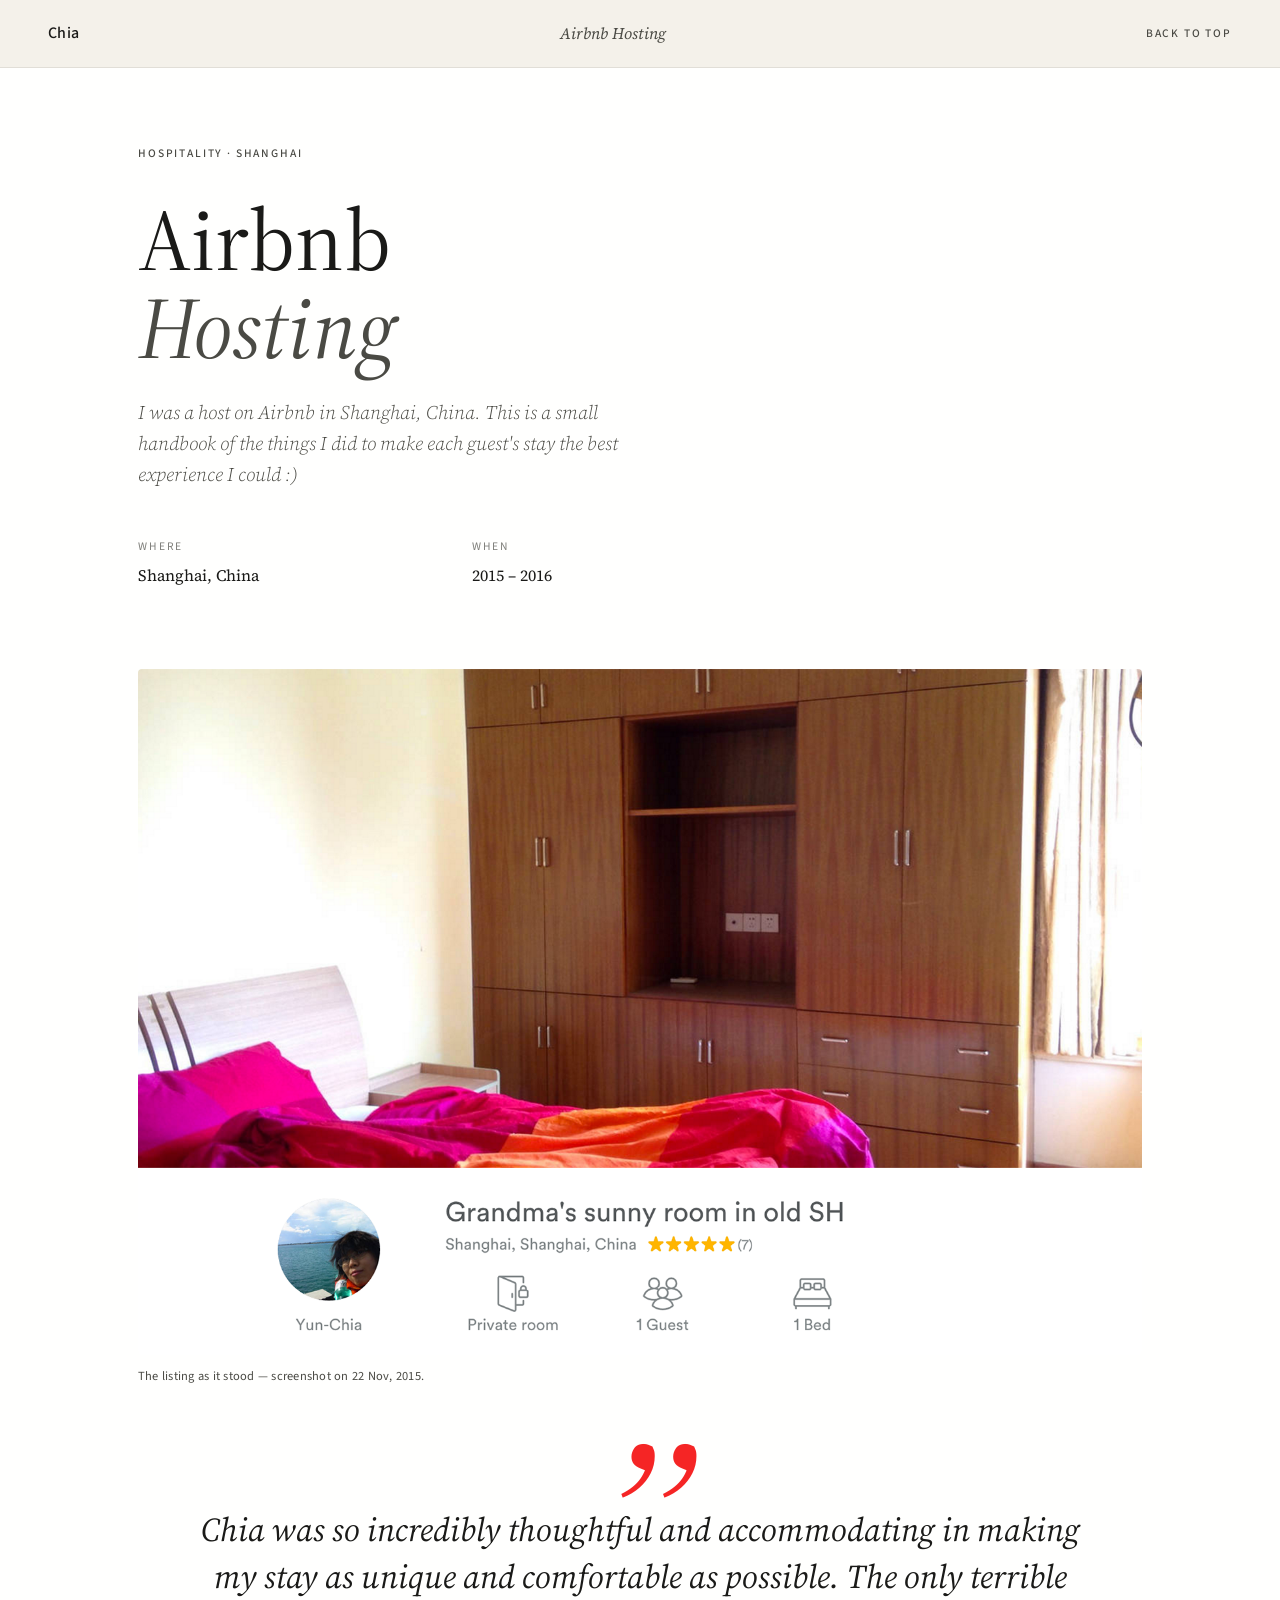
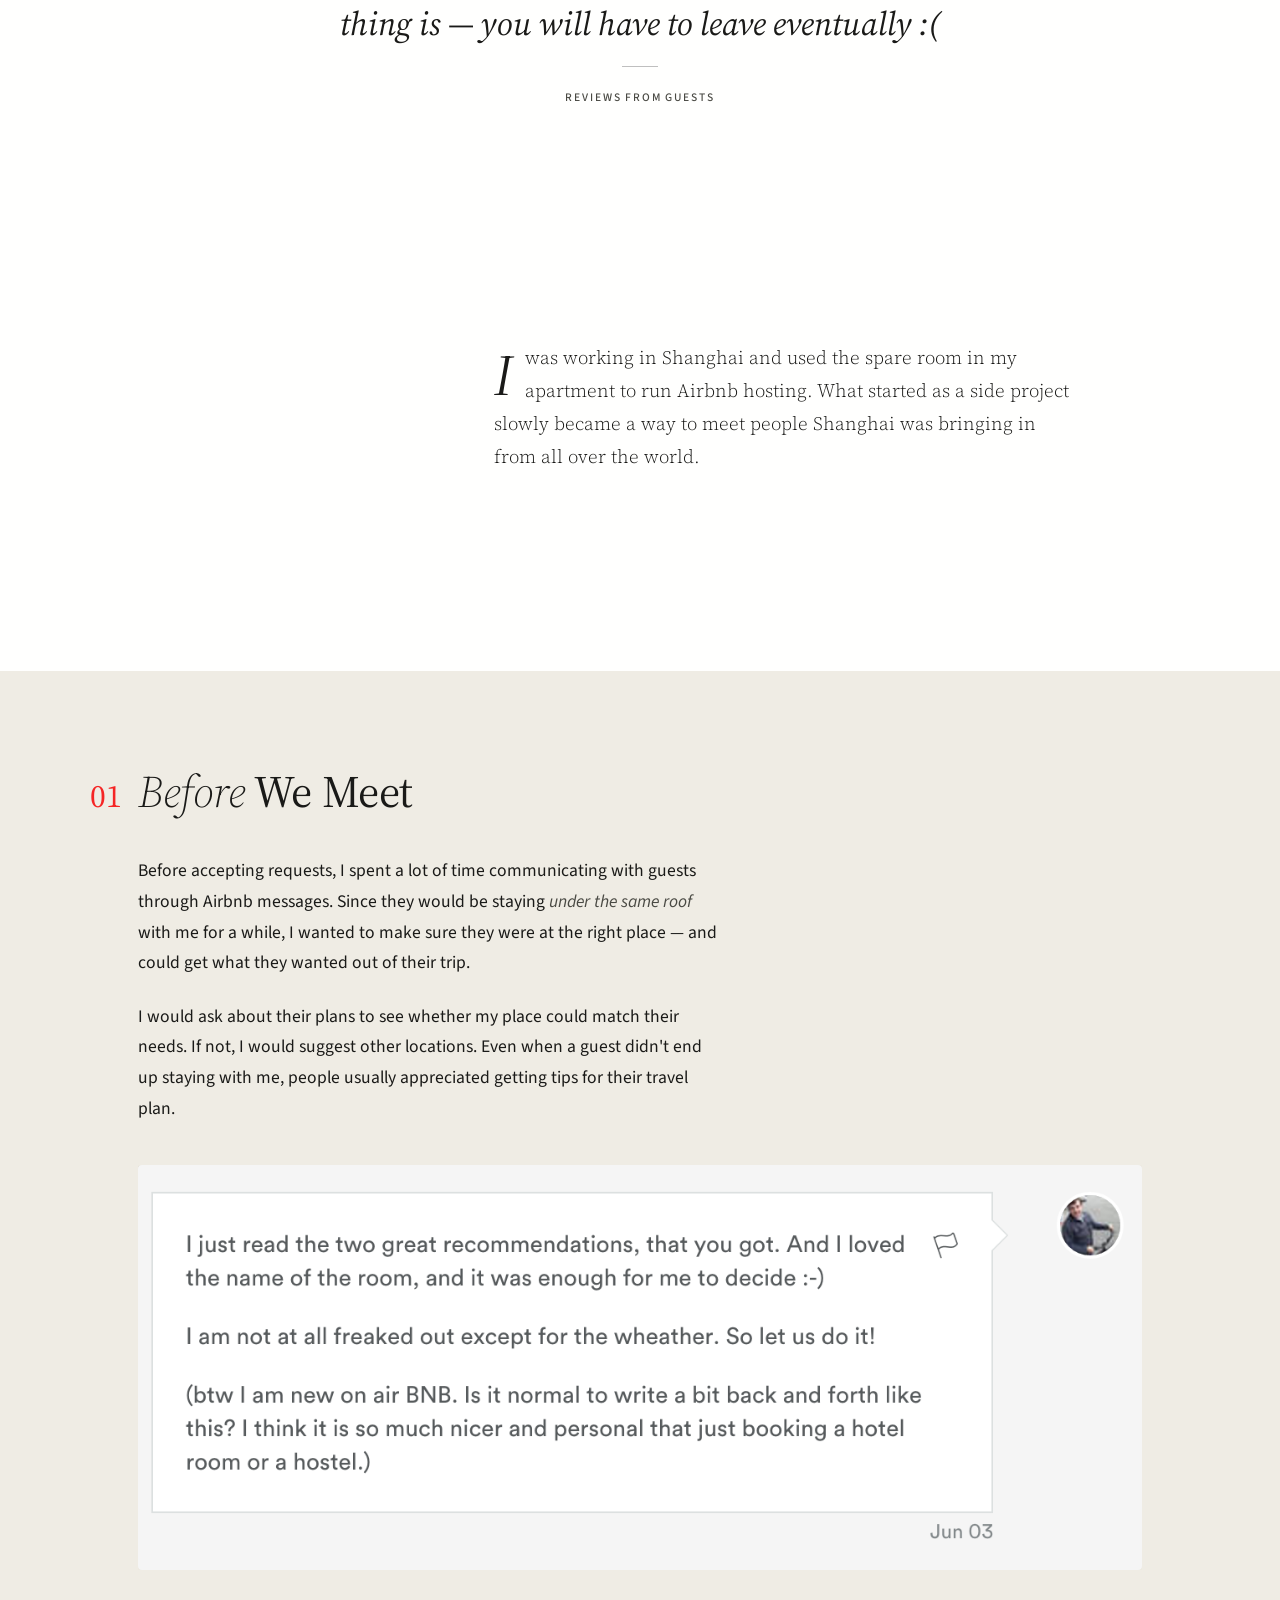
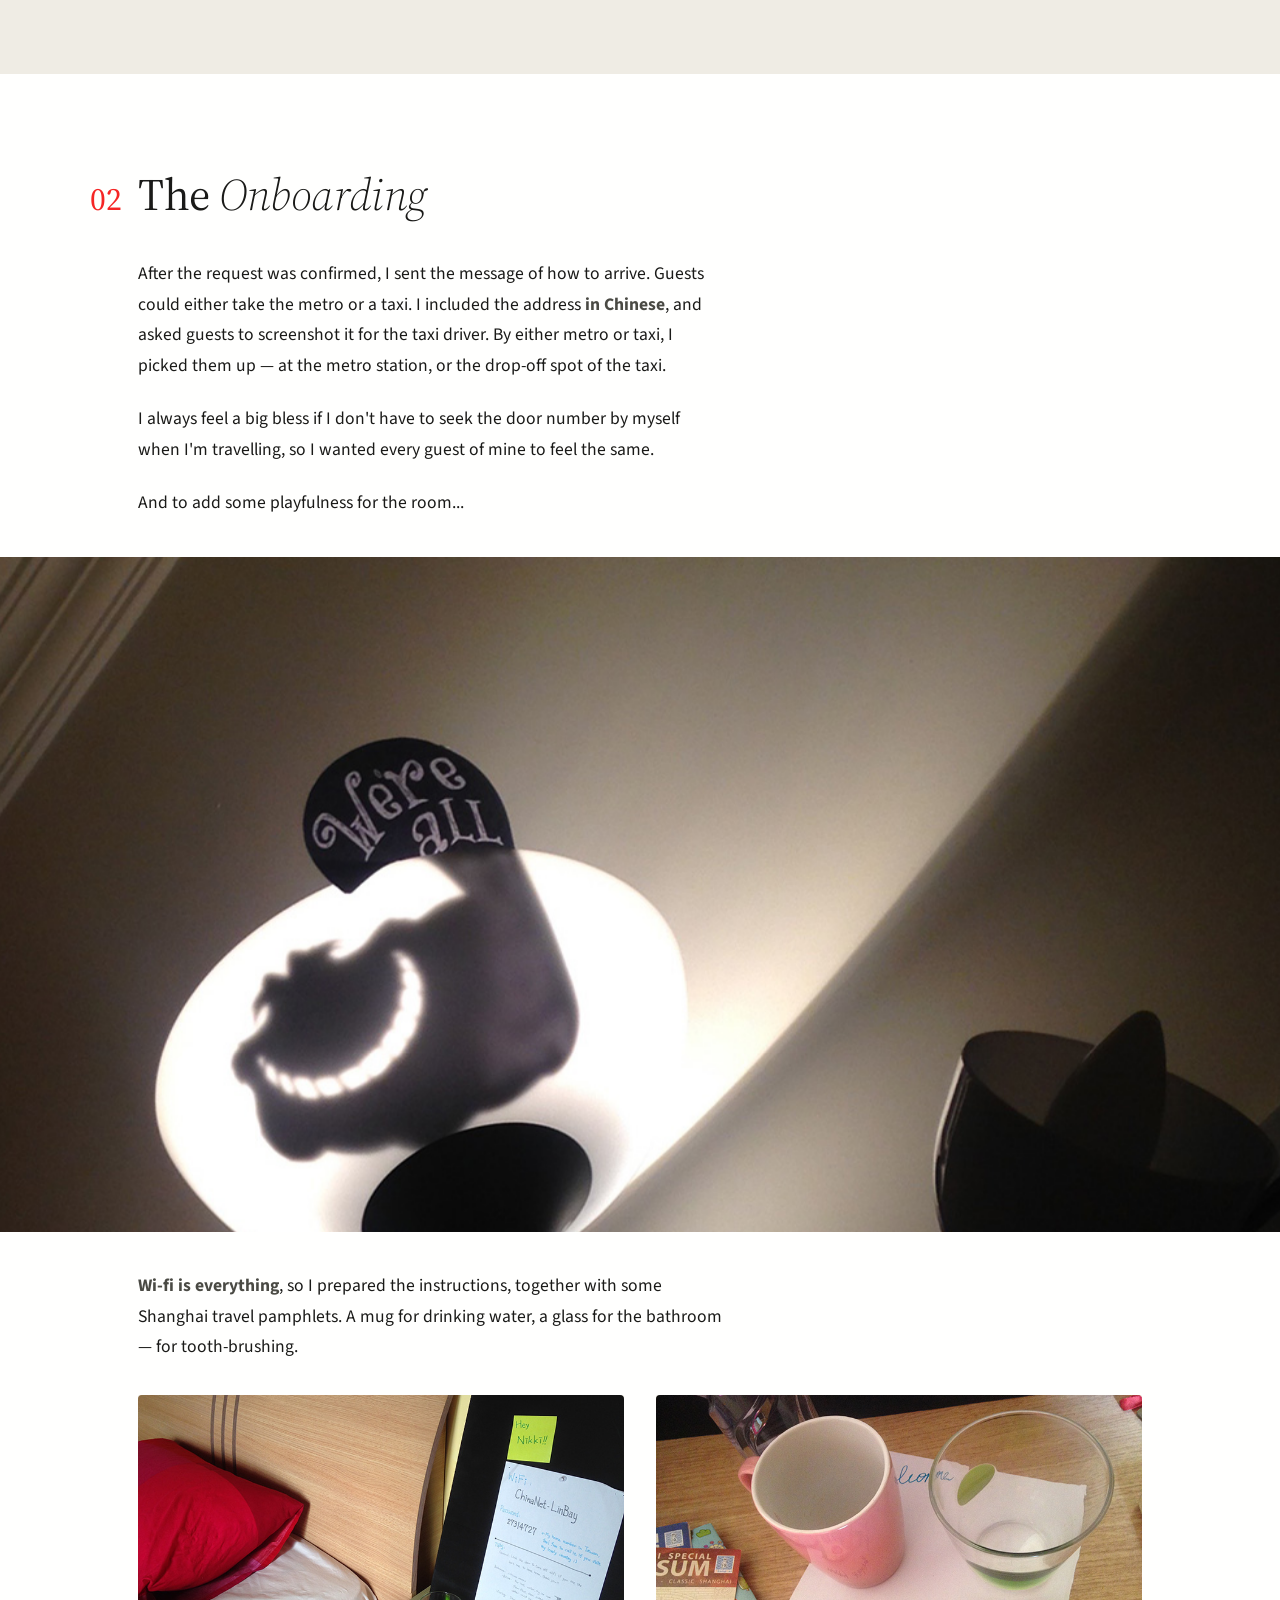
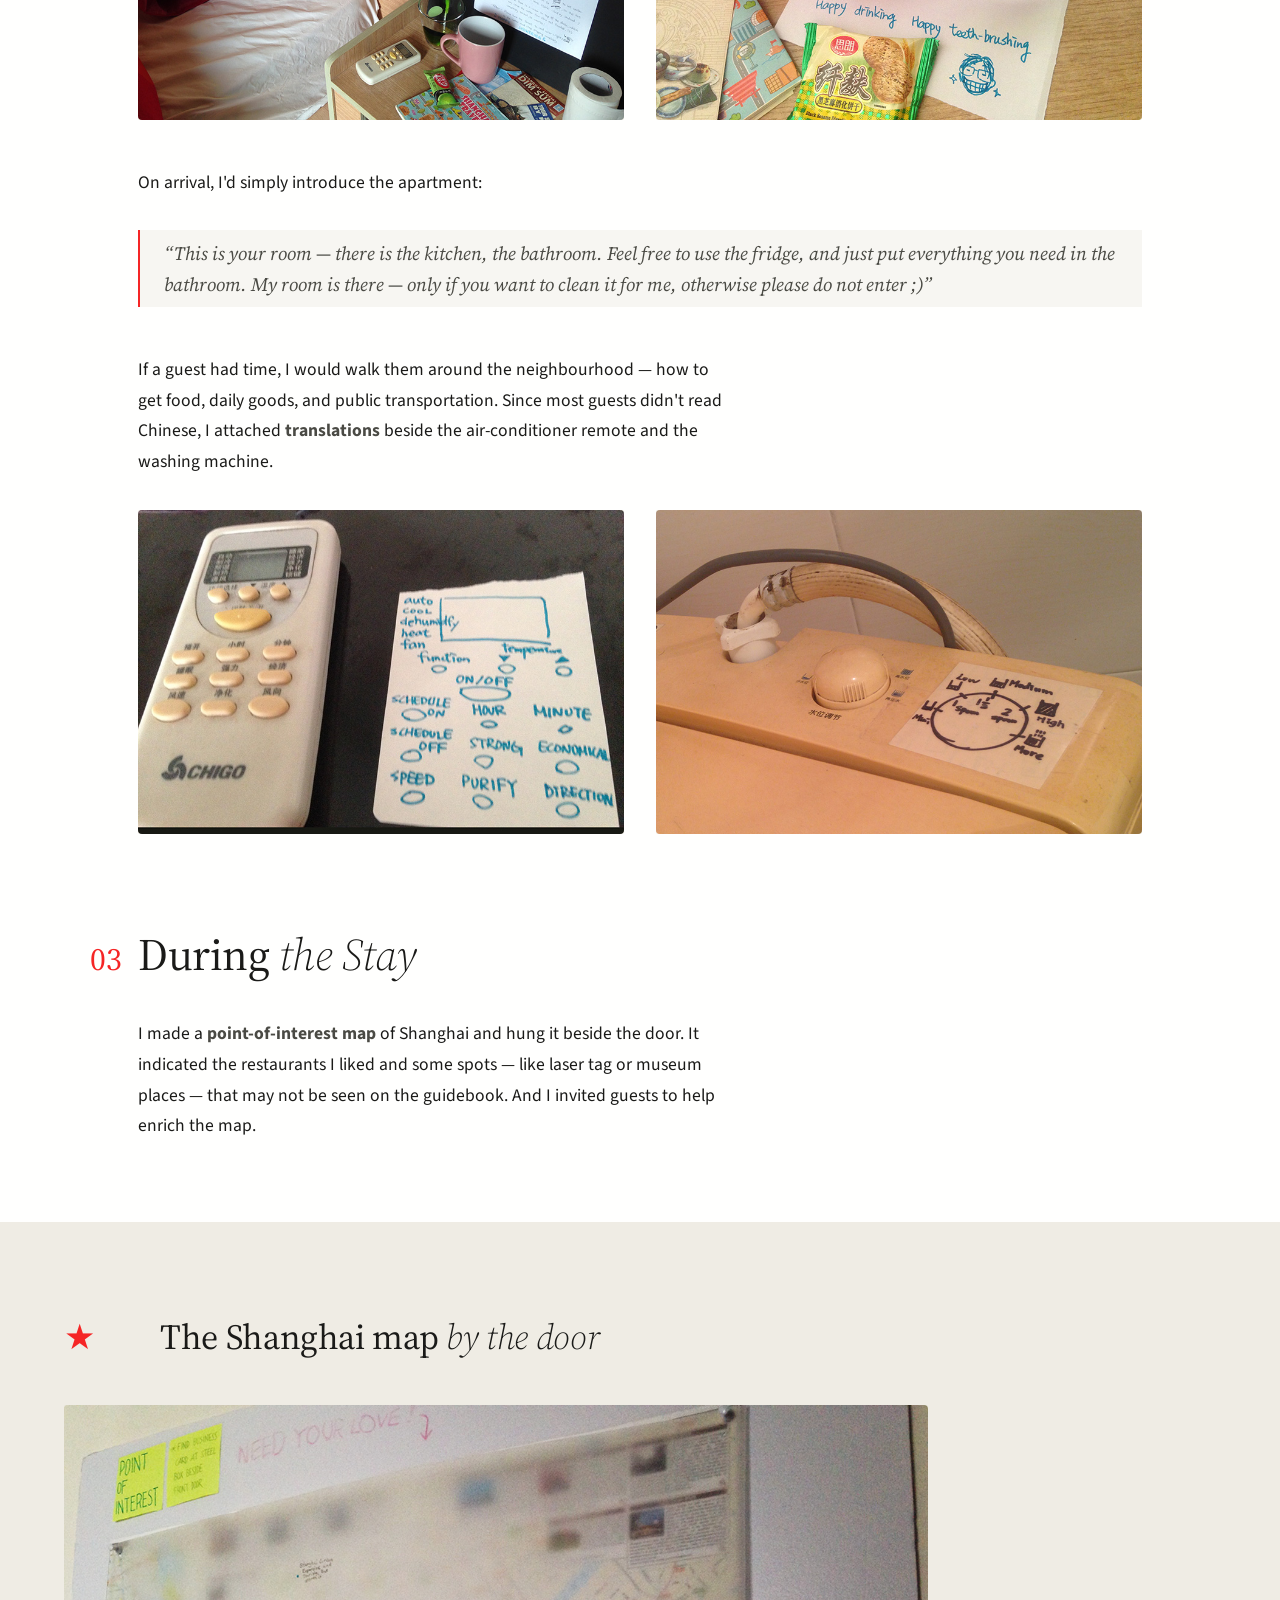
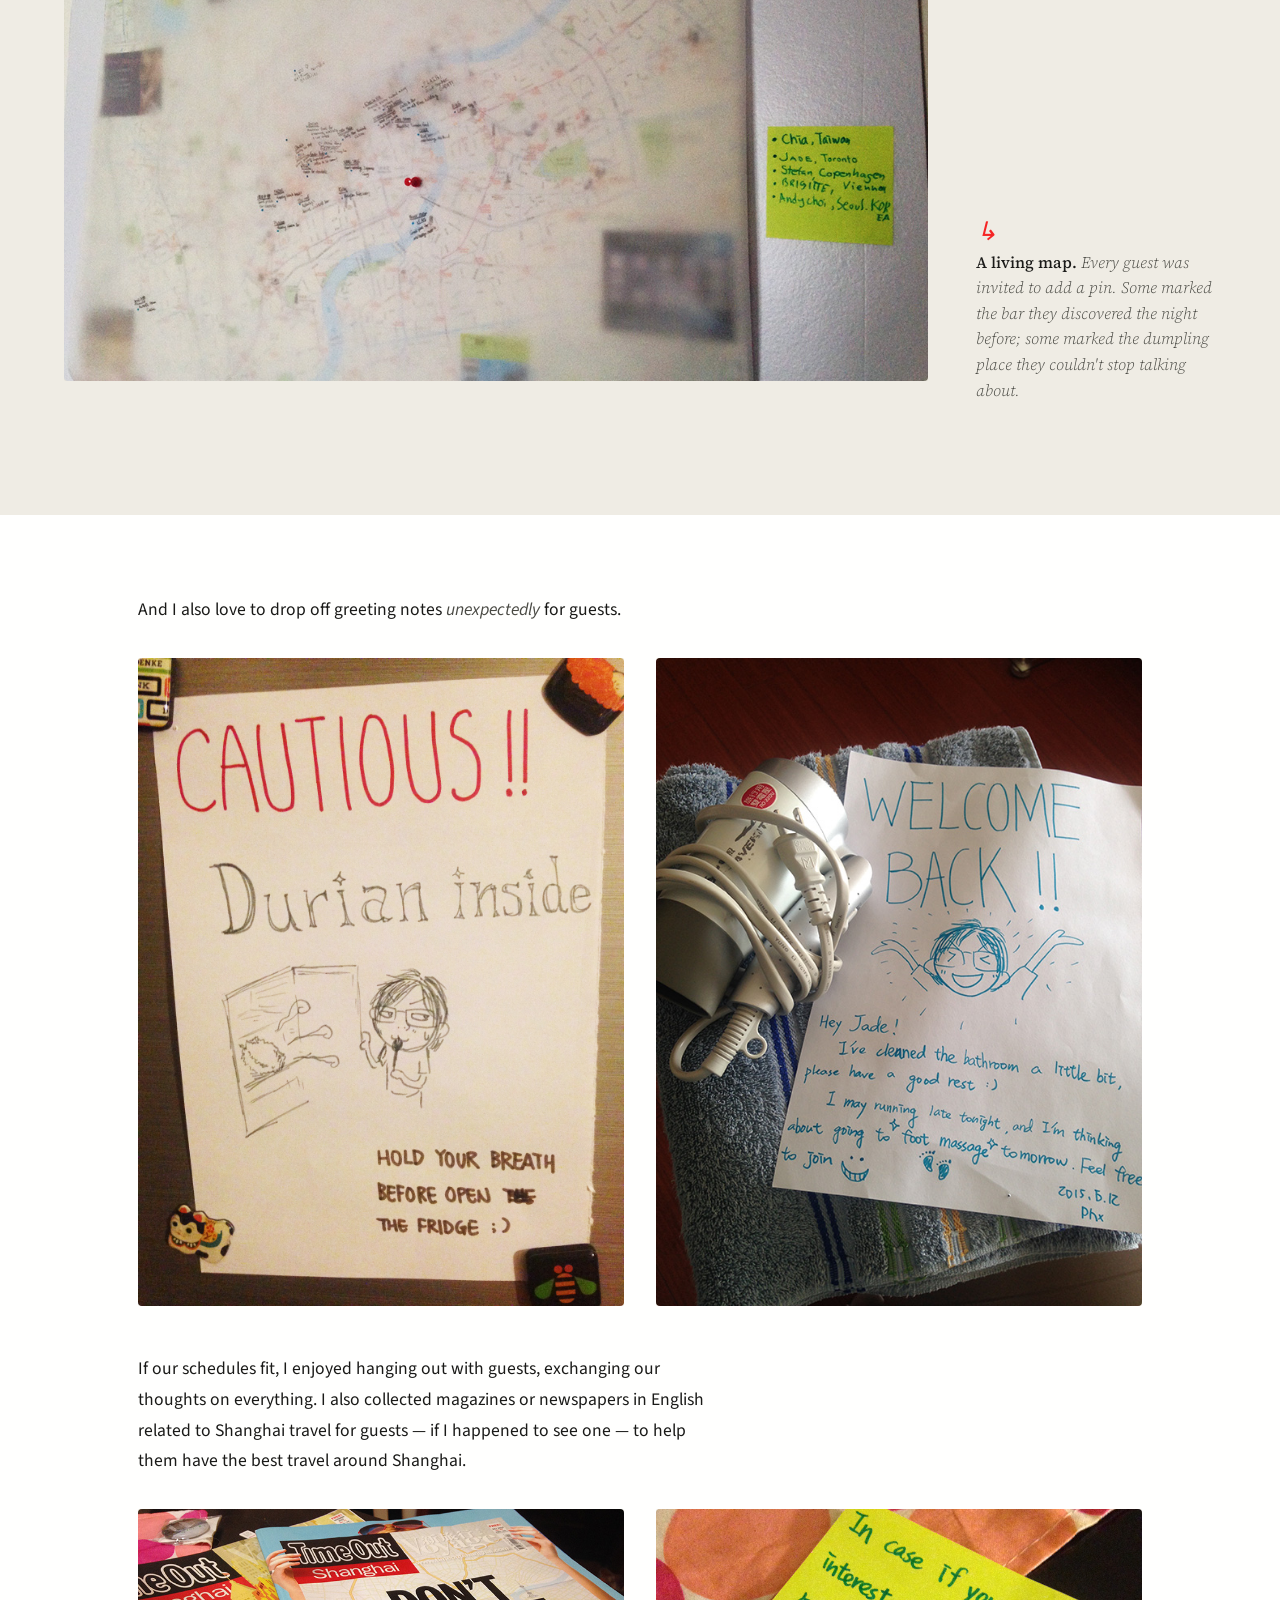
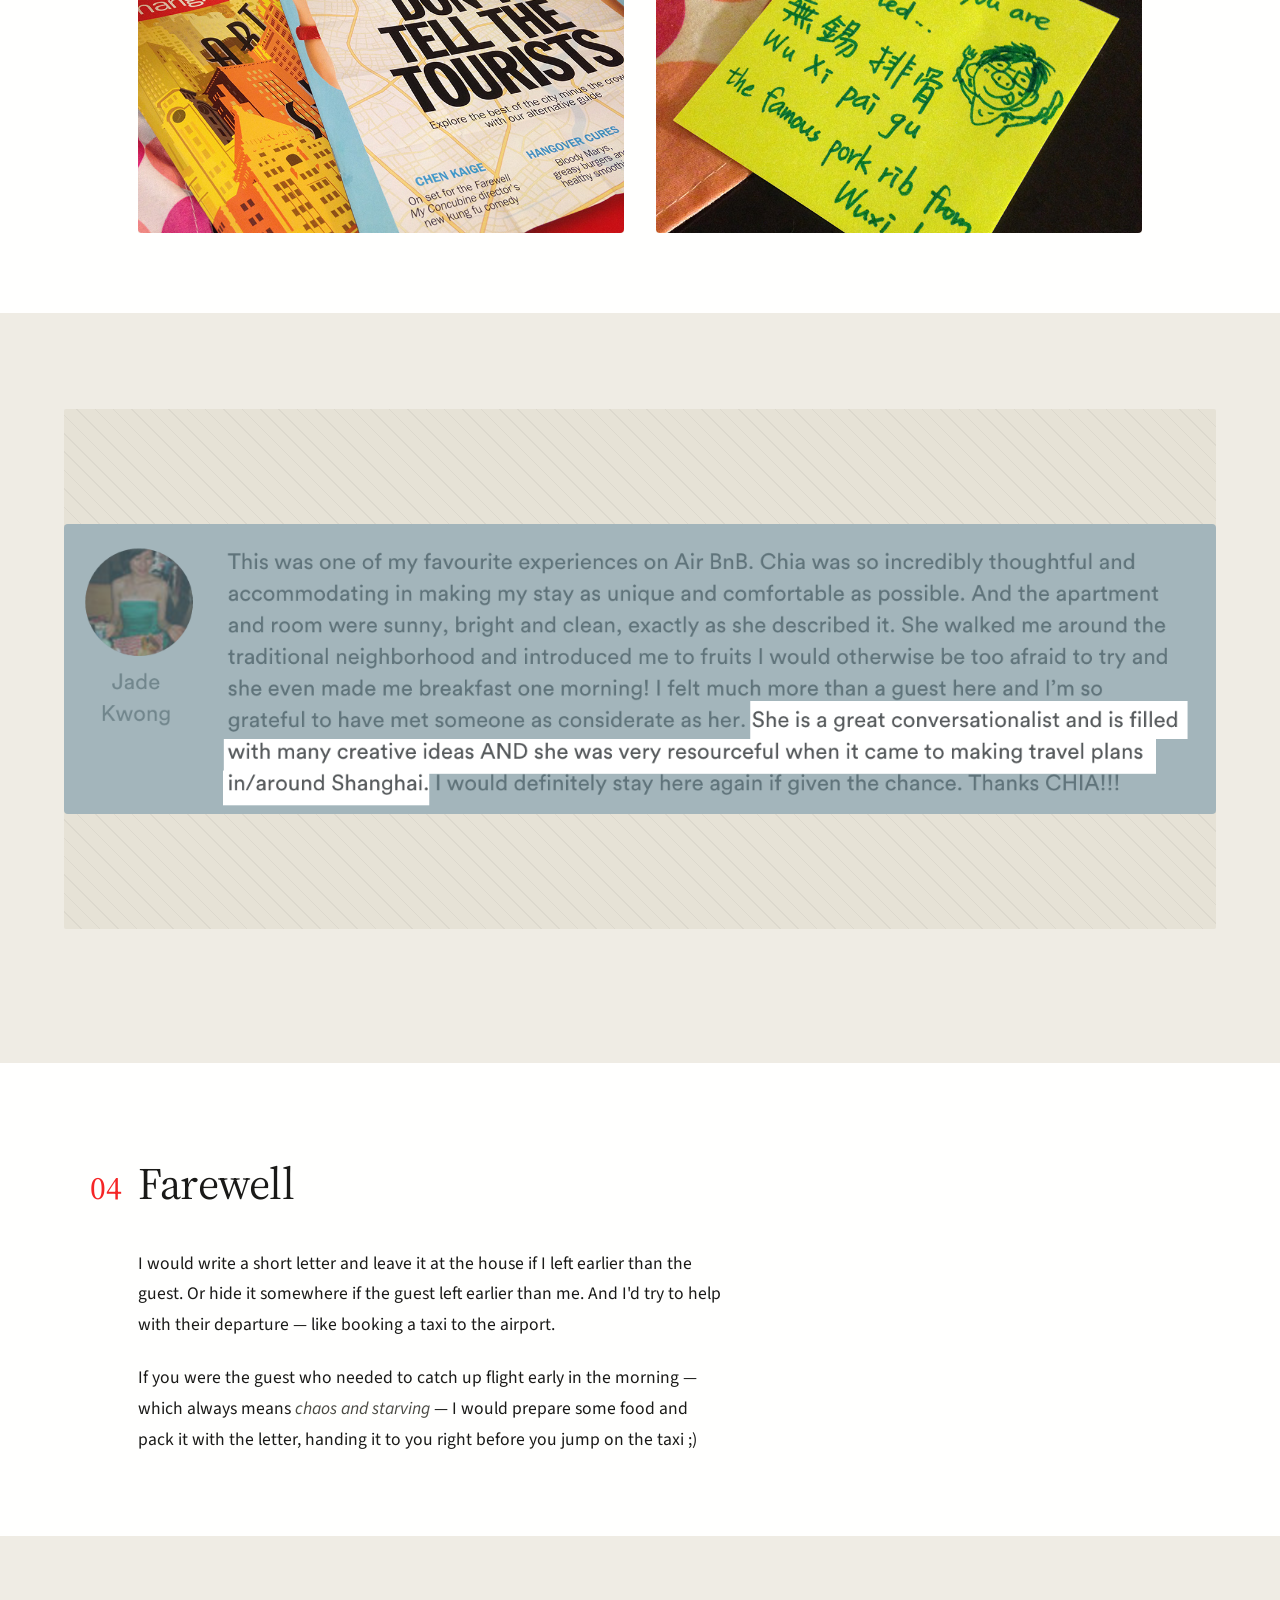
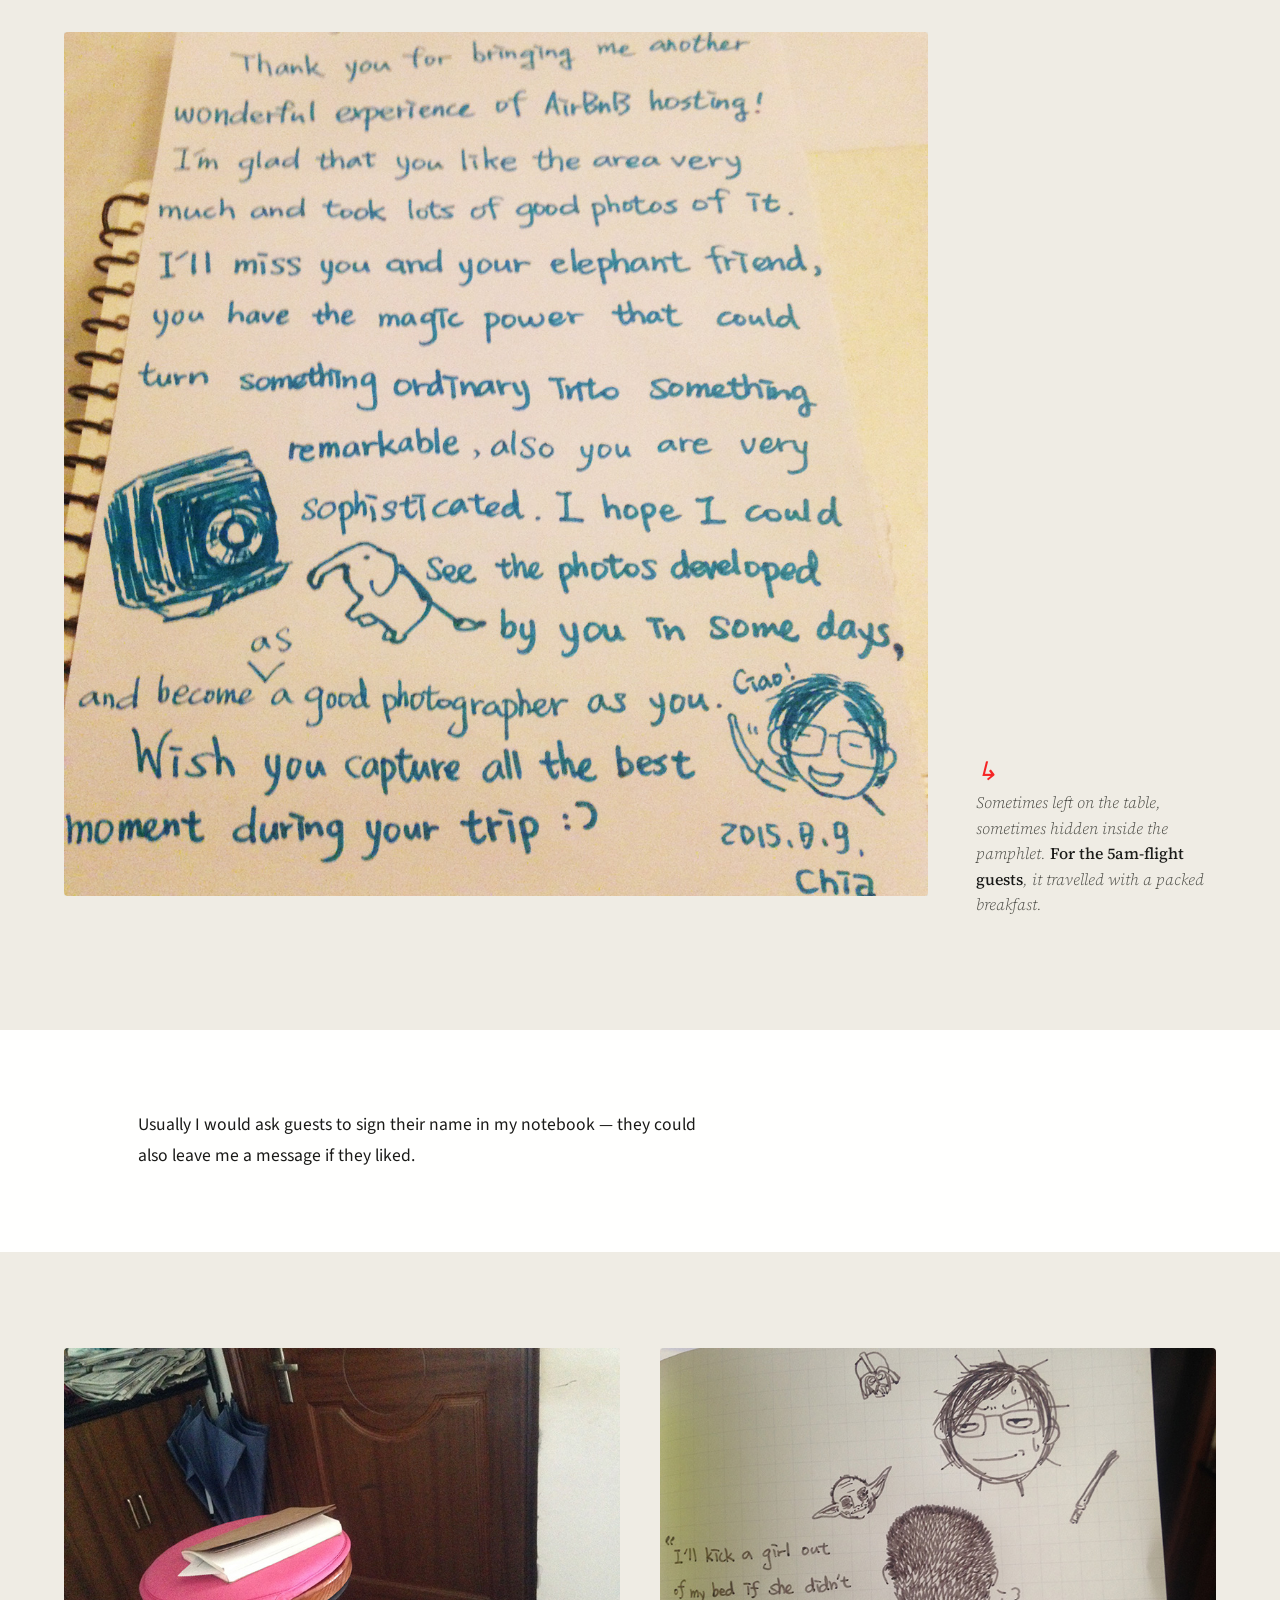
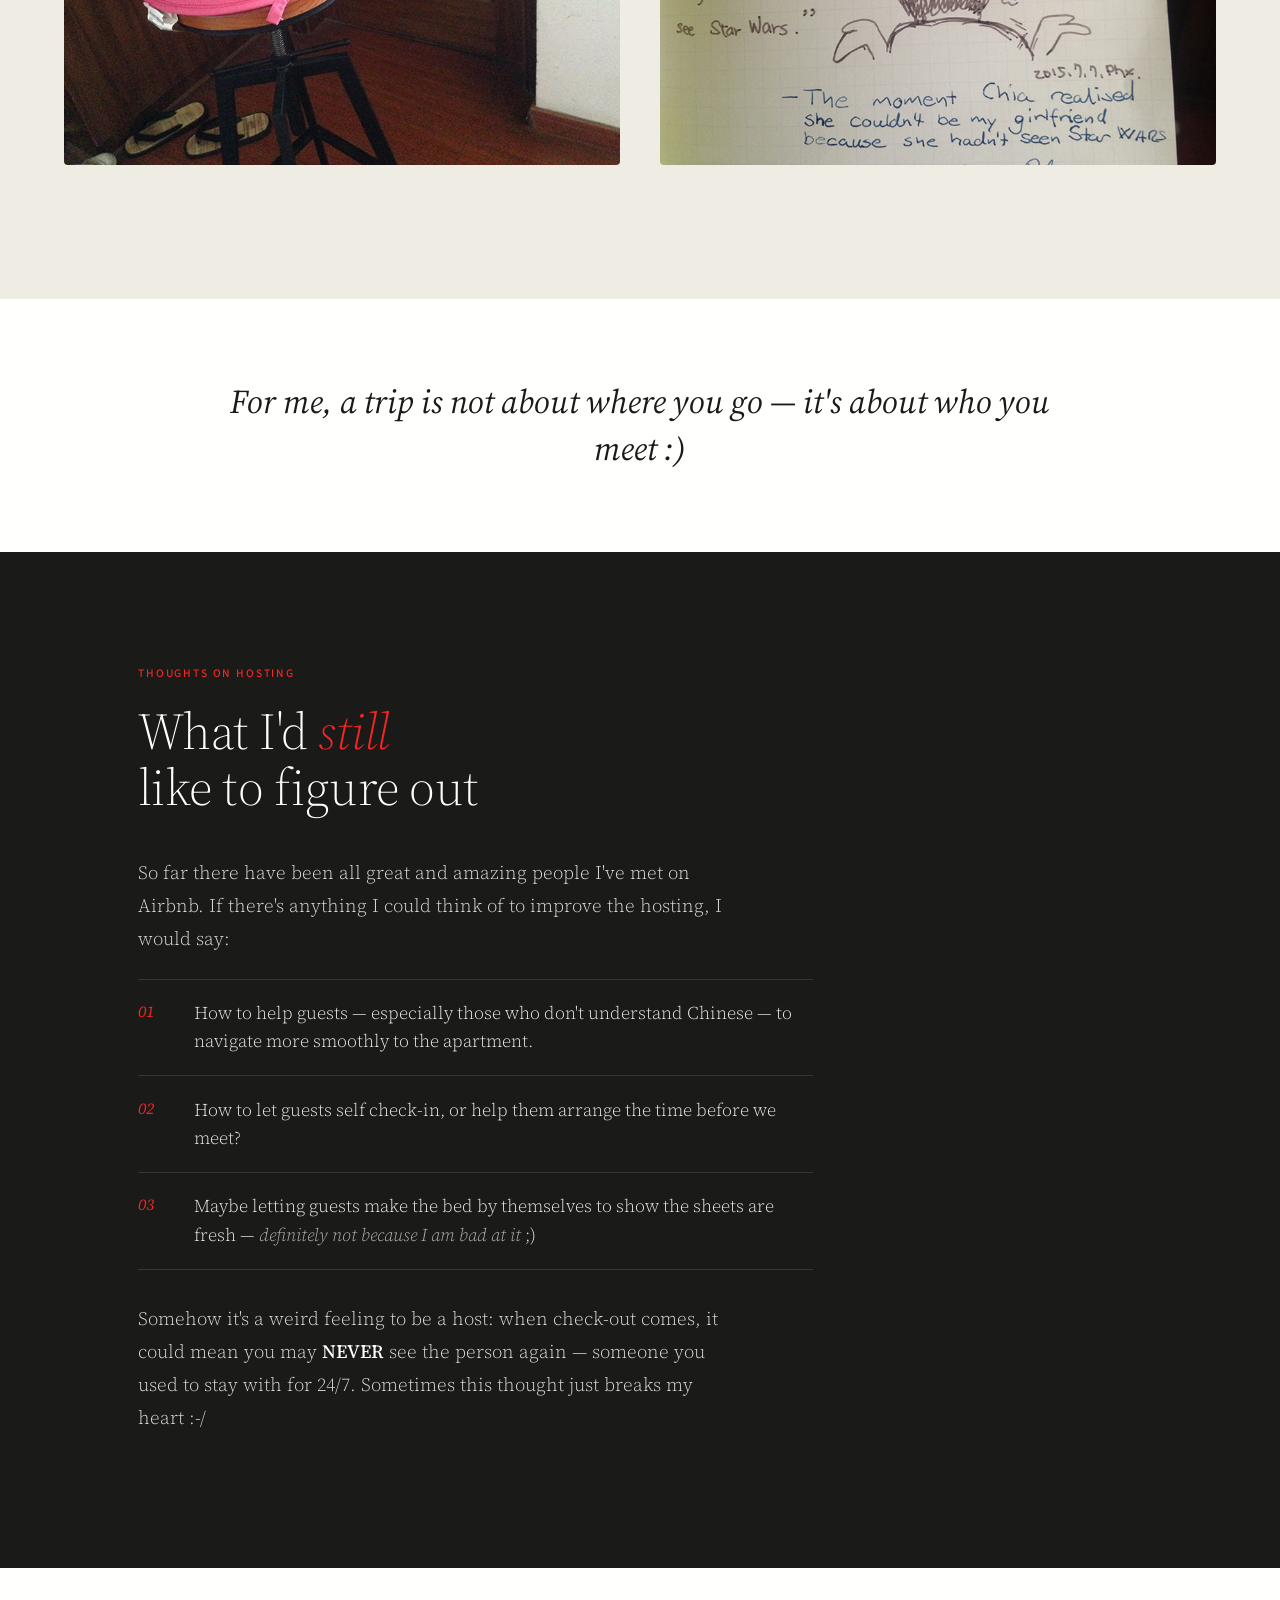
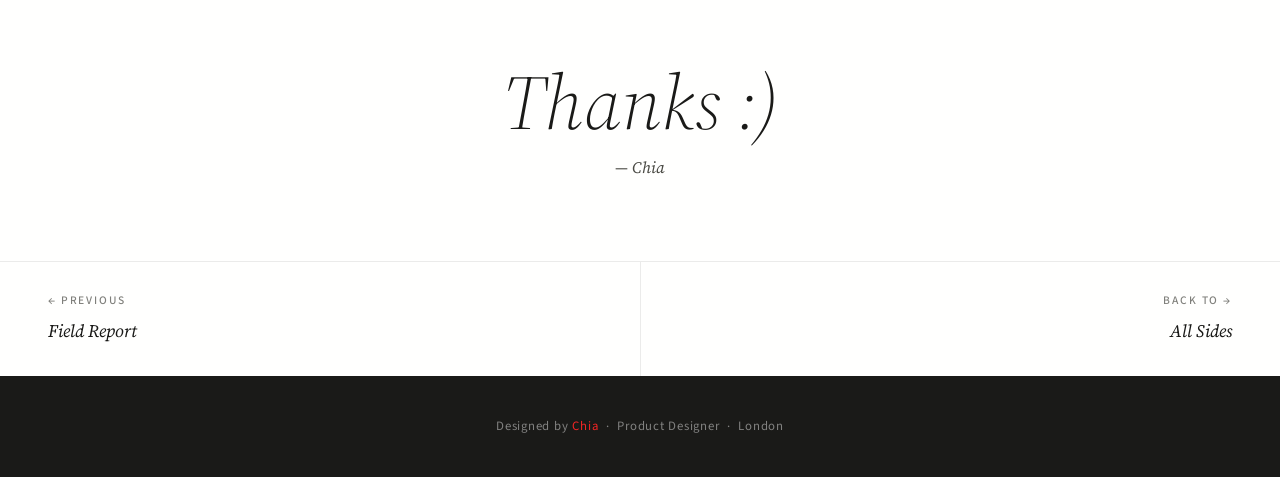
==== work/airbnb-hosting/index.html @ 5eb53a46 "refined airbnb 2nd section" ====
<!DOCTYPE html>
<html lang="en">
<head>
  <meta charset="UTF-8">
  <meta name="viewport" content="width=device-width, initial-scale=1.0">
  <title>Airbnb Hosting — Chia Lin</title>

  <!-- Fonts -->
  <link rel="preconnect" href="https://fonts.googleapis.com">
  <link rel="preconnect" href="https://fonts.gstatic.com" crossorigin>
  <link href="https://fonts.googleapis.com/css2?family=Source+Sans+3:wght@300;400;500&family=Source+Serif+4:ital,opsz,wght@0,8..60,300;0,8..60,400;0,8..60,500;1,8..60,300;1,8..60,400;1,8..60,500&display=swap" rel="stylesheet">

  <!-- Global tokens / layout utilities / nav + footer chrome -->
  <link rel="stylesheet" href="../../assets/css/style.css">

  <!-- Page-specific styles (embedded for now — will refactor later) -->
  <style>
    /* ── PAGE TOKENS ─────────────────────────────────────── */
    :root {
      --brand: #F52525;
      --paper: #f3f0e9;
      --paper-deep: #ece8de;
      --paper-stage: #efece4;
      --ink:   #1a1a18;
      --ink-soft: #4a4a44;
      --ink-faint: #8a8a82;
      --rule:  rgba(0,0,0,0.08);
    }

    /* ── BASE ────────────────────────────────────────────── */
    body {
      background: var(--paper);
      color: var(--ink);
      font-family: var(--sans);
      font-size: 1.0625rem;
      line-height: 1.7;
      font-weight: normal;
      font-kerning: normal;
      -webkit-font-smoothing: antialiased;
    }

    /* ── NAV ─────────────────────────────────────────────── */
    nav.cs-nav {
      position: fixed;
      top: 0; left: 0; right: 0;
      z-index: 100;
      display: flex;
      justify-content: space-between;
      align-items: center;
      padding: 1.25rem 3rem;
      background: rgba(243, 240, 233, 0.92);
      border-bottom: 1px solid var(--rule);
      backdrop-filter: blur(8px);
    }
    .nav-logo {
      font-family: var(--sans);
      font-size: 1rem;
      color: var(--ink);
      text-decoration: none;
      letter-spacing: 0.02em;
      font-weight: 500;
    }
    .nav-project-title {
      font-family: var(--serif);
      font-style: italic;
      font-size: 1rem;
      color: var(--ink-soft);
    }
    .nav-back-top {
      font-size: 0.72rem;
      letter-spacing: 0.16em;
      text-transform: uppercase;
      color: var(--ink-soft);
      text-decoration: none;
      font-weight: 500;
    }
    .nav-back-top:hover { color: var(--ink); }

    /* ══════════════════════════════════════════════════════
       HERO
       ══════════════════════════════════════════════════════ */
    .hero { padding: 9rem 0 2rem; position: relative; }
    .hero__inner {
      max-width: 1100px;
      margin: 0 auto;
      padding: 0 3rem;
    }
    .hero__tag {
      display: flex;
      gap: 0.6rem;
      align-items: center;
      font-size: 0.72rem;
      letter-spacing: 0.16em;
      text-transform: uppercase;
      color: var(--ink-soft);
      margin-bottom: 2rem;
      font-weight: 500;
    }

    .hero__title {
      font-family: var(--serif);
      font-weight: 400;
      font-size: clamp(3rem, 6.8vw, 5.6rem);
      line-height: 1.02;
      margin-bottom: 1.5rem;
    }
    .hero__title em {
      font-style: italic;
      font-weight: 400;
      color: var(--ink-soft);
    }
    .hero__dek {
      font-family: var(--serif);
      font-style: italic;
      font-weight: 300;
      font-size: clamp(1.1rem, 1.5vw, 1.35rem);
      color: var(--ink-soft);
      line-height: 1.6;
      max-width: 52ch;
      margin-bottom: 3rem;
    }
    .hero__meta {
      display: grid;
      grid-template-columns: repeat(4, auto);
      gap: 3rem;
    }
    .hero__meta-item { display: flex; flex-direction: column; gap: 0.3rem; }
    .hero__meta-label {
      font-size: 0.72rem;
      letter-spacing: 0.16em;
      text-transform: uppercase;
      color: var(--ink-soft);
      opacity: 0.7;
    }
    .hero__meta-value {
      font-family: var(--serif);
      font-size: 1rem;
      color: var(--ink);
      font-weight: 400;
    }

    /* ══════════════════════════════════════════════════════
       EDITORIAL COLUMN
       ══════════════════════════════════════════════════════ */
    .column {
      max-width: 1100px;
      margin: 0 auto;
      padding: 0 3rem;
    }
    .column p {
      font-size: 1.1rem;
      line-height: 1.75;
      margin-bottom: 1.4rem;
      max-width: 65ch;
    }
    .column p:last-child { margin-bottom: 0; }
    .column p strong { font-weight: bold; color: var(--ink-soft); }
    .column p em { font-style: italic; color: var(--ink-soft); }
    .lede::first-letter {
      font-family: var(--serif);
      font-style: italic;
      font-weight: 400;
      font-size: 3.6rem;
      line-height: 0.9;
      float: left;
      padding: 0.5rem 0.8rem 0 0;
      color: var(--ink);
    }

    /* ── LEDE SPLIT ─────────────────────────────────────── */
    .lede-split {
      max-width: 1100px;
      margin: 0 auto 3rem;
      padding: 0 3rem;
      display: grid;
      grid-template-columns: 1fr 2fr;
      gap: 2rem;
      align-items: center;
    }
    .lede-split__img-wrap {
      overflow: hidden;
      border-radius: 2px;
      aspect-ratio: 3 / 4;
    }
    .lede-split__img {
      width: 100%;
      height: 100%;
      object-fit: cover;
      display: block;
    }
    .lede-split p {
      font-family: var(--serif);
      font-weight: 300;
      font-size: 1.18rem;
      line-height: 1.75;
      color: var(--ink);
      max-width: 65ch;
    }

    /* ── LEDE IMG SLIDE ANIMATION ────────────────────────── */
    .lede-split__img {
      will-change: transform;
    }

    @media (max-width: 900px) {
      .lede-split {
        grid-template-columns: 1fr;
        padding-left: 1.5rem;
        padding-right: 1.5rem;
      }
    }

    /* ══════════════════════════════════════════════════════
       SECTION BAND
       ══════════════════════════════════════════════════════ */
    .section-band {
      background: var(--paper-stage);
      padding: 0 0 4rem;
    }
    .section-band .chapter {
      margin-top: 0;
      padding-top: 6rem;
    }

    /* ══════════════════════════════════════════════════════
       CHAPTER MARKERS
       ══════════════════════════════════════════════════════ */
    .chapter {
      max-width: 1100px;
      margin: 6rem auto 2.5rem;
      display: grid;
      grid-template-columns: 2.5rem 1fr;
      gap: 0.5rem;
      align-items: baseline;
    }
    .chapter__num {
      font-family: var(--serif);
      font-size: 2rem;
      color: var(--brand);
      line-height: 1;
    }
    .chapter__title {
      font-family: var(--serif);
      font-weight: 400;
      font-size: clamp(2rem, 3.6vw, 2.8rem);
      line-height: 1.1;
      letter-spacing: -0.01em;
    }
    .chapter__title em { font-style: italic; font-weight: 300; }

    /* ══════════════════════════════════════════════════════
       PHOTO PRIMITIVES
       ══════════════════════════════════════════════════════ */
    figure { margin: 0; }
    figure.photo {
      position: relative;
      background:
        repeating-linear-gradient(
          45deg,
          transparent, transparent 10px,
          rgba(0,0,0,0.04) 10px, rgba(0,0,0,0.04) 11px
        ),
        var(--paper-deep);
      border-radius: 2px;
      overflow: hidden;
      min-height: 220px;
      display: flex;
      align-items: center;
      justify-content: center;
    }
    figure.photo::before {
      content: attr(data-label);
      position: absolute;
      inset: 0;
      display: flex;
      align-items: center;
      justify-content: center;
      letter-spacing: 0.16em;
      text-transform: uppercase;
      color: rgba(0,0,0,0.32);
      font-size: 0.72rem;
      font-family: var(--sans);
      font-weight: 500;
      padding: 1rem;
      text-align: center;
      z-index: 0;
    }
    figure.photo img {
      position: relative;
      z-index: 1;
      width: 100%;
      height: auto;
      display: block;
    }
    figcaption {
      font-family: var(--sans);
      font-size: 0.78rem;
      color: var(--ink-soft);
      margin-top: 0.7rem;
      letter-spacing: 0.02em;
      line-height: 1.5;
    }
    figcaption em { font-style: italic; }

    /* ── PHOTO CONTAINERS ────────────────────────────────── */
    .photo--col {
      max-width: 1100px;
      margin: 2.5rem auto;
      padding: 0 3rem;
    }
    .photo--col figure.photo { min-height: 320px; }

    .photo--wide {
      max-width: 1100px;
      margin: 3rem auto;
      padding: 0 3rem;
    }
    .photo--wide figure.photo { min-height: 0; background: none; }

    .photo--duo {
      max-width: 1100px;
      margin: 2.5rem auto;
      padding: 0 3rem;
      display: grid;
      grid-template-columns: 1fr 1fr;
      gap: 1rem;
    }
    .photo--duo figure.photo { min-height: 220px; }

    .photo--duo-wide {
      max-width: 1100px;
      margin: 2rem auto 3rem;
      padding: 0 3rem;
      display: grid;
      grid-template-columns: 1fr 1fr;
      gap: 2rem;
    }

    /* ══════════════════════════════════════════════════════
       ARTIFACT — full-bleed, stage-coloured, with exhibit label
       ══════════════════════════════════════════════════════ */
    .artifact {
      background: var(--paper-stage);
      padding: 6rem 0;
      margin: 5rem 0;
      position: relative;
    }
    .artifact__stage {
      max-width: 1300px;
      margin: 0 auto;
      padding: 0 4rem;
    }
    .artifact__media figure.photo {
      min-height: 520px;
      background:
        repeating-linear-gradient(
          45deg,
          transparent, transparent 12px,
          rgba(0,0,0,0.045) 12px, rgba(0,0,0,0.045) 13px
        ),
        #e6e2d6;
    }
    /* Caption slot — user fills in later */
    .artifact__caption {
      margin-top: 1rem;
      min-height: 1.4rem;
      font-family: var(--sans);
      font-size: 0.78rem;
      color: var(--ink-soft);
      line-height: 1.5;
    }
    .artifact__caption:empty::before {
      content: '';
      display: block;
    }

    /* Artifact with side note (marginalia) */
    .artifact--note .artifact__stage {
      display: grid;
      grid-template-columns: 1fr 240px;
      gap: 3rem;
      align-items: end;
    }
    .artifact--note .artifact__aside {
      padding-bottom: 1rem;
    }
    .artifact__aside-mark {
      font-family: var(--serif);
      font-style: italic;
      font-size: 1.6rem;
      color: var(--brand);
      line-height: 1;
      margin-bottom: 0.8rem;
    }
    .artifact__aside p {
      font-family: var(--serif);
      font-style: italic;
      font-weight: 300;
      font-size: 1rem;
      line-height: 1.6;
      color: var(--ink-soft);
    }
    .artifact__aside p strong { color: var(--ink); font-style: normal; font-weight: 500; }

    /* Full-bleed parallax — 80vh window, image scrolls slower than page */
    .artifact--full-bleed {
      padding: 0;
      margin: 2.4rem 0;
      height: 75vh;
      overflow: hidden;
      position: relative;
      /* Named scroll timeline tied to this section's viewport intersection */
      view-timeline-name: --parallax;
      view-timeline-axis: block;
    }
    .artifact--full-bleed .artifact__stage,
    .artifact--full-bleed .artifact__media {
      max-width: none;
      padding: 0;
      height: 100%;
    }
    .artifact--full-bleed .artifact__media figure.photo {
      border-radius: 0;
      height: 100%;
      min-height: unset;
      overflow: hidden;
      background: none;
    }
    .artifact--full-bleed .artifact__media figure.photo::before {
      display: none;
    }
    .artifact--full-bleed .artifact__media figure.photo img {
      width: 100%;
      height: 130%;
      object-fit: cover;
      object-position: center center;
      display: block;
      will-change: transform;
      animation: parallax-scroll linear both;
      animation-timeline: --parallax;
      animation-range: cover 0% cover 100%;
    }
    @keyframes parallax-scroll {
      from { transform: translateY(10%); }
      to   { transform: translateY(-10%); }
    }

    /* Mobile: natural height, full width, no parallax */
    @media (max-width: 768px) {
      .artifact--full-bleed {
        margin: 0;
        padding: 0;
        height: auto;
        overflow: visible;
      }
      .artifact--full-bleed .artifact__stage,
      .artifact--full-bleed .artifact__media {
        height: auto;
      }
      .artifact--full-bleed .artifact__media figure.photo {
        height: auto;
        min-height: unset;
        overflow: visible;
      }
      .artifact--full-bleed .artifact__media figure.photo img {
        width: 100%;
        height: auto;
        animation: none;
        transform: none;
      }
    }
    @media (prefers-reduced-motion: reduce) {
      .artifact--full-bleed .artifact__media figure.photo img {
        height: 100%;
        animation: none;
        transform: translateY(-5%);
      }
    }

    /* Artifact duo — two objects side by side, exhibit-style */
    .artifact-duo .artifact__stage {
      display: grid;
      grid-template-columns: 1fr 1fr;
      gap: 2.5rem;
    }
    .artifact-duo .artifact__media figure.photo { min-height: 380px; }

    /* Section title above artifact (in-place chapter) */
    .artifact__intro {
      max-width: 1300px;
      margin: 0 auto 3rem;
      padding: 0 4rem;
      display: grid;
      grid-template-columns: 64px 1fr;
      gap: 2rem;
      align-items: baseline;
    }
    .artifact__intro .chapter__num { font-size: 2.2rem; }

    /* ══════════════════════════════════════════════════════
       PULL QUOTE
       ══════════════════════════════════════════════════════ */
    .pullquote {
      max-width: 1100px;
      margin: 5rem auto;
      padding: 0 3rem;
      text-align: center;
    }
    .pullquote__mark {
      font-family: var(--serif);
      font-style: italic;
      font-size: clamp(8rem, 18vw, 20rem);
      line-height: 0.6;
      color: var(--brand);
      display: block;
      margin-bottom: -6rem;
    }
    .pullquote__text {
      font-family: var(--serif);
      font-style: italic;
      font-weight: normal;
      font-size: clamp(1.5rem, 2.6vw, 2.1rem);
      line-height: 1.4;
      color: var(--ink);
      margin-bottom: 1.2rem;
      max-width: 52ch;
      margin-left: auto;
      margin-right: auto;
    }
    .pullquote__attr {
      font-family: var(--sans);
      font-size: 0.72rem;
      letter-spacing: 0.16em;
      text-transform: uppercase;
      color: var(--ink-soft);
      font-weight: 500;
    }
    .pullquote__rule {
      width: 36px;
      height: 1px;
      background: rgba(0,0,0,0.25);
      margin: 0 auto 0.9rem;
    }

    /* ── ASIDE BLOCKQUOTE (inline script) ─────────────── */
    blockquote.aside {
      background: var(--light);
      font-family: var(--serif);
      font-style: italic;
      font-size: 1.18rem;
      line-height: 1.6;
      color: var(--ink-soft);
      padding: 0.5rem 0 0.5rem 1.5rem;
      border-left: 2px solid var(--brand);
      margin: 2rem 0 3rem;
    }

    /* ── SECTION RULES ──────────────────────────────── */

    /* ══════════════════════════════════════════════════════
       THOUGHTS ON HOSTING — gets its own visual weight
       ══════════════════════════════════════════════════════ */
    .thoughts {
      background: var(--ink);
      color: rgba(255,255,255,0.85);
      padding: 7rem 0;
      margin-top: 5rem;
    }
    .thoughts__inner {
      max-width: 1100px;
      margin: 0 auto;
      padding: 0 3rem;
    }
    .thoughts__label {
      font-family: var(--sans);
      font-size: 0.72rem;
      letter-spacing: 0.16em;
      text-transform: uppercase;
      color: var(--brand);
      font-weight: 500;
      margin-bottom: 1.2rem;
    }
    .thoughts__title {
      font-family: var(--serif);
      font-weight: 300;
      font-size: clamp(2.2rem, 4vw, 3.2rem);
      line-height: 1.1;
      color: #fff;
      letter-spacing: -0.01em;
      margin-bottom: 2.5rem;
    }
    .thoughts__title em { font-style: italic; color: var(--brand); }
    .thoughts p {
      font-family: var(--serif);
      font-weight: 300;
      font-size: 1.18rem;
      line-height: 1.75;
      color: rgba(255,255,255,0.82);
      margin-bottom: 1.4rem;
      max-width: 65ch;
    }
    .thoughts p em { font-style: italic; color: rgba(255,255,255,0.7); }
    .thoughts p strong { color: #fff; font-weight: 500; }
    .reflect-list {
      list-style: none;
      counter-reset: r;
      margin: 1.5rem 0 2rem;
    }
    .reflect-list li {
      counter-increment: r;
      position: relative;
      padding: 1.2rem 0 1.2rem 3.5rem;
      border-top: 1px solid rgba(255,255,255,0.12);
      font-family: var(--serif);
      font-weight: 300;
      font-size: 1.12rem;
      line-height: 1.6;
      color: rgba(255,255,255,0.88);
      max-width: 75ch;
    }
    .reflect-list li:last-child { border-bottom: 1px solid rgba(255,255,255,0.12); }
    .reflect-list li::before {
      content: '0' counter(r);
      position: absolute;
      left: 0;
      top: 1.2rem;
      font-family: var(--serif);
      font-style: italic;
      font-size: 1rem;
      color: var(--brand);
      font-weight: 400;
    }
    .reflect-list li em { font-style: italic; color: rgba(255,255,255,0.65); }

    /* ══════════════════════════════════════════════════════
       SIGN-OFF
       ══════════════════════════════════════════════════════ */
    .signoff {
      max-width: 1100px;
      margin: 6rem auto 5rem;
      padding: 0 3rem;
      text-align: center;
    }
    .signoff__thanks {
      font-family: var(--serif);
      font-style: italic;
      font-weight: 300;
      font-size: clamp(3rem, 6vw, 5rem);
      line-height: 1;
      color: var(--ink);
      margin-bottom: 0.8rem;
    }
    .signoff__name {
      font-family: var(--serif);
      font-style: italic;
      color: var(--ink-soft);
      font-size: 1rem;
    }

    /* ══════════════════════════════════════════════════════
       PROJECT NAV / FOOTER
       ══════════════════════════════════════════════════════ */
    .project-nav {
      display: grid;
      grid-template-columns: 1fr 1fr;
      border-top: 1px solid var(--rule);
    }
    .project-nav__item {
      display: flex;
      flex-direction: column;
      gap: 0.4rem;
      padding: 1.8rem 3rem;
      text-decoration: none;
      color: var(--ink);
    }
    .project-nav__item:hover { background: var(--paper-deep); }
    .project-nav__item--next {
      text-align: right;
      border-left: 1px solid var(--rule);
    }
    .project-nav__label {
      font-size: 0.72rem;
      letter-spacing: 0.16em;
      text-transform: uppercase;
      color: var(--ink-soft);
      opacity: 0.7;
      font-weight: 500;
    }
    .project-nav__title {
      font-family: var(--serif);
      font-style: italic;
      font-weight: 400;
      font-size: 1.1rem;
      color: var(--ink);
    }

    footer.cs-footer {
      background: var(--dark);
      padding: 2.5rem 0;
      text-align: center;
    }
    footer.cs-footer p {
      font-size: 0.8rem;
      color: rgba(255,255,255,0.45);
      letter-spacing: 0.06em;
    }
    footer.cs-footer a { color: var(--brand); text-decoration: none; }
    footer.cs-footer a:hover { text-decoration: underline; }

    /* ══════════════════════════════════════════════════════
       RESPONSIVE
       ══════════════════════════════════════════════════════ */
    @media (max-width: 900px) {
      nav.cs-nav { padding: 1rem 1.5rem; }
      .pullquote__mark { margin-bottom: -2rem; }
      .hero__inner, .column, .chapter, .pullquote, .signoff,
      .photo--col, .photo--duo, .photo--duo-wide {
        padding-left: 1.5rem; padding-right: 1.5rem;
      }
      .photo--wide {
        padding-left: 0; padding-right: 0;
        max-width: 100%;
      }
      .photo--wide figure.photo { border-radius: 0; }
      .photo--wide figcaption { padding-left: 1.5rem; padding-right: 1.5rem; }
      .hero { padding-top: 7rem; }
      .hero__meta { grid-template-columns: 1fr 1fr; gap: 1.5rem 2rem; }
      .chapter { grid-template-columns: 1fr; gap: 0.4rem; }
      .photo--duo, .photo--duo-wide { grid-template-columns: 1fr; }

      .artifact { padding: 0; margin: 2rem 0; }
      .artifact__stage, .artifact__intro { padding: 0 1.5rem; }
      .artifact--note .artifact__stage { grid-template-columns: 1fr; gap: 1.5rem; }
      .artifact-duo .artifact__stage { grid-template-columns: 1fr; }
      .artifact__media figure.photo { min-height: 320px; }
      .artifact__intro { grid-template-columns: 1fr; gap: 0.4rem; }

      .thoughts__inner { padding: 0 1.5rem; }
      .project-nav { grid-template-columns: 1fr; }
      .project-nav__item--next {
        text-align: left;
        border-left: none;
        border-top: 1px solid var(--rule);
      }
    }
  </style>
</head>
<body style="background-color: rgb(255, 255, 254)">

  <!-- NAV -->
  <nav class="cs-nav">
    <a class="nav-logo" href="../../index.html">Chia</a>
    <span class="nav-project-title">Airbnb Hosting</span>
    <a class="nav-back-top" href="#top">Back to top</a>
  </nav>

  <main id="top">

    <!-- ══════════════════════════════════════════════════
         HERO
         ══════════════════════════════════════════════════ -->
    <section class="hero">
      <div class="hero__inner">
        <div class="hero__tag"><span>Hospitality · SHANGHAI</span></div>
        <h1 class="hero__title">Airbnb<br><em>Hosting</em></h1>
        <p class="hero__dek">
          I was a host on Airbnb in Shanghai, China. This is a small handbook of the things I did to make each guest's stay the best experience I could  :)
        </p>
        <div class="hero__meta">
          <div class="hero__meta-item">
            <span class="hero__meta-label">Where</span>
            <span class="hero__meta-value">Shanghai, China</span>
          </div>
          <div class="hero__meta-item">
            <span class="hero__meta-label">When</span>
            <span class="hero__meta-value">2015 – 2016</span>
          </div>
        </div>
      </div>
    </section>

    <!-- ══════════════════════════════════════════════════
         OPENING: LISTING SCREENSHOT
         ══════════════════════════════════════════════════ -->
    <div class="photo--wide">
      <figure class="photo" data-label="Airbnb listing — screenshot on 22 Nov, 2015">
        <img src="../../assets/images/airbnb-hosting/webpage-screenshot.png" alt="Screenshot of Chia's Airbnb listing page, November 2015" onerror="this.style.display='none'">
      </figure>
      <figcaption>The listing as it stood — screenshot on 22 Nov, 2015.</figcaption>
    </div>

    <!-- ── REVIEW PULL QUOTE ─────────────────────────── -->
    <div class="pullquote">
      <span class="pullquote__mark">”</span>
      <p class="pullquote__text">
        Chia was so incredibly thoughtful and accommodating in making my stay as <em>unique and comfortable</em> as possible. The only terrible thing is — you will have to leave eventually  :(
      </p>
      <div class="pullquote__rule"></div>
      <span class="pullquote__attr">Reviews from guests</span>
    </div>

    <!-- ── LEDE ──────────────────────────────────────── -->
    <div class="lede-split">
      <div class="lede-split__img-wrap">
        <img class="lede-split__img" src="../../assets/images/airbnb-hosting/home.jpg" alt="Chia's Shanghai apartment">
      </div>
      <p class="lede">
        I was working in Shanghai and used the spare room in my apartment to run Airbnb hosting. What started as a side project slowly became a way to meet people Shanghai was bringing in from all over the world.
      </p>
    </div>


    <!-- ══════════════════════════════════════════════════
         CHAPTER 01 — BEFORE WE MEET
         ══════════════════════════════════════════════════ -->
    <section class="section-band">
      <div class="chapter">
        <span class="chapter__num">01</span>
        <h2 class="chapter__title"><em>Before</em> We Meet</h2>
      </div>

      <div class="column">
        <p>
          Before accepting requests, I spent a lot of time communicating with guests through Airbnb messages. Since they would be staying <em>under the same roof</em> with me for a while, I wanted to make sure they were at the right place — and could get what they wanted out of their trip.
        </p>
        <p>
          I would ask about their plans to see whether my place could match their needs. If not, I would suggest other locations. Even when a guest didn't end up staying with me, people usually appreciated getting tips for their travel plan.
        </p>
      </div>

      <div class="photo--col">
        <figure class="photo" data-label="Message thread with a prospective guest">
          <img src="../../assets/images/airbnb-hosting/message-screenshot.png" alt="Long Airbnb message exchange with a prospective guest" onerror="this.style.display='none'">
        </figure>
      </div>
    </section>

    <!-- ══════════════════════════════════════════════════
         CHAPTER 02 — THE POINT WE MEET
         ══════════════════════════════════════════════════ -->
    <div class="chapter">
      <span class="chapter__num">02</span>
      <h2 class="chapter__title">The <em>Onboarding</em></h2>
    </div>

    <div class="column">
      <p>
        After the request was confirmed, I sent the message of how to arrive. Guests could either take the metro or a taxi. I included the address <strong>in Chinese</strong>, and asked guests to screenshot it for the taxi driver. By either metro or taxi, I picked them up — at the metro station, or the drop-off spot of the taxi.
      </p>
      <p>
        I always feel a big bless if I don't have to seek the door number by myself when I'm travelling, so I wanted every guest of mine to feel the same.
      </p>
      <p>
        And to add some playfulness for the room...
      </p>
    </div>

    <!-- ARTIFACT — Surprise (full-bleed) -->
    <section class="artifact artifact--full-bleed">
      <div class="artifact__stage">
        <div class="artifact__media">
          <figure class="photo" data-label="A small playful surprise in the guest room">
            <img src="../../assets/images/airbnb-hosting/surprise.jpg" alt="A small playful surprise arranged in the guest room" onerror="this.style.display='none'">
          </figure>
        </div>
      </div>
    </section>

    <div class="column">
      <p>
        <strong>Wi-fi is everything</strong>, so I prepared the instructions, together with some Shanghai travel pamphlets. A mug for drinking water, a glass for the bathroom — for tooth-brushing. 
      </p>
    </div>

    <div class="photo--duo-wide">
      <figure class="photo" data-label="Welcome setup — wifi, mug, pamphlet">
        <img src="../../assets/images/airbnb-hosting/setup.jpg" alt="Welcome desk setup with wifi instructions and travel pamphlet" onerror="this.style.display='none'">
      </figure>
      <figure class="photo" data-label="Greeting note for the guest">
        <img src="../../assets/images/airbnb-hosting/greeting.jpg" alt="Handwritten greeting note for the guest" onerror="this.style.display='none'">
      </figure>
    </div>

    <div class="column">
      <p>On arrival, I'd simply introduce the apartment:</p>
      <blockquote class="aside">
        “This is your room — there is the kitchen, the bathroom. Feel free to use the fridge, and just put everything you need in the bathroom. My room is there — only if you want to clean it for me, otherwise please do not enter  ;)”
      </blockquote>
      <p>
        If a guest had time, I would walk them around the neighbourhood — how to get food, daily goods, and public transportation. Since most guests didn't read Chinese, I attached <strong>translations</strong> beside the air-conditioner remote and the washing machine.
      </p>
    </div>

    <!-- ARTIFACT — Translations (exhibit duo) -->
    <div class="photo--duo-wide">
      <figure class="photo" data-label="AC remote with English translations">
        <img src="../../assets/images/airbnb-hosting/translation.jpg" alt="Air conditioner remote with English translations taped beside the buttons" onerror="this.style.display='none'">
      </figure>
      <figure class="photo" data-label="Washing machine with English labels">
        <img src="../../assets/images/airbnb-hosting/translation-2.jpg" alt="Washing machine with English labels added" onerror="this.style.display='none'">
      </figure>
    </div>

    <!-- ══════════════════════════════════════════════════
         CHAPTER 03 — DURING THE STAY
         ══════════════════════════════════════════════════ -->
    <div class="chapter">
      <span class="chapter__num">03</span>
      <h2 class="chapter__title">During <em>the Stay</em></h2>
    </div>

    <div class="column">
      <p>
        I made a <strong>point-of-interest map</strong> of Shanghai and hung it beside the door. It indicated the restaurants I liked and some spots — like laser tag or museum places — that may not be seen on the guidebook. And I invited guests to help enrich the map.
      </p>
    </div>

    <!-- ARTIFACT — Shanghai Map (full-bleed, marginalia) -->
    <section class="artifact artifact--note">
      <div class="artifact__intro">
        <span class="chapter__num">★</span>
        <h3 class="chapter__title" style="font-size: clamp(1.6rem, 2.8vw, 2.2rem);">The Shanghai map <em>by the door</em></h3>
      </div>
      <div class="artifact__stage">
        <div class="artifact__media">
          <figure class="photo" data-label="Hand-drawn Shanghai map by the front door">
            <img src="../../assets/images/airbnb-hosting/map.jpg" alt="Hand-drawn Shanghai map with restaurants, museums, and quirky local spots" onerror="this.style.display='none'">
          </figure>
          <div class="artifact__caption"></div>
        </div>
        <aside class="artifact__aside">
          <span class="artifact__aside-mark">↳</span>
          <p>
            <strong>A living map.</strong> Every guest was invited to add a pin. Some marked the bar they discovered the night before; some marked the dumpling place they couldn't stop talking about.
          </p>
        </aside>
      </div>
    </section>

    <div class="column">
      <p>
        And I also love to drop off greeting notes <em>unexpectedly</em> for guests.
      </p>
    </div>

    <div class="photo--duo-wide">
      <figure class="photo" data-label="A note on the fridge">
        <img src="../../assets/images/airbnb-hosting/fridge.jpg" alt="A small note left on the fridge" onerror="this.style.display='none'">
      </figure>
      <figure class="photo" data-label="A touch of home">
        <img src="../../assets/images/airbnb-hosting/touch-of-home.jpg" alt="A small touch of home — a postcard or note" onerror="this.style.display='none'">
      </figure>
    </div>

    <div class="column">
      <p>
        If our schedules fit, I enjoyed hanging out with guests, exchanging our thoughts on everything. I also collected magazines or newspapers in English related to Shanghai travel for guests — if I happened to see one — to help them have the best travel around Shanghai.
      </p>
    </div>

    <div class="photo--duo-wide">
      <figure class="photo" data-label="English Shanghai magazines collected for guests">
        <img src="../../assets/images/airbnb-hosting/information.jpg" alt="Stack of English-language magazines about Shanghai" onerror="this.style.display='none'">
      </figure>
      <figure class="photo" data-label="Post-its from past guests">
        <img src="../../assets/images/airbnb-hosting/postits.jpg" alt="Wall of post-its left by past guests" onerror="this.style.display='none'">
      </figure>
    </div>

    <!-- ARTIFACT — Review highlights (full-bleed) -->
    <section class="artifact">
      <div class="artifact__stage">
        <div class="artifact__media">
          <figure class="photo" data-label="Airbnb review highlights">
            <img src="../../assets/images/airbnb-hosting/review-highlight-screenshot.png" alt="Screenshot of highlighted reviews from Airbnb" onerror="this.style.display='none'">
          </figure>
        </div>
        <div class="artifact__caption"></div>
      </div>
    </section>

    <!-- ══════════════════════════════════════════════════
         CHAPTER 04 — FAREWELL
         ══════════════════════════════════════════════════ -->
    <div class="chapter">
      <span class="chapter__num">04</span>
      <h2 class="chapter__title">Farewell</h2>
    </div>

    <div class="column">
      <p>
        I would write a short letter and leave it at the house if I left earlier than the guest. Or hide it somewhere if the guest left earlier than me. And I'd try to help with their departure — like booking a taxi to the airport.
      </p>
      <p>
        If you were the guest who needed to catch up flight early in the morning — which always means <em>chaos and starving</em> — I would prepare some food and pack it with the letter, handing it to you right before you jump on the taxi  ;)
      </p>
    </div>

    <!-- ARTIFACT — Farewell letter (full-bleed, marginalia) -->
    <section class="artifact artifact--note">
      <div class="artifact__stage">
        <div class="artifact__media">
          <figure class="photo" data-label="Farewell letter, handwritten">
            <img src="../../assets/images/airbnb-hosting/farewell-letter.jpg" alt="Farewell letter handwritten for a guest" onerror="this.style.display='none'">
          </figure>
          <div class="artifact__caption"></div>
        </div>
        <aside class="artifact__aside">
          <span class="artifact__aside-mark">↳</span>
          <p>
            Sometimes left on the table, sometimes hidden inside the pamphlet. <strong>For the 5am-flight guests</strong>, it travelled with a packed breakfast.
          </p>
        </aside>
      </div>
    </section>

    <div class="column">
      <p>
        Usually I would ask guests to sign their name in my notebook — they could also leave me a message if they liked.
      </p>
    </div>

    <!-- ARTIFACT — Guest book duo -->
    <section class="artifact artifact-duo">
      <div class="artifact__stage">
        <div class="artifact__item">
          <div class="artifact__media">
            <figure class="photo" data-label="The guest book — every guest signed">
              <img src="../../assets/images/airbnb-hosting/guest-book.jpg" alt="A guest book filled with signatures and notes" onerror="this.style.display='none'">
            </figure>
          </div>
          <div class="artifact__caption"></div>
        </div>
        <div class="artifact__item">
          <div class="artifact__media">
            <figure class="photo" data-label="An afternoon with a guest">
              <img src="../../assets/images/airbnb-hosting/interaction-with-guest.jpg" alt="Chia spending time with a guest" onerror="this.style.display='none'">
            </figure>
          </div>
          <div class="artifact__caption"></div>
        </div>
      </div>
    </section>

    <!-- ── CLOSING LINE ─────────────────────────────── -->
    <div class="pullquote">
      <p class="pullquote__text">
        For me, a trip is not about <em>where</em> you go — it's about <em>who</em> you meet  :)
      </p>
    </div>

  </main>

  <!-- ══════════════════════════════════════════════════
       THOUGHTS ON HOSTING — dark, gets weight
       ══════════════════════════════════════════════════ -->
  <section class="thoughts">
    <div class="thoughts__inner">
      <div class="thoughts__label">Thoughts on hosting</div>
      <h2 class="thoughts__title">What I'd <em>still</em><br>like to figure out</h2>
      <p>
        So far there have been all great and amazing people I've met on Airbnb. If there's anything I could think of to improve the hosting, I would say:
      </p>
      <ol class="reflect-list">
        <li>How to help guests — especially those who don't understand Chinese — to navigate more smoothly to the apartment.</li>
        <li>How to let guests self check-in, or help them arrange the time before we meet?</li>
        <li>Maybe letting guests make the bed by themselves to show the sheets are fresh — <em>definitely not because I am bad at it</em>  ;)</li>
      </ol>
      <p>
        Somehow it's a weird feeling to be a host: when check-out comes, it could mean you may <strong>NEVER</strong> see the person again — someone you used to stay with for 24/7. Sometimes this thought just breaks my heart  :-/
      </p>
    </div>
  </section>

  <!-- ── SIGN-OFF ─────────────────────────────────── -->
  <div class="signoff">
    <p class="signoff__thanks">Thanks  :)</p>
    <p class="signoff__name">— Chia</p>
  </div>

  <!-- ══════════════════════════════════════════════════
       PROJECT NAV
       ══════════════════════════════════════════════════ -->
  <div class="project-nav">
    <a class="project-nav__item" href="../field-report/">
      <span class="project-nav__label">← Previous</span>
      <span class="project-nav__title">Field Report</span>
    </a>
    <a class="project-nav__item project-nav__item--next" href="../../index.html#side">
      <span class="project-nav__label">Back to →</span>
      <span class="project-nav__title">All Sides</span>
    </a>
  </div>

  <script>
    (function () {
      var img = document.querySelector('.lede-split__img');
      var section = document.querySelector('.lede-split');
      if (!img || !section) return;

      function tick() {
        var rect = section.getBoundingClientRect();
        var vh = window.innerHeight;
        var start = vh;
        var end = vh * 0.45;
        var progress = Math.max(0, Math.min(1, (start - rect.top) / (start - end)));
        img.style.transform = 'translateX(' + (-105 * (1 - progress)) + '%)';
        requestAnimationFrame(tick);
      }

      requestAnimationFrame(tick);
    })();
  </script>

  <!-- ── FOOTER ──────────────────────────────────── -->
  <footer class="cs-footer">
    <div class="container">
      <p>Designed by <a href="../../index.html">Chia</a> &nbsp;·&nbsp; Product Designer &nbsp;·&nbsp; London</p>
    </div>
  </footer>

</body>
</html>
---- assets/css/style.css ----
/* ─────────────────────────────────────────────
   PORTFOLIO — Global Stylesheet
   Yun-Chia Lin · 2026
   Shared by all pages. Page-specific styles live
   in index.css (homepage) or case-study.css (case studies).
   ───────────────────────────────────────────── */

/* ── TOKENS ── */
:root {
  --serif: 'Source Serif 4', Georgia, serif;
  --sans:  'Source Sans 3', system-ui, sans-serif;
  --yellow:        #F5D125;
  --yellow-muted:  #fdf3a3;
  --dark:          #1a1a18;
  --dark-surface:  #212119;
  --dark-surface-hover: #252521;
  --text-on-dark:  #a8a8a4;
  --mid:           #4a4a44;
  --light:         #f7f6f2;
  --white:         #ffffff;
  --col:         720px;
  --gap:         2rem;
}

/* ── RESET ── */
*, *::before, *::after { box-sizing: border-box; margin: 0; padding: 0; }
html { scroll-behavior: smooth; }
img { display: block; max-width: 100%; border-radius: 4px; }

/* ── SKIP LINK ── */
.skip-link {
  position: absolute;
  top: -100%;
  left: 1rem;
  z-index: 9999;
  padding: 0.75rem 1.25rem;
  background: var(--dark);
  color: var(--white);
  font-size: 0.8rem;
  font-weight: 600;
  letter-spacing: 0.1em;
  text-transform: uppercase;
  text-decoration: none;
  border-radius: 0 0 4px 4px;
  transition: top 0.2s ease;
}
.skip-link:focus { top: 0; }

/* ── FOCUS VISIBLE ── */
:focus-visible {
  outline: 2px solid currentColor;
  outline-offset: 3px;
  border-radius: 2px;
}

/* ── LAYOUT UTILITIES ── */
.container {
  max-width: 1100px;
  margin: 0 auto;
  padding: 0 3rem;
}
.section {
  padding: 7rem 0;
}
.section-sm {
  padding: 5rem 0;
}
.section-label {
  font-size: 0.7rem;
  letter-spacing: 0.2em;
  text-transform: uppercase;
  color: var(--mid);
  opacity: 0.6;
  margin-bottom: 0.75rem;
  font-weight: 500;
}
.section-title {
  font-family: var(--serif);
  font-size: clamp(1.8rem, 3vw, 2.6rem);
  font-weight: 400;
  line-height: 1.2;
  color: var(--dark);
  margin-bottom: 2rem;
  max-width: 30ch;
}
.body-text {
  font-size: 1rem;
  color: var(--mid);
  max-width: 72ch;
  line-height: 1.8;
  font-weight: 300;
}
.body-text + .body-text { margin-top: 1rem; }
.body-text strong { color: var(--dark); font-weight: 400; }
.divider {
  width: 48px;
  height: 2px;
  background: var(--yellow);
  margin: 2rem 0;
}

/* ── REVEAL ANIMATION ── */
.reveal {
  opacity: 0;
  transform: translateY(28px);
  transition: opacity 0.7s ease, transform 0.7s ease;
}
.reveal.visible {
  opacity: 1;
  transform: none;
}
.reveal-delay-1 { transition-delay: 0.1s; }
.reveal-delay-2 { transition-delay: 0.2s; }
.reveal-delay-3 { transition-delay: 0.3s; }
.reveal[data-delay="1"] { transition-delay: 0.08s; }
.reveal[data-delay="2"] { transition-delay: 0.16s; }
.reveal[data-delay="3"] { transition-delay: 0.24s; }

@media (prefers-reduced-motion: reduce) {
  .reveal {
    opacity: 1;
    transform: none;
    transition: none;
  }
}

/* ── RESPONSIVE ── */
@media (max-width: 900px) {
  .container { padding: 0 1.5rem; }
}
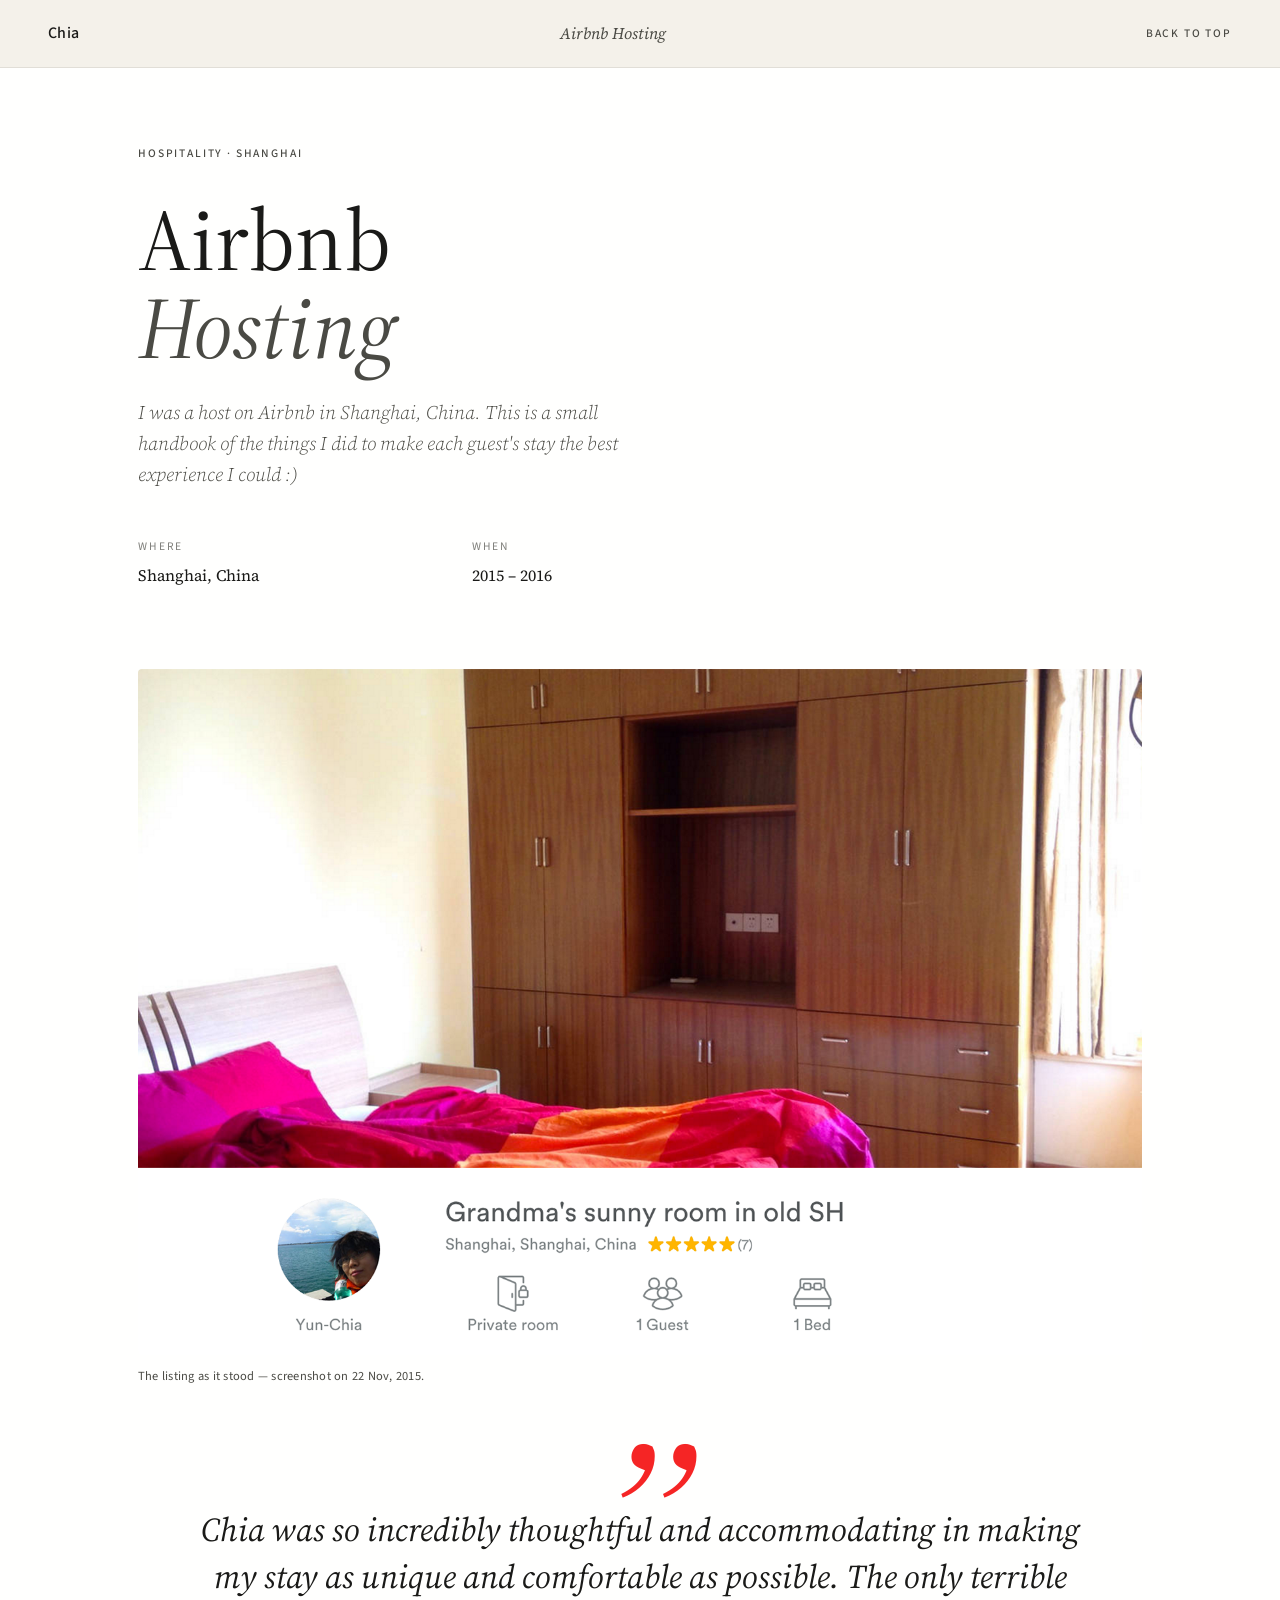
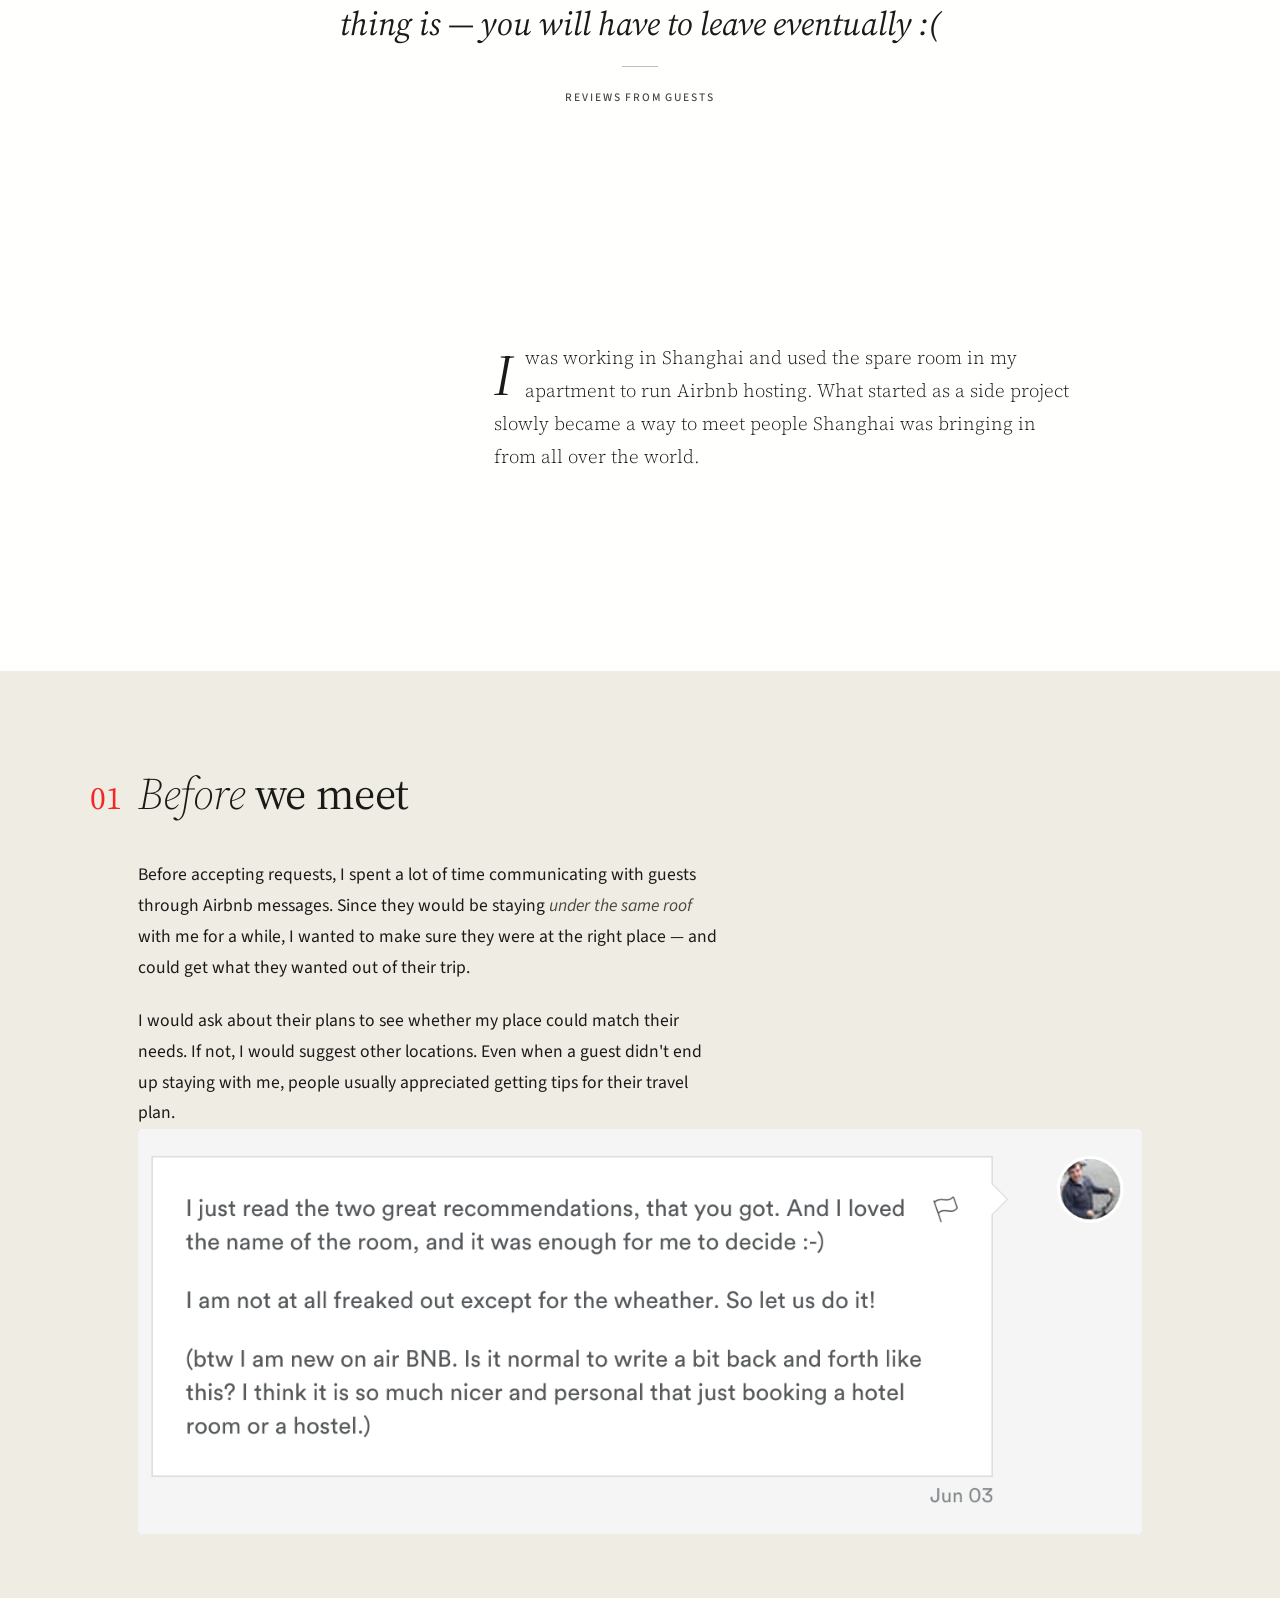
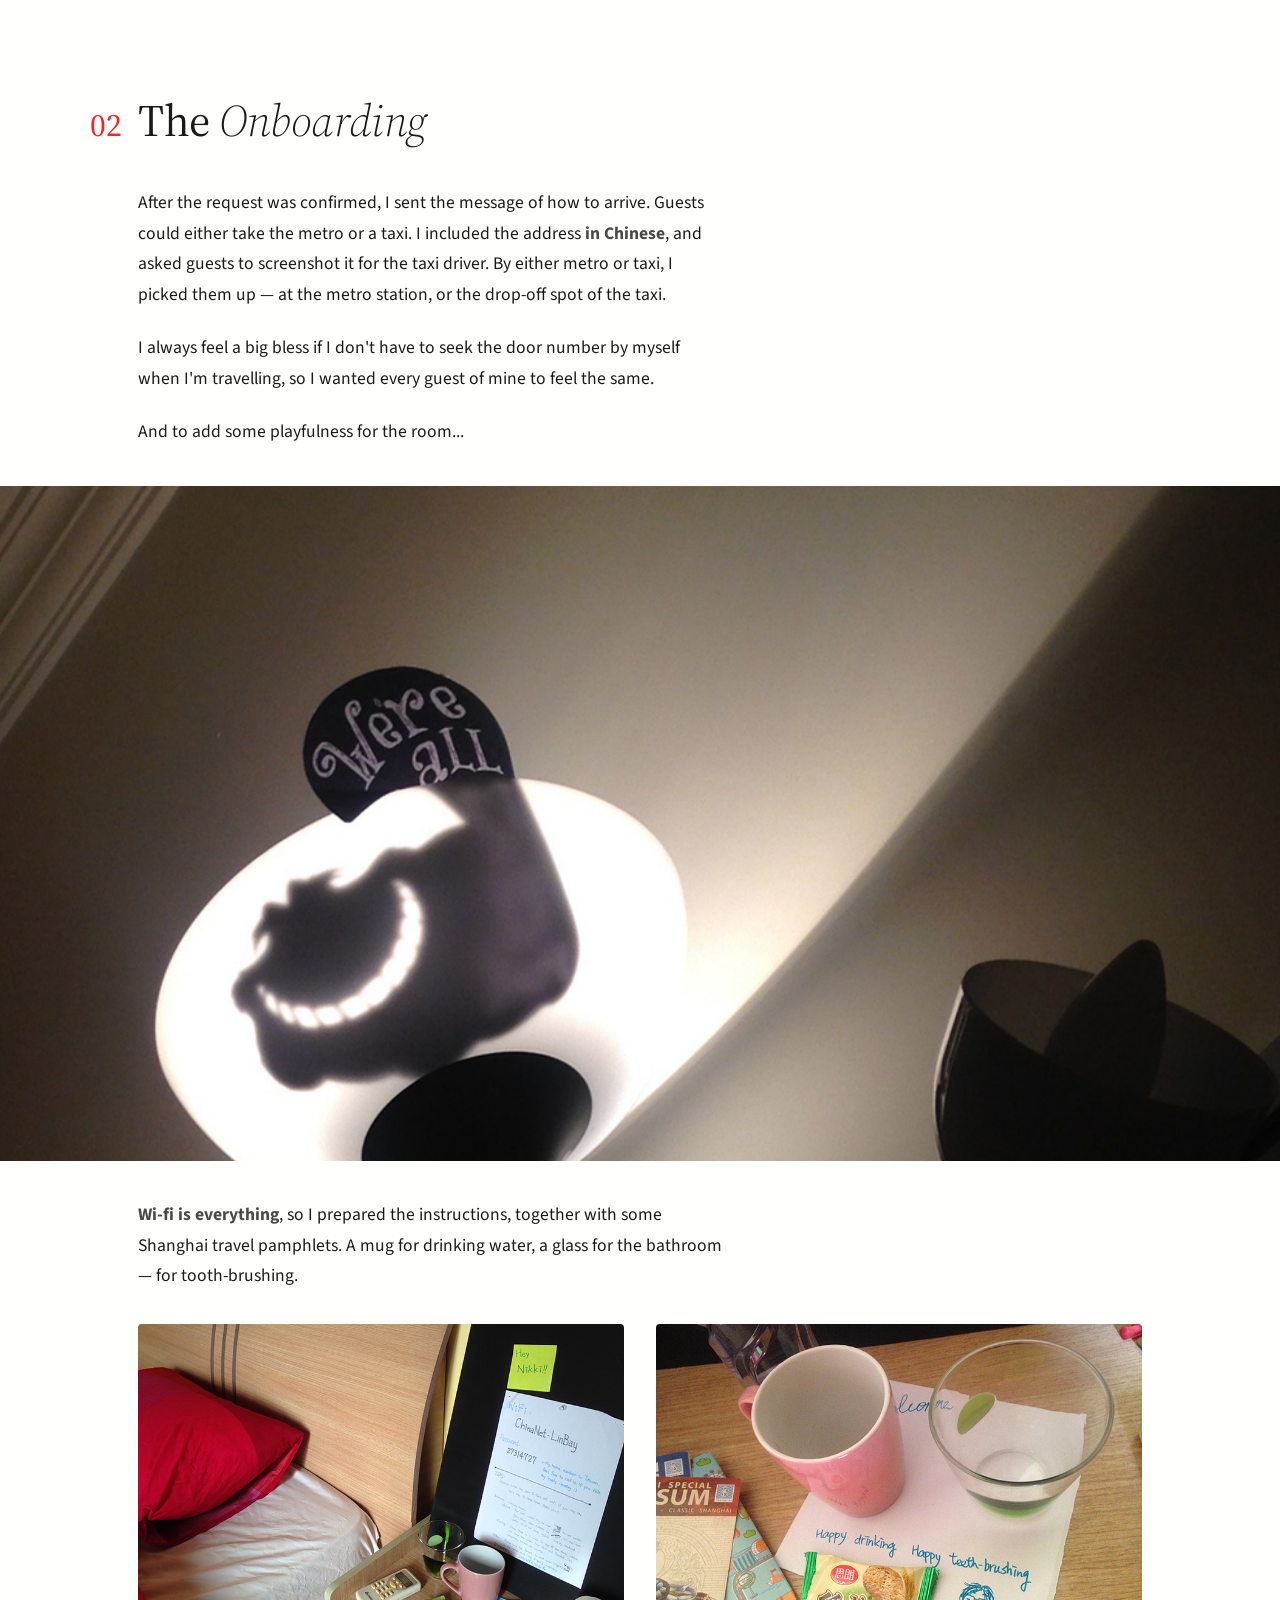
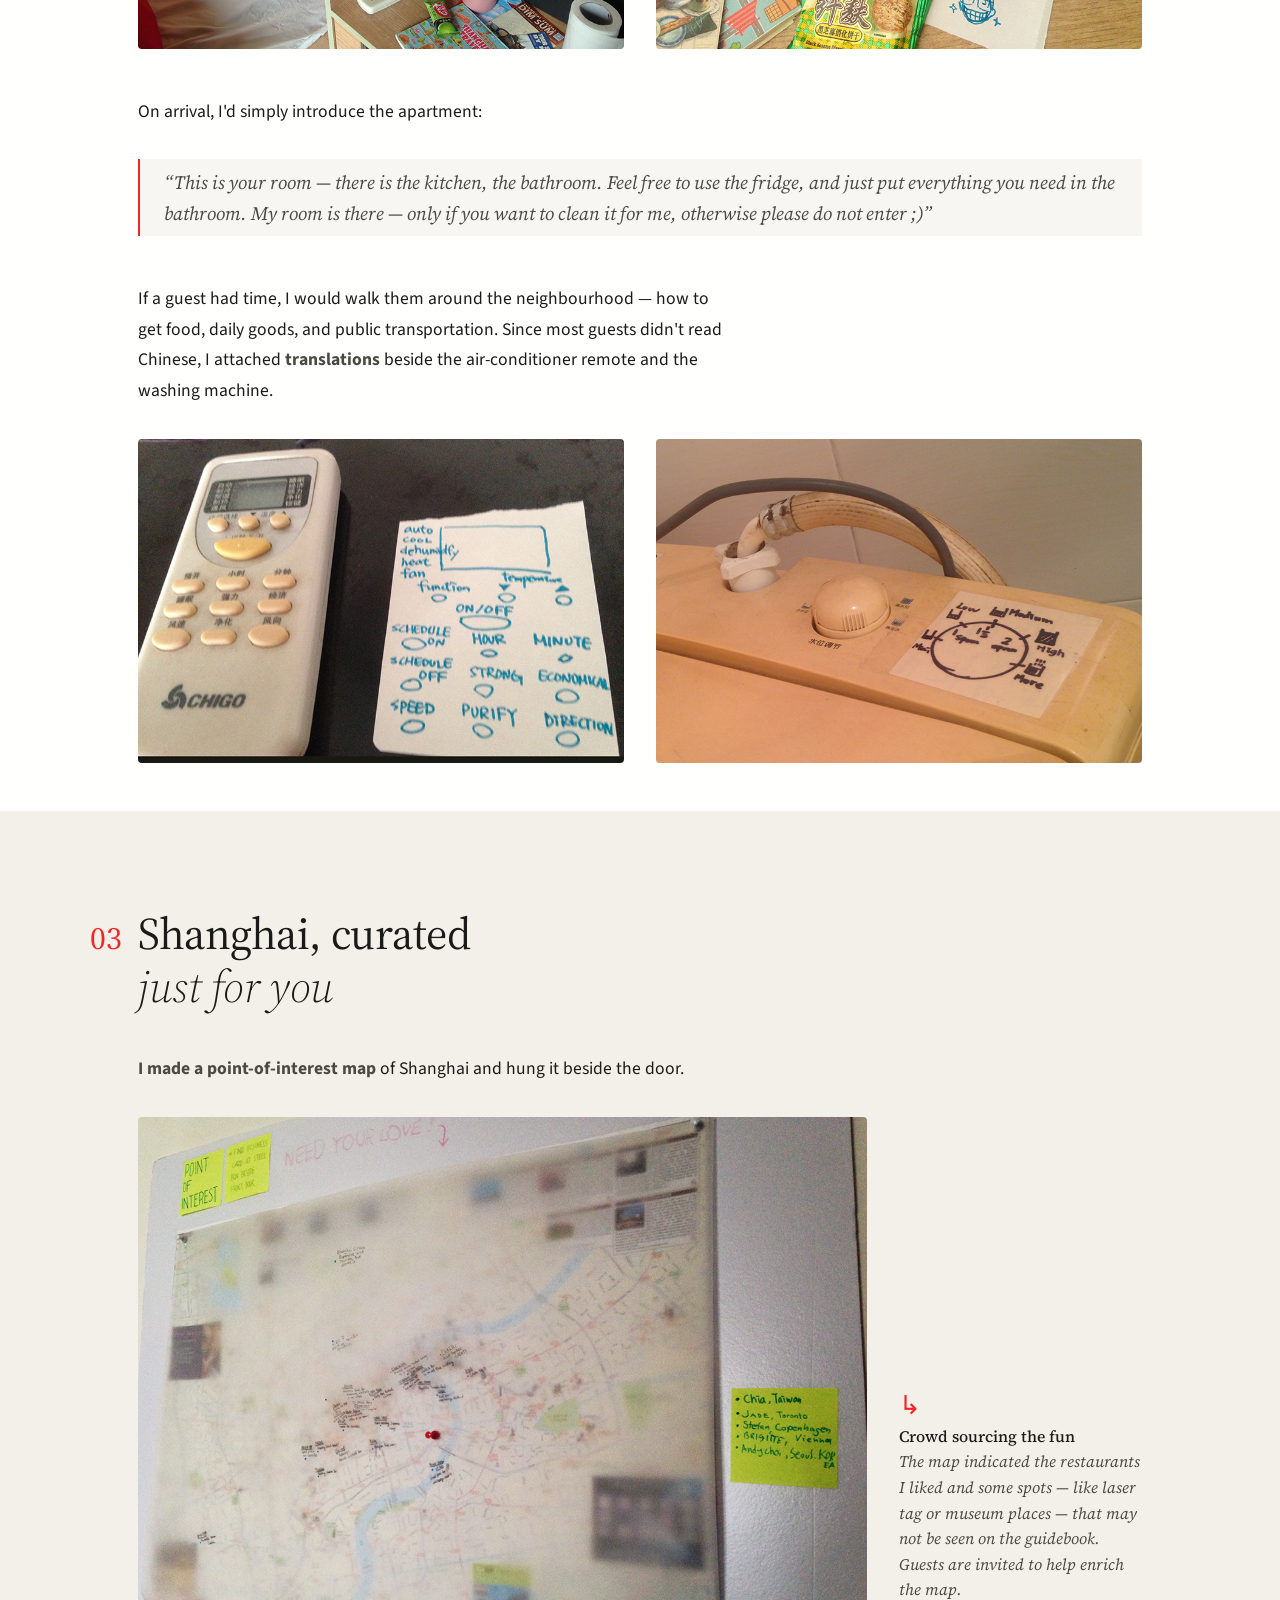
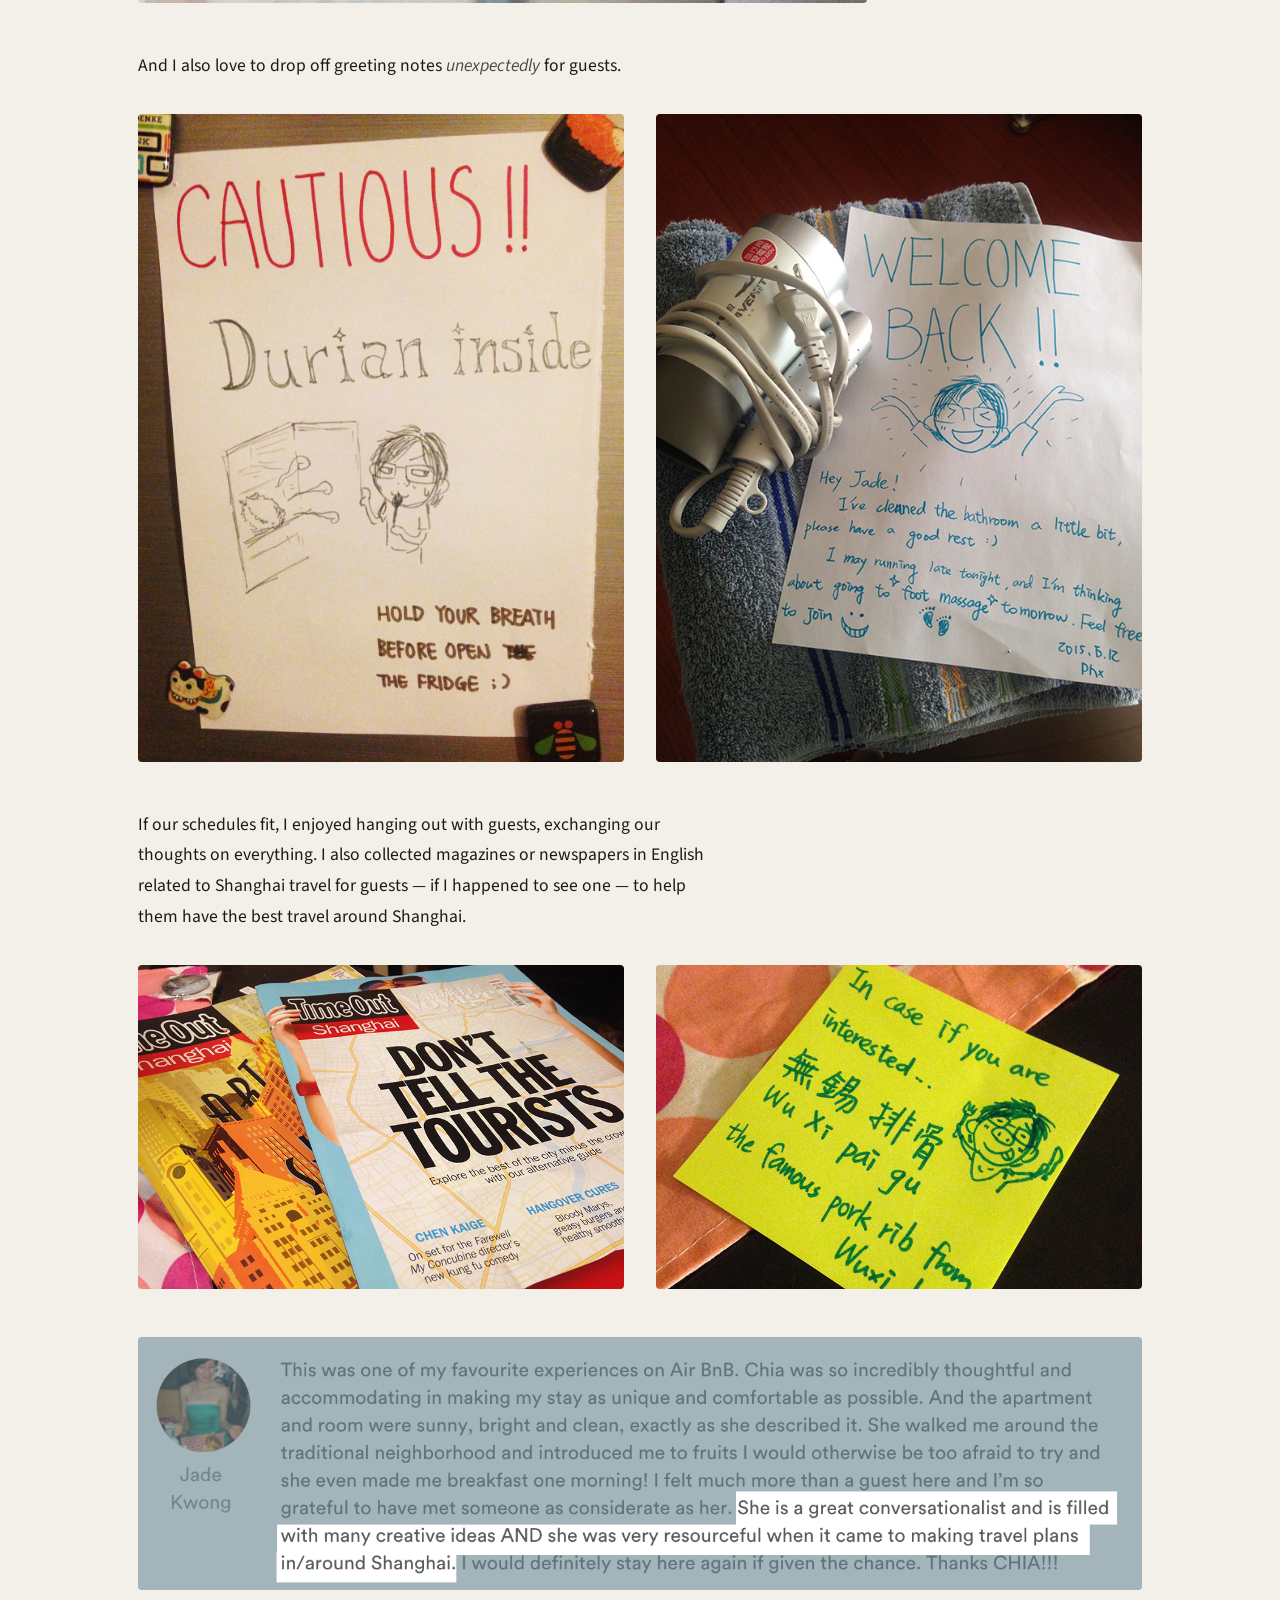
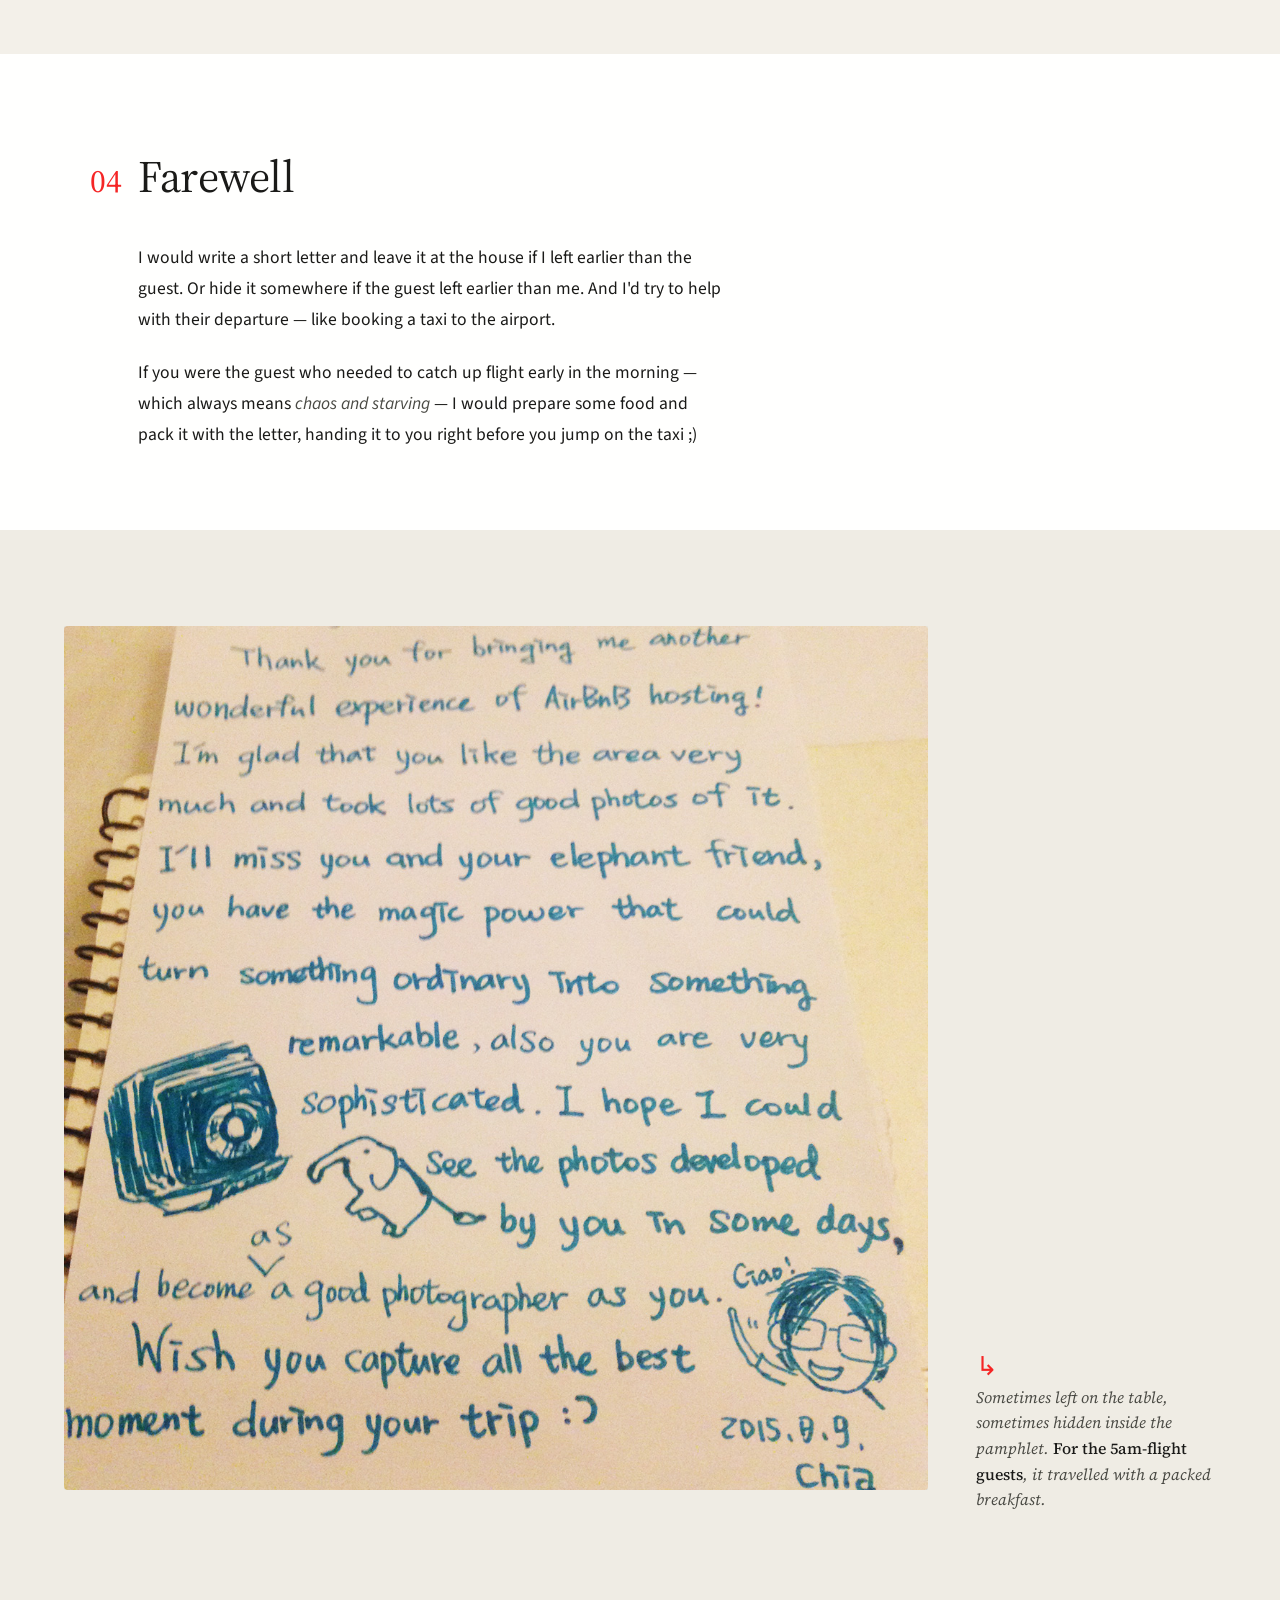
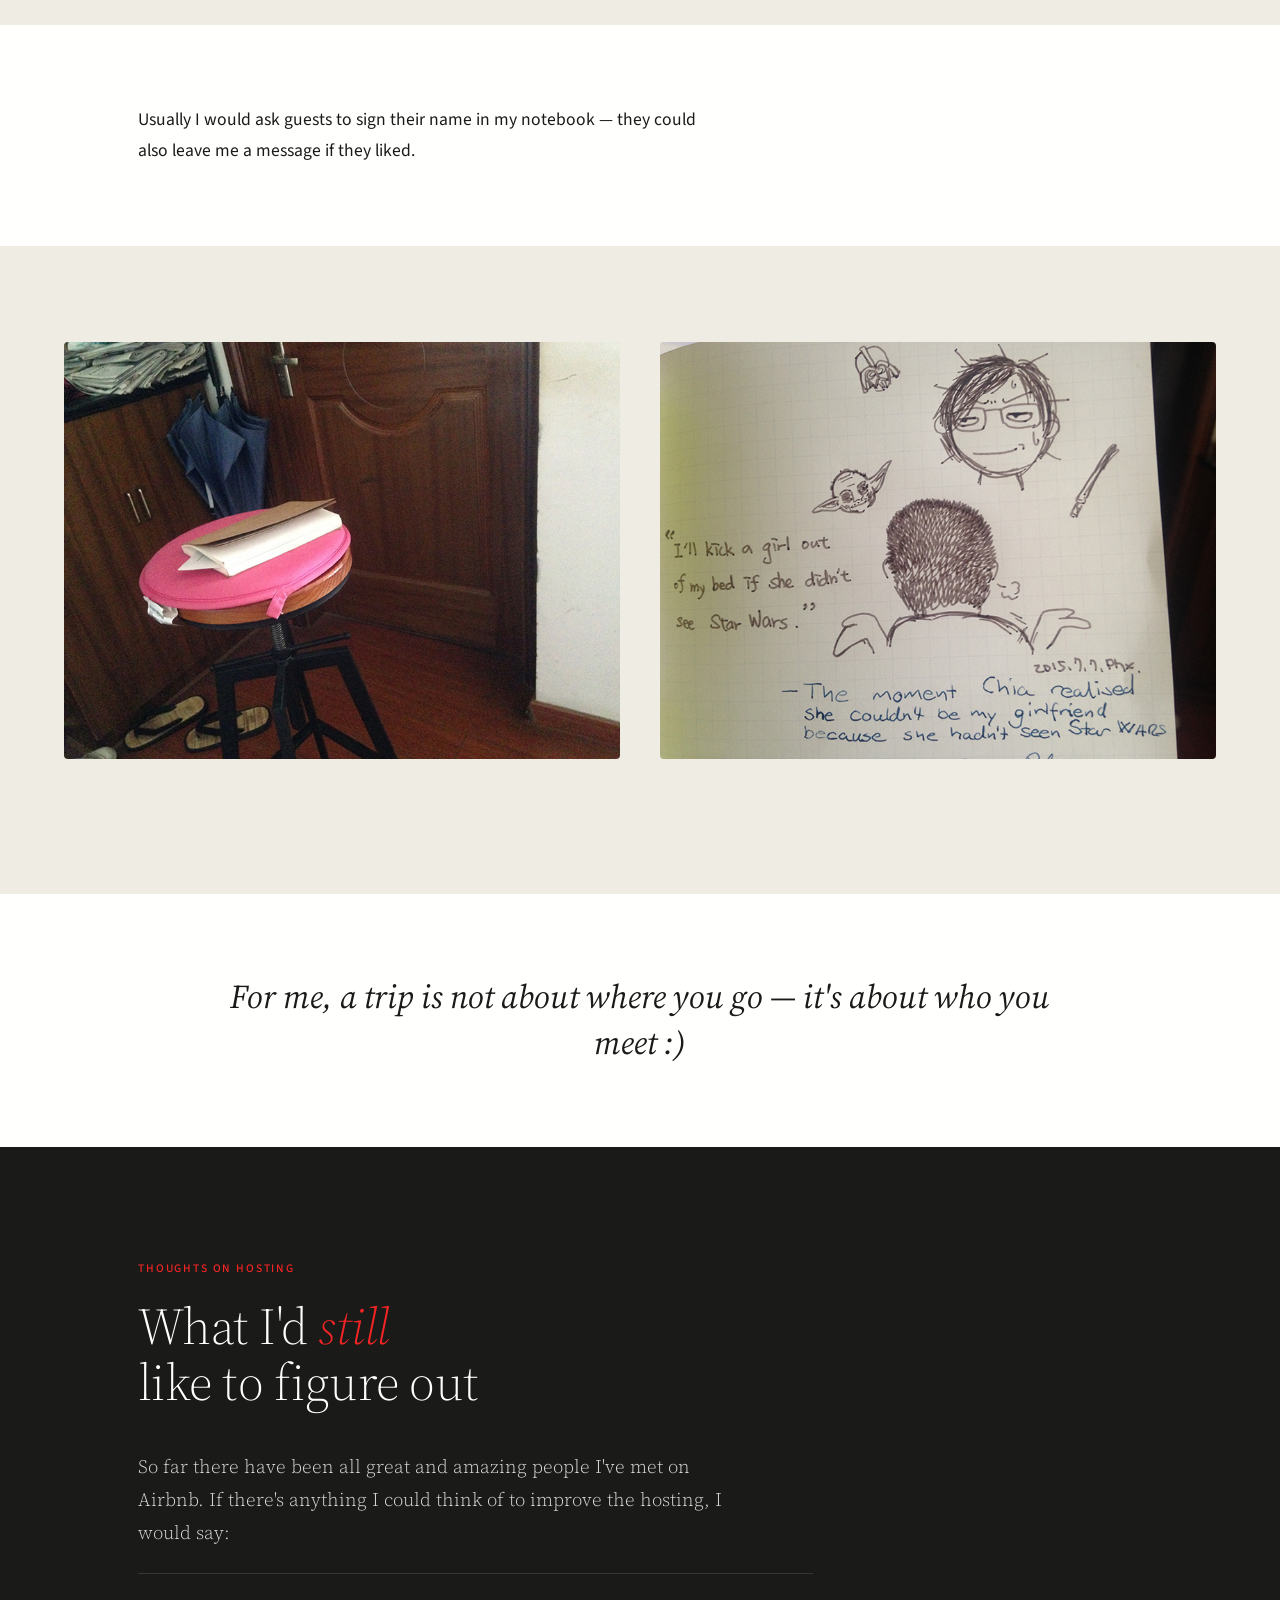
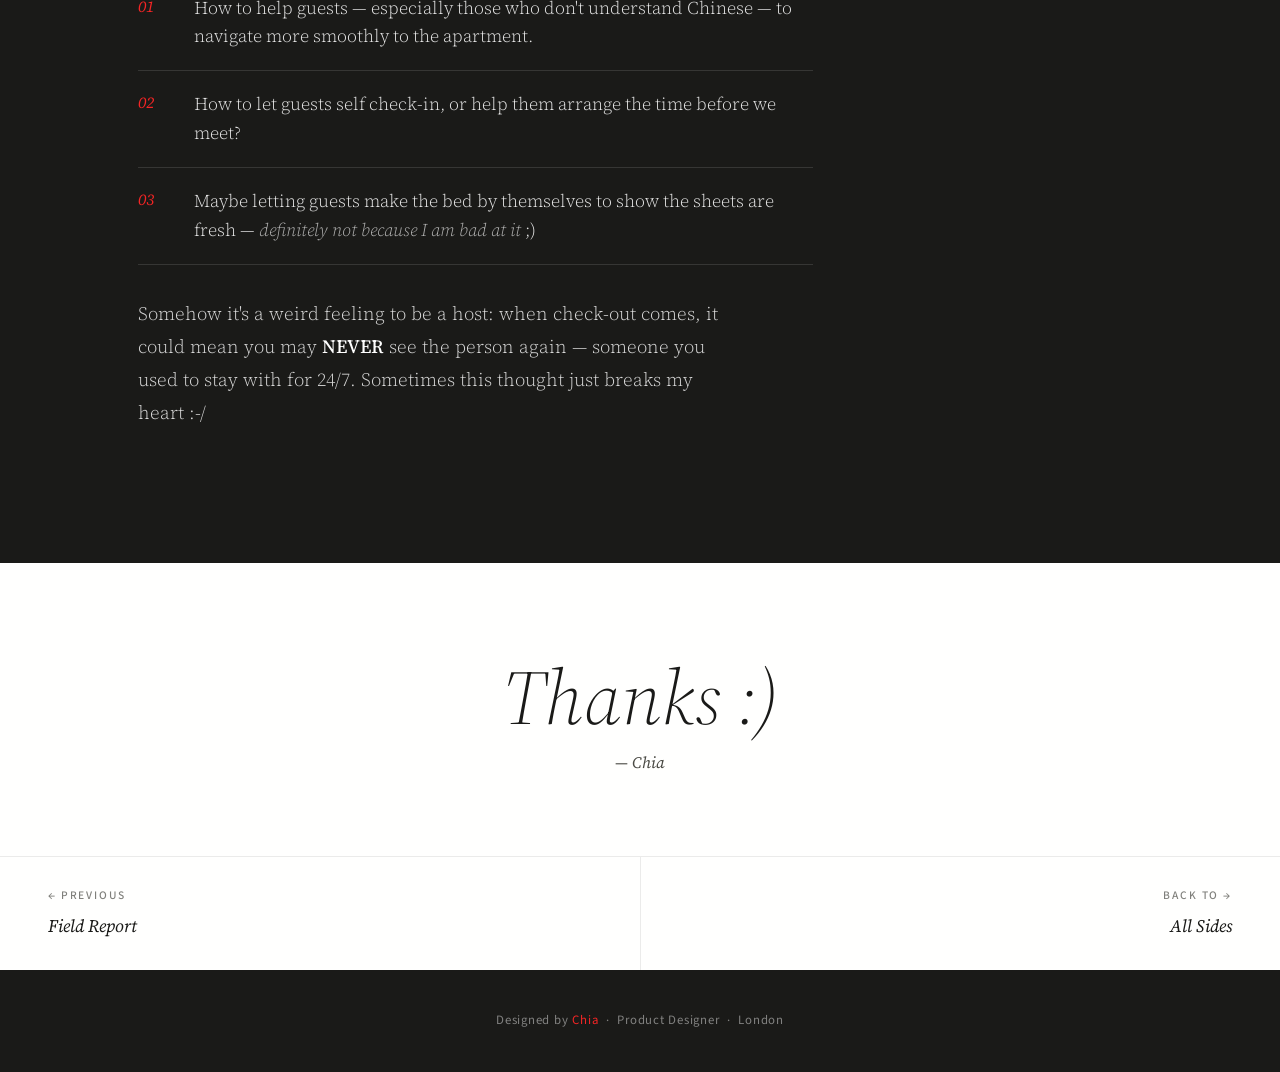
==== commit 675ac91c: "refined airbnb 03 section" ====
--- a/work/airbnb-hosting/index.html
+++ b/work/airbnb-hosting/index.html
@@ -217,6 +217,25 @@
       background: var(--paper-stage);
       padding: 0 0 4rem;
     }
+    .section-band--paper { background: var(--paper); }
+
+    /* ── MAP SPLIT — 3:1 image + aside ─────────────────── */
+    .map-split {
+      max-width: 1100px;
+      margin: 2rem auto 3rem;
+      padding: 0 3rem;
+      display: grid;
+      grid-template-columns: 3fr 1fr;
+      gap: 2rem;
+      align-items: start;
+    }
+    .map-split .artifact__aside { align-self: end; }
+    @media (max-width: 900px) {
+      .map-split {
+        grid-template-columns: 1fr;
+        padding: 0 1.5rem;
+      }
+    }
     .section-band .chapter {
       margin-top: 0;
       padding-top: 6rem;
@@ -243,7 +262,7 @@
       font-family: var(--serif);
       font-weight: 400;
       font-size: clamp(2rem, 3.6vw, 2.8rem);
-      line-height: 1.1;
+      line-height: 1.2;
       letter-spacing: -0.01em;
     }
     .chapter__title em { font-style: italic; font-weight: 300; }
@@ -263,7 +282,6 @@
         var(--paper-deep);
       border-radius: 2px;
       overflow: hidden;
-      min-height: 220px;
       display: flex;
       align-items: center;
       justify-content: center;
@@ -305,10 +323,9 @@
     /* ── PHOTO CONTAINERS ────────────────────────────────── */
     .photo--col {
       max-width: 1100px;
-      margin: 2.5rem auto;
+      margin: 0 auto;
       padding: 0 3rem;
     }
-    .photo--col figure.photo { min-height: 320px; }
 
     .photo--wide {
       max-width: 1100px;
@@ -386,7 +403,6 @@
     }
     .artifact__aside-mark {
       font-family: var(--serif);
-      font-style: italic;
       font-size: 1.6rem;
       color: var(--brand);
       line-height: 1;
@@ -395,7 +411,6 @@
     .artifact__aside p {
       font-family: var(--serif);
       font-style: italic;
-      font-weight: 300;
       font-size: 1rem;
       line-height: 1.6;
       color: var(--ink-soft);
@@ -816,7 +831,7 @@
     <section class="section-band">
       <div class="chapter">
         <span class="chapter__num">01</span>
-        <h2 class="chapter__title"><em>Before</em> We Meet</h2>
+        <h2 class="chapter__title"><em>Before</em> we meet</h2>
       </div>
 
       <div class="column">
@@ -904,78 +919,69 @@
     <!-- ══════════════════════════════════════════════════
          CHAPTER 03 — DURING THE STAY
          ══════════════════════════════════════════════════ -->
-    <div class="chapter">
-      <span class="chapter__num">03</span>
-      <h2 class="chapter__title">During <em>the Stay</em></h2>
-    </div>
-
-    <div class="column">
-      <p>
-        I made a <strong>point-of-interest map</strong> of Shanghai and hung it beside the door. It indicated the restaurants I liked and some spots — like laser tag or museum places — that may not be seen on the guidebook. And I invited guests to help enrich the map.
-      </p>
-    </div>
-
-    <!-- ARTIFACT — Shanghai Map (full-bleed, marginalia) -->
-    <section class="artifact artifact--note">
-      <div class="artifact__intro">
-        <span class="chapter__num">★</span>
-        <h3 class="chapter__title" style="font-size: clamp(1.6rem, 2.8vw, 2.2rem);">The Shanghai map <em>by the door</em></h3>
-      </div>
-      <div class="artifact__stage">
-        <div class="artifact__media">
-          <figure class="photo" data-label="Hand-drawn Shanghai map by the front door">
-            <img src="../../assets/images/airbnb-hosting/map.jpg" alt="Hand-drawn Shanghai map with restaurants, museums, and quirky local spots" onerror="this.style.display='none'">
-          </figure>
-          <div class="artifact__caption"></div>
-        </div>
+    <section class="section-band section-band--paper">
+      <div class="chapter">
+        <span class="chapter__num">03</span>
+        <h2 class="chapter__title">Shanghai, curated
+          <br>
+          <em>just for you</em></h2>
+      </div>
+
+      <div class="column">
+        <p>
+        <strong>I made a point-of-interest map</strong> of Shanghai and hung it beside the door.
+        </p>
+      </div>
+
+      <!-- MAP SPLIT — 3:1 -->
+      <div class="map-split">
+        <figure class="photo" data-label="Hand-drawn Shanghai map by the front door">
+          <img src="../../assets/images/airbnb-hosting/map.jpg" alt="Hand-drawn Shanghai map with restaurants, museums, and quirky local spots" onerror="this.style.display='none'">
+        </figure>
         <aside class="artifact__aside">
           <span class="artifact__aside-mark">↳</span>
           <p>
-            <strong>A living map.</strong> Every guest was invited to add a pin. Some marked the bar they discovered the night before; some marked the dumpling place they couldn't stop talking about.
+            <strong>Crowd sourcing the fun</strong>  
+            <br>
+            The map indicated the restaurants I liked and some spots — like laser tag or museum places — that may not be seen on the guidebook. Guests are invited to help enrich the map.
           </p>
         </aside>
       </div>
-    </section>
-
-    <div class="column">
-      <p>
-        And I also love to drop off greeting notes <em>unexpectedly</em> for guests.
-      </p>
-    </div>
-
-    <div class="photo--duo-wide">
-      <figure class="photo" data-label="A note on the fridge">
-        <img src="../../assets/images/airbnb-hosting/fridge.jpg" alt="A small note left on the fridge" onerror="this.style.display='none'">
-      </figure>
-      <figure class="photo" data-label="A touch of home">
-        <img src="../../assets/images/airbnb-hosting/touch-of-home.jpg" alt="A small touch of home — a postcard or note" onerror="this.style.display='none'">
-      </figure>
-    </div>
-
-    <div class="column">
-      <p>
-        If our schedules fit, I enjoyed hanging out with guests, exchanging our thoughts on everything. I also collected magazines or newspapers in English related to Shanghai travel for guests — if I happened to see one — to help them have the best travel around Shanghai.
-      </p>
-    </div>
-
-    <div class="photo--duo-wide">
-      <figure class="photo" data-label="English Shanghai magazines collected for guests">
-        <img src="../../assets/images/airbnb-hosting/information.jpg" alt="Stack of English-language magazines about Shanghai" onerror="this.style.display='none'">
-      </figure>
-      <figure class="photo" data-label="Post-its from past guests">
-        <img src="../../assets/images/airbnb-hosting/postits.jpg" alt="Wall of post-its left by past guests" onerror="this.style.display='none'">
-      </figure>
-    </div>
-
-    <!-- ARTIFACT — Review highlights (full-bleed) -->
-    <section class="artifact">
-      <div class="artifact__stage">
-        <div class="artifact__media">
-          <figure class="photo" data-label="Airbnb review highlights">
-            <img src="../../assets/images/airbnb-hosting/review-highlight-screenshot.png" alt="Screenshot of highlighted reviews from Airbnb" onerror="this.style.display='none'">
-          </figure>
-        </div>
-        <div class="artifact__caption"></div>
+
+      <div class="column">
+        <p>
+          And I also love to drop off greeting notes <em>unexpectedly</em> for guests.
+        </p>
+      </div>
+
+      <div class="photo--duo-wide">
+        <figure class="photo" data-label="A note on the fridge">
+          <img src="../../assets/images/airbnb-hosting/fridge.jpg" alt="A small note left on the fridge" onerror="this.style.display='none'">
+        </figure>
+        <figure class="photo" data-label="A touch of home">
+          <img src="../../assets/images/airbnb-hosting/touch-of-home.jpg" alt="A small touch of home — a postcard or note" onerror="this.style.display='none'">
+        </figure>
+      </div>
+
+      <div class="column">
+        <p>
+          If our schedules fit, I enjoyed hanging out with guests, exchanging our thoughts on everything. I also collected magazines or newspapers in English related to Shanghai travel for guests — if I happened to see one — to help them have the best travel around Shanghai.
+        </p>
+      </div>
+
+      <div class="photo--duo-wide">
+        <figure class="photo" data-label="English Shanghai magazines collected for guests">
+          <img src="../../assets/images/airbnb-hosting/information.jpg" alt="Stack of English-language magazines about Shanghai" onerror="this.style.display='none'">
+        </figure>
+        <figure class="photo" data-label="Post-its from past guests">
+          <img src="../../assets/images/airbnb-hosting/postits.jpg" alt="Wall of post-its left by past guests" onerror="this.style.display='none'">
+        </figure>
+      </div>
+
+      <div class="photo--col">
+        <figure class="photo" data-label="Airbnb review highlights">
+          <img src="../../assets/images/airbnb-hosting/review-highlight-screenshot.png" alt="Screenshot of highlighted reviews from Airbnb" onerror="this.style.display='none'">
+        </figure>
       </div>
     </section>
 
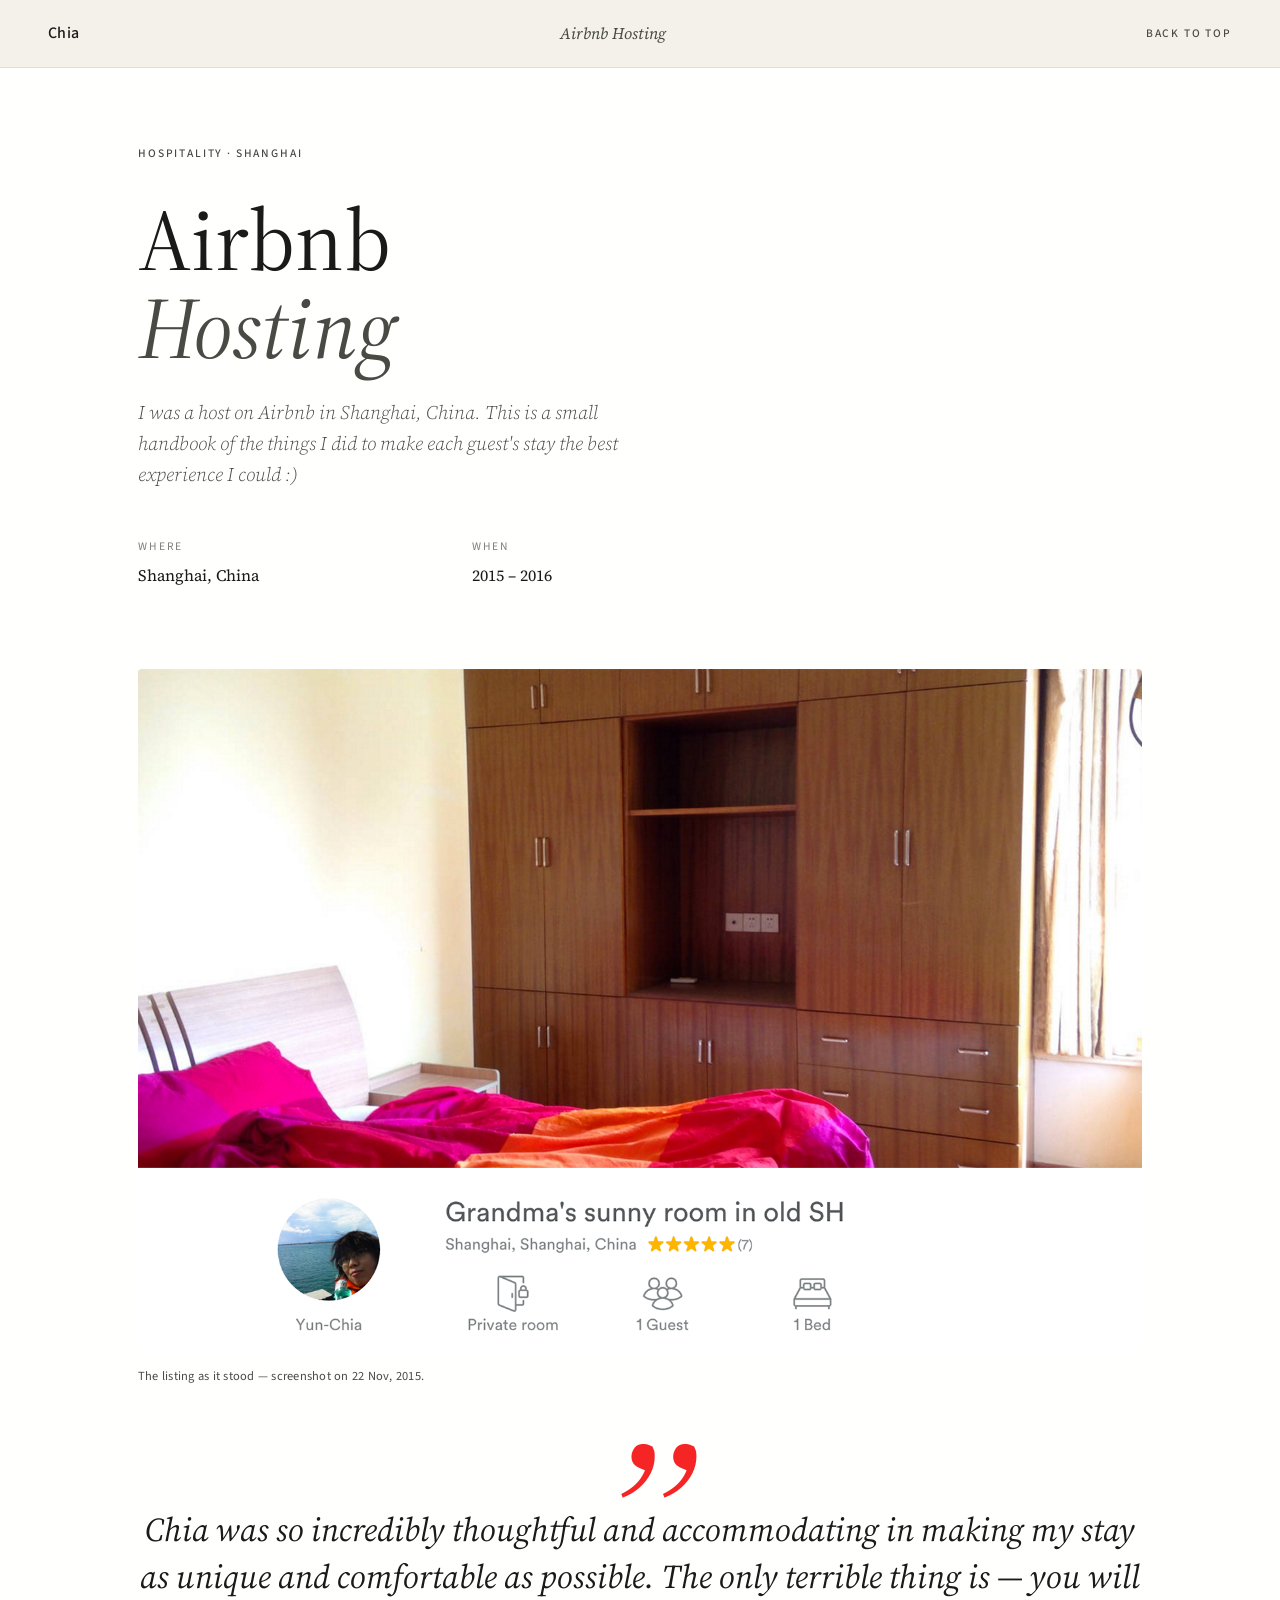
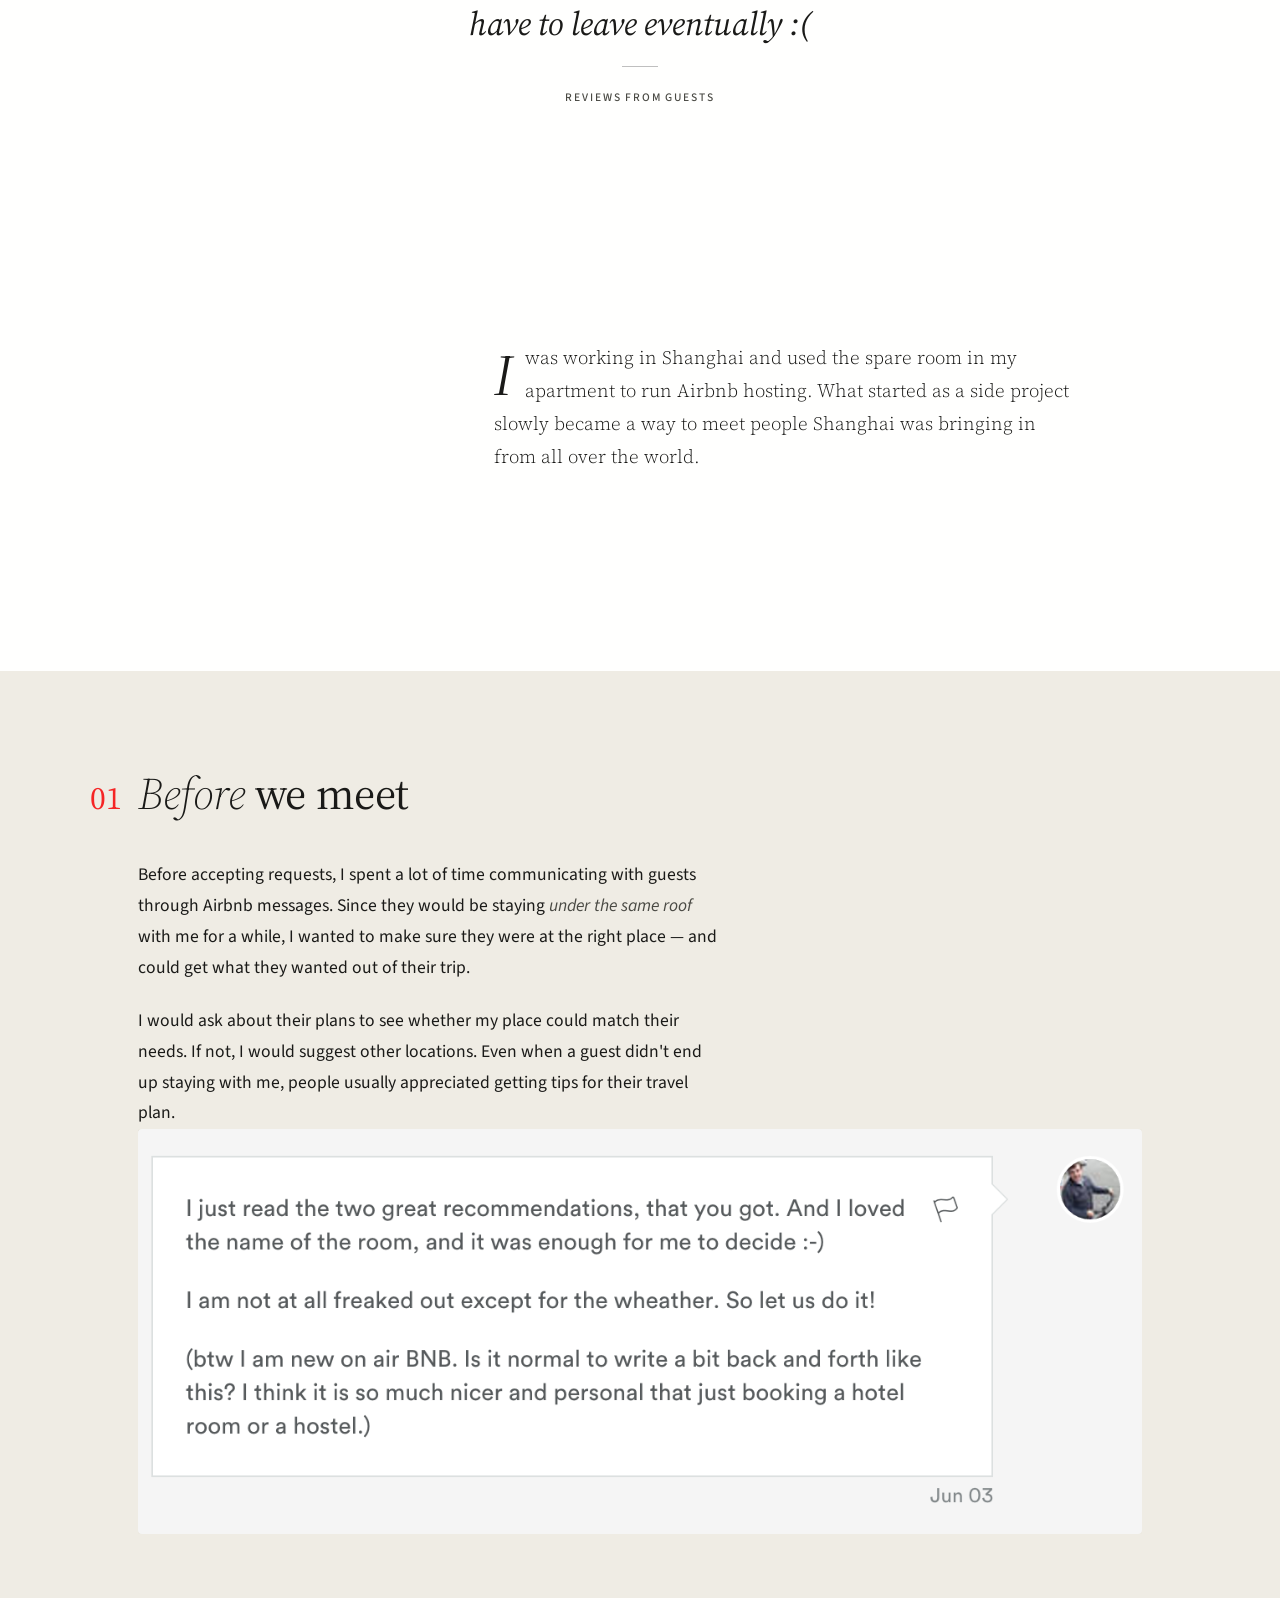
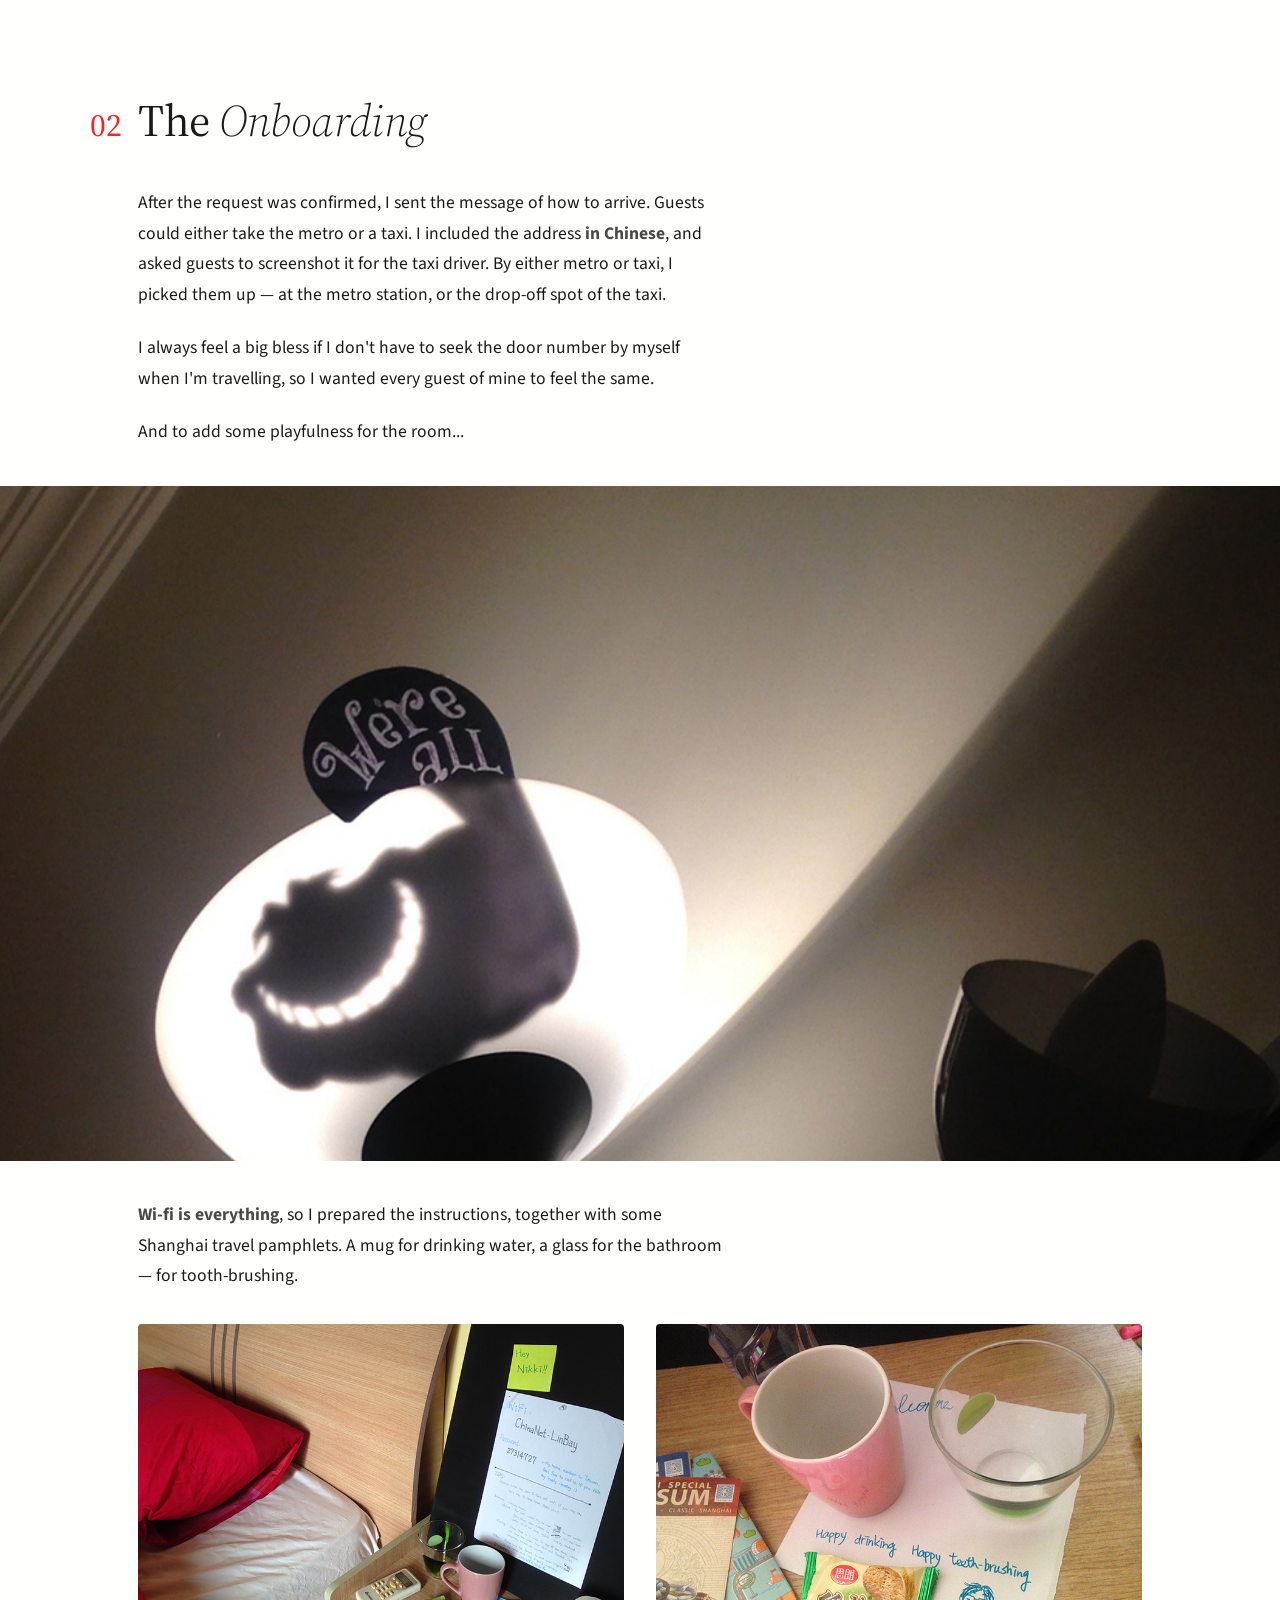
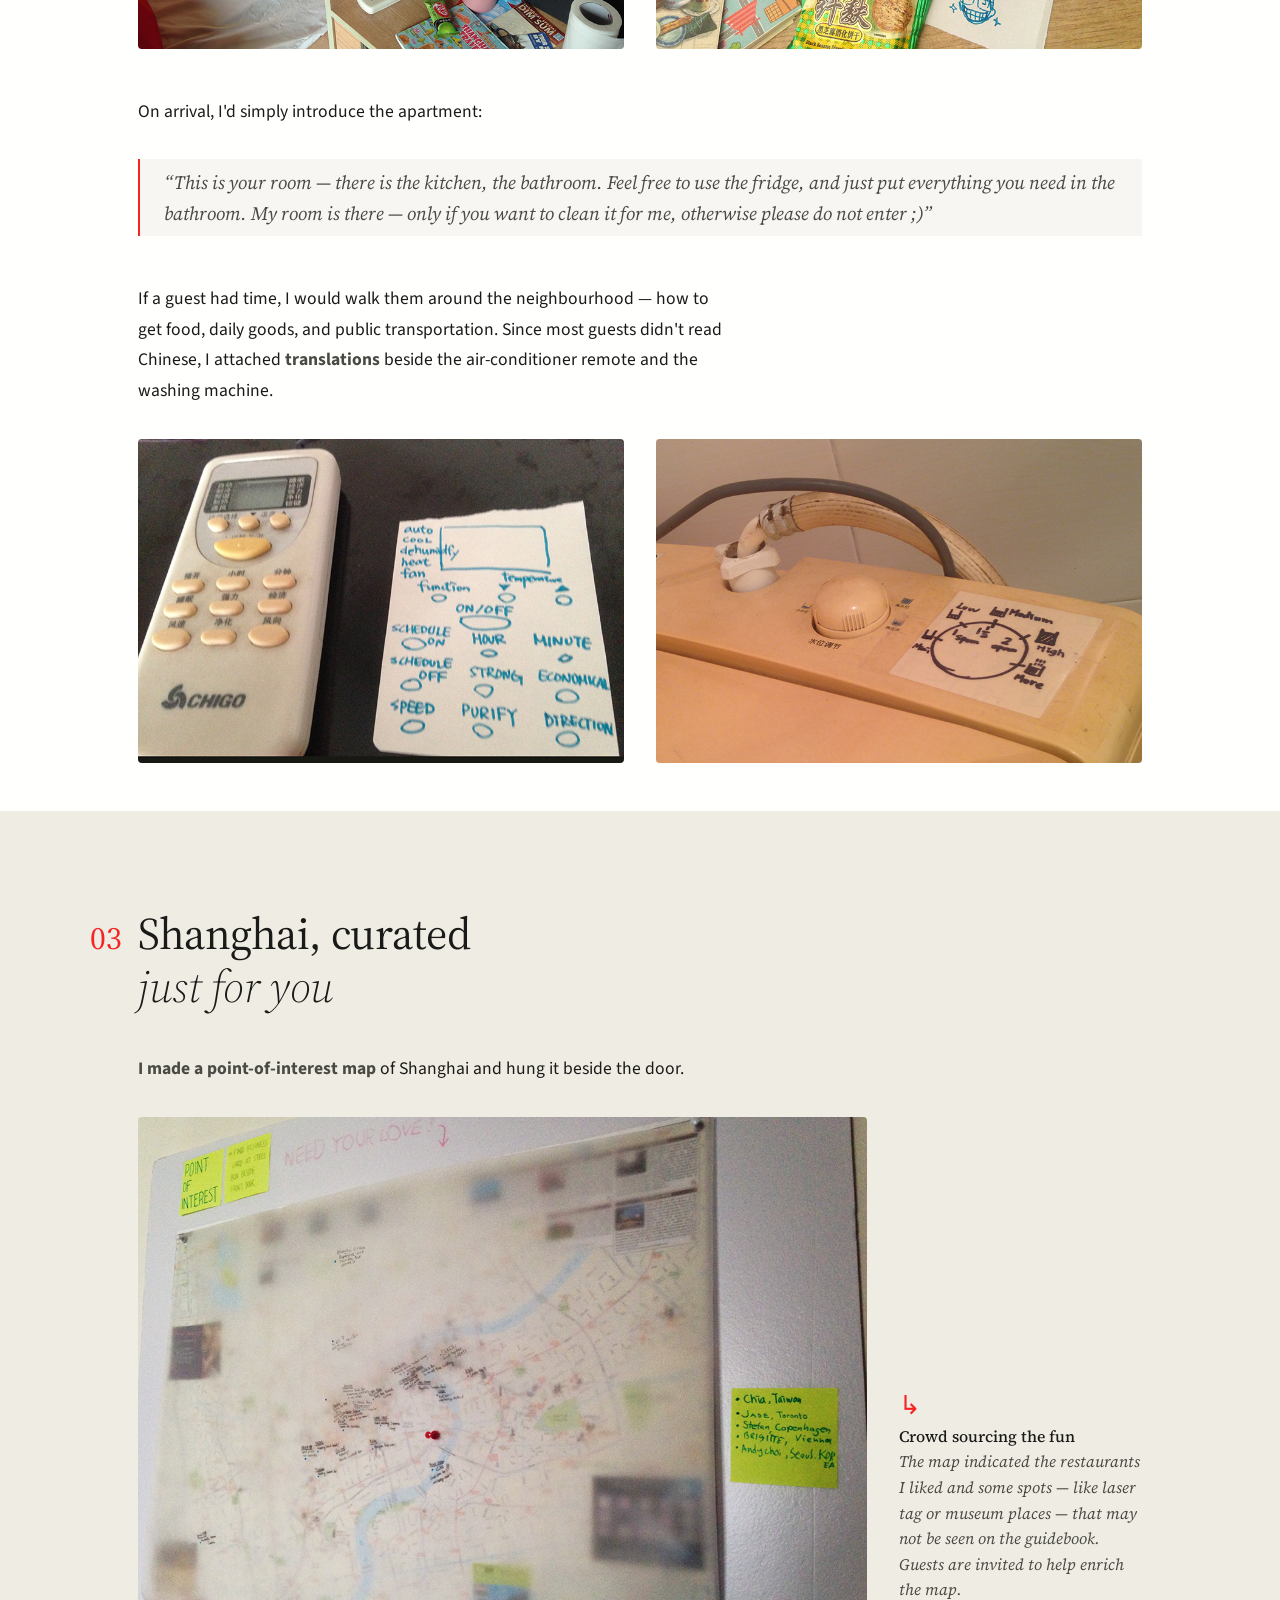
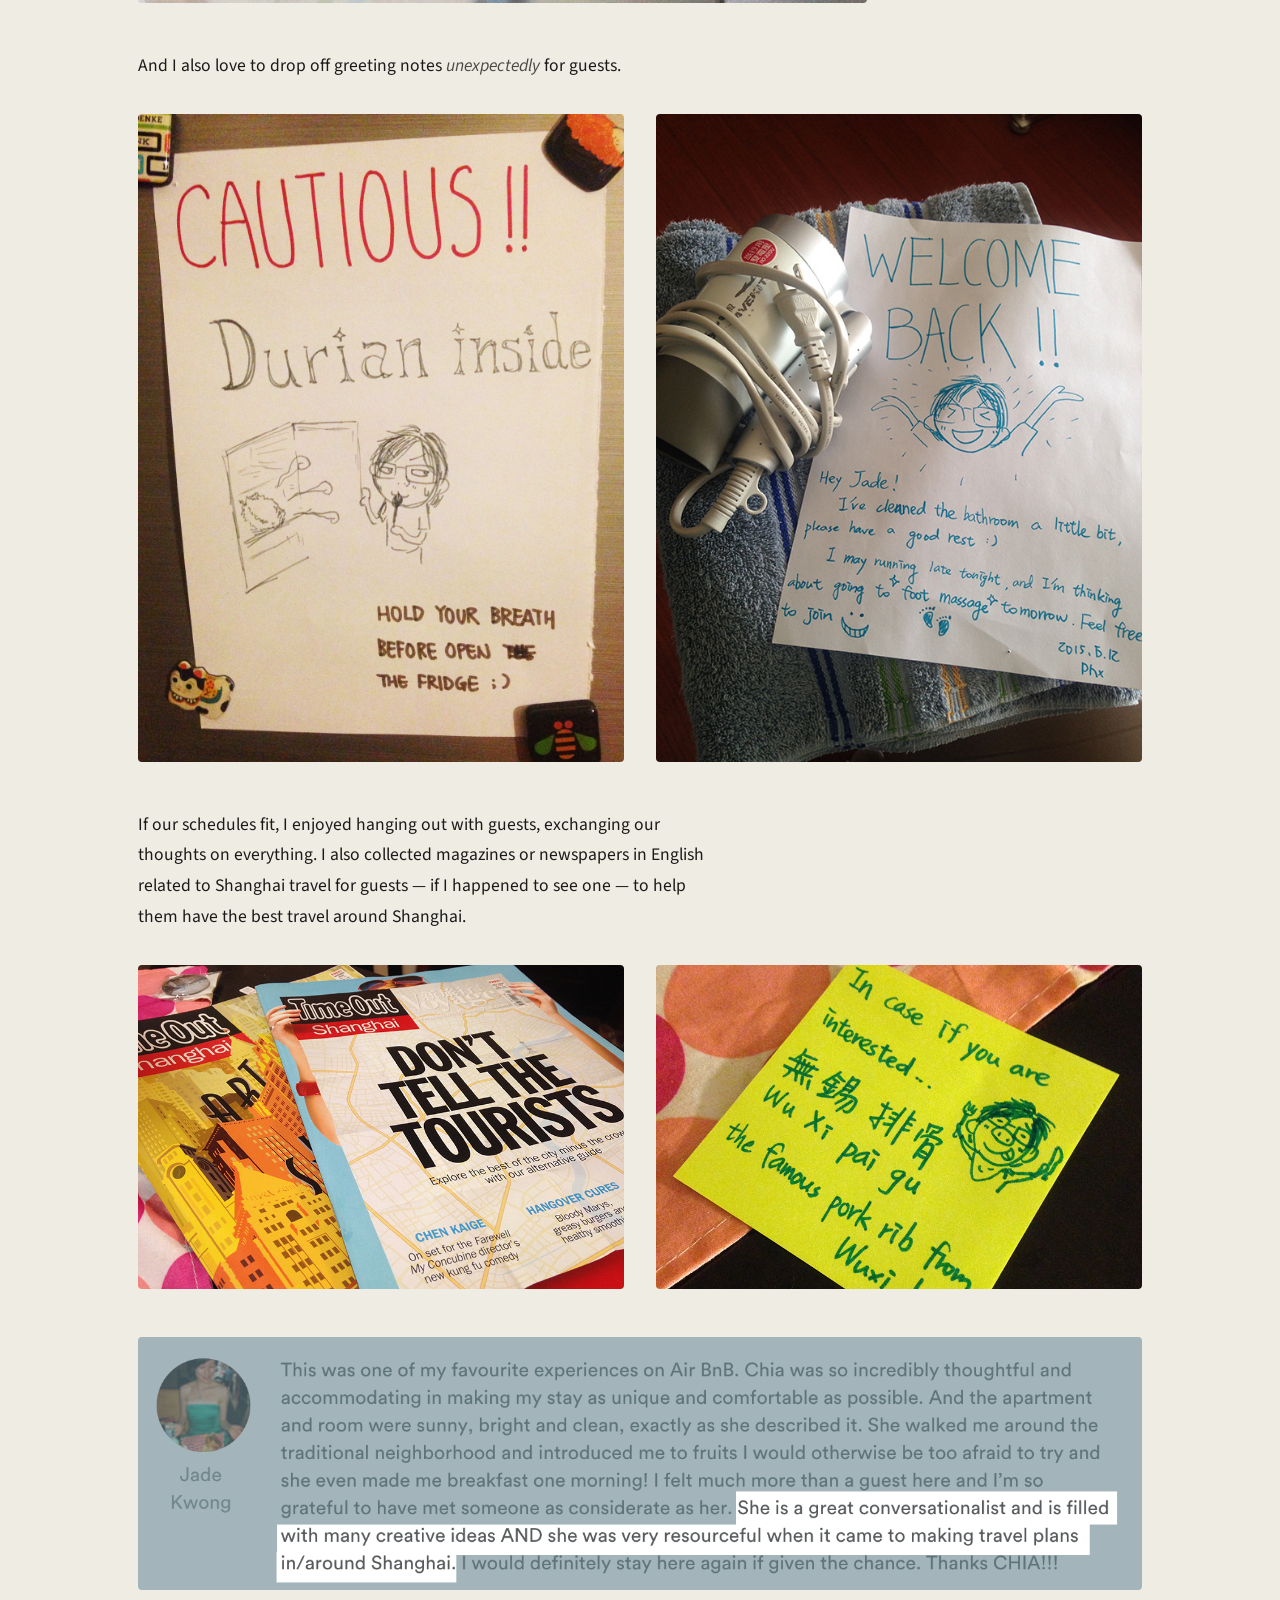
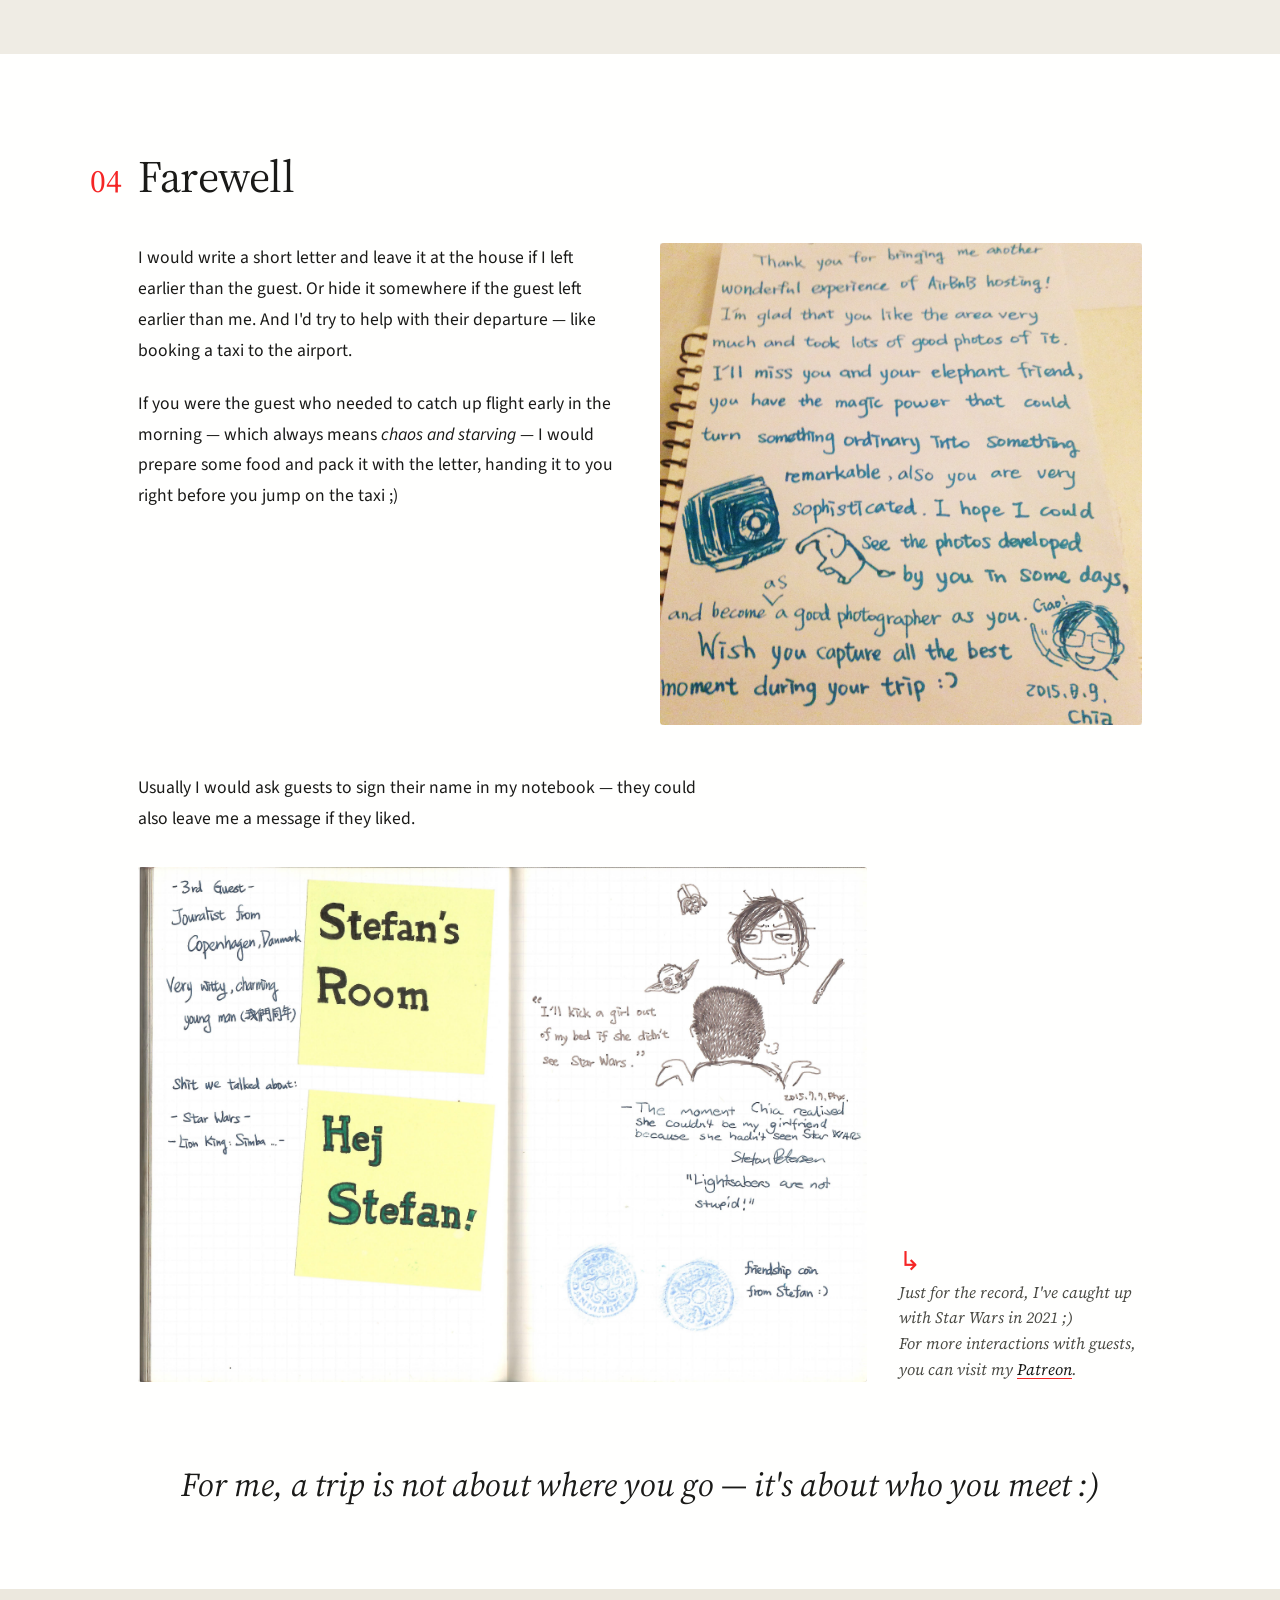
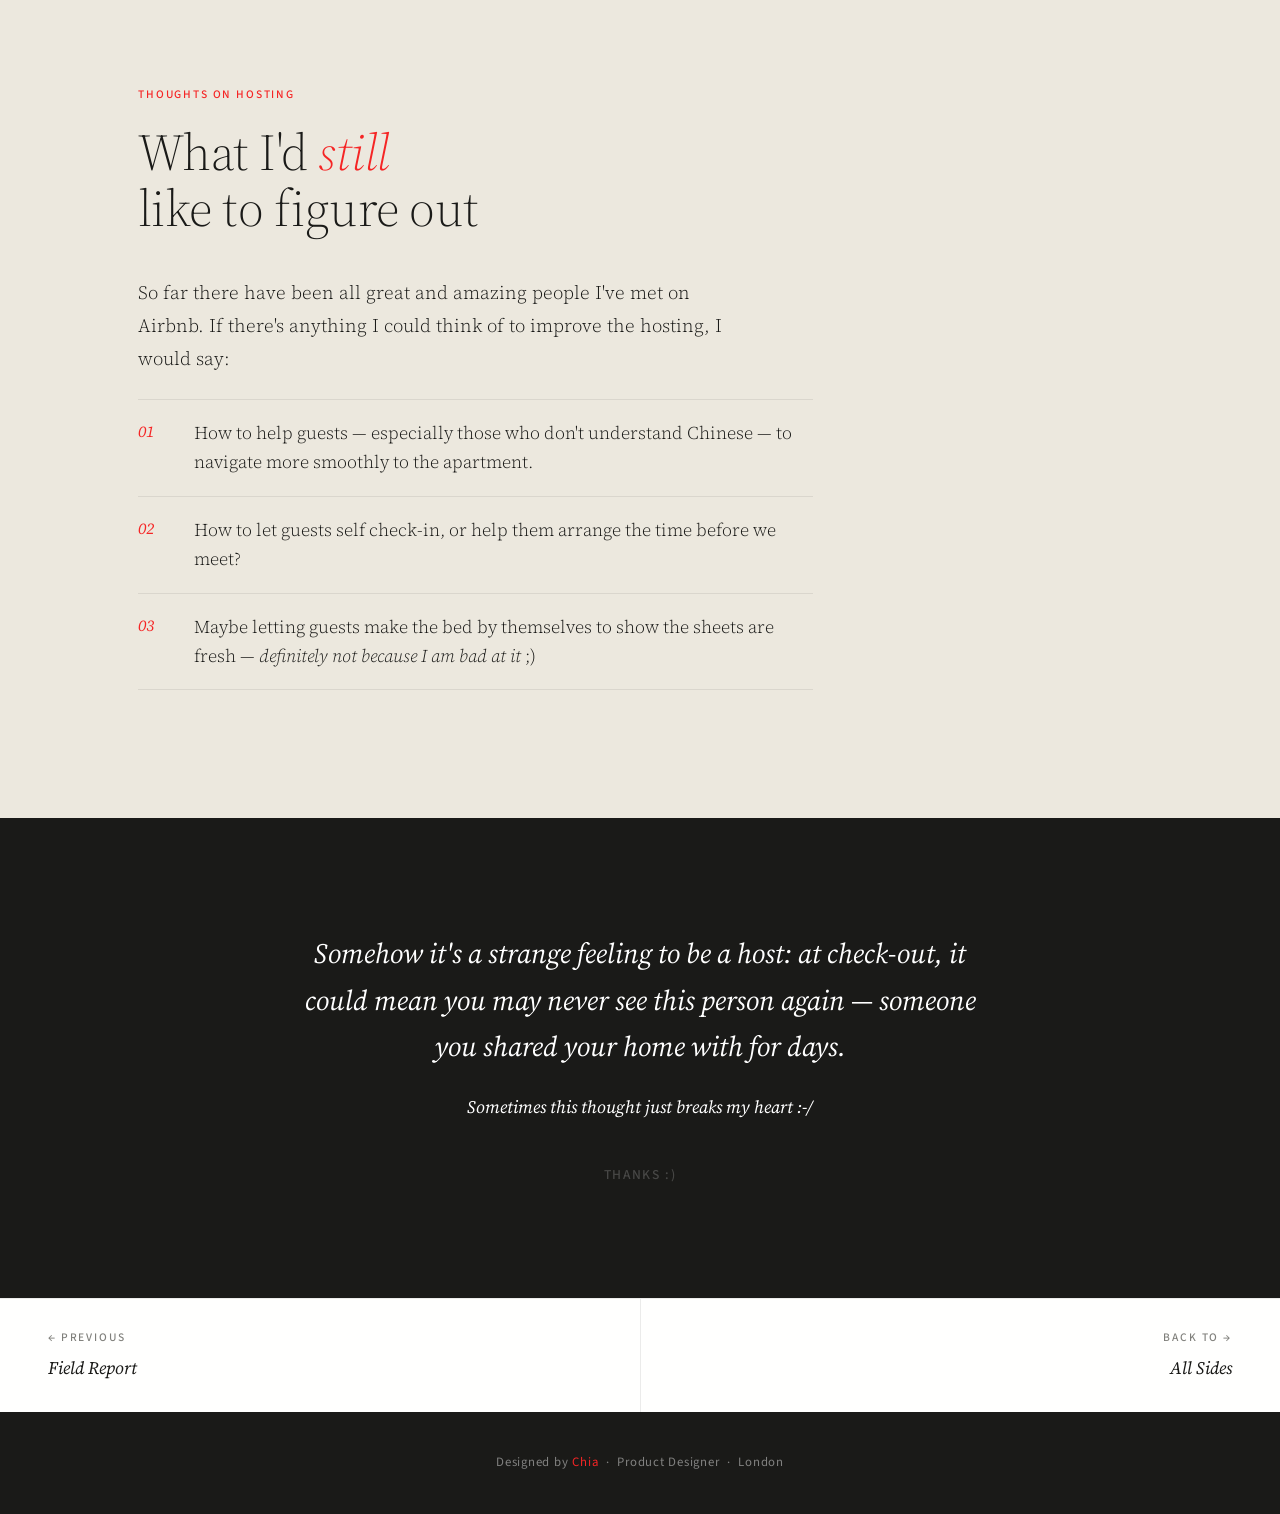
==== commit bc570abf: "refined airbnb content, need to cleanup the nav" ====
--- a/work/airbnb-hosting/index.html
+++ b/work/airbnb-hosting/index.html
@@ -217,7 +217,6 @@
       background: var(--paper-stage);
       padding: 0 0 4rem;
     }
-    .section-band--paper { background: var(--paper); }
 
     /* ── MAP SPLIT — 3:1 image + aside ─────────────────── */
     .map-split {
@@ -230,6 +229,30 @@
       align-items: start;
     }
     .map-split .artifact__aside { align-self: end; }
+
+    /* ── TEXT-PHOTO SPLIT — 1:1 ─────────────────────────── */
+    .text-photo-split {
+      max-width: 1100px;
+      margin: 0 auto 3rem;
+      padding: 0 3rem;
+      display: grid;
+      grid-template-columns: 1fr 1fr;
+      gap: 2.5rem;
+      align-items: start;
+    }
+    .text-photo-split .col-text { display: flex; flex-direction: column; gap: 1.4rem; }
+    .text-photo-split .col-text p {
+      font-size: 1.1rem;
+      line-height: 1.75;
+      max-width: 65ch;
+      margin: 0;
+    }
+    @media (max-width: 900px) {
+      .text-photo-split {
+        grid-template-columns: 1fr;
+        padding: 0 1.5rem;
+      }
+    }
     @media (max-width: 900px) {
       .map-split {
         grid-template-columns: 1fr;
@@ -416,6 +439,14 @@
       color: var(--ink-soft);
     }
     .artifact__aside p strong { color: var(--ink); font-style: normal; font-weight: 500; }
+    .artifact__aside a {
+      color: var(--ink);
+      text-decoration: underline;
+      text-decoration-color: var(--brand);
+      text-underline-offset: 3px;
+      transition: color 0.15s;
+    }
+    .artifact__aside a:hover { color: var(--brand); }
 
     /* Full-bleed parallax — 80vh window, image scrolls slower than page */
     .artifact--full-bleed {
@@ -538,7 +569,6 @@
       line-height: 1.4;
       color: var(--ink);
       margin-bottom: 1.2rem;
-      max-width: 52ch;
       margin-left: auto;
       margin-right: auto;
     }
@@ -576,10 +606,9 @@
        THOUGHTS ON HOSTING — gets its own visual weight
        ══════════════════════════════════════════════════════ */
     .thoughts {
-      background: var(--ink);
-      color: rgba(255,255,255,0.85);
-      padding: 7rem 0;
-      margin-top: 5rem;
+      background: var(--paper-deep);
+      color: var(--ink);
+      padding: 6rem 0;
     }
     .thoughts__inner {
       max-width: 1100px;
@@ -600,7 +629,7 @@
       font-weight: 300;
       font-size: clamp(2.2rem, 4vw, 3.2rem);
       line-height: 1.1;
-      color: #fff;
+      color: var(--ink);
       letter-spacing: -0.01em;
       margin-bottom: 2.5rem;
     }
@@ -610,12 +639,12 @@
       font-weight: 300;
       font-size: 1.18rem;
       line-height: 1.75;
-      color: rgba(255,255,255,0.82);
+      color: var(--ink);
       margin-bottom: 1.4rem;
       max-width: 65ch;
     }
-    .thoughts p em { font-style: italic; color: rgba(255,255,255,0.7); }
-    .thoughts p strong { color: #fff; font-weight: 500; }
+    .thoughts p em { font-style: italic; color: var(--ink); }
+    .thoughts p strong { color: var(--ink); font-weight: 500; }
     .reflect-list {
       list-style: none;
       counter-reset: r;
@@ -625,15 +654,15 @@
       counter-increment: r;
       position: relative;
       padding: 1.2rem 0 1.2rem 3.5rem;
-      border-top: 1px solid rgba(255,255,255,0.12);
+      border-top: 1px solid var(--rule);
       font-family: var(--serif);
       font-weight: 300;
       font-size: 1.12rem;
       line-height: 1.6;
-      color: rgba(255,255,255,0.88);
+      color: var(--ink);
       max-width: 75ch;
     }
-    .reflect-list li:last-child { border-bottom: 1px solid rgba(255,255,255,0.12); }
+    .reflect-list li:last-child { border-bottom: 1px solid var(--rule); }
     .reflect-list li::before {
       content: '0' counter(r);
       position: absolute;
@@ -645,31 +674,41 @@
       color: var(--brand);
       font-weight: 400;
     }
-    .reflect-list li em { font-style: italic; color: rgba(255,255,255,0.65); }
+    .reflect-list li em { font-style: italic; color: var(--ink); }
 
     /* ══════════════════════════════════════════════════════
-       SIGN-OFF
+       CLOSING
        ══════════════════════════════════════════════════════ */
-    .signoff {
-      max-width: 1100px;
-      margin: 6rem auto 5rem;
-      padding: 0 3rem;
+    .closing {
+      background: var(--ink);
+      padding: 7rem 0;
       text-align: center;
     }
-    .signoff__thanks {
-      font-family: var(--serif);
+    .closing__text {
+      font-family: var(--serif);
+      font-size: clamp(1.2rem, 2.4vw, 1.75rem);
+      font-weight: 400;
+      color: #fff;
       font-style: italic;
-      font-weight: 300;
-      font-size: clamp(3rem, 6vw, 5rem);
-      line-height: 1;
-      color: var(--ink);
-      margin-bottom: 0.8rem;
-    }
-    .signoff__name {
-      font-family: var(--serif);
+      max-width: 48ch;
+      margin: 0 auto;
+      line-height: 1.65;
+    }
+    .closing__second {
+      margin-top: 1.5rem;
+      font-family: var(--serif);
+      font-size: 1.1rem;
+      color: #fff;
       font-style: italic;
-      color: var(--ink-soft);
-      font-size: 1rem;
+    }
+    .closing__thanks {
+      margin-top: 2.5rem;
+      font-family: var(--sans);
+      font-size: 0.85rem;
+      letter-spacing: 0.12em;
+      text-transform: uppercase;
+      color: rgba(255,255,255,0.2);
+      font-weight: 500;
     }
 
     /* ══════════════════════════════════════════════════════
@@ -728,7 +767,7 @@
     @media (max-width: 900px) {
       nav.cs-nav { padding: 1rem 1.5rem; }
       .pullquote__mark { margin-bottom: -2rem; }
-      .hero__inner, .column, .chapter, .pullquote, .signoff,
+      .hero__inner, .column, .chapter, .pullquote, .closing,
       .photo--col, .photo--duo, .photo--duo-wide {
         padding-left: 1.5rem; padding-right: 1.5rem;
       }
@@ -993,32 +1032,19 @@
       <h2 class="chapter__title">Farewell</h2>
     </div>
 
-    <div class="column">
-      <p>
-        I would write a short letter and leave it at the house if I left earlier than the guest. Or hide it somewhere if the guest left earlier than me. And I'd try to help with their departure — like booking a taxi to the airport.
-      </p>
-      <p>
-        If you were the guest who needed to catch up flight early in the morning — which always means <em>chaos and starving</em> — I would prepare some food and pack it with the letter, handing it to you right before you jump on the taxi  ;)
-      </p>
-    </div>
-
-    <!-- ARTIFACT — Farewell letter (full-bleed, marginalia) -->
-    <section class="artifact artifact--note">
-      <div class="artifact__stage">
-        <div class="artifact__media">
-          <figure class="photo" data-label="Farewell letter, handwritten">
-            <img src="../../assets/images/airbnb-hosting/farewell-letter.jpg" alt="Farewell letter handwritten for a guest" onerror="this.style.display='none'">
-          </figure>
-          <div class="artifact__caption"></div>
-        </div>
-        <aside class="artifact__aside">
-          <span class="artifact__aside-mark">↳</span>
-          <p>
-            Sometimes left on the table, sometimes hidden inside the pamphlet. <strong>For the 5am-flight guests</strong>, it travelled with a packed breakfast.
-          </p>
-        </aside>
-      </div>
-    </section>
+    <div class="text-photo-split">
+      <div class="col-text">
+        <p>
+          I would write a short letter and leave it at the house if I left earlier than the guest. Or hide it somewhere if the guest left earlier than me. And I'd try to help with their departure — like booking a taxi to the airport.
+        </p>
+        <p>
+          If you were the guest who needed to catch up flight early in the morning — which always means <em>chaos and starving</em> — I would prepare some food and pack it with the letter, handing it to you right before you jump on the taxi  ;)
+        </p>
+      </div>
+      <figure class="photo" data-label="Farewell letter, handwritten">
+        <img src="../../assets/images/airbnb-hosting/farewell-letter.jpg" alt="Farewell letter handwritten for a guest" onerror="this.style.display='none'">
+      </figure>
+    </div>
 
     <div class="column">
       <p>
@@ -1026,27 +1052,18 @@
       </p>
     </div>
 
-    <!-- ARTIFACT — Guest book duo -->
-    <section class="artifact artifact-duo">
-      <div class="artifact__stage">
-        <div class="artifact__item">
-          <div class="artifact__media">
-            <figure class="photo" data-label="The guest book — every guest signed">
-              <img src="../../assets/images/airbnb-hosting/guest-book.jpg" alt="A guest book filled with signatures and notes" onerror="this.style.display='none'">
-            </figure>
-          </div>
-          <div class="artifact__caption"></div>
-        </div>
-        <div class="artifact__item">
-          <div class="artifact__media">
-            <figure class="photo" data-label="An afternoon with a guest">
-              <img src="../../assets/images/airbnb-hosting/interaction-with-guest.jpg" alt="Chia spending time with a guest" onerror="this.style.display='none'">
-            </figure>
-          </div>
-          <div class="artifact__caption"></div>
-        </div>
-      </div>
-    </section>
+    <div class="map-split">
+      <figure class="photo" data-label="An afternoon with a guest">
+        <img src="../../assets/images/airbnb-hosting/interaction-with-guest.jpeg" alt="Chia spending time with a guest" onerror="this.style.display='none'">
+      </figure>
+      <aside class="artifact__aside">
+        <span class="artifact__aside-mark">↳</span>
+        <p>
+          Just for the record, I've caught up with Star Wars in 2021 ;)
+        </p>
+        <p>For more interactions with guests, you can visit my <a href="https://www.patreon.com/posts/airbnb-hosting-158959346?utm_medium=clipboard_copy&utm_source=copyLink&utm_campaign=postshare_creator&utm_content=join_link" target="_blank" rel="noopener noreferrer">Patreon</a>.</p>
+      </aside>
+    </div>
 
     <!-- ── CLOSING LINE ─────────────────────────────── -->
     <div class="pullquote">
@@ -1072,17 +1089,17 @@
         <li>How to let guests self check-in, or help them arrange the time before we meet?</li>
         <li>Maybe letting guests make the bed by themselves to show the sheets are fresh — <em>definitely not because I am bad at it</em>  ;)</li>
       </ol>
-      <p>
-        Somehow it's a weird feeling to be a host: when check-out comes, it could mean you may <strong>NEVER</strong> see the person again — someone you used to stay with for 24/7. Sometimes this thought just breaks my heart  :-/
-      </p>
     </div>
   </section>
 
-  <!-- ── SIGN-OFF ─────────────────────────────────── -->
-  <div class="signoff">
-    <p class="signoff__thanks">Thanks  :)</p>
-    <p class="signoff__name">— Chia</p>
-  </div>
+  <!-- ── CLOSING ──────────────────────────────────── -->
+  <section class="closing">
+    <div>
+      <p class="closing__text">Somehow it's a strange feeling to be a host: at check-out, it could mean you may never see this person again — someone you shared your home with for days.</p>
+      <p class="closing__second">Sometimes this thought just breaks my heart :-/</p>
+      <p class="closing__thanks">Thanks :)</p>
+    </div>
+  </section>
 
   <!-- ══════════════════════════════════════════════════
        PROJECT NAV
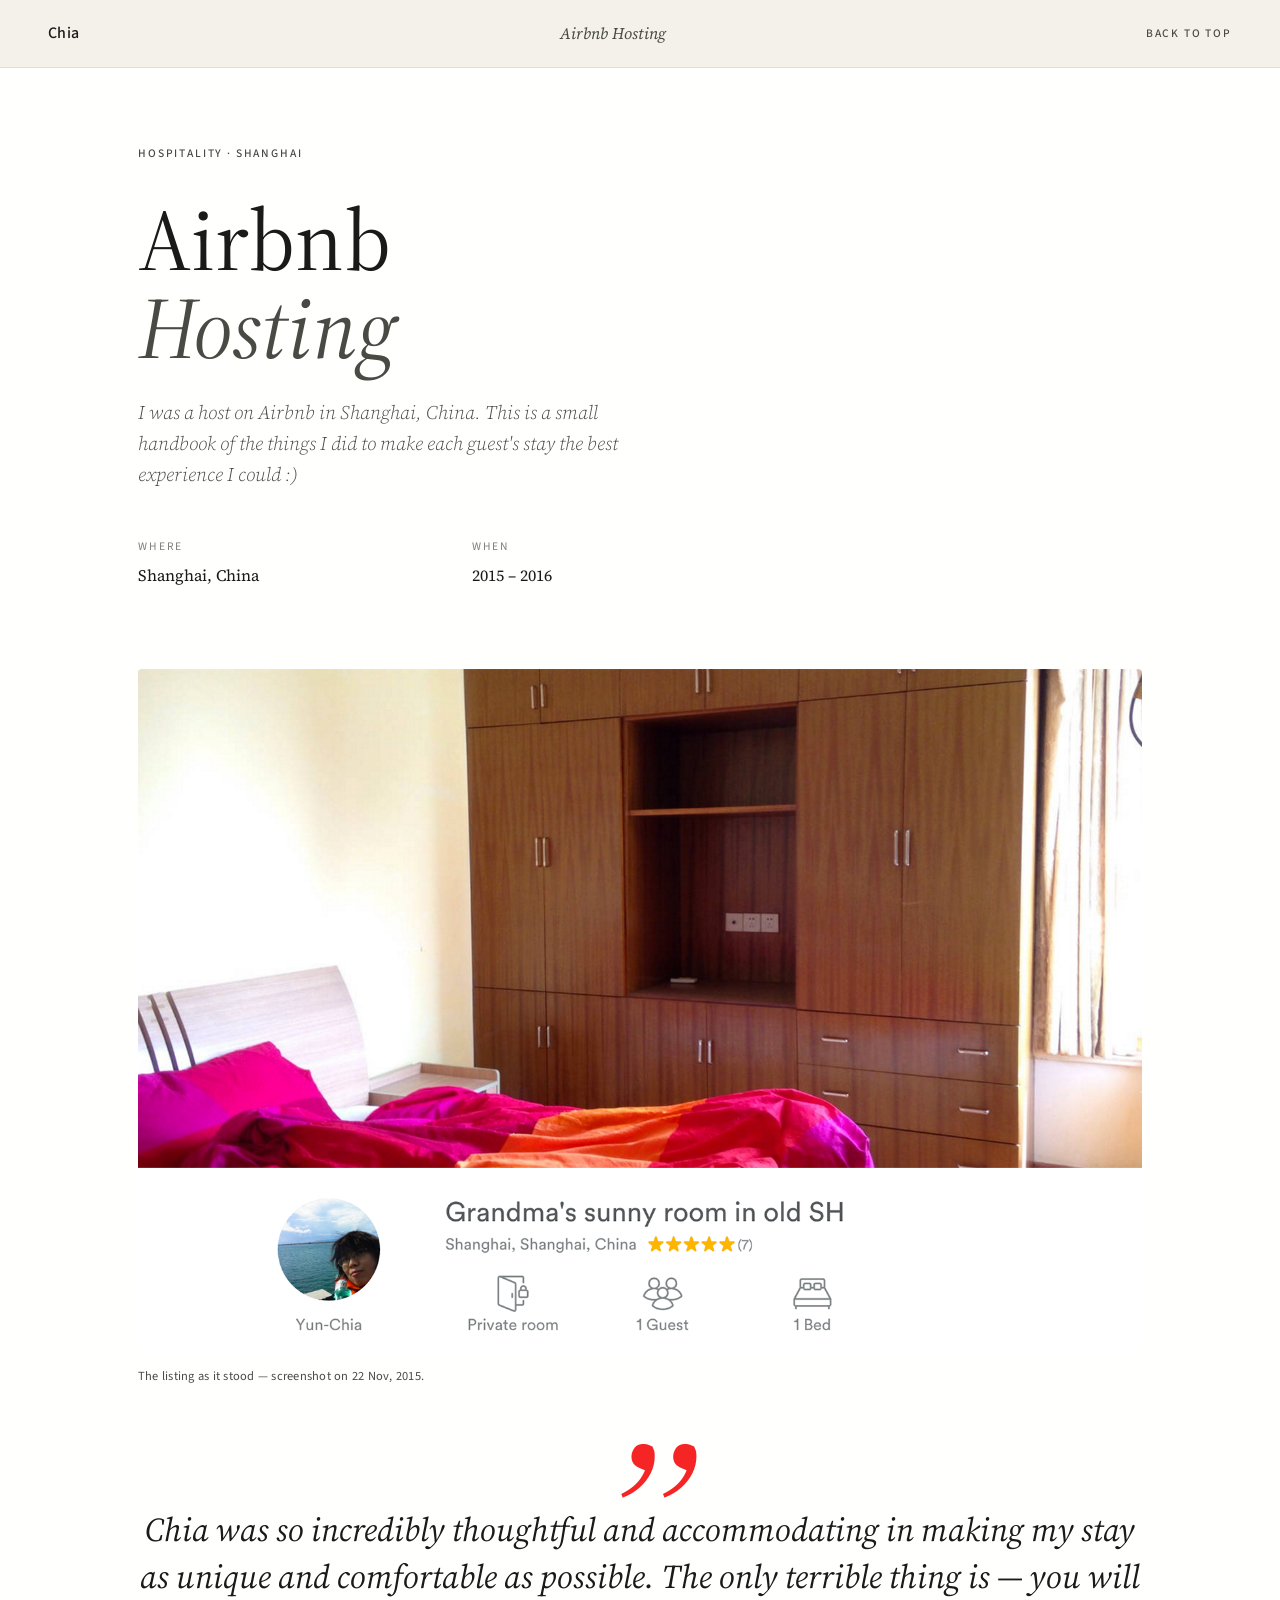
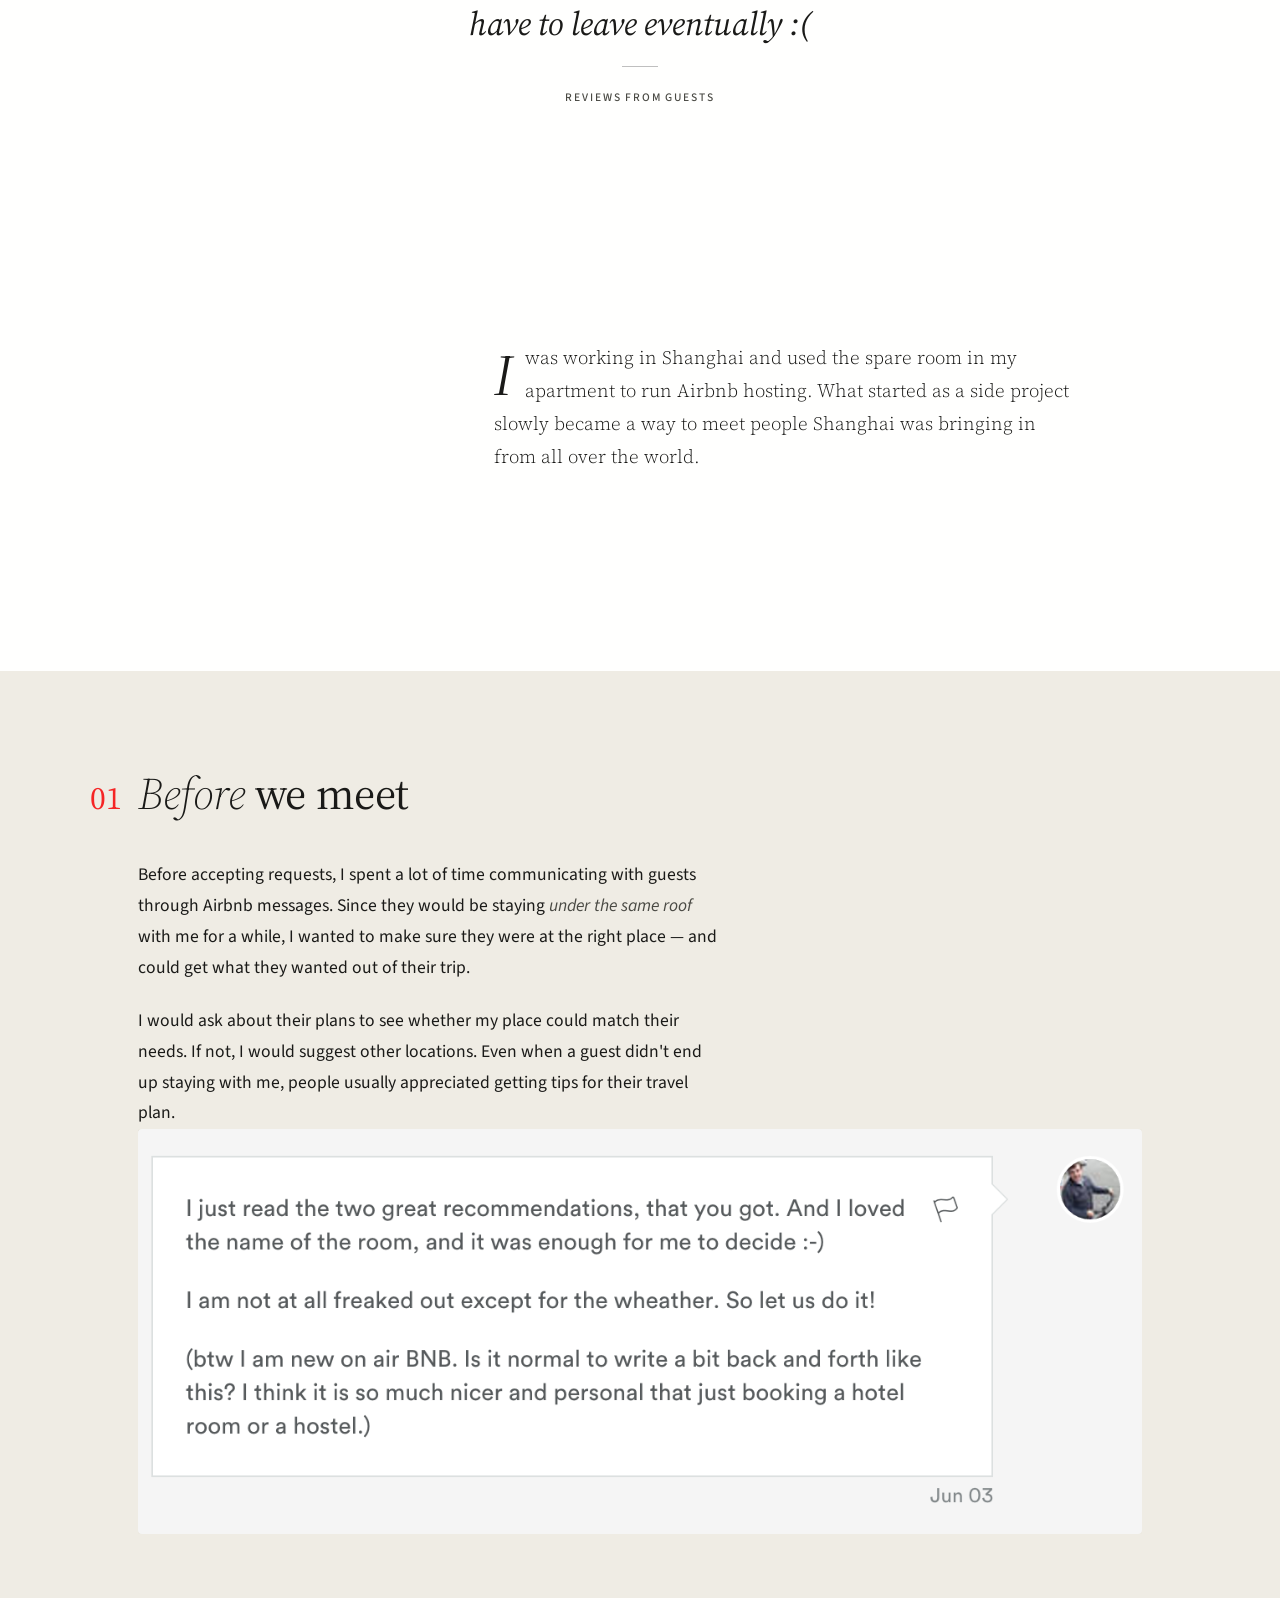
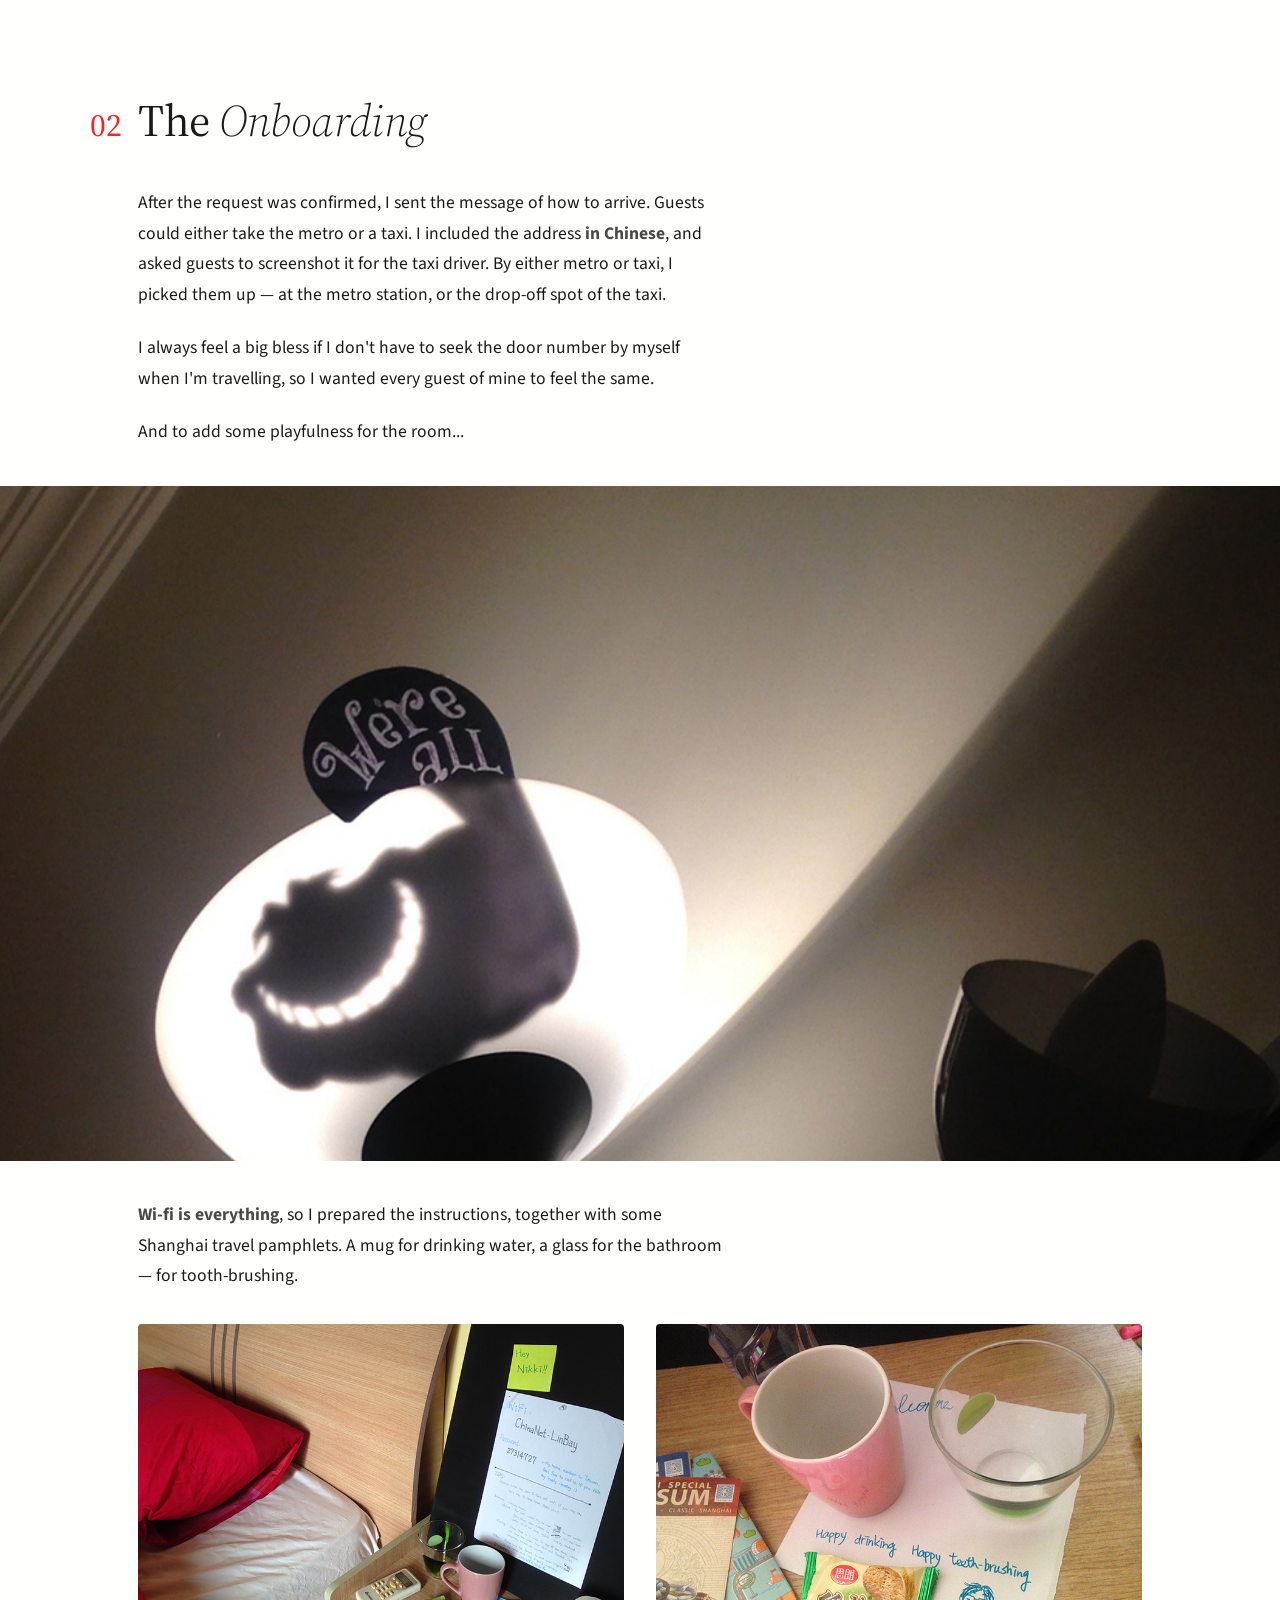
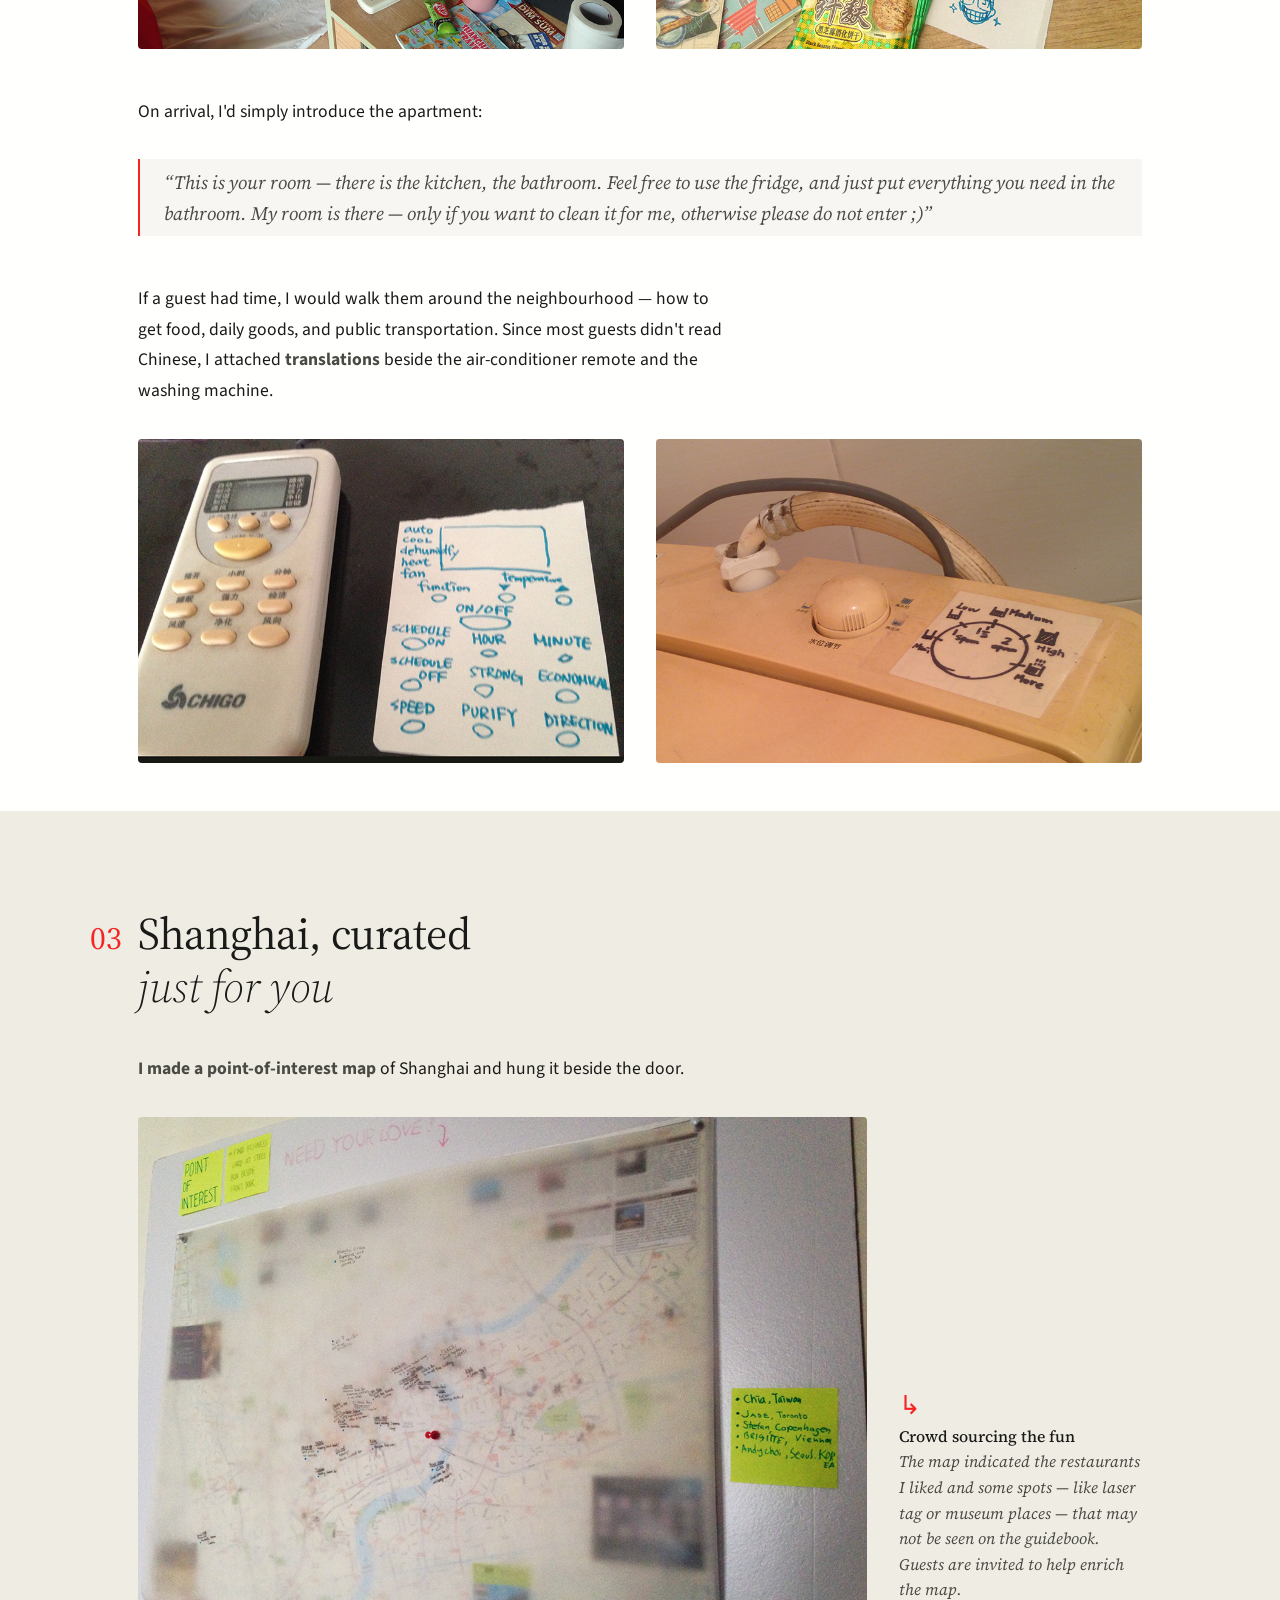
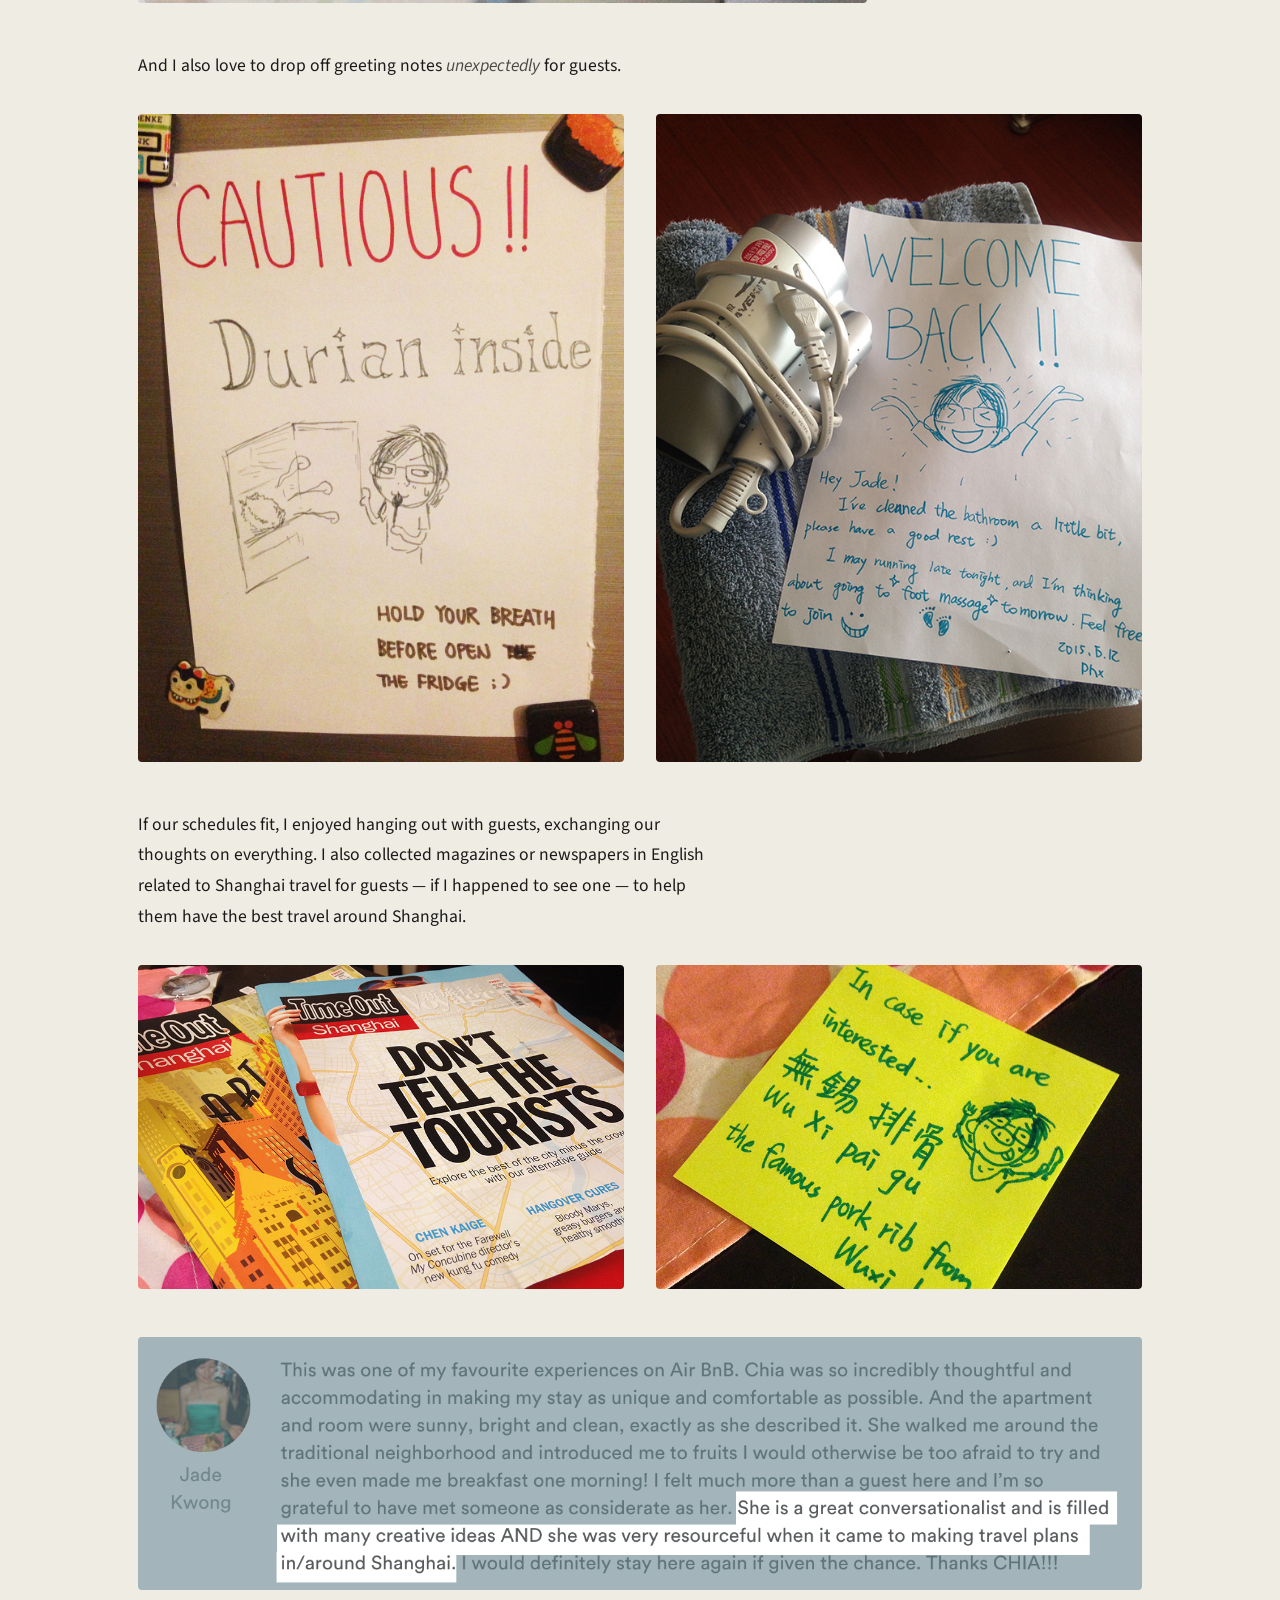
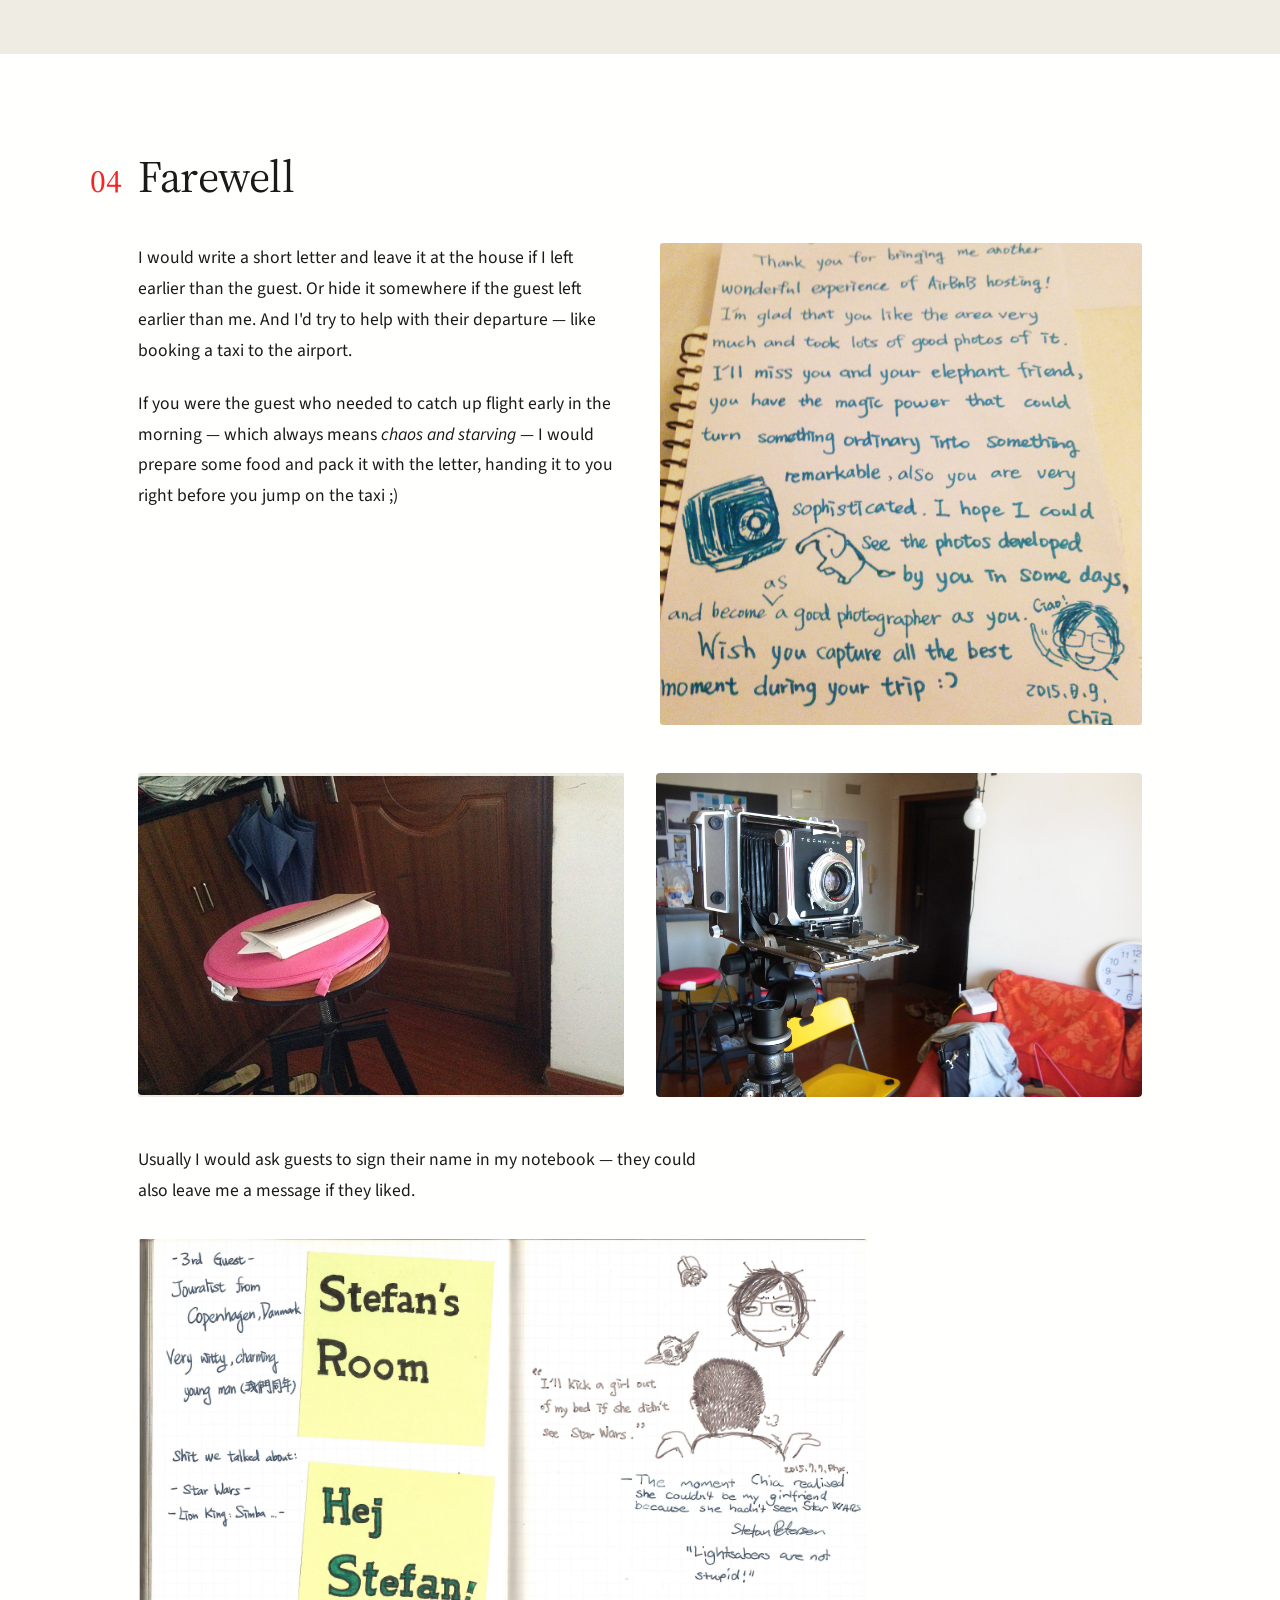
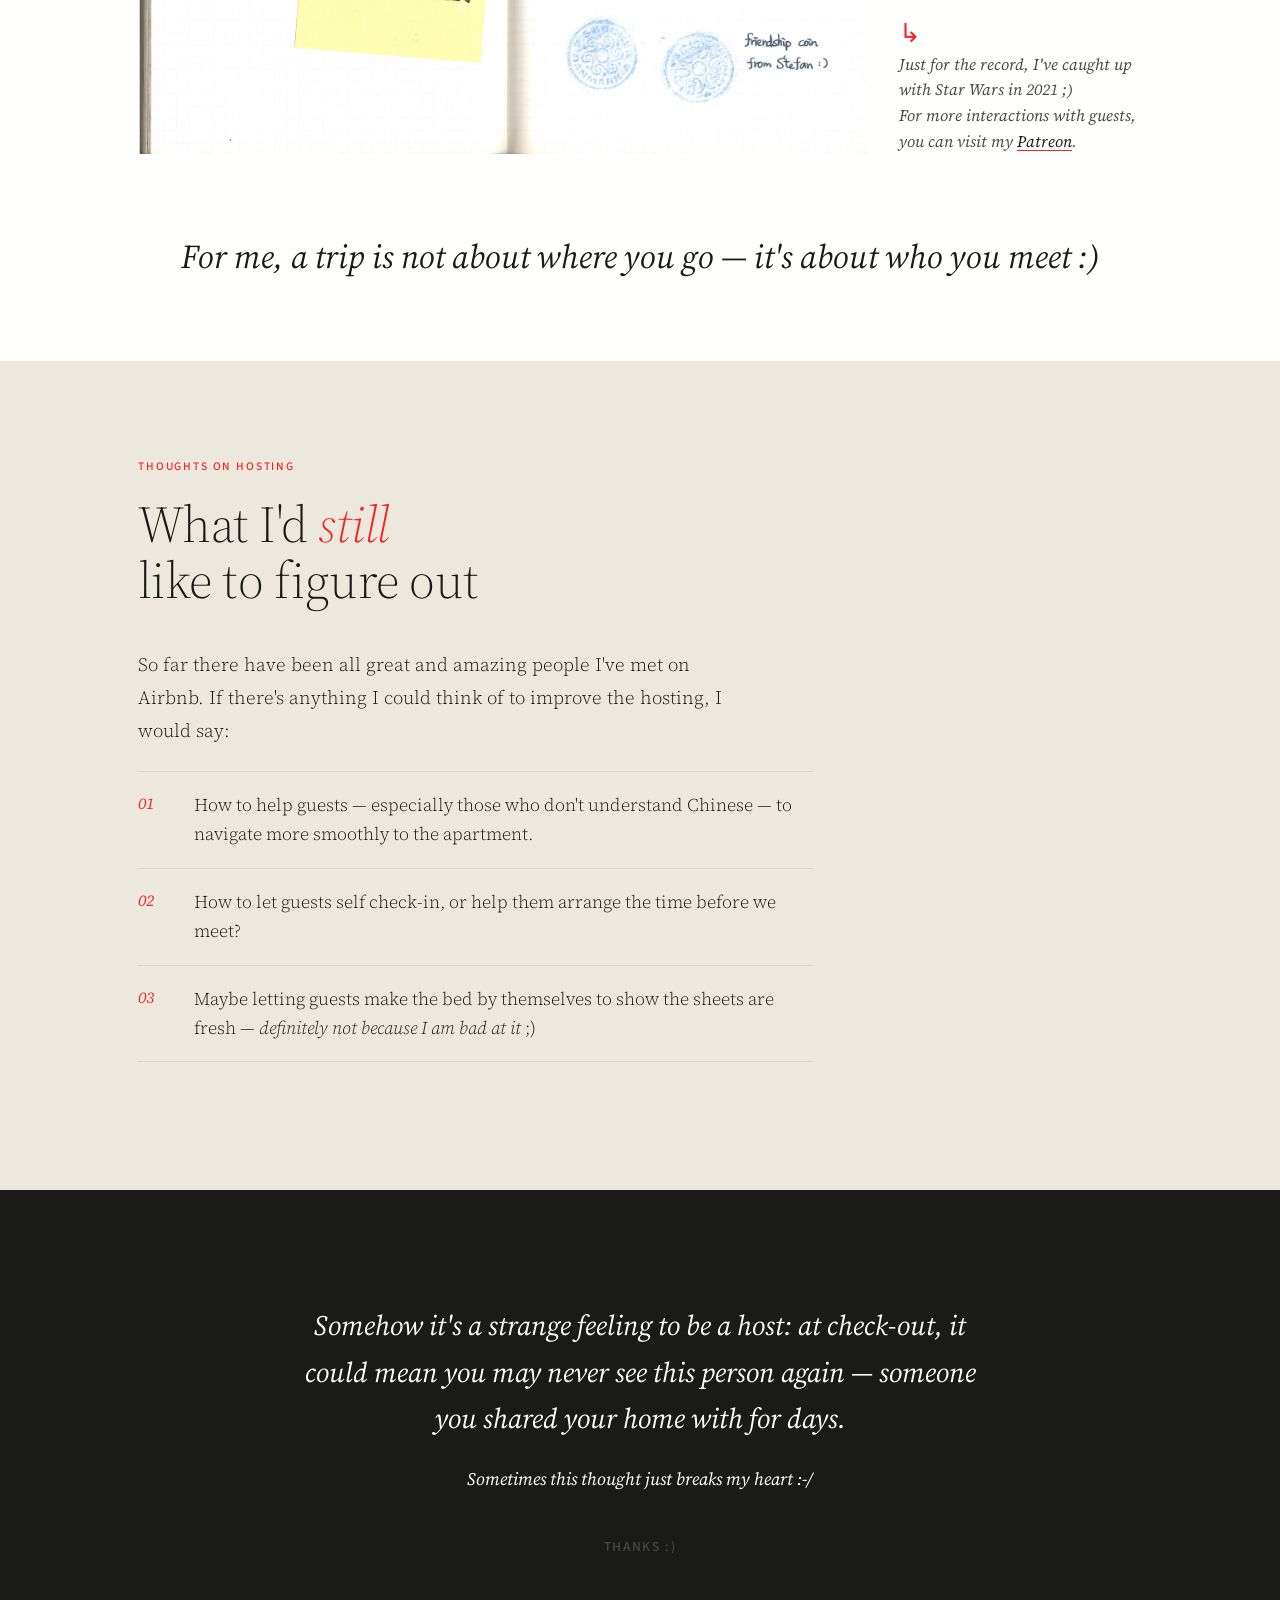
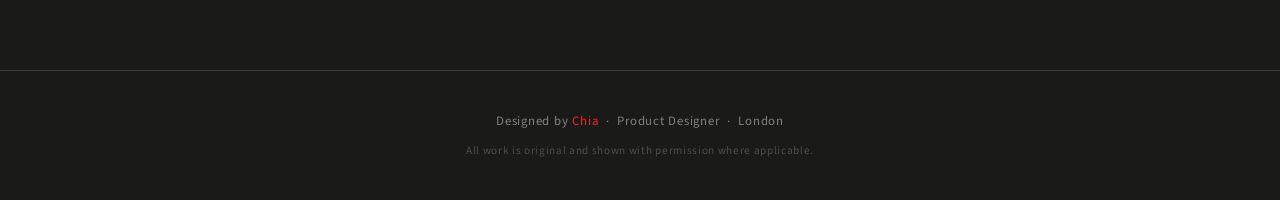
==== commit b9734297: "finalised airbnb whole content, cleanup needed" ====
--- a/work/airbnb-hosting/index.html
+++ b/work/airbnb-hosting/index.html
@@ -683,6 +683,7 @@
       background: var(--ink);
       padding: 7rem 0;
       text-align: center;
+      border-bottom: 1px solid rgba(255,255,255,0.15);
     }
     .closing__text {
       font-family: var(--serif);
@@ -749,7 +750,7 @@
     }
 
     footer.cs-footer {
-      background: var(--dark);
+      background: var(--ink);
       padding: 2.5rem 0;
       text-align: center;
     }
@@ -1046,6 +1047,15 @@
       </figure>
     </div>
 
+    <div class="photo--duo-wide">
+      <figure class="photo" data-label="Guest book">
+        <img src="../../assets/images/airbnb-hosting/guest-book.jpg" alt="Guest book with signatures and messages" onerror="this.style.display='none'">
+      </figure>
+      <figure class="photo" data-label="Guest with camera" style="background: none;">
+        <img src="../../assets/images/airbnb-hosting/guest-camera.JPG" alt="Guest with camera" onerror="this.style.display='none'">
+      </figure>
+    </div>
+
     <div class="column">
       <p>
         Usually I would ask guests to sign their name in my notebook — they could also leave me a message if they liked.
@@ -1102,8 +1112,7 @@
   </section>
 
   <!-- ══════════════════════════════════════════════════
-       PROJECT NAV
-       ══════════════════════════════════════════════════ -->
+       PROJECT NAV — commented out until projects are ready
   <div class="project-nav">
     <a class="project-nav__item" href="../field-report/">
       <span class="project-nav__label">← Previous</span>
@@ -1114,6 +1123,7 @@
       <span class="project-nav__title">All Sides</span>
     </a>
   </div>
+       ══════════════════════════════════════════════════ -->
 
   <script>
     (function () {
@@ -1138,7 +1148,8 @@
   <!-- ── FOOTER ──────────────────────────────────── -->
   <footer class="cs-footer">
     <div class="container">
-      <p>Designed by <a href="../../index.html">Chia</a> &nbsp;·&nbsp; Product Designer &nbsp;·&nbsp; London</p>
+      <p>Designed by <a href="../../about.html">Chia</a> &nbsp;·&nbsp; Product Designer &nbsp;·&nbsp; London</p>
+      <p style="margin-top: 0.5rem; font-size: 0.7rem; opacity: 0.5;">All work is original and shown with permission where applicable.</p>
     </div>
   </footer>
 
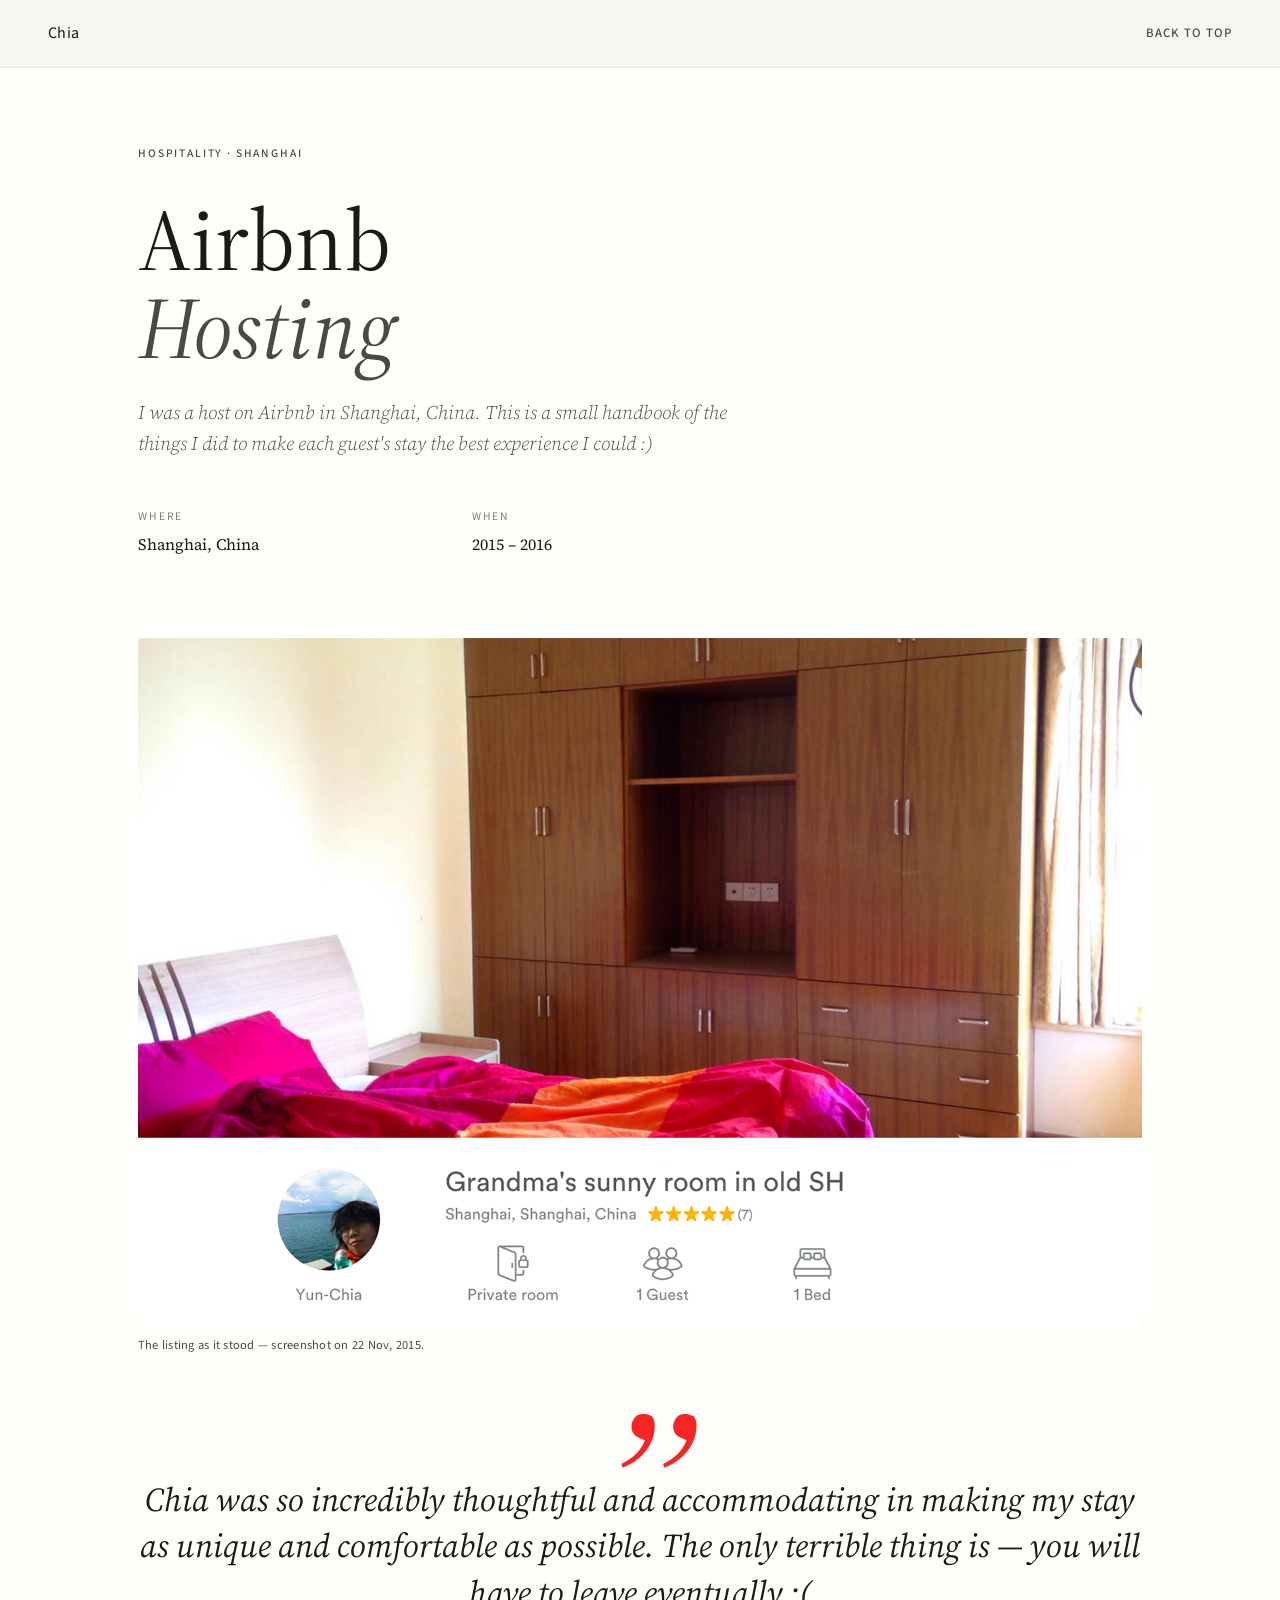
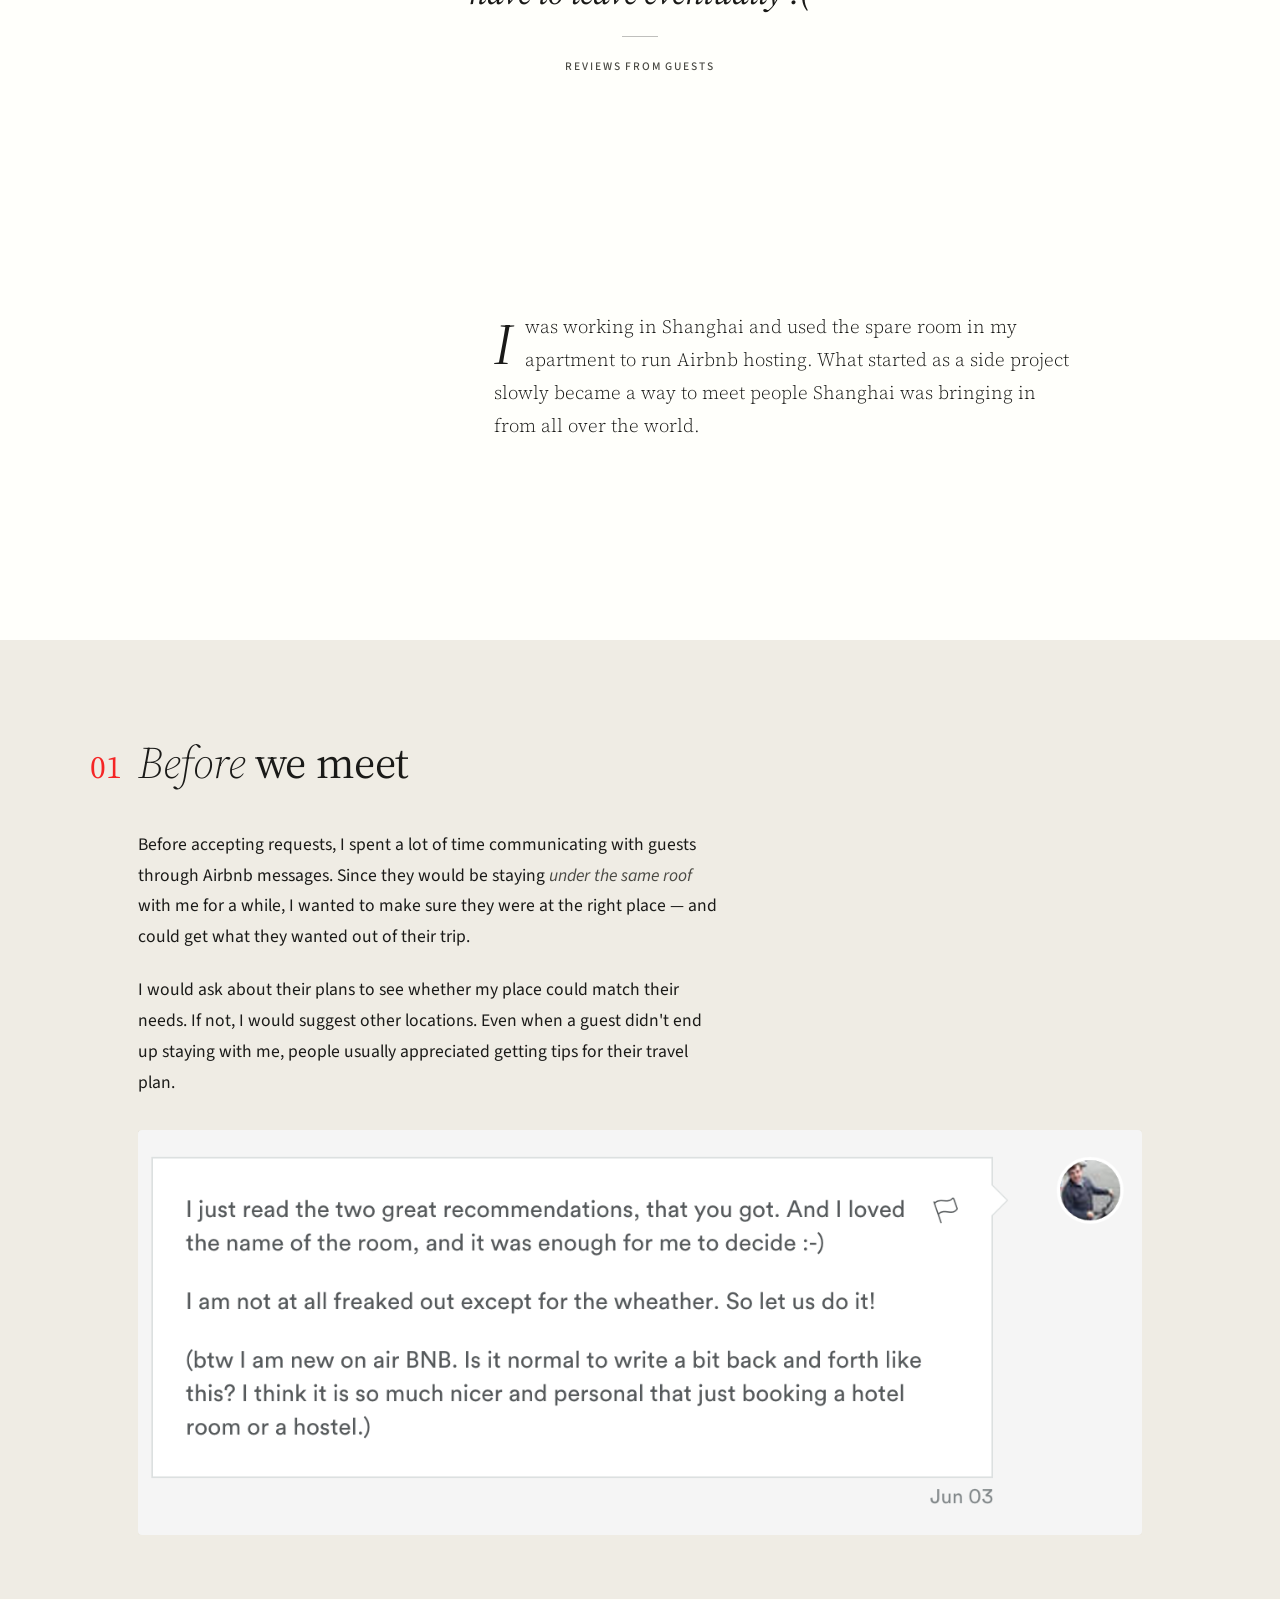
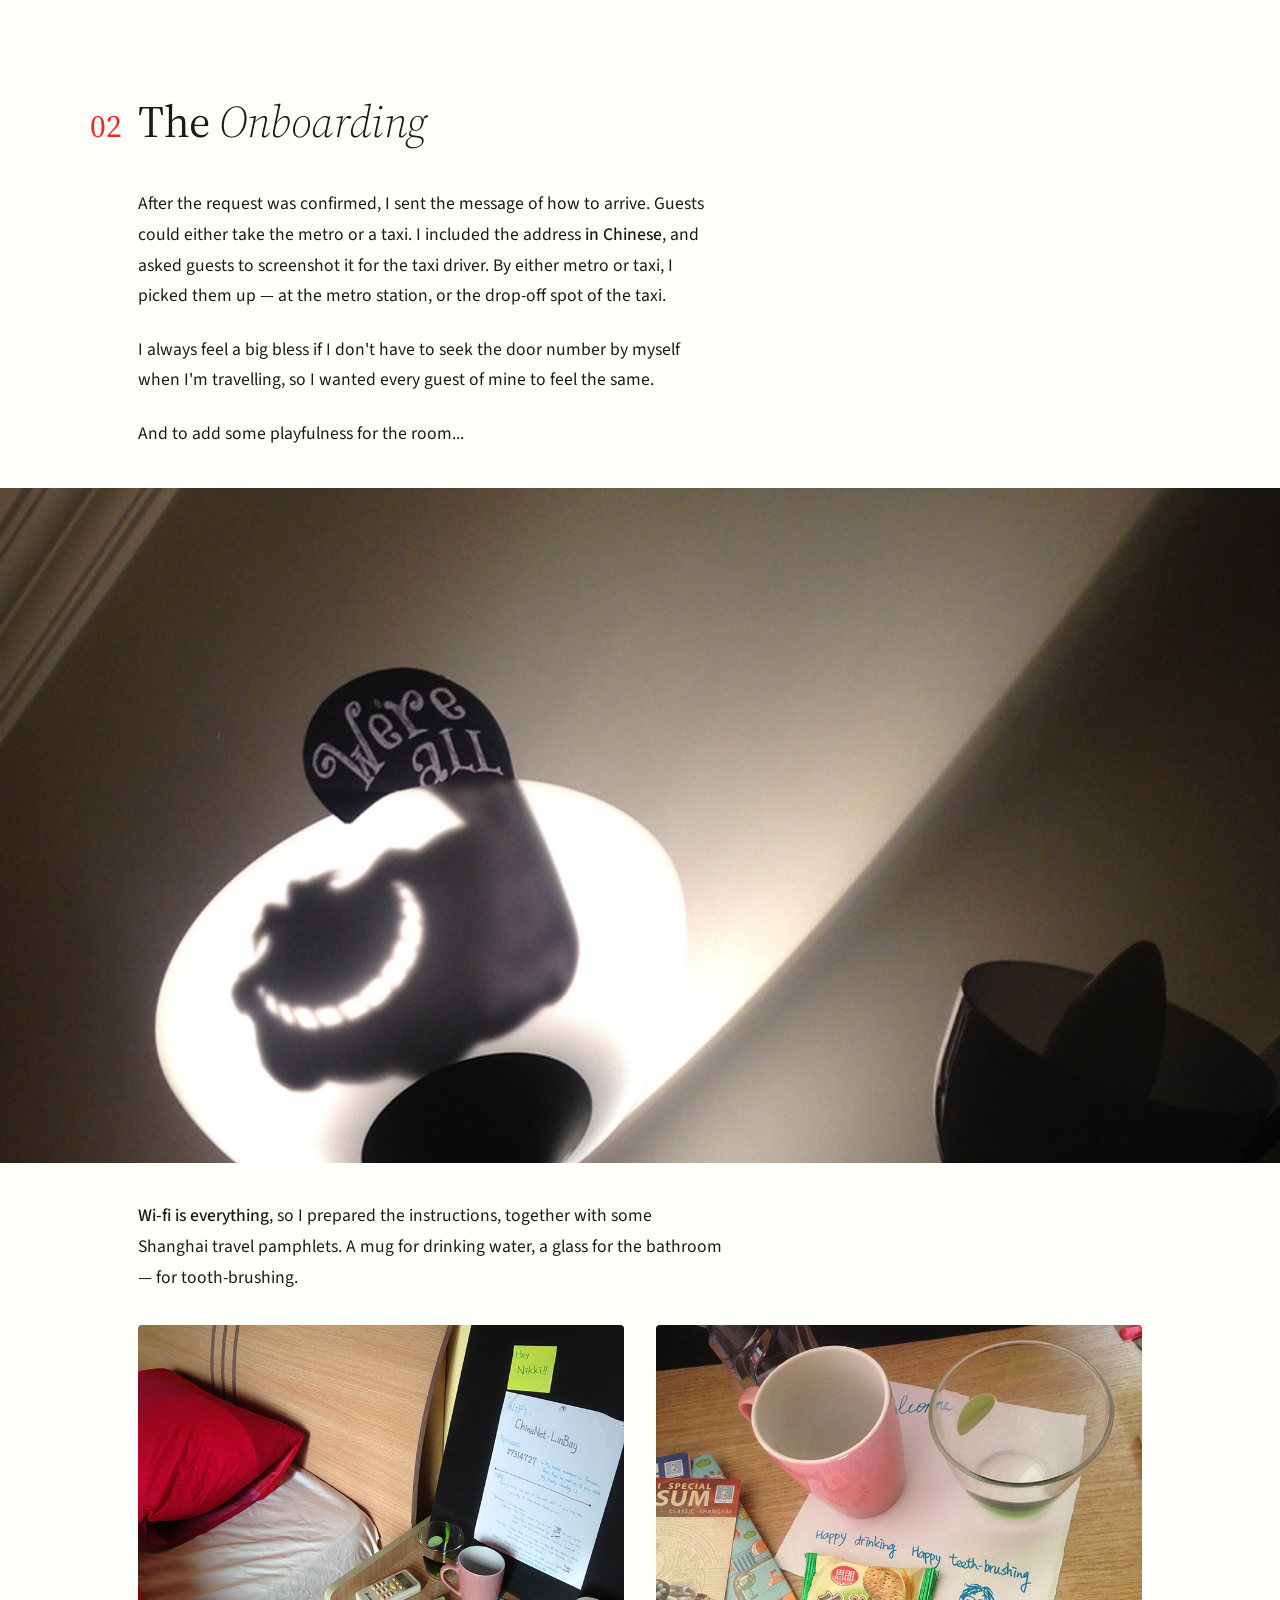
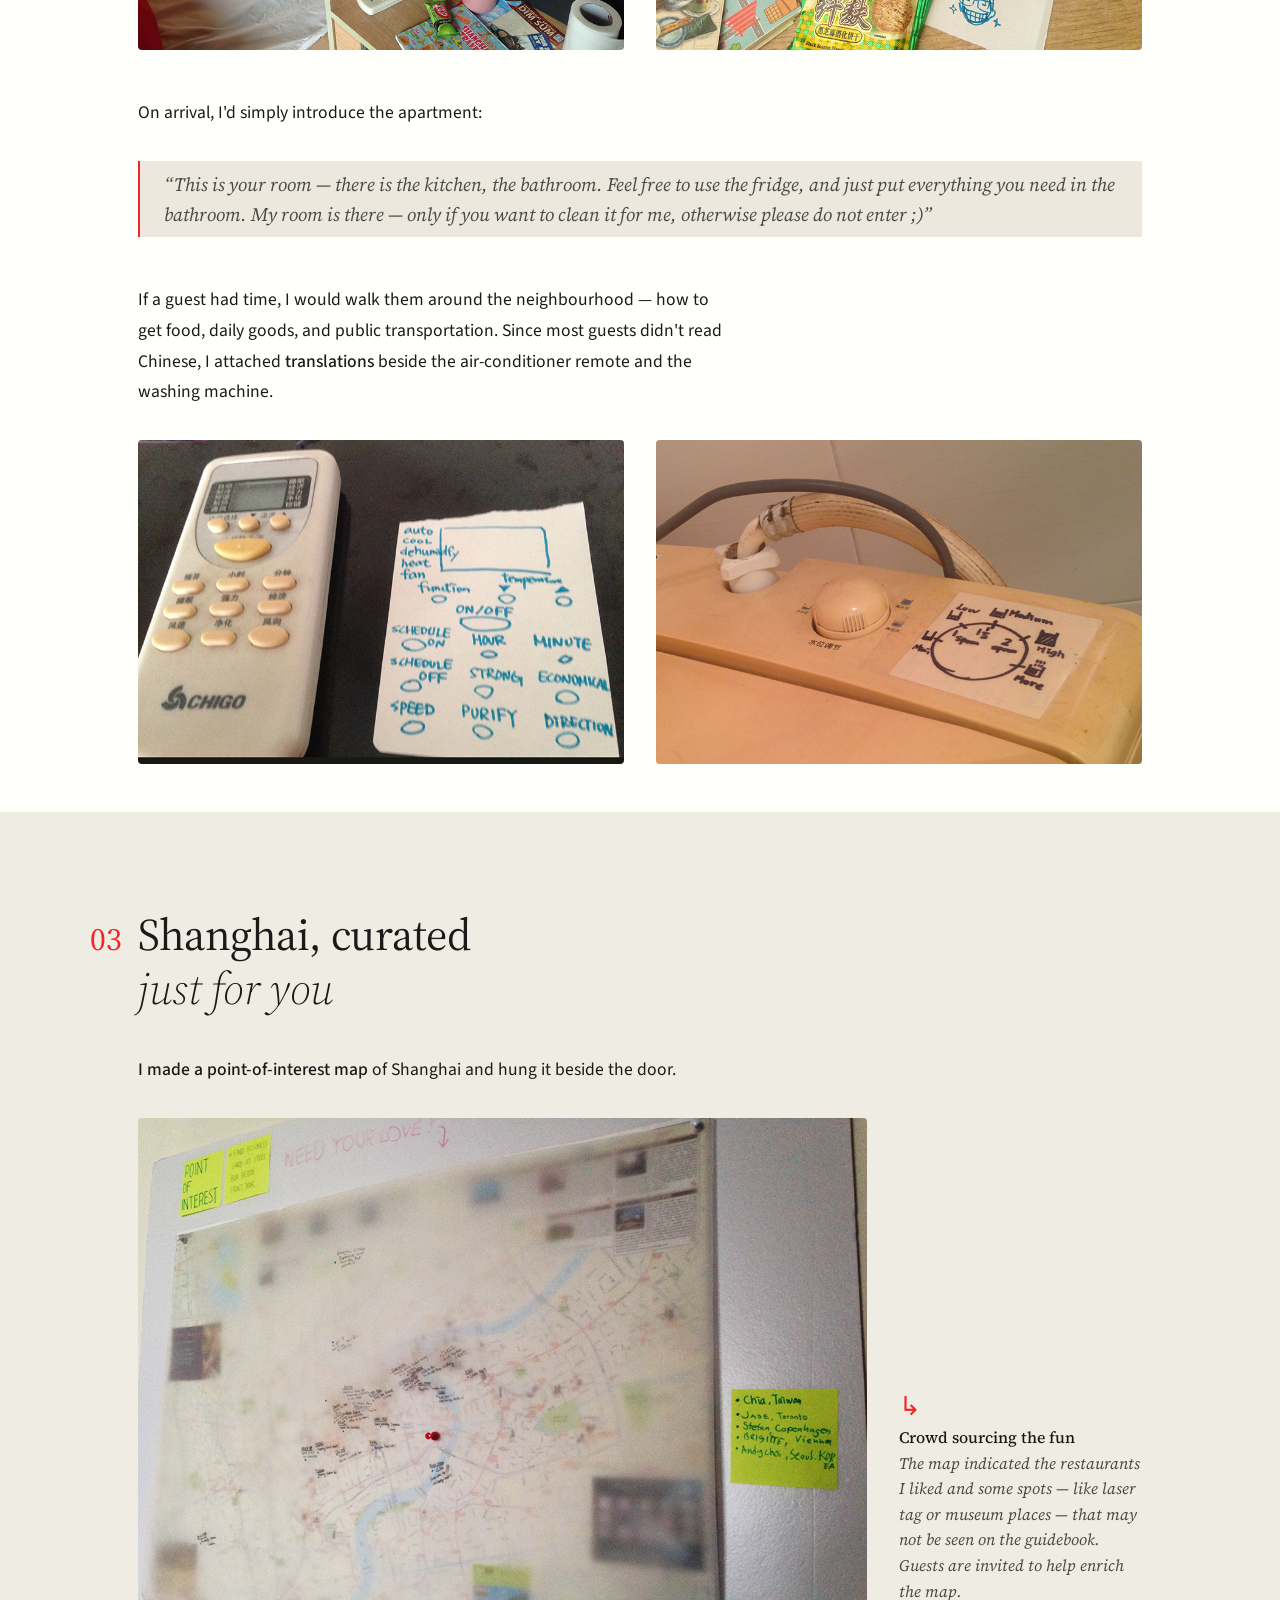
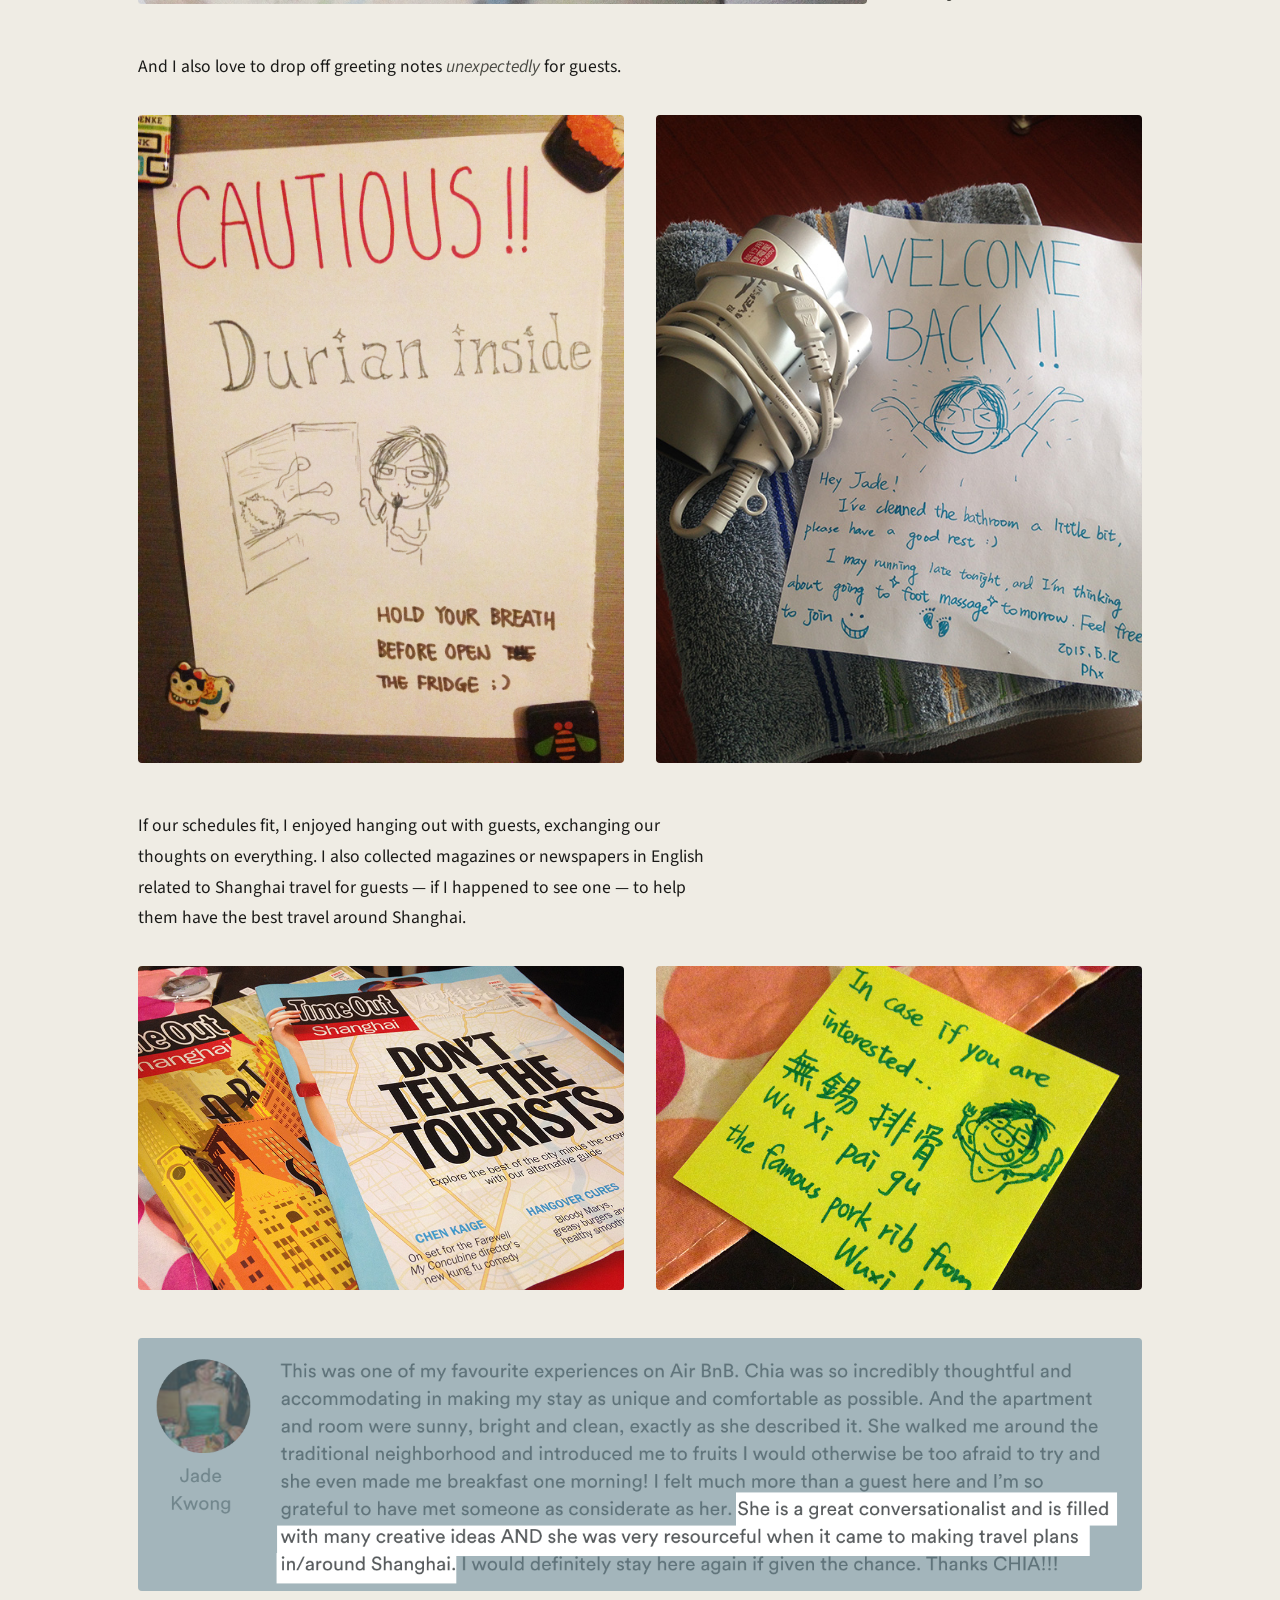
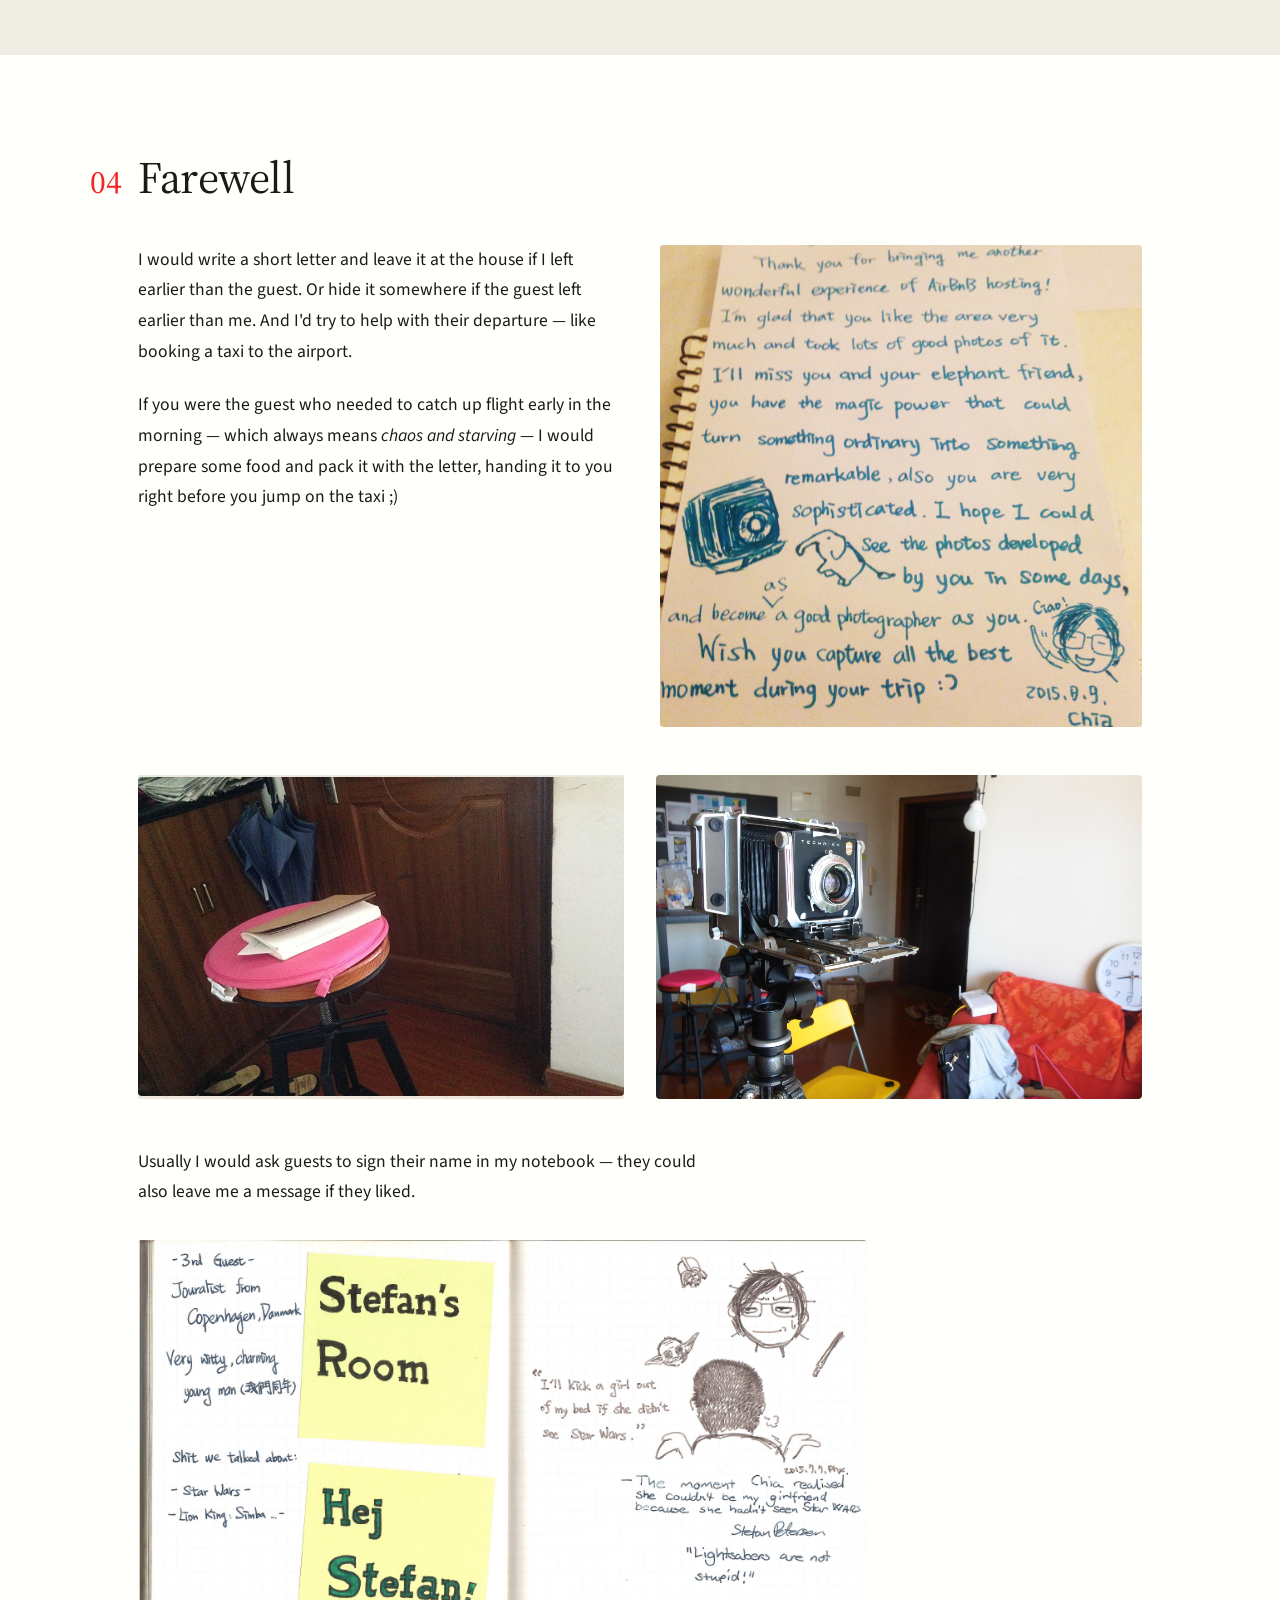
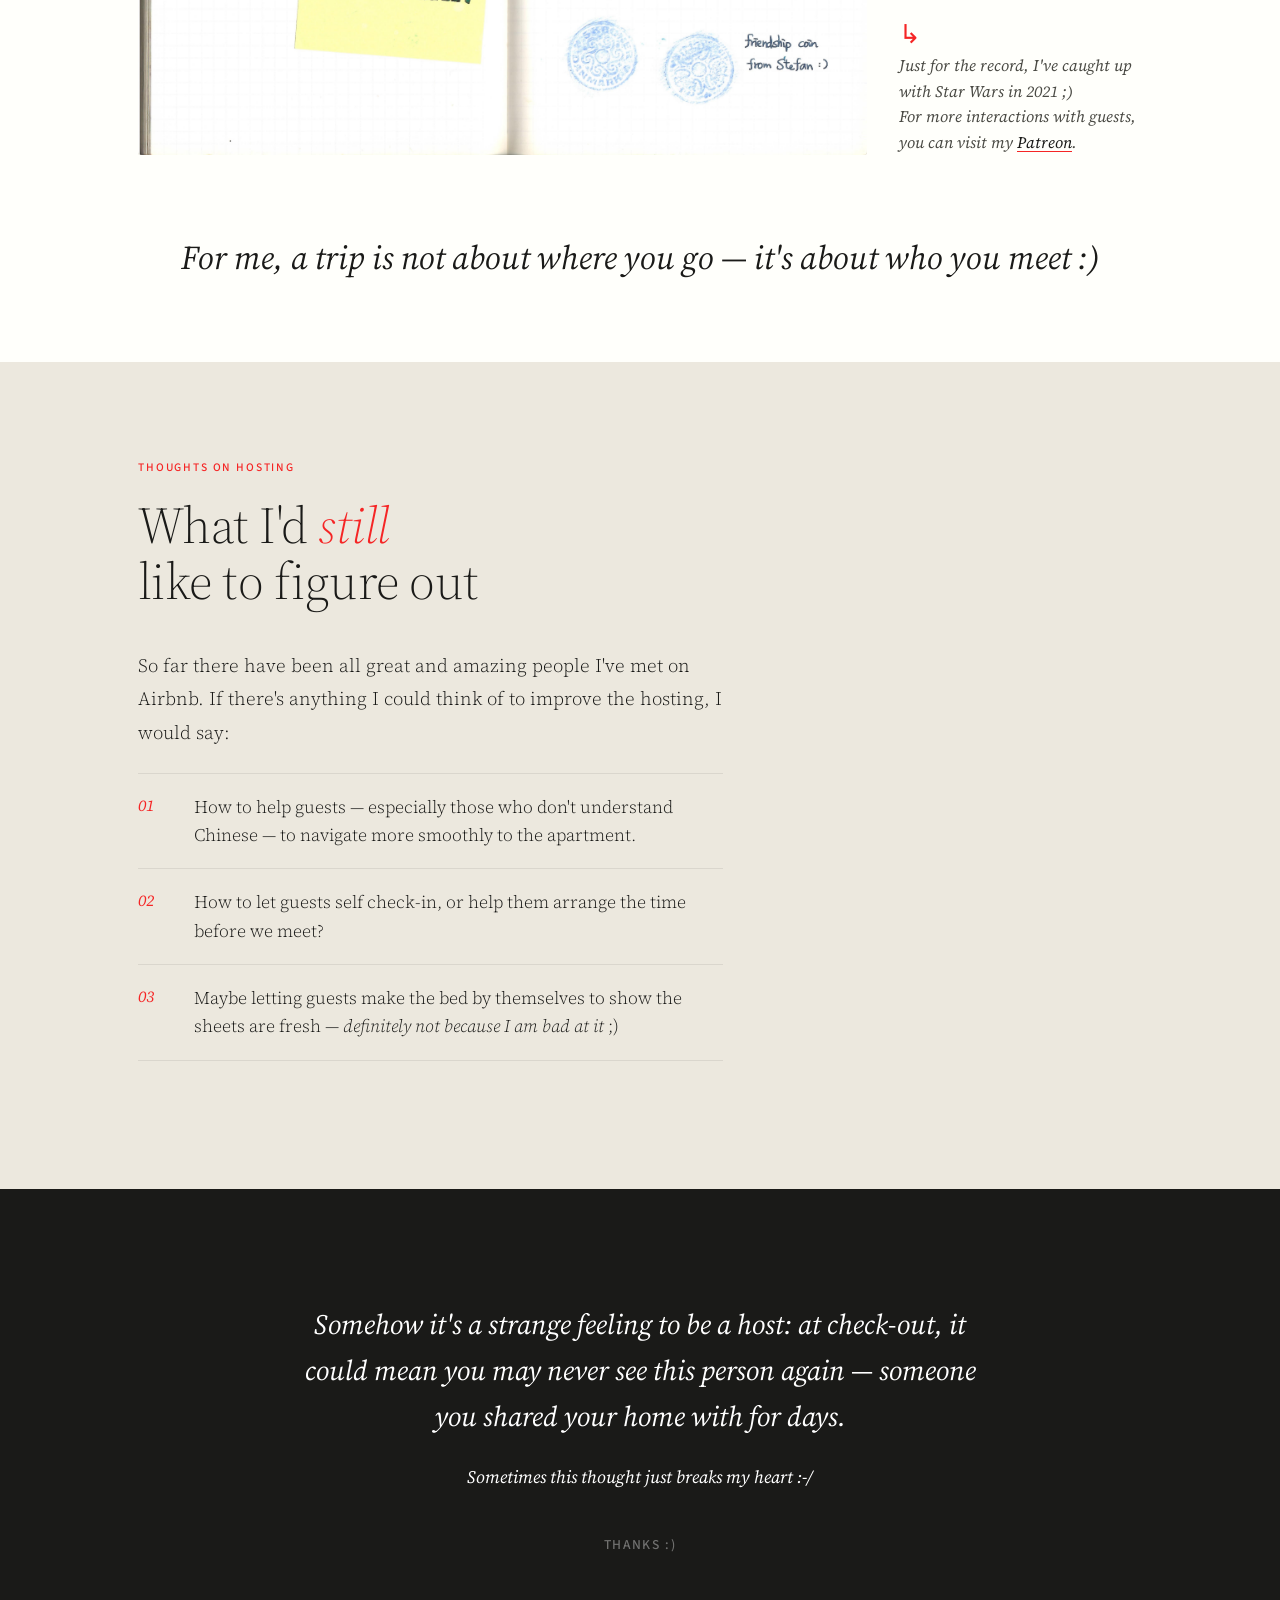
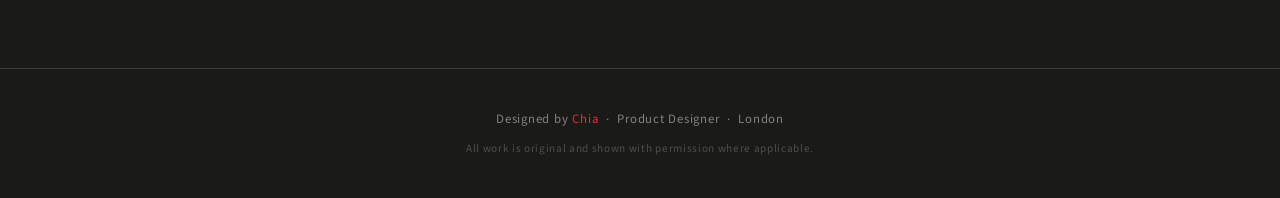
==== commit ddc4649e: "extract css for aitbnb work" ====
--- a/work/airbnb-hosting/index.html
+++ b/work/airbnb-hosting/index.html
@@ -10,800 +10,15 @@
   <link rel="preconnect" href="https://fonts.gstatic.com" crossorigin>
   <link href="https://fonts.googleapis.com/css2?family=Source+Sans+3:wght@300;400;500&family=Source+Serif+4:ital,opsz,wght@0,8..60,300;0,8..60,400;0,8..60,500;1,8..60,300;1,8..60,400;1,8..60,500&display=swap" rel="stylesheet">
 
-  <!-- Global tokens / layout utilities / nav + footer chrome -->
+  <!-- Global tokens / layout utilities / nav -->
   <link rel="stylesheet" href="../../assets/css/style.css">
-
-  <!-- Page-specific styles (embedded for now — will refactor later) -->
-  <style>
-    /* ── PAGE TOKENS ─────────────────────────────────────── */
-    :root {
-      --brand: #F52525;
-      --paper: #f3f0e9;
-      --paper-deep: #ece8de;
-      --paper-stage: #efece4;
-      --ink:   #1a1a18;
-      --ink-soft: #4a4a44;
-      --ink-faint: #8a8a82;
-      --rule:  rgba(0,0,0,0.08);
-    }
-
-    /* ── BASE ────────────────────────────────────────────── */
-    body {
-      background: var(--paper);
-      color: var(--ink);
-      font-family: var(--sans);
-      font-size: 1.0625rem;
-      line-height: 1.7;
-      font-weight: normal;
-      font-kerning: normal;
-      -webkit-font-smoothing: antialiased;
-    }
-
-    /* ── NAV ─────────────────────────────────────────────── */
-    nav.cs-nav {
-      position: fixed;
-      top: 0; left: 0; right: 0;
-      z-index: 100;
-      display: flex;
-      justify-content: space-between;
-      align-items: center;
-      padding: 1.25rem 3rem;
-      background: rgba(243, 240, 233, 0.92);
-      border-bottom: 1px solid var(--rule);
-      backdrop-filter: blur(8px);
-    }
-    .nav-logo {
-      font-family: var(--sans);
-      font-size: 1rem;
-      color: var(--ink);
-      text-decoration: none;
-      letter-spacing: 0.02em;
-      font-weight: 500;
-    }
-    .nav-project-title {
-      font-family: var(--serif);
-      font-style: italic;
-      font-size: 1rem;
-      color: var(--ink-soft);
-    }
-    .nav-back-top {
-      font-size: 0.72rem;
-      letter-spacing: 0.16em;
-      text-transform: uppercase;
-      color: var(--ink-soft);
-      text-decoration: none;
-      font-weight: 500;
-    }
-    .nav-back-top:hover { color: var(--ink); }
-
-    /* ══════════════════════════════════════════════════════
-       HERO
-       ══════════════════════════════════════════════════════ */
-    .hero { padding: 9rem 0 2rem; position: relative; }
-    .hero__inner {
-      max-width: 1100px;
-      margin: 0 auto;
-      padding: 0 3rem;
-    }
-    .hero__tag {
-      display: flex;
-      gap: 0.6rem;
-      align-items: center;
-      font-size: 0.72rem;
-      letter-spacing: 0.16em;
-      text-transform: uppercase;
-      color: var(--ink-soft);
-      margin-bottom: 2rem;
-      font-weight: 500;
-    }
-
-    .hero__title {
-      font-family: var(--serif);
-      font-weight: 400;
-      font-size: clamp(3rem, 6.8vw, 5.6rem);
-      line-height: 1.02;
-      margin-bottom: 1.5rem;
-    }
-    .hero__title em {
-      font-style: italic;
-      font-weight: 400;
-      color: var(--ink-soft);
-    }
-    .hero__dek {
-      font-family: var(--serif);
-      font-style: italic;
-      font-weight: 300;
-      font-size: clamp(1.1rem, 1.5vw, 1.35rem);
-      color: var(--ink-soft);
-      line-height: 1.6;
-      max-width: 52ch;
-      margin-bottom: 3rem;
-    }
-    .hero__meta {
-      display: grid;
-      grid-template-columns: repeat(4, auto);
-      gap: 3rem;
-    }
-    .hero__meta-item { display: flex; flex-direction: column; gap: 0.3rem; }
-    .hero__meta-label {
-      font-size: 0.72rem;
-      letter-spacing: 0.16em;
-      text-transform: uppercase;
-      color: var(--ink-soft);
-      opacity: 0.7;
-    }
-    .hero__meta-value {
-      font-family: var(--serif);
-      font-size: 1rem;
-      color: var(--ink);
-      font-weight: 400;
-    }
-
-    /* ══════════════════════════════════════════════════════
-       EDITORIAL COLUMN
-       ══════════════════════════════════════════════════════ */
-    .column {
-      max-width: 1100px;
-      margin: 0 auto;
-      padding: 0 3rem;
-    }
-    .column p {
-      font-size: 1.1rem;
-      line-height: 1.75;
-      margin-bottom: 1.4rem;
-      max-width: 65ch;
-    }
-    .column p:last-child { margin-bottom: 0; }
-    .column p strong { font-weight: bold; color: var(--ink-soft); }
-    .column p em { font-style: italic; color: var(--ink-soft); }
-    .lede::first-letter {
-      font-family: var(--serif);
-      font-style: italic;
-      font-weight: 400;
-      font-size: 3.6rem;
-      line-height: 0.9;
-      float: left;
-      padding: 0.5rem 0.8rem 0 0;
-      color: var(--ink);
-    }
-
-    /* ── LEDE SPLIT ─────────────────────────────────────── */
-    .lede-split {
-      max-width: 1100px;
-      margin: 0 auto 3rem;
-      padding: 0 3rem;
-      display: grid;
-      grid-template-columns: 1fr 2fr;
-      gap: 2rem;
-      align-items: center;
-    }
-    .lede-split__img-wrap {
-      overflow: hidden;
-      border-radius: 2px;
-      aspect-ratio: 3 / 4;
-    }
-    .lede-split__img {
-      width: 100%;
-      height: 100%;
-      object-fit: cover;
-      display: block;
-    }
-    .lede-split p {
-      font-family: var(--serif);
-      font-weight: 300;
-      font-size: 1.18rem;
-      line-height: 1.75;
-      color: var(--ink);
-      max-width: 65ch;
-    }
-
-    /* ── LEDE IMG SLIDE ANIMATION ────────────────────────── */
-    .lede-split__img {
-      will-change: transform;
-    }
-
-    @media (max-width: 900px) {
-      .lede-split {
-        grid-template-columns: 1fr;
-        padding-left: 1.5rem;
-        padding-right: 1.5rem;
-      }
-    }
-
-    /* ══════════════════════════════════════════════════════
-       SECTION BAND
-       ══════════════════════════════════════════════════════ */
-    .section-band {
-      background: var(--paper-stage);
-      padding: 0 0 4rem;
-    }
-
-    /* ── MAP SPLIT — 3:1 image + aside ─────────────────── */
-    .map-split {
-      max-width: 1100px;
-      margin: 2rem auto 3rem;
-      padding: 0 3rem;
-      display: grid;
-      grid-template-columns: 3fr 1fr;
-      gap: 2rem;
-      align-items: start;
-    }
-    .map-split .artifact__aside { align-self: end; }
-
-    /* ── TEXT-PHOTO SPLIT — 1:1 ─────────────────────────── */
-    .text-photo-split {
-      max-width: 1100px;
-      margin: 0 auto 3rem;
-      padding: 0 3rem;
-      display: grid;
-      grid-template-columns: 1fr 1fr;
-      gap: 2.5rem;
-      align-items: start;
-    }
-    .text-photo-split .col-text { display: flex; flex-direction: column; gap: 1.4rem; }
-    .text-photo-split .col-text p {
-      font-size: 1.1rem;
-      line-height: 1.75;
-      max-width: 65ch;
-      margin: 0;
-    }
-    @media (max-width: 900px) {
-      .text-photo-split {
-        grid-template-columns: 1fr;
-        padding: 0 1.5rem;
-      }
-    }
-    @media (max-width: 900px) {
-      .map-split {
-        grid-template-columns: 1fr;
-        padding: 0 1.5rem;
-      }
-    }
-    .section-band .chapter {
-      margin-top: 0;
-      padding-top: 6rem;
-    }
-
-    /* ══════════════════════════════════════════════════════
-       CHAPTER MARKERS
-       ══════════════════════════════════════════════════════ */
-    .chapter {
-      max-width: 1100px;
-      margin: 6rem auto 2.5rem;
-      display: grid;
-      grid-template-columns: 2.5rem 1fr;
-      gap: 0.5rem;
-      align-items: baseline;
-    }
-    .chapter__num {
-      font-family: var(--serif);
-      font-size: 2rem;
-      color: var(--brand);
-      line-height: 1;
-    }
-    .chapter__title {
-      font-family: var(--serif);
-      font-weight: 400;
-      font-size: clamp(2rem, 3.6vw, 2.8rem);
-      line-height: 1.2;
-      letter-spacing: -0.01em;
-    }
-    .chapter__title em { font-style: italic; font-weight: 300; }
-
-    /* ══════════════════════════════════════════════════════
-       PHOTO PRIMITIVES
-       ══════════════════════════════════════════════════════ */
-    figure { margin: 0; }
-    figure.photo {
-      position: relative;
-      background:
-        repeating-linear-gradient(
-          45deg,
-          transparent, transparent 10px,
-          rgba(0,0,0,0.04) 10px, rgba(0,0,0,0.04) 11px
-        ),
-        var(--paper-deep);
-      border-radius: 2px;
-      overflow: hidden;
-      display: flex;
-      align-items: center;
-      justify-content: center;
-    }
-    figure.photo::before {
-      content: attr(data-label);
-      position: absolute;
-      inset: 0;
-      display: flex;
-      align-items: center;
-      justify-content: center;
-      letter-spacing: 0.16em;
-      text-transform: uppercase;
-      color: rgba(0,0,0,0.32);
-      font-size: 0.72rem;
-      font-family: var(--sans);
-      font-weight: 500;
-      padding: 1rem;
-      text-align: center;
-      z-index: 0;
-    }
-    figure.photo img {
-      position: relative;
-      z-index: 1;
-      width: 100%;
-      height: auto;
-      display: block;
-    }
-    figcaption {
-      font-family: var(--sans);
-      font-size: 0.78rem;
-      color: var(--ink-soft);
-      margin-top: 0.7rem;
-      letter-spacing: 0.02em;
-      line-height: 1.5;
-    }
-    figcaption em { font-style: italic; }
-
-    /* ── PHOTO CONTAINERS ────────────────────────────────── */
-    .photo--col {
-      max-width: 1100px;
-      margin: 0 auto;
-      padding: 0 3rem;
-    }
-
-    .photo--wide {
-      max-width: 1100px;
-      margin: 3rem auto;
-      padding: 0 3rem;
-    }
-    .photo--wide figure.photo { min-height: 0; background: none; }
-
-    .photo--duo {
-      max-width: 1100px;
-      margin: 2.5rem auto;
-      padding: 0 3rem;
-      display: grid;
-      grid-template-columns: 1fr 1fr;
-      gap: 1rem;
-    }
-    .photo--duo figure.photo { min-height: 220px; }
-
-    .photo--duo-wide {
-      max-width: 1100px;
-      margin: 2rem auto 3rem;
-      padding: 0 3rem;
-      display: grid;
-      grid-template-columns: 1fr 1fr;
-      gap: 2rem;
-    }
-
-    /* ══════════════════════════════════════════════════════
-       ARTIFACT — full-bleed, stage-coloured, with exhibit label
-       ══════════════════════════════════════════════════════ */
-    .artifact {
-      background: var(--paper-stage);
-      padding: 6rem 0;
-      margin: 5rem 0;
-      position: relative;
-    }
-    .artifact__stage {
-      max-width: 1300px;
-      margin: 0 auto;
-      padding: 0 4rem;
-    }
-    .artifact__media figure.photo {
-      min-height: 520px;
-      background:
-        repeating-linear-gradient(
-          45deg,
-          transparent, transparent 12px,
-          rgba(0,0,0,0.045) 12px, rgba(0,0,0,0.045) 13px
-        ),
-        #e6e2d6;
-    }
-    /* Caption slot — user fills in later */
-    .artifact__caption {
-      margin-top: 1rem;
-      min-height: 1.4rem;
-      font-family: var(--sans);
-      font-size: 0.78rem;
-      color: var(--ink-soft);
-      line-height: 1.5;
-    }
-    .artifact__caption:empty::before {
-      content: '';
-      display: block;
-    }
-
-    /* Artifact with side note (marginalia) */
-    .artifact--note .artifact__stage {
-      display: grid;
-      grid-template-columns: 1fr 240px;
-      gap: 3rem;
-      align-items: end;
-    }
-    .artifact--note .artifact__aside {
-      padding-bottom: 1rem;
-    }
-    .artifact__aside-mark {
-      font-family: var(--serif);
-      font-size: 1.6rem;
-      color: var(--brand);
-      line-height: 1;
-      margin-bottom: 0.8rem;
-    }
-    .artifact__aside p {
-      font-family: var(--serif);
-      font-style: italic;
-      font-size: 1rem;
-      line-height: 1.6;
-      color: var(--ink-soft);
-    }
-    .artifact__aside p strong { color: var(--ink); font-style: normal; font-weight: 500; }
-    .artifact__aside a {
-      color: var(--ink);
-      text-decoration: underline;
-      text-decoration-color: var(--brand);
-      text-underline-offset: 3px;
-      transition: color 0.15s;
-    }
-    .artifact__aside a:hover { color: var(--brand); }
-
-    /* Full-bleed parallax — 80vh window, image scrolls slower than page */
-    .artifact--full-bleed {
-      padding: 0;
-      margin: 2.4rem 0;
-      height: 75vh;
-      overflow: hidden;
-      position: relative;
-      /* Named scroll timeline tied to this section's viewport intersection */
-      view-timeline-name: --parallax;
-      view-timeline-axis: block;
-    }
-    .artifact--full-bleed .artifact__stage,
-    .artifact--full-bleed .artifact__media {
-      max-width: none;
-      padding: 0;
-      height: 100%;
-    }
-    .artifact--full-bleed .artifact__media figure.photo {
-      border-radius: 0;
-      height: 100%;
-      min-height: unset;
-      overflow: hidden;
-      background: none;
-    }
-    .artifact--full-bleed .artifact__media figure.photo::before {
-      display: none;
-    }
-    .artifact--full-bleed .artifact__media figure.photo img {
-      width: 100%;
-      height: 130%;
-      object-fit: cover;
-      object-position: center center;
-      display: block;
-      will-change: transform;
-      animation: parallax-scroll linear both;
-      animation-timeline: --parallax;
-      animation-range: cover 0% cover 100%;
-    }
-    @keyframes parallax-scroll {
-      from { transform: translateY(10%); }
-      to   { transform: translateY(-10%); }
-    }
-
-    /* Mobile: natural height, full width, no parallax */
-    @media (max-width: 768px) {
-      .artifact--full-bleed {
-        margin: 0;
-        padding: 0;
-        height: auto;
-        overflow: visible;
-      }
-      .artifact--full-bleed .artifact__stage,
-      .artifact--full-bleed .artifact__media {
-        height: auto;
-      }
-      .artifact--full-bleed .artifact__media figure.photo {
-        height: auto;
-        min-height: unset;
-        overflow: visible;
-      }
-      .artifact--full-bleed .artifact__media figure.photo img {
-        width: 100%;
-        height: auto;
-        animation: none;
-        transform: none;
-      }
-    }
-    @media (prefers-reduced-motion: reduce) {
-      .artifact--full-bleed .artifact__media figure.photo img {
-        height: 100%;
-        animation: none;
-        transform: translateY(-5%);
-      }
-    }
-
-    /* Artifact duo — two objects side by side, exhibit-style */
-    .artifact-duo .artifact__stage {
-      display: grid;
-      grid-template-columns: 1fr 1fr;
-      gap: 2.5rem;
-    }
-    .artifact-duo .artifact__media figure.photo { min-height: 380px; }
-
-    /* Section title above artifact (in-place chapter) */
-    .artifact__intro {
-      max-width: 1300px;
-      margin: 0 auto 3rem;
-      padding: 0 4rem;
-      display: grid;
-      grid-template-columns: 64px 1fr;
-      gap: 2rem;
-      align-items: baseline;
-    }
-    .artifact__intro .chapter__num { font-size: 2.2rem; }
-
-    /* ══════════════════════════════════════════════════════
-       PULL QUOTE
-       ══════════════════════════════════════════════════════ */
-    .pullquote {
-      max-width: 1100px;
-      margin: 5rem auto;
-      padding: 0 3rem;
-      text-align: center;
-    }
-    .pullquote__mark {
-      font-family: var(--serif);
-      font-style: italic;
-      font-size: clamp(8rem, 18vw, 20rem);
-      line-height: 0.6;
-      color: var(--brand);
-      display: block;
-      margin-bottom: -6rem;
-    }
-    .pullquote__text {
-      font-family: var(--serif);
-      font-style: italic;
-      font-weight: normal;
-      font-size: clamp(1.5rem, 2.6vw, 2.1rem);
-      line-height: 1.4;
-      color: var(--ink);
-      margin-bottom: 1.2rem;
-      margin-left: auto;
-      margin-right: auto;
-    }
-    .pullquote__attr {
-      font-family: var(--sans);
-      font-size: 0.72rem;
-      letter-spacing: 0.16em;
-      text-transform: uppercase;
-      color: var(--ink-soft);
-      font-weight: 500;
-    }
-    .pullquote__rule {
-      width: 36px;
-      height: 1px;
-      background: rgba(0,0,0,0.25);
-      margin: 0 auto 0.9rem;
-    }
-
-    /* ── ASIDE BLOCKQUOTE (inline script) ─────────────── */
-    blockquote.aside {
-      background: var(--light);
-      font-family: var(--serif);
-      font-style: italic;
-      font-size: 1.18rem;
-      line-height: 1.6;
-      color: var(--ink-soft);
-      padding: 0.5rem 0 0.5rem 1.5rem;
-      border-left: 2px solid var(--brand);
-      margin: 2rem 0 3rem;
-    }
-
-    /* ── SECTION RULES ──────────────────────────────── */
-
-    /* ══════════════════════════════════════════════════════
-       THOUGHTS ON HOSTING — gets its own visual weight
-       ══════════════════════════════════════════════════════ */
-    .thoughts {
-      background: var(--paper-deep);
-      color: var(--ink);
-      padding: 6rem 0;
-    }
-    .thoughts__inner {
-      max-width: 1100px;
-      margin: 0 auto;
-      padding: 0 3rem;
-    }
-    .thoughts__label {
-      font-family: var(--sans);
-      font-size: 0.72rem;
-      letter-spacing: 0.16em;
-      text-transform: uppercase;
-      color: var(--brand);
-      font-weight: 500;
-      margin-bottom: 1.2rem;
-    }
-    .thoughts__title {
-      font-family: var(--serif);
-      font-weight: 300;
-      font-size: clamp(2.2rem, 4vw, 3.2rem);
-      line-height: 1.1;
-      color: var(--ink);
-      letter-spacing: -0.01em;
-      margin-bottom: 2.5rem;
-    }
-    .thoughts__title em { font-style: italic; color: var(--brand); }
-    .thoughts p {
-      font-family: var(--serif);
-      font-weight: 300;
-      font-size: 1.18rem;
-      line-height: 1.75;
-      color: var(--ink);
-      margin-bottom: 1.4rem;
-      max-width: 65ch;
-    }
-    .thoughts p em { font-style: italic; color: var(--ink); }
-    .thoughts p strong { color: var(--ink); font-weight: 500; }
-    .reflect-list {
-      list-style: none;
-      counter-reset: r;
-      margin: 1.5rem 0 2rem;
-    }
-    .reflect-list li {
-      counter-increment: r;
-      position: relative;
-      padding: 1.2rem 0 1.2rem 3.5rem;
-      border-top: 1px solid var(--rule);
-      font-family: var(--serif);
-      font-weight: 300;
-      font-size: 1.12rem;
-      line-height: 1.6;
-      color: var(--ink);
-      max-width: 75ch;
-    }
-    .reflect-list li:last-child { border-bottom: 1px solid var(--rule); }
-    .reflect-list li::before {
-      content: '0' counter(r);
-      position: absolute;
-      left: 0;
-      top: 1.2rem;
-      font-family: var(--serif);
-      font-style: italic;
-      font-size: 1rem;
-      color: var(--brand);
-      font-weight: 400;
-    }
-    .reflect-list li em { font-style: italic; color: var(--ink); }
-
-    /* ══════════════════════════════════════════════════════
-       CLOSING
-       ══════════════════════════════════════════════════════ */
-    .closing {
-      background: var(--ink);
-      padding: 7rem 0;
-      text-align: center;
-      border-bottom: 1px solid rgba(255,255,255,0.15);
-    }
-    .closing__text {
-      font-family: var(--serif);
-      font-size: clamp(1.2rem, 2.4vw, 1.75rem);
-      font-weight: 400;
-      color: #fff;
-      font-style: italic;
-      max-width: 48ch;
-      margin: 0 auto;
-      line-height: 1.65;
-    }
-    .closing__second {
-      margin-top: 1.5rem;
-      font-family: var(--serif);
-      font-size: 1.1rem;
-      color: #fff;
-      font-style: italic;
-    }
-    .closing__thanks {
-      margin-top: 2.5rem;
-      font-family: var(--sans);
-      font-size: 0.85rem;
-      letter-spacing: 0.12em;
-      text-transform: uppercase;
-      color: rgba(255,255,255,0.2);
-      font-weight: 500;
-    }
-
-    /* ══════════════════════════════════════════════════════
-       PROJECT NAV / FOOTER
-       ══════════════════════════════════════════════════════ */
-    .project-nav {
-      display: grid;
-      grid-template-columns: 1fr 1fr;
-      border-top: 1px solid var(--rule);
-    }
-    .project-nav__item {
-      display: flex;
-      flex-direction: column;
-      gap: 0.4rem;
-      padding: 1.8rem 3rem;
-      text-decoration: none;
-      color: var(--ink);
-    }
-    .project-nav__item:hover { background: var(--paper-deep); }
-    .project-nav__item--next {
-      text-align: right;
-      border-left: 1px solid var(--rule);
-    }
-    .project-nav__label {
-      font-size: 0.72rem;
-      letter-spacing: 0.16em;
-      text-transform: uppercase;
-      color: var(--ink-soft);
-      opacity: 0.7;
-      font-weight: 500;
-    }
-    .project-nav__title {
-      font-family: var(--serif);
-      font-style: italic;
-      font-weight: 400;
-      font-size: 1.1rem;
-      color: var(--ink);
-    }
-
-    footer.cs-footer {
-      background: var(--ink);
-      padding: 2.5rem 0;
-      text-align: center;
-    }
-    footer.cs-footer p {
-      font-size: 0.8rem;
-      color: rgba(255,255,255,0.45);
-      letter-spacing: 0.06em;
-    }
-    footer.cs-footer a { color: var(--brand); text-decoration: none; }
-    footer.cs-footer a:hover { text-decoration: underline; }
-
-    /* ══════════════════════════════════════════════════════
-       RESPONSIVE
-       ══════════════════════════════════════════════════════ */
-    @media (max-width: 900px) {
-      nav.cs-nav { padding: 1rem 1.5rem; }
-      .pullquote__mark { margin-bottom: -2rem; }
-      .hero__inner, .column, .chapter, .pullquote, .closing,
-      .photo--col, .photo--duo, .photo--duo-wide {
-        padding-left: 1.5rem; padding-right: 1.5rem;
-      }
-      .photo--wide {
-        padding-left: 0; padding-right: 0;
-        max-width: 100%;
-      }
-      .photo--wide figure.photo { border-radius: 0; }
-      .photo--wide figcaption { padding-left: 1.5rem; padding-right: 1.5rem; }
-      .hero { padding-top: 7rem; }
-      .hero__meta { grid-template-columns: 1fr 1fr; gap: 1.5rem 2rem; }
-      .chapter { grid-template-columns: 1fr; gap: 0.4rem; }
-      .photo--duo, .photo--duo-wide { grid-template-columns: 1fr; }
-
-      .artifact { padding: 0; margin: 2rem 0; }
-      .artifact__stage, .artifact__intro { padding: 0 1.5rem; }
-      .artifact--note .artifact__stage { grid-template-columns: 1fr; gap: 1.5rem; }
-      .artifact-duo .artifact__stage { grid-template-columns: 1fr; }
-      .artifact__media figure.photo { min-height: 320px; }
-      .artifact__intro { grid-template-columns: 1fr; gap: 0.4rem; }
-
-      .thoughts__inner { padding: 0 1.5rem; }
-      .project-nav { grid-template-columns: 1fr; }
-      .project-nav__item--next {
-        text-align: left;
-        border-left: none;
-        border-top: 1px solid var(--rule);
-      }
-    }
-  </style>
+  <link rel="stylesheet" href="../../assets/css/personal-project.css">
+  <link rel="stylesheet" href="airbnb-hosting.css">
 </head>
-<body style="background-color: rgb(255, 255, 254)">
+<body>
 
   <!-- NAV -->
-  <nav class="cs-nav">
+  <nav>
     <a class="nav-logo" href="../../index.html">Chia</a>
     <span class="nav-project-title">Airbnb Hosting</span>
     <a class="nav-back-top" href="#top">Back to top</a>
@@ -1125,6 +340,7 @@
   </div>
        ══════════════════════════════════════════════════ -->
 
+  <script src="../../assets/js/main.js"></script>
   <script>
     (function () {
       var img = document.querySelector('.lede-split__img');
--- a/assets/css/style.css
+++ b/assets/css/style.css
@@ -124,7 +124,78 @@
   }
 }
 
+/* ── NAV ── */
+nav {
+  position: fixed;
+  top: 0; left: 0; right: 0;
+  z-index: 100;
+  display: flex;
+  justify-content: space-between;
+  align-items: center;
+  padding: 1.25rem 3rem;
+  background: var(--light);
+  border-bottom: 1px solid rgba(0,0,0,0.08);
+  backdrop-filter: blur(8px);
+  transition: box-shadow 0.3s, transform 0.35s ease;
+}
+nav.scrolled    { box-shadow: 0 2px 20px rgba(0,0,0,0.06); }
+nav.nav--hidden { transform: translateY(-100%); }
+.nav-logo {
+  font-family: var(--sans);
+  font-size: 1rem;
+  color: var(--dark);
+  text-decoration: none;
+  letter-spacing: 0.02em;
+}
+.nav-project-title {
+  font-size: 0.85rem;
+  font-weight: 500;
+  color: var(--dark);
+  opacity: 0;
+  transform: translateY(4px);
+  transition: opacity 0.3s ease, transform 0.3s ease;
+  pointer-events: none;
+}
+.nav-project-title.visible {
+  opacity: 1;
+  transform: translateY(0);
+}
+.nav-back-top {
+  font-size: 0.8rem;
+  letter-spacing: 0.08em;
+  text-transform: uppercase;
+  color: var(--mid);
+  text-decoration: none;
+  font-weight: 500;
+  transition: color 0.2s;
+}
+.nav-back-top:hover { color: var(--dark); }
+.nav-links {
+  display: flex;
+  gap: 2rem;
+  list-style: none;
+}
+.nav-links a {
+  font-family: var(--sans);
+  font-size: 0.8rem;
+  letter-spacing: 0.1em;
+  text-transform: uppercase;
+  color: var(--mid);
+  text-decoration: none;
+  transition: color 0.2s;
+}
+.nav-links a:hover,
+.nav-links a[aria-current="page"] { color: var(--dark); }
+.nav-links a[aria-current="page"] {
+  border-bottom: 2px solid var(--yellow);
+  padding-bottom: 2px;
+}
+
 /* ── RESPONSIVE ── */
 @media (max-width: 900px) {
   .container { padding: 0 1.5rem; }
-}
+  nav { padding: 1rem 1.5rem; }
+}
+@media (max-width: 600px) {
+  .nav-links { gap: 1.25rem; }
+}
--- a/assets/css/personal-project.css
+++ b/assets/css/personal-project.css
@@ -0,0 +1,700 @@
+/* ══════════════════════════════════════════════════════════
+   PERSONAL PROJECT TEMPLATE
+   Layout, typography, and components for personal / editorial
+   case studies. Uses CSS custom properties — each page must
+   define its own palette in a local :root block:
+
+     --brand       (accent colour — required)
+     --paper       (page background)
+     --paper-deep  (deeper section background)
+     --paper-stage (stage / artifact background)
+     --ink         (primary text)
+     --ink-soft    (secondary text)
+     --ink-faint   (tertiary / placeholder text)
+     --rule        (divider colour)
+   ══════════════════════════════════════════════════════════ */
+
+/* ── BASE ──────────────────────────────────────────────── */
+body {
+  background: var(--paper);
+  color: var(--ink);
+  font-family: var(--sans);
+  font-size: 1.0625rem;
+  line-height: 1.7;
+  font-weight: normal;
+  font-kerning: normal;
+  font-optical-sizing: auto;
+  -webkit-font-smoothing: antialiased;
+}
+
+/* ══════════════════════════════════════════════════════════
+   HERO
+   ══════════════════════════════════════════════════════════ */
+.hero { padding: 9rem 0 2rem; position: relative; }
+.hero__inner {
+  max-width: 1100px;
+  margin: 0 auto;
+  padding: 0 3rem;
+}
+.hero__tag {
+  display: flex;
+  gap: 0.6rem;
+  align-items: center;
+  font-size: 0.72rem;
+  letter-spacing: 0.16em;
+  text-transform: uppercase;
+  color: var(--ink-soft);
+  margin-bottom: 2rem;
+  font-weight: 500;
+}
+.hero__title {
+  font-family: var(--serif);
+  font-weight: 400;
+  font-size: clamp(3rem, 6.8vw, 5.6rem);
+  line-height: 1.02;
+  margin-bottom: 1.5rem;
+}
+.hero__title em {
+  font-style: italic;
+  font-weight: 400;
+  color: var(--ink-soft);
+}
+.hero__dek {
+  font-family: var(--serif);
+  font-style: italic;
+  font-weight: 300;
+  font-size: clamp(1.1rem, 1.5vw, 1.35rem);
+  color: var(--ink-soft);
+  line-height: 1.6;
+  max-width: 60ch;
+  margin-bottom: 3rem;
+}
+.hero__meta {
+  display: grid;
+  grid-template-columns: repeat(4, auto);
+  gap: 3rem;
+}
+.hero__meta-item { display: flex; flex-direction: column; gap: 0.3rem; }
+.hero__meta-label {
+  font-size: 0.72rem;
+  letter-spacing: 0.16em;
+  text-transform: uppercase;
+  color: var(--ink-soft);
+  opacity: 0.7;
+}
+.hero__meta-value {
+  font-family: var(--serif);
+  font-size: 1rem;
+  color: var(--ink);
+  font-weight: 400;
+}
+
+/* ══════════════════════════════════════════════════════════
+   EDITORIAL COLUMN
+   ══════════════════════════════════════════════════════════ */
+.column {
+  max-width: 1100px;
+  margin: 0 auto;
+  padding: 0 3rem;
+}
+.column p {
+  font-size: 1.1rem;
+  line-height: 1.75;
+  margin-bottom: 1.4rem;
+  max-width: 65ch;
+}
+.column p:last-child { margin-bottom: 0; }
+.column p strong { font-weight: 500; color: var(--ink); }
+.column p em { font-style: italic; color: var(--ink-soft); }
+.lede::first-letter {
+  font-family: var(--serif);
+  font-style: italic;
+  font-weight: 400;
+  font-size: 3.6rem;
+  line-height: 0.9;
+  float: left;
+  padding: 0.5rem 0.8rem 0 0;
+  color: var(--ink);
+}
+
+/* ── LEDE SPLIT ─────────────────────────────────────────── */
+.lede-split {
+  max-width: 1100px;
+  margin: 0 auto 3rem;
+  padding: 0 3rem;
+  display: grid;
+  grid-template-columns: 1fr 2fr;
+  gap: 2rem;
+  align-items: center;
+}
+.lede-split__img-wrap {
+  overflow: hidden;
+  border-radius: 2px;
+  aspect-ratio: 3 / 4;
+}
+.lede-split__img {
+  width: 100%;
+  height: 100%;
+  object-fit: cover;
+  display: block;
+  will-change: transform;
+}
+.lede-split p {
+  font-family: var(--serif);
+  font-weight: 300;
+  font-size: 1.18rem;
+  line-height: 1.75;
+  color: var(--ink);
+  max-width: 65ch;
+}
+
+@media (max-width: 900px) {
+  .lede-split {
+    grid-template-columns: 1fr;
+    padding-left: 1.5rem;
+    padding-right: 1.5rem;
+  }
+}
+
+/* ══════════════════════════════════════════════════════════
+   SECTION BAND
+   ══════════════════════════════════════════════════════════ */
+.section-band {
+  background: var(--paper-stage);
+  padding: 0 0 4rem;
+}
+
+/* ── MAP SPLIT — 3:1 image + aside ─────────────────────── */
+.map-split {
+  max-width: 1100px;
+  margin: 2rem auto 3rem;
+  padding: 0 3rem;
+  display: grid;
+  grid-template-columns: 3fr 1fr;
+  gap: 2rem;
+  align-items: start;
+}
+.map-split .artifact__aside { align-self: end; }
+
+/* ── TEXT-PHOTO SPLIT — 1:1 ─────────────────────────────── */
+.text-photo-split {
+  max-width: 1100px;
+  margin: 0 auto 3rem;
+  padding: 0 3rem;
+  display: grid;
+  grid-template-columns: 1fr 1fr;
+  gap: 2.5rem;
+  align-items: start;
+}
+.text-photo-split .col-text { display: flex; flex-direction: column; gap: 1.4rem; }
+.text-photo-split .col-text p {
+  font-size: 1.1rem;
+  line-height: 1.75;
+  max-width: 65ch;
+  margin: 0;
+}
+@media (max-width: 900px) {
+  .text-photo-split { grid-template-columns: 1fr; padding: 0 1.5rem; }
+  .map-split        { grid-template-columns: 1fr; padding: 0 1.5rem; }
+}
+
+.section-band .chapter {
+  margin-top: 0;
+  padding-top: 6rem;
+}
+
+/* ══════════════════════════════════════════════════════════
+   CHAPTER MARKERS
+   ══════════════════════════════════════════════════════════ */
+.chapter {
+  max-width: 1100px;
+  margin: 6rem auto 2.5rem;
+  display: grid;
+  grid-template-columns: 2.5rem 1fr;
+  gap: 0.5rem;
+  align-items: baseline;
+}
+.chapter__num {
+  font-family: var(--serif);
+  font-size: 2rem;
+  color: var(--brand);
+  line-height: 1;
+}
+.chapter__title {
+  font-family: var(--serif);
+  font-weight: 400;
+  font-size: clamp(2rem, 3.6vw, 2.8rem);
+  line-height: 1.2;
+  letter-spacing: -0.01em;
+}
+.chapter__title em { font-style: italic; font-weight: 300; }
+
+/* ══════════════════════════════════════════════════════════
+   PHOTO PRIMITIVES
+   ══════════════════════════════════════════════════════════ */
+figure { margin: 0; }
+figure.photo {
+  position: relative;
+  background:
+    repeating-linear-gradient(
+      45deg,
+      transparent, transparent 10px,
+      rgba(0,0,0,0.04) 10px, rgba(0,0,0,0.04) 11px
+    ),
+    var(--paper-deep);
+  border-radius: 2px;
+  overflow: hidden;
+  display: flex;
+  align-items: center;
+  justify-content: center;
+}
+figure.photo::before {
+  content: attr(data-label);
+  position: absolute;
+  inset: 0;
+  display: flex;
+  align-items: center;
+  justify-content: center;
+  letter-spacing: 0.16em;
+  text-transform: uppercase;
+  color: rgba(0,0,0,0.32);
+  font-size: 0.72rem;
+  font-family: var(--sans);
+  font-weight: 500;
+  padding: 1rem;
+  text-align: center;
+  z-index: 0;
+}
+figure.photo img {
+  position: relative;
+  z-index: 1;
+  width: 100%;
+  height: auto;
+  display: block;
+}
+figcaption {
+  font-family: var(--sans);
+  font-size: 0.78rem;
+  color: var(--ink-soft);
+  margin-top: 0.7rem;
+  letter-spacing: 0.02em;
+  line-height: 1.5;
+}
+figcaption em { font-style: italic; }
+
+/* ── PHOTO CONTAINERS ──────────────────────────────────── */
+.photo--col {
+  max-width: 1100px;
+  margin: 2rem auto 0;
+  padding: 0 3rem;
+}
+.photo--wide {
+  max-width: 1100px;
+  margin: 3rem auto;
+  padding: 0 3rem;
+}
+.photo--wide figure.photo { min-height: 0; background: none; }
+.photo--duo {
+  max-width: 1100px;
+  margin: 2.5rem auto;
+  padding: 0 3rem;
+  display: grid;
+  grid-template-columns: 1fr 1fr;
+  gap: 1rem;
+}
+.photo--duo figure.photo { min-height: 220px; }
+.photo--duo-wide {
+  max-width: 1100px;
+  margin: 2rem auto 3rem;
+  padding: 0 3rem;
+  display: grid;
+  grid-template-columns: 1fr 1fr;
+  gap: 2rem;
+}
+
+/* ══════════════════════════════════════════════════════════
+   ARTIFACT — full-bleed stage, with exhibit label
+   ══════════════════════════════════════════════════════════ */
+.artifact {
+  background: var(--paper-stage);
+  padding: 6rem 0;
+  margin: 5rem 0;
+  position: relative;
+}
+.artifact__stage {
+  max-width: 1300px;
+  margin: 0 auto;
+  padding: 0 4rem;
+}
+.artifact__media figure.photo {
+  min-height: 520px;
+  background:
+    repeating-linear-gradient(
+      45deg,
+      transparent, transparent 12px,
+      rgba(0,0,0,0.045) 12px, rgba(0,0,0,0.045) 13px
+    ),
+    #e6e2d6;
+}
+.artifact__caption {
+  margin-top: 1rem;
+  min-height: 1.4rem;
+  font-family: var(--sans);
+  font-size: 0.78rem;
+  color: var(--ink-soft);
+  line-height: 1.5;
+}
+.artifact__caption:empty::before { content: ''; display: block; }
+
+/* Artifact with side note (marginalia) */
+.artifact--note .artifact__stage {
+  display: grid;
+  grid-template-columns: 1fr 240px;
+  gap: 3rem;
+  align-items: end;
+}
+.artifact--note .artifact__aside { padding-bottom: 1rem; }
+.artifact__aside-mark {
+  font-family: var(--serif);
+  font-size: 1.6rem;
+  color: var(--brand);
+  line-height: 1;
+  margin-bottom: 0.8rem;
+}
+.artifact__aside p {
+  font-family: var(--serif);
+  font-style: italic;
+  font-size: 1rem;
+  line-height: 1.6;
+  color: var(--ink-soft);
+}
+.artifact__aside p strong { color: var(--ink); font-style: normal; font-weight: 500; }
+.artifact__aside a {
+  color: var(--ink);
+  text-decoration: underline;
+  text-decoration-color: var(--brand);
+  text-underline-offset: 3px;
+  transition: color 0.15s;
+}
+.artifact__aside a:hover { color: var(--brand); }
+
+/* Full-bleed parallax */
+.artifact--full-bleed {
+  padding: 0;
+  margin: 2.4rem 0;
+  height: 75vh;
+  overflow: hidden;
+  position: relative;
+  view-timeline-name: --parallax;
+  view-timeline-axis: block;
+}
+.artifact--full-bleed .artifact__stage,
+.artifact--full-bleed .artifact__media {
+  max-width: none;
+  padding: 0;
+  height: 100%;
+}
+.artifact--full-bleed .artifact__media figure.photo {
+  border-radius: 0;
+  height: 100%;
+  min-height: unset;
+  overflow: hidden;
+  background: none;
+}
+.artifact--full-bleed .artifact__media figure.photo::before { display: none; }
+.artifact--full-bleed .artifact__media figure.photo img {
+  width: 100%;
+  height: 130%;
+  object-fit: cover;
+  object-position: center center;
+  display: block;
+  will-change: transform;
+  animation: parallax-scroll linear both;
+  animation-timeline: --parallax;
+  animation-range: cover 0% cover 100%;
+}
+@keyframes parallax-scroll {
+  from { transform: translateY(10%); }
+  to   { transform: translateY(-10%); }
+}
+@media (max-width: 768px) {
+  .artifact--full-bleed { margin: 0; padding: 0; height: auto; overflow: visible; }
+  .artifact--full-bleed .artifact__stage,
+  .artifact--full-bleed .artifact__media { height: auto; }
+  .artifact--full-bleed .artifact__media figure.photo { height: auto; min-height: unset; overflow: visible; }
+  .artifact--full-bleed .artifact__media figure.photo img { width: 100%; height: auto; animation: none; transform: none; }
+}
+@media (prefers-reduced-motion: reduce) {
+  .artifact--full-bleed .artifact__media figure.photo img { height: 100%; animation: none; transform: translateY(-5%); }
+}
+
+/* Artifact duo — two objects side by side */
+.artifact-duo .artifact__stage {
+  display: grid;
+  grid-template-columns: 1fr 1fr;
+  gap: 2.5rem;
+}
+.artifact-duo .artifact__media figure.photo { min-height: 380px; }
+
+/* Section title above artifact */
+.artifact__intro {
+  max-width: 1300px;
+  margin: 0 auto 3rem;
+  padding: 0 4rem;
+  display: grid;
+  grid-template-columns: 64px 1fr;
+  gap: 2rem;
+  align-items: baseline;
+}
+.artifact__intro .chapter__num { font-size: 2.2rem; }
+
+/* ══════════════════════════════════════════════════════════
+   PULL QUOTE
+   ══════════════════════════════════════════════════════════ */
+.pullquote {
+  max-width: 1100px;
+  margin: 5rem auto;
+  padding: 0 3rem;
+  text-align: center;
+}
+.pullquote__mark {
+  font-family: var(--serif);
+  font-style: italic;
+  font-size: clamp(8rem, 18vw, 20rem);
+  line-height: 0.6;
+  color: var(--brand);
+  display: block;
+  margin-bottom: -6rem;
+}
+.pullquote__text {
+  font-family: var(--serif);
+  font-style: italic;
+  font-weight: normal;
+  font-size: clamp(1.5rem, 2.6vw, 2.1rem);
+  line-height: 1.4;
+  color: var(--ink);
+  max-width: 70ch;
+  margin-bottom: 1.2rem;
+  margin-left: auto;
+  margin-right: auto;
+}
+.pullquote__attr {
+  font-family: var(--sans);
+  font-size: 0.72rem;
+  letter-spacing: 0.16em;
+  text-transform: uppercase;
+  color: var(--ink-soft);
+  font-weight: 500;
+}
+.pullquote__rule {
+  width: 36px;
+  height: 1px;
+  background: rgba(0,0,0,0.25);
+  margin: 0 auto 0.9rem;
+}
+
+/* ── ASIDE BLOCKQUOTE ───────────────────────────────────── */
+blockquote.aside {
+  background: var(--paper-deep);
+  font-family: var(--serif);
+  font-style: italic;
+  font-size: 1.18rem;
+  line-height: 1.6;
+  color: var(--ink-soft);
+  padding: 0.5rem 0 0.5rem 1.5rem;
+  border-left: 2px solid var(--brand);
+  margin: 2rem 0 3rem;
+}
+
+/* ══════════════════════════════════════════════════════════
+   THOUGHTS — reflective closing section
+   ══════════════════════════════════════════════════════════ */
+.thoughts {
+  background: var(--paper-deep);
+  color: var(--ink);
+  padding: 6rem 0;
+}
+.thoughts__inner {
+  max-width: 1100px;
+  margin: 0 auto;
+  padding: 0 3rem;
+}
+.thoughts__label {
+  font-family: var(--sans);
+  font-size: 0.72rem;
+  letter-spacing: 0.16em;
+  text-transform: uppercase;
+  color: var(--brand);
+  font-weight: 500;
+  margin-bottom: 1.2rem;
+}
+.thoughts__title {
+  font-family: var(--serif);
+  font-weight: 300;
+  font-size: clamp(2.2rem, 4vw, 3.2rem);
+  line-height: 1.1;
+  color: var(--ink);
+  letter-spacing: -0.01em;
+  margin-bottom: 2.5rem;
+}
+.thoughts__title em { font-style: italic; color: var(--brand); }
+.thoughts p {
+  font-family: var(--serif);
+  font-weight: 300;
+  font-size: 1.18rem;
+  line-height: 1.75;
+  color: var(--ink);
+  margin-bottom: 1.4rem;
+  max-width: 65ch;
+}
+.thoughts p em { font-style: italic; color: var(--ink); }
+.thoughts p strong { color: var(--ink); font-weight: 500; }
+.reflect-list {
+  list-style: none;
+  counter-reset: r;
+  margin: 1.5rem 0 2rem;
+}
+.reflect-list li {
+  counter-increment: r;
+  position: relative;
+  padding: 1.2rem 0 1.2rem 3.5rem;
+  border-top: 1px solid var(--rule);
+  font-family: var(--serif);
+  font-weight: 300;
+  font-size: 1.1rem;
+  line-height: 1.6;
+  color: var(--ink);
+  max-width: 65ch;
+}
+.reflect-list li:last-child { border-bottom: 1px solid var(--rule); }
+.reflect-list li::before {
+  content: '0' counter(r);
+  position: absolute;
+  left: 0;
+  top: 1.2rem;
+  font-family: var(--serif);
+  font-style: italic;
+  font-size: 1rem;
+  color: var(--brand);
+  font-weight: 400;
+}
+.reflect-list li em { font-style: italic; color: var(--ink); }
+
+/* ══════════════════════════════════════════════════════════
+   CLOSING
+   ══════════════════════════════════════════════════════════ */
+.closing {
+  background: var(--ink);
+  padding: 7rem 0;
+  text-align: center;
+  border-bottom: 1px solid rgba(255,255,255,0.15);
+}
+.closing__text {
+  font-family: var(--serif);
+  font-size: clamp(1.2rem, 2.4vw, 1.75rem);
+  font-weight: 400;
+  color: #fff;
+  font-style: italic;
+  max-width: 48ch;
+  margin: 0 auto;
+  line-height: 1.65;
+}
+.closing__second {
+  margin-top: 1.5rem;
+  font-family: var(--serif);
+  font-size: 1.1rem;
+  color: #fff;
+  font-style: italic;
+}
+.closing__thanks {
+  margin-top: 2.5rem;
+  font-family: var(--sans);
+  font-size: 0.85rem;
+  letter-spacing: 0.12em;
+  text-transform: uppercase;
+  color: rgba(255,255,255,0.38);
+  font-weight: 500;
+}
+
+/* ══════════════════════════════════════════════════════════
+   PROJECT NAV / FOOTER
+   ══════════════════════════════════════════════════════════ */
+.project-nav {
+  display: grid;
+  grid-template-columns: 1fr 1fr;
+  border-top: 1px solid var(--rule);
+}
+.project-nav__item {
+  display: flex;
+  flex-direction: column;
+  gap: 0.4rem;
+  padding: 1.8rem 3rem;
+  text-decoration: none;
+  color: var(--ink);
+}
+.project-nav__item:hover { background: var(--paper-deep); }
+.project-nav__item--next {
+  text-align: right;
+  border-left: 1px solid var(--rule);
+}
+.project-nav__label {
+  font-size: 0.72rem;
+  letter-spacing: 0.16em;
+  text-transform: uppercase;
+  color: var(--ink-soft);
+  opacity: 0.7;
+  font-weight: 500;
+}
+.project-nav__title {
+  font-family: var(--serif);
+  font-style: italic;
+  font-weight: 400;
+  font-size: 1.1rem;
+  color: var(--ink);
+}
+
+footer.cs-footer {
+  background: var(--ink);
+  padding: 2.5rem 0;
+  text-align: center;
+}
+footer.cs-footer p {
+  font-size: 0.8rem;
+  color: rgba(255,255,255,0.45);
+  letter-spacing: 0.06em;
+}
+footer.cs-footer a { color: var(--brand); text-decoration: none; }
+footer.cs-footer a:hover { text-decoration: underline; }
+
+/* ══════════════════════════════════════════════════════════
+   RESPONSIVE
+   ══════════════════════════════════════════════════════════ */
+@media (max-width: 900px) {
+  .pullquote__mark { margin-bottom: -2rem; }
+  .hero__inner, .column, .chapter, .pullquote, .closing,
+  .photo--col, .photo--duo, .photo--duo-wide {
+    padding-left: 1.5rem; padding-right: 1.5rem;
+  }
+  .photo--wide { padding-left: 0; padding-right: 0; max-width: 100%; }
+  .photo--wide figure.photo { border-radius: 0; }
+  .photo--wide figcaption { padding-left: 1.5rem; padding-right: 1.5rem; }
+  .hero { padding-top: 7rem; }
+  .hero__meta { grid-template-columns: 1fr 1fr; gap: 1.5rem 2rem; }
+  .chapter { grid-template-columns: 1fr; gap: 0.4rem; }
+  .photo--duo, .photo--duo-wide { grid-template-columns: 1fr; }
+
+  .artifact { padding: 0; margin: 2rem 0; }
+  .artifact__stage, .artifact__intro { padding: 0 1.5rem; }
+  .artifact--note .artifact__stage { grid-template-columns: 1fr; gap: 1.5rem; }
+  .artifact-duo .artifact__stage { grid-template-columns: 1fr; }
+  .artifact__media figure.photo { min-height: 320px; }
+  .artifact__intro { grid-template-columns: 1fr; gap: 0.4rem; }
+
+  .thoughts__inner { padding: 0 1.5rem; }
+  .project-nav { grid-template-columns: 1fr; }
+  .project-nav__item--next {
+    text-align: left;
+    border-left: none;
+    border-top: 1px solid var(--rule);
+  }
+}
--- a/work/airbnb-hosting/airbnb-hosting.css
+++ b/work/airbnb-hosting/airbnb-hosting.css
@@ -0,0 +1,10 @@
+:root {
+  --brand:       #F52525;
+  --paper:       #FFFFFB;
+  --paper-deep:  #ece8de;
+  --paper-stage: #efece4;
+  --ink:         #1a1a18;
+  --ink-soft:    #4a4a44;
+  --ink-faint:   #8a8a82;
+  --rule:        rgba(0,0,0,0.08);
+}
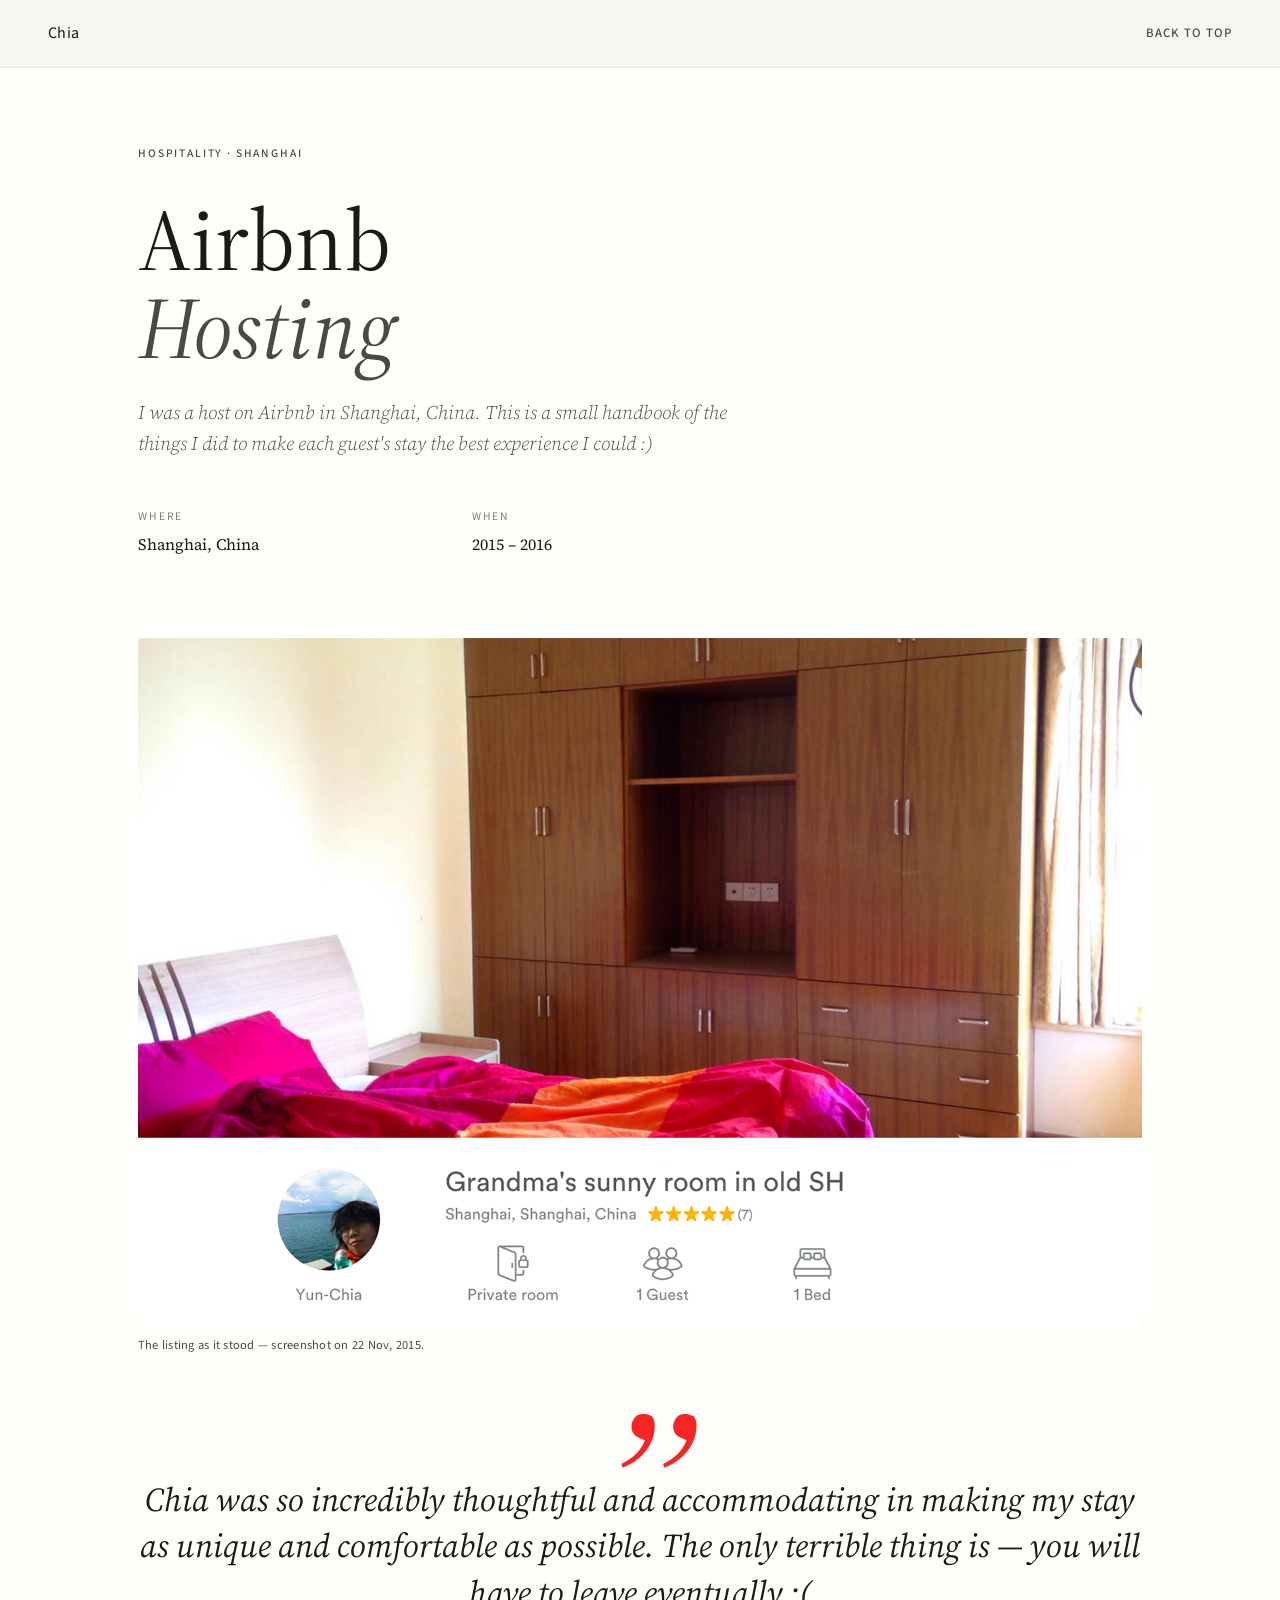
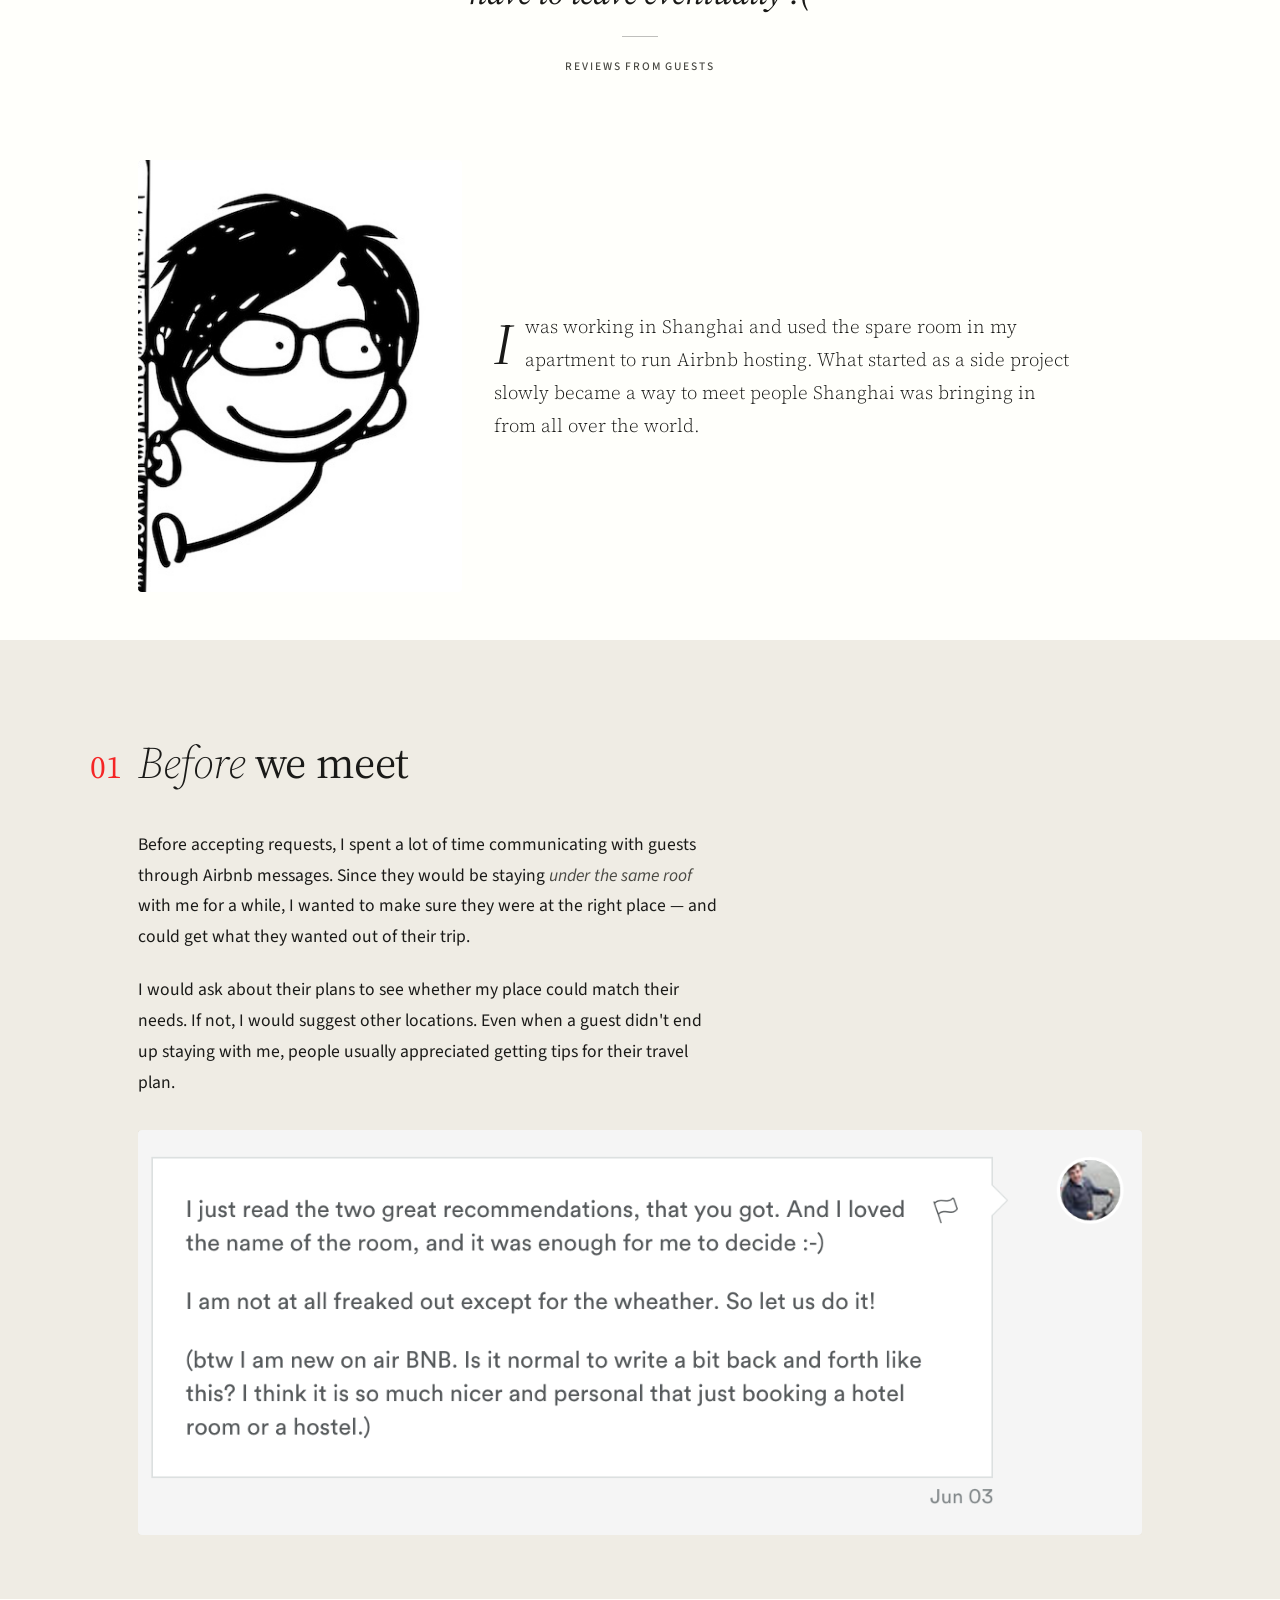
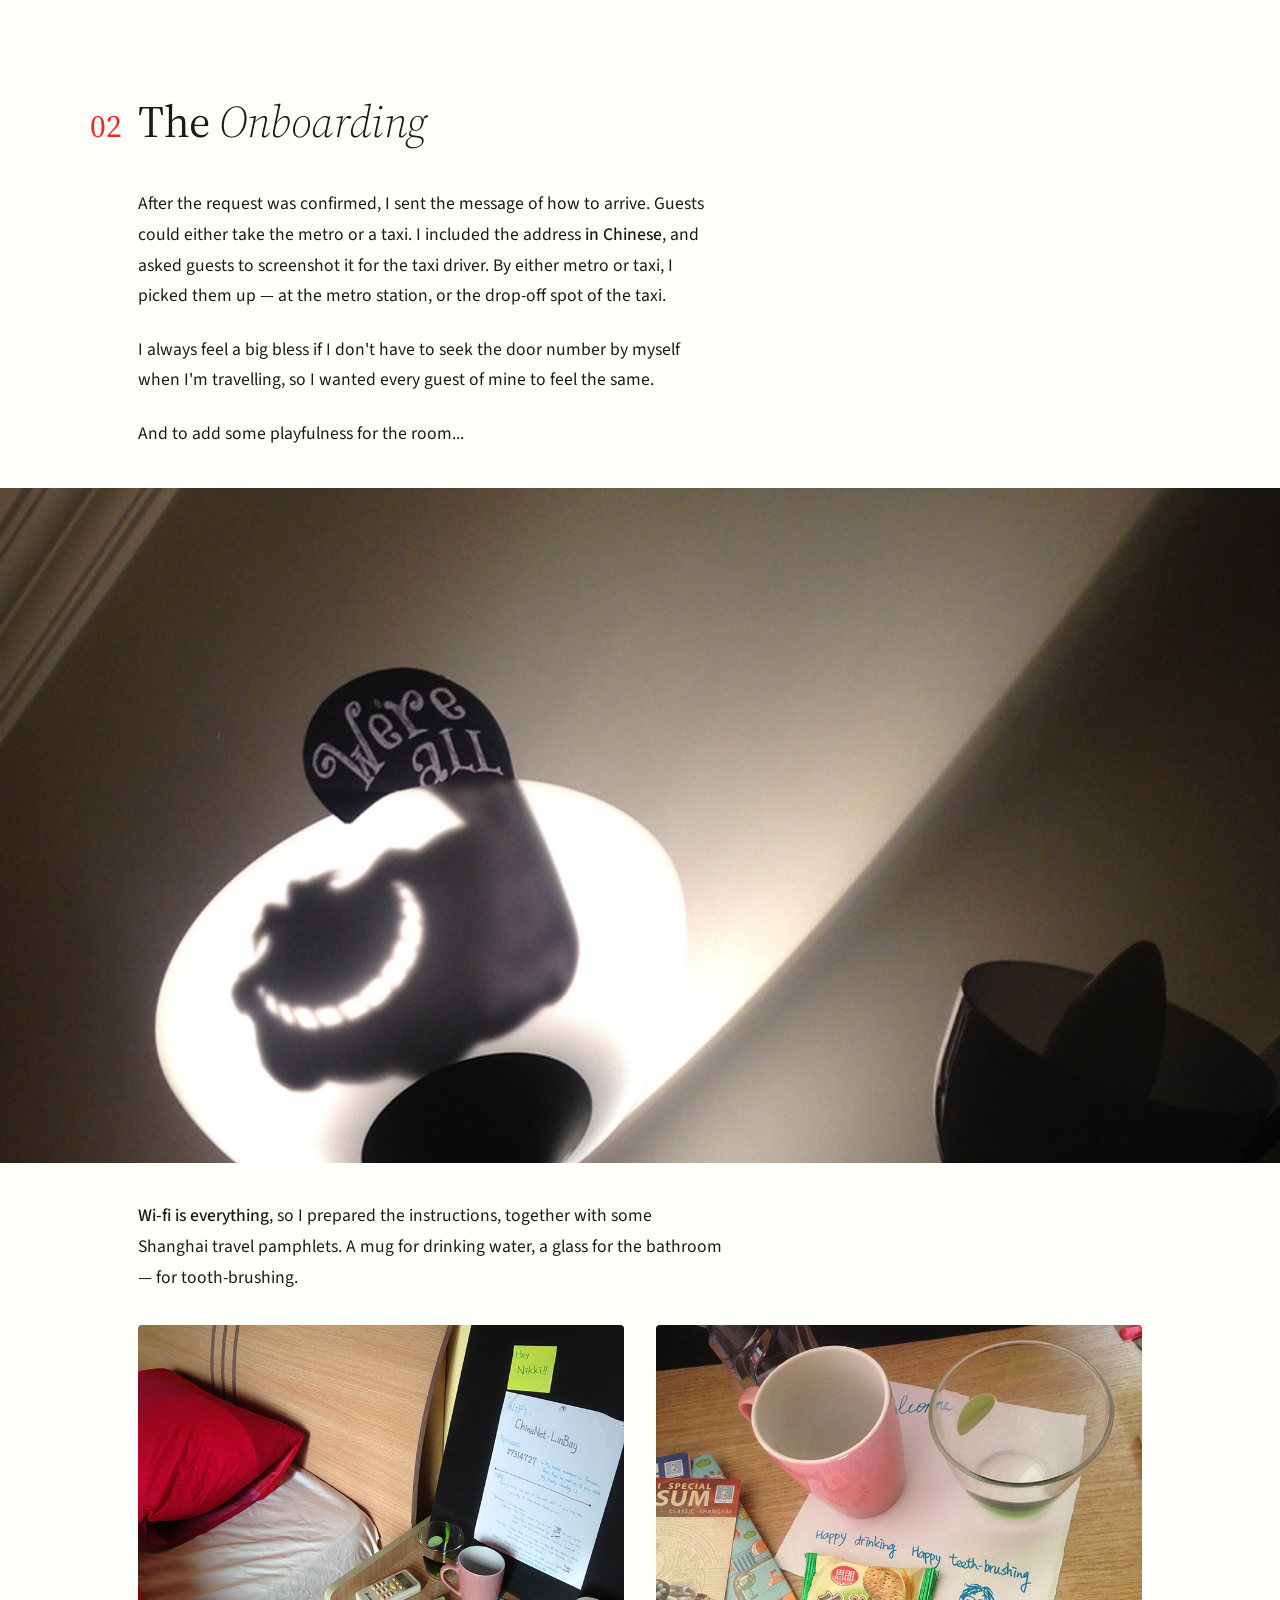
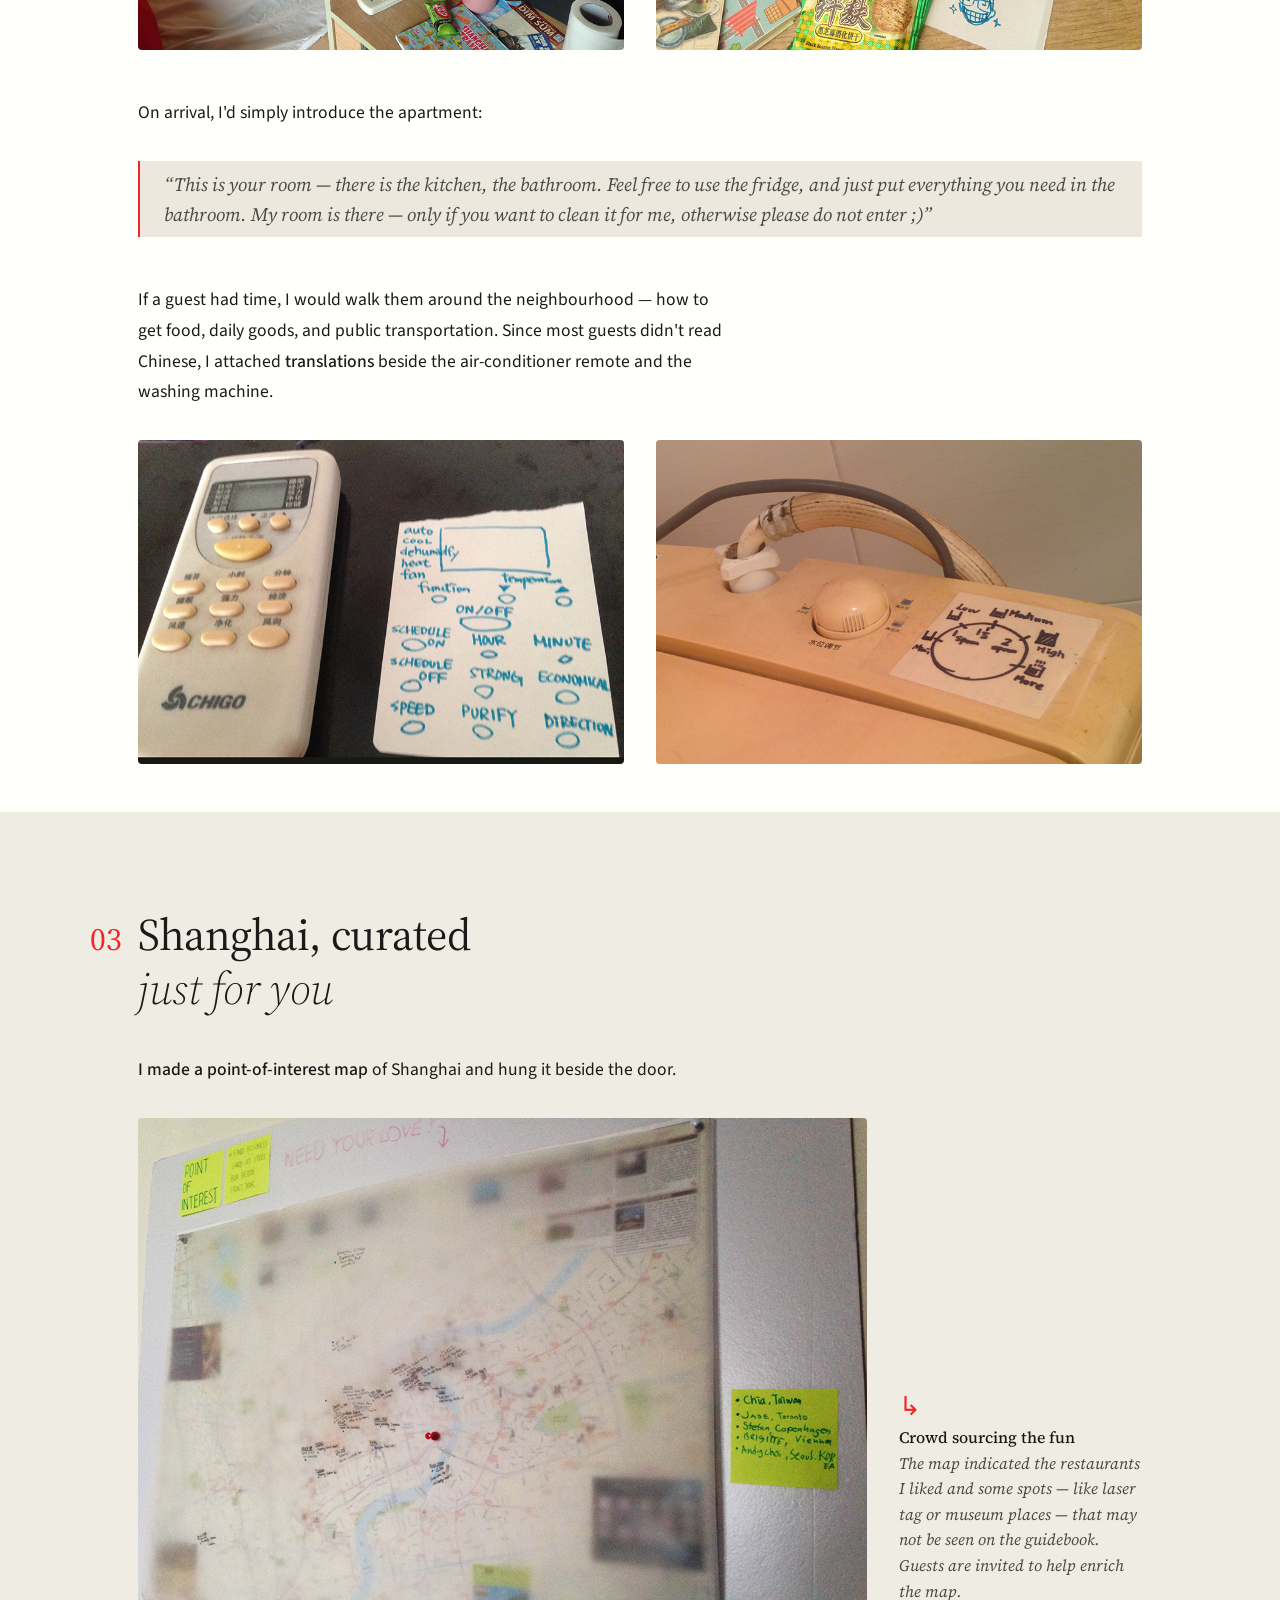
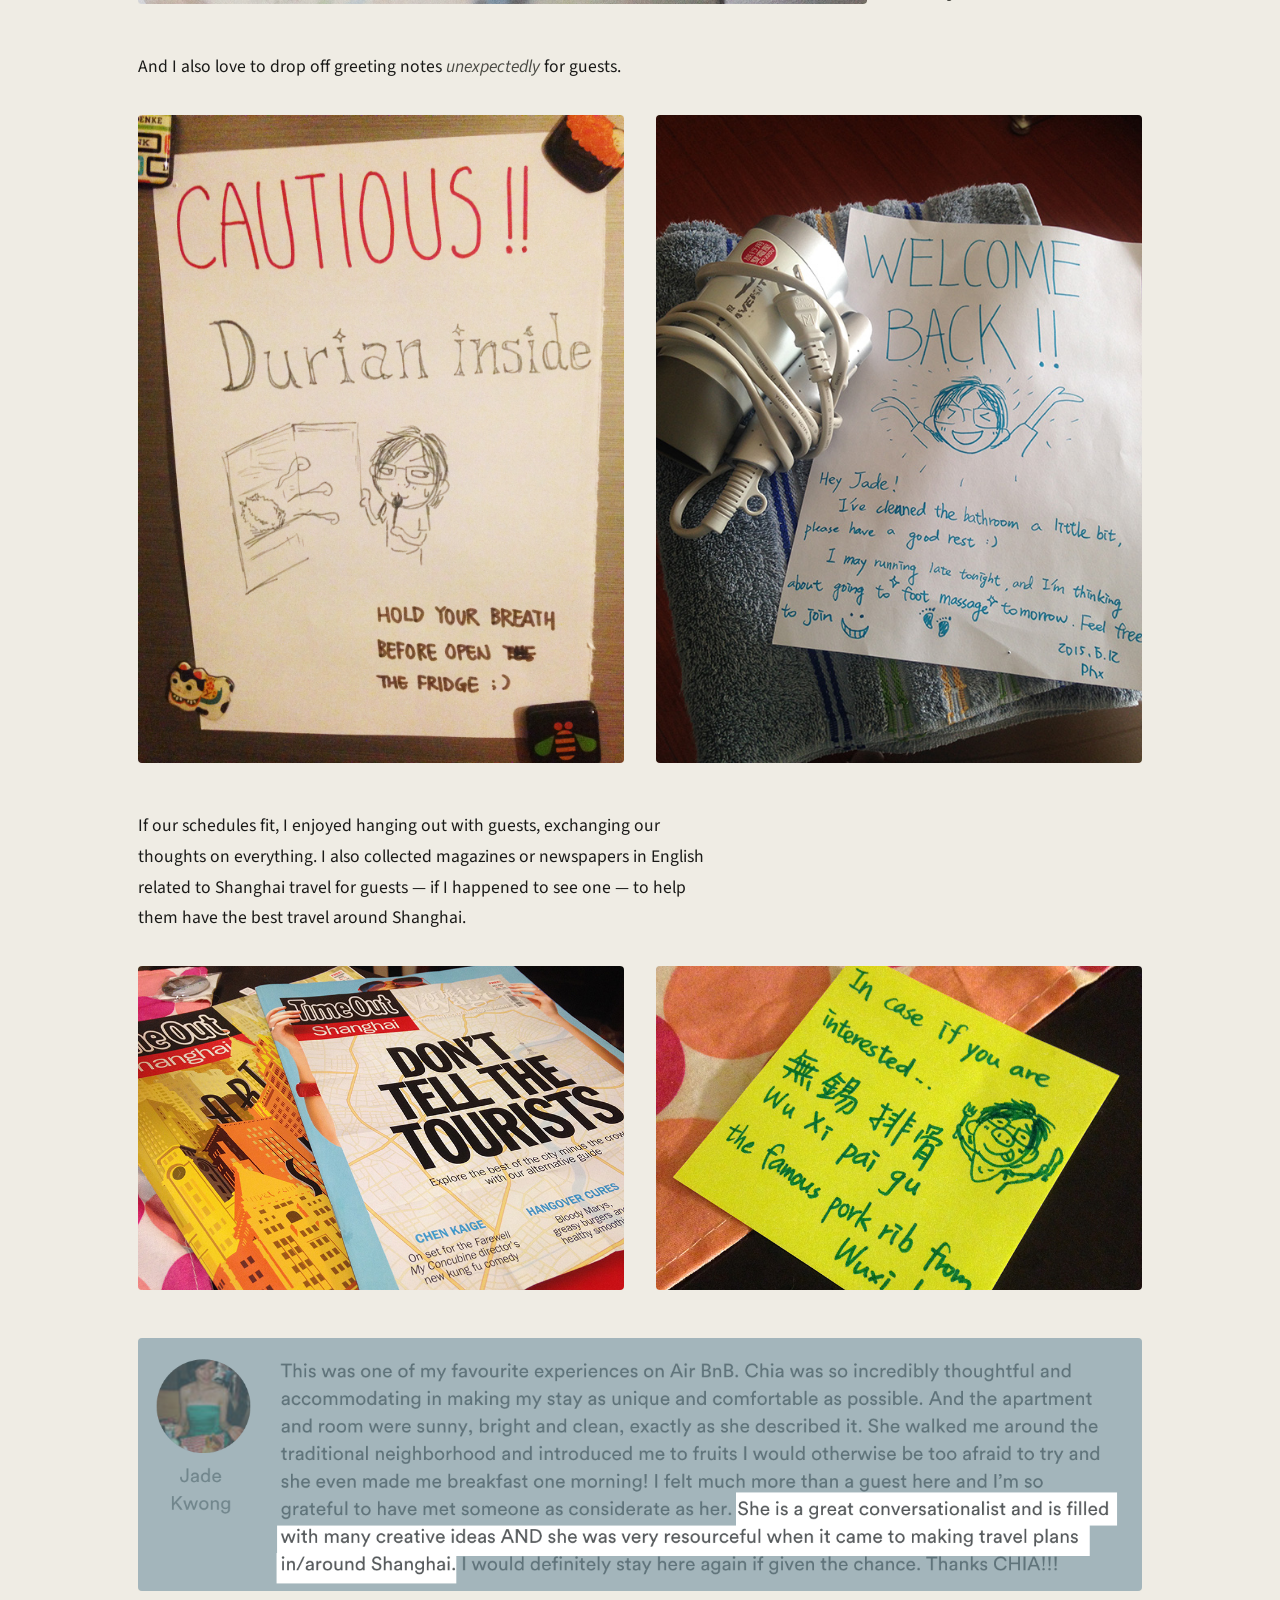
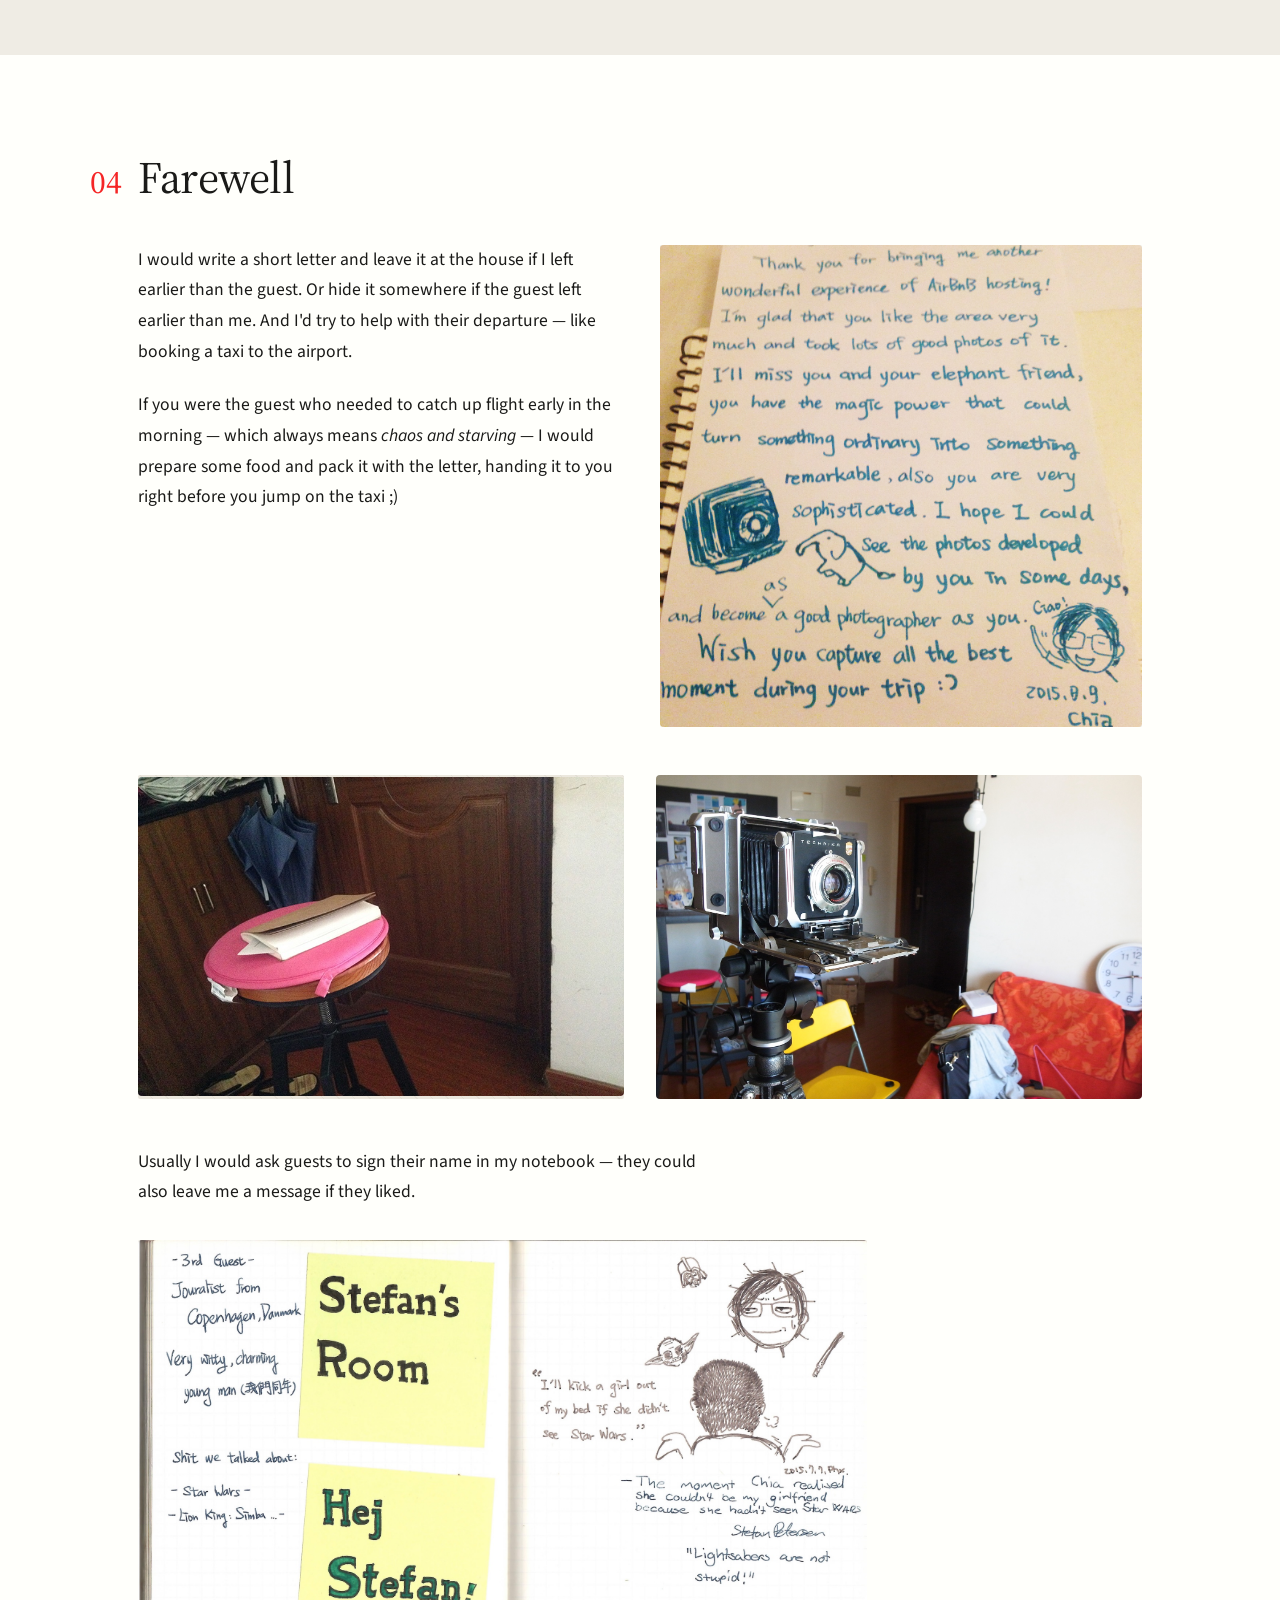
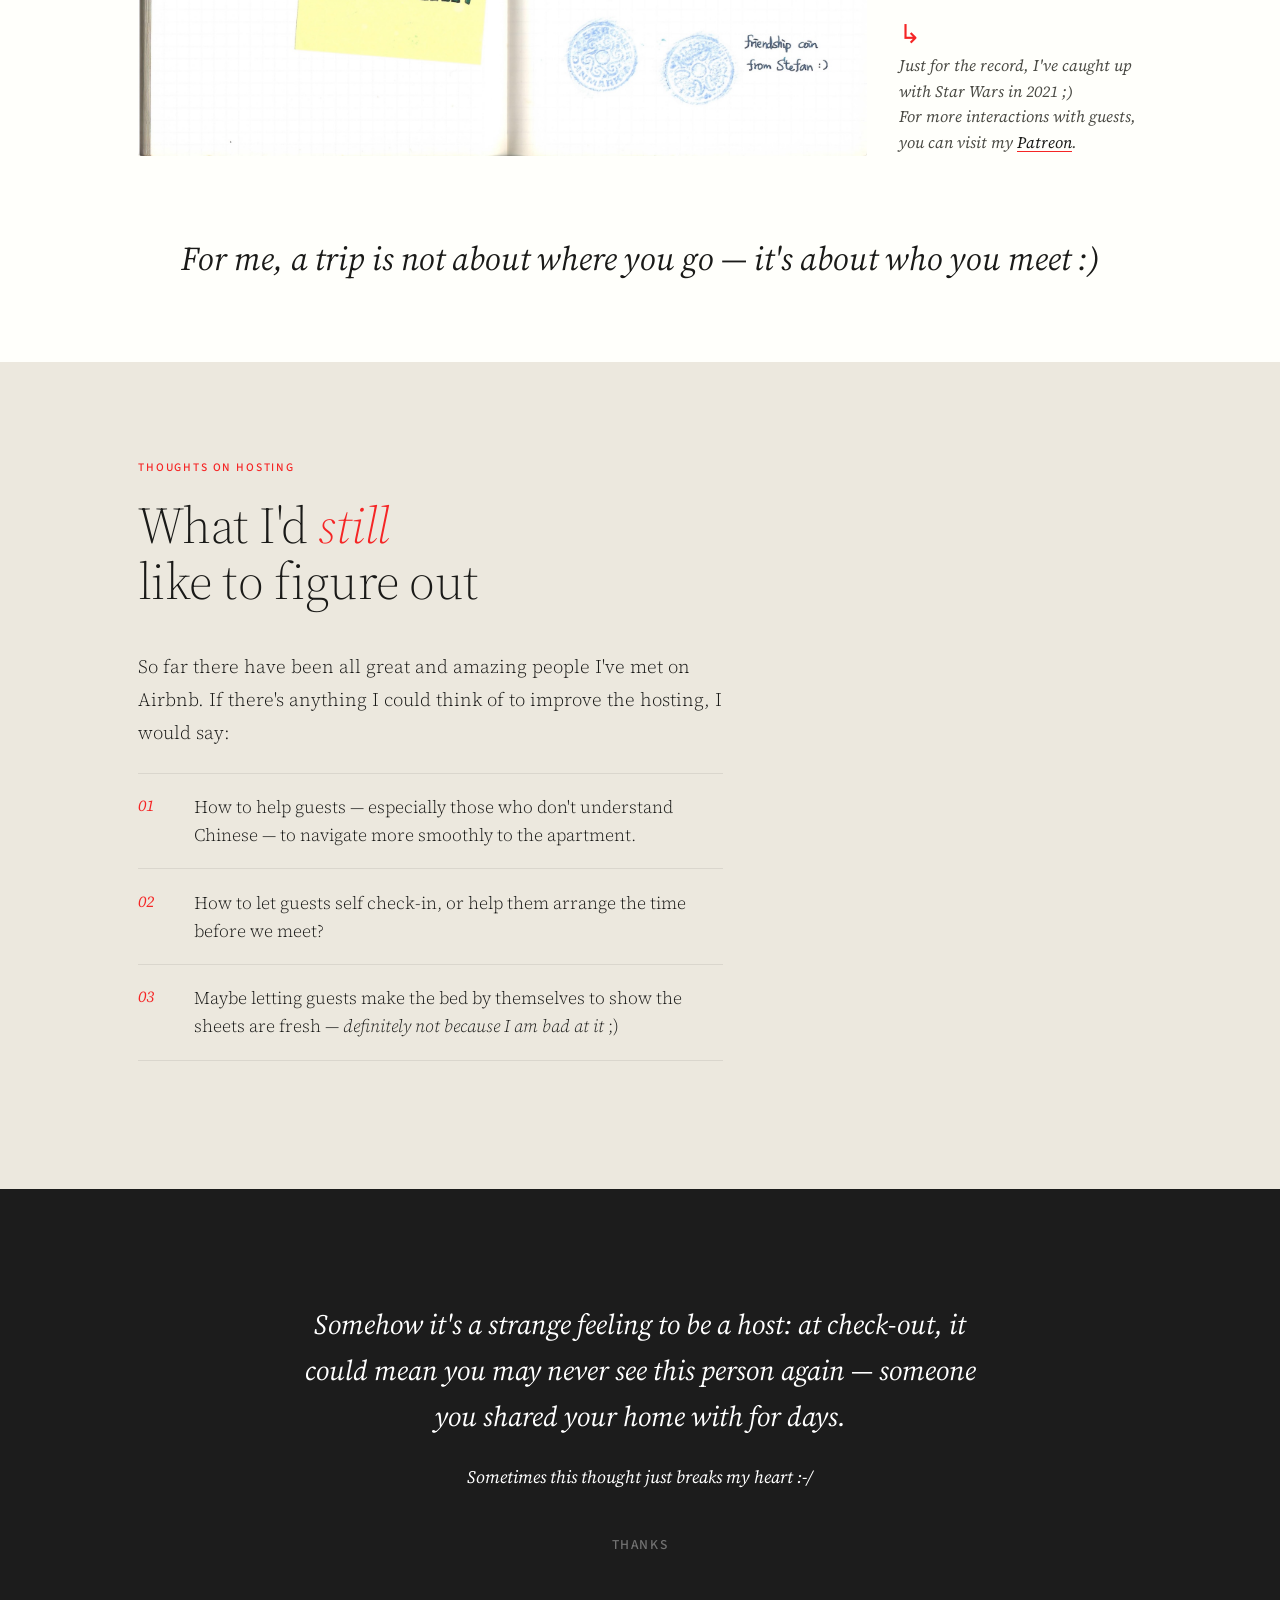
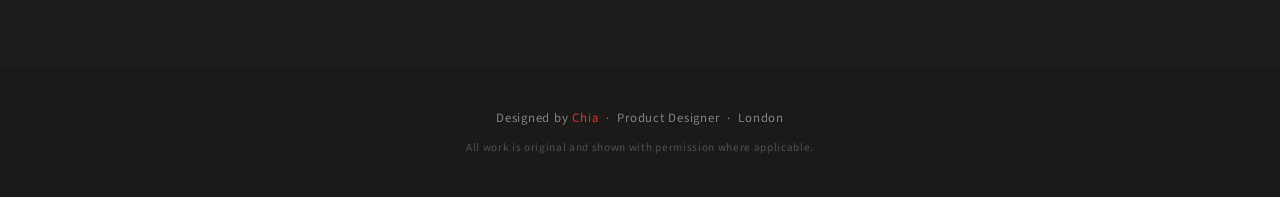
==== commit 103693d4: "airbnb critic done" ====
--- a/work/airbnb-hosting/index.html
+++ b/work/airbnb-hosting/index.html
@@ -54,7 +54,7 @@
          ══════════════════════════════════════════════════ -->
     <div class="photo--wide">
       <figure class="photo" data-label="Airbnb listing — screenshot on 22 Nov, 2015">
-        <img src="../../assets/images/airbnb-hosting/webpage-screenshot.png" alt="Screenshot of Chia's Airbnb listing page, November 2015" onerror="this.style.display='none'">
+        <img src="../../assets/images/airbnb-hosting/webpage-screenshot.png" alt="Screenshot of Chia's Airbnb listing page, November 2015" width="1540" height="1053" fetchpriority="high" onerror="this.style.display='none'">
       </figure>
       <figcaption>The listing as it stood — screenshot on 22 Nov, 2015.</figcaption>
     </div>
@@ -72,7 +72,7 @@
     <!-- ── LEDE ──────────────────────────────────────── -->
     <div class="lede-split">
       <div class="lede-split__img-wrap">
-        <img class="lede-split__img" src="../../assets/images/airbnb-hosting/home.jpg" alt="Chia's Shanghai apartment">
+        <img class="lede-split__img" src="../../assets/images/airbnb-hosting/home.jpg" alt="Chia's Shanghai apartment" width="343" height="449" loading="lazy">
       </div>
       <p class="lede">
         I was working in Shanghai and used the spare room in my apartment to run Airbnb hosting. What started as a side project slowly became a way to meet people Shanghai was bringing in from all over the world.
@@ -100,7 +100,7 @@
 
       <div class="photo--col">
         <figure class="photo" data-label="Message thread with a prospective guest">
-          <img src="../../assets/images/airbnb-hosting/message-screenshot.png" alt="Long Airbnb message exchange with a prospective guest" onerror="this.style.display='none'">
+          <img src="../../assets/images/airbnb-hosting/message-screenshot.png" alt="Long Airbnb message exchange with a prospective guest" width="1200" height="484" loading="lazy" onerror="this.style.display='none'">
         </figure>
       </div>
     </section>
@@ -108,6 +108,7 @@
     <!-- ══════════════════════════════════════════════════
          CHAPTER 02 — THE POINT WE MEET
          ══════════════════════════════════════════════════ -->
+    <section>
     <div class="chapter">
       <span class="chapter__num">02</span>
       <h2 class="chapter__title">The <em>Onboarding</em></h2>
@@ -130,7 +131,7 @@
       <div class="artifact__stage">
         <div class="artifact__media">
           <figure class="photo" data-label="A small playful surprise in the guest room">
-            <img src="../../assets/images/airbnb-hosting/surprise.jpg" alt="A small playful surprise arranged in the guest room" onerror="this.style.display='none'">
+            <img src="../../assets/images/airbnb-hosting/surprise.jpg" alt="A small playful surprise arranged in the guest room" width="1200" height="675" loading="lazy" onerror="this.style.display='none'">
           </figure>
         </div>
       </div>
@@ -144,10 +145,10 @@
 
     <div class="photo--duo-wide">
       <figure class="photo" data-label="Welcome setup — wifi, mug, pamphlet">
-        <img src="../../assets/images/airbnb-hosting/setup.jpg" alt="Welcome desk setup with wifi instructions and travel pamphlet" onerror="this.style.display='none'">
+        <img src="../../assets/images/airbnb-hosting/setup.jpg" alt="Welcome desk setup with wifi instructions and travel pamphlet" width="800" height="534" loading="lazy" onerror="this.style.display='none'">
       </figure>
       <figure class="photo" data-label="Greeting note for the guest">
-        <img src="../../assets/images/airbnb-hosting/greeting.jpg" alt="Handwritten greeting note for the guest" onerror="this.style.display='none'">
+        <img src="../../assets/images/airbnb-hosting/greeting.jpg" alt="Handwritten greeting note for the guest" width="800" height="534" loading="lazy" onerror="this.style.display='none'">
       </figure>
     </div>
 
@@ -164,17 +165,19 @@
     <!-- ARTIFACT — Translations (exhibit duo) -->
     <div class="photo--duo-wide">
       <figure class="photo" data-label="AC remote with English translations">
-        <img src="../../assets/images/airbnb-hosting/translation.jpg" alt="Air conditioner remote with English translations taped beside the buttons" onerror="this.style.display='none'">
+        <img src="../../assets/images/airbnb-hosting/translation.jpg" alt="Air conditioner remote with English translations taped beside the buttons" width="800" height="533" loading="lazy" onerror="this.style.display='none'">
       </figure>
       <figure class="photo" data-label="Washing machine with English labels">
-        <img src="../../assets/images/airbnb-hosting/translation-2.jpg" alt="Washing machine with English labels added" onerror="this.style.display='none'">
-      </figure>
-    </div>
+        <img src="../../assets/images/airbnb-hosting/translation-2.jpg" alt="Washing machine with English labels added" width="800" height="533" loading="lazy" onerror="this.style.display='none'">
+      </figure>
+    </div>
+
+    </section>
 
     <!-- ══════════════════════════════════════════════════
          CHAPTER 03 — DURING THE STAY
          ══════════════════════════════════════════════════ -->
-    <section class="section-band section-band--paper">
+    <section class="section-band">
       <div class="chapter">
         <span class="chapter__num">03</span>
         <h2 class="chapter__title">Shanghai, curated
@@ -191,7 +194,7 @@
       <!-- MAP SPLIT — 3:1 -->
       <div class="map-split">
         <figure class="photo" data-label="Hand-drawn Shanghai map by the front door">
-          <img src="../../assets/images/airbnb-hosting/map.jpg" alt="Hand-drawn Shanghai map with restaurants, museums, and quirky local spots" onerror="this.style.display='none'">
+          <img src="../../assets/images/airbnb-hosting/map.jpg" alt="Hand-drawn Shanghai map with restaurants, museums, and quirky local spots" width="1155" height="770" loading="lazy" onerror="this.style.display='none'">
         </figure>
         <aside class="artifact__aside">
           <span class="artifact__aside-mark">↳</span>
@@ -211,10 +214,10 @@
 
       <div class="photo--duo-wide">
         <figure class="photo" data-label="A note on the fridge">
-          <img src="../../assets/images/airbnb-hosting/fridge.jpg" alt="A small note left on the fridge" onerror="this.style.display='none'">
+          <img src="../../assets/images/airbnb-hosting/fridge.jpg" alt="A small note left on the fridge" width="1200" height="1600" loading="lazy" onerror="this.style.display='none'">
         </figure>
         <figure class="photo" data-label="A touch of home">
-          <img src="../../assets/images/airbnb-hosting/touch-of-home.jpg" alt="A small touch of home — a postcard or note" onerror="this.style.display='none'">
+          <img src="../../assets/images/airbnb-hosting/touch-of-home.jpg" alt="A small touch of home — a postcard or note" width="600" height="800" loading="lazy" onerror="this.style.display='none'">
         </figure>
       </div>
 
@@ -226,16 +229,16 @@
 
       <div class="photo--duo-wide">
         <figure class="photo" data-label="English Shanghai magazines collected for guests">
-          <img src="../../assets/images/airbnb-hosting/information.jpg" alt="Stack of English-language magazines about Shanghai" onerror="this.style.display='none'">
+          <img src="../../assets/images/airbnb-hosting/information.jpg" alt="Stack of English-language magazines about Shanghai" width="800" height="533" loading="lazy" onerror="this.style.display='none'">
         </figure>
         <figure class="photo" data-label="Post-its from past guests">
-          <img src="../../assets/images/airbnb-hosting/postits.jpg" alt="Wall of post-its left by past guests" onerror="this.style.display='none'">
+          <img src="../../assets/images/airbnb-hosting/postits.jpg" alt="Wall of post-its left by past guests" width="800" height="533" loading="lazy" onerror="this.style.display='none'">
         </figure>
       </div>
 
       <div class="photo--col">
         <figure class="photo" data-label="Airbnb review highlights">
-          <img src="../../assets/images/airbnb-hosting/review-highlight-screenshot.png" alt="Screenshot of highlighted reviews from Airbnb" onerror="this.style.display='none'">
+          <img src="../../assets/images/airbnb-hosting/review-highlight-screenshot.png" alt="Screenshot of highlighted reviews from Airbnb" width="1457" height="367" loading="lazy" onerror="this.style.display='none'">
         </figure>
       </div>
     </section>
@@ -243,6 +246,7 @@
     <!-- ══════════════════════════════════════════════════
          CHAPTER 04 — FAREWELL
          ══════════════════════════════════════════════════ -->
+    <section>
     <div class="chapter">
       <span class="chapter__num">04</span>
       <h2 class="chapter__title">Farewell</h2>
@@ -258,16 +262,16 @@
         </p>
       </div>
       <figure class="photo" data-label="Farewell letter, handwritten">
-        <img src="../../assets/images/airbnb-hosting/farewell-letter.jpg" alt="Farewell letter handwritten for a guest" onerror="this.style.display='none'">
+        <img src="../../assets/images/airbnb-hosting/farewell-letter.jpg" alt="Farewell letter handwritten for a guest" width="1200" height="1200" loading="lazy" onerror="this.style.display='none'">
       </figure>
     </div>
 
     <div class="photo--duo-wide">
       <figure class="photo" data-label="Guest book">
-        <img src="../../assets/images/airbnb-hosting/guest-book.jpg" alt="Guest book with signatures and messages" onerror="this.style.display='none'">
+        <img src="../../assets/images/airbnb-hosting/guest-book.jpg" alt="Guest book with signatures and messages" width="800" height="526" loading="lazy" onerror="this.style.display='none'">
       </figure>
       <figure class="photo" data-label="Guest with camera" style="background: none;">
-        <img src="../../assets/images/airbnb-hosting/guest-camera.JPG" alt="Guest with camera" onerror="this.style.display='none'">
+        <img src="../../assets/images/airbnb-hosting/guest-camera.JPG" alt="Guest with camera" width="1600" height="1067" loading="lazy" onerror="this.style.display='none'">
       </figure>
     </div>
 
@@ -279,7 +283,7 @@
 
     <div class="map-split">
       <figure class="photo" data-label="An afternoon with a guest">
-        <img src="../../assets/images/airbnb-hosting/interaction-with-guest.jpeg" alt="Chia spending time with a guest" onerror="this.style.display='none'">
+        <img src="../../assets/images/airbnb-hosting/interaction-with-guest.jpeg" alt="Chia spending time with a guest" width="2000" height="1414" loading="lazy" onerror="this.style.display='none'">
       </figure>
       <aside class="artifact__aside">
         <span class="artifact__aside-mark">↳</span>
@@ -296,6 +300,8 @@
         For me, a trip is not about <em>where</em> you go — it's about <em>who</em> you meet  :)
       </p>
     </div>
+
+    </section>
 
   </main>
 
@@ -322,7 +328,7 @@
     <div>
       <p class="closing__text">Somehow it's a strange feeling to be a host: at check-out, it could mean you may never see this person again — someone you shared your home with for days.</p>
       <p class="closing__second">Sometimes this thought just breaks my heart :-/</p>
-      <p class="closing__thanks">Thanks :)</p>
+      <p class="closing__thanks">Thanks</p>
     </div>
   </section>
 
@@ -347,6 +353,8 @@
       var section = document.querySelector('.lede-split');
       if (!img || !section) return;
 
+      var rafId = null;
+
       function tick() {
         var rect = section.getBoundingClientRect();
         var vh = window.innerHeight;
@@ -354,10 +362,18 @@
         var end = vh * 0.45;
         var progress = Math.max(0, Math.min(1, (start - rect.top) / (start - end)));
         img.style.transform = 'translateX(' + (-105 * (1 - progress)) + '%)';
-        requestAnimationFrame(tick);
+        rafId = requestAnimationFrame(tick);
       }
 
-      requestAnimationFrame(tick);
+      var observer = new IntersectionObserver(function (entries) {
+        if (entries[0].isIntersecting) {
+          if (!rafId) rafId = requestAnimationFrame(tick);
+        } else {
+          cancelAnimationFrame(rafId);
+          rafId = null;
+        }
+      });
+      observer.observe(section);
     })();
   </script>
 
--- a/assets/css/personal-project.css
+++ b/assets/css/personal-project.css
@@ -584,10 +584,9 @@
    CLOSING
    ══════════════════════════════════════════════════════════ */
 .closing {
-  background: var(--ink);
+  background: #1C1C1C;
   padding: 7rem 0;
   text-align: center;
-  border-bottom: 1px solid rgba(255,255,255,0.15);
 }
 .closing__text {
   font-family: var(--serif);
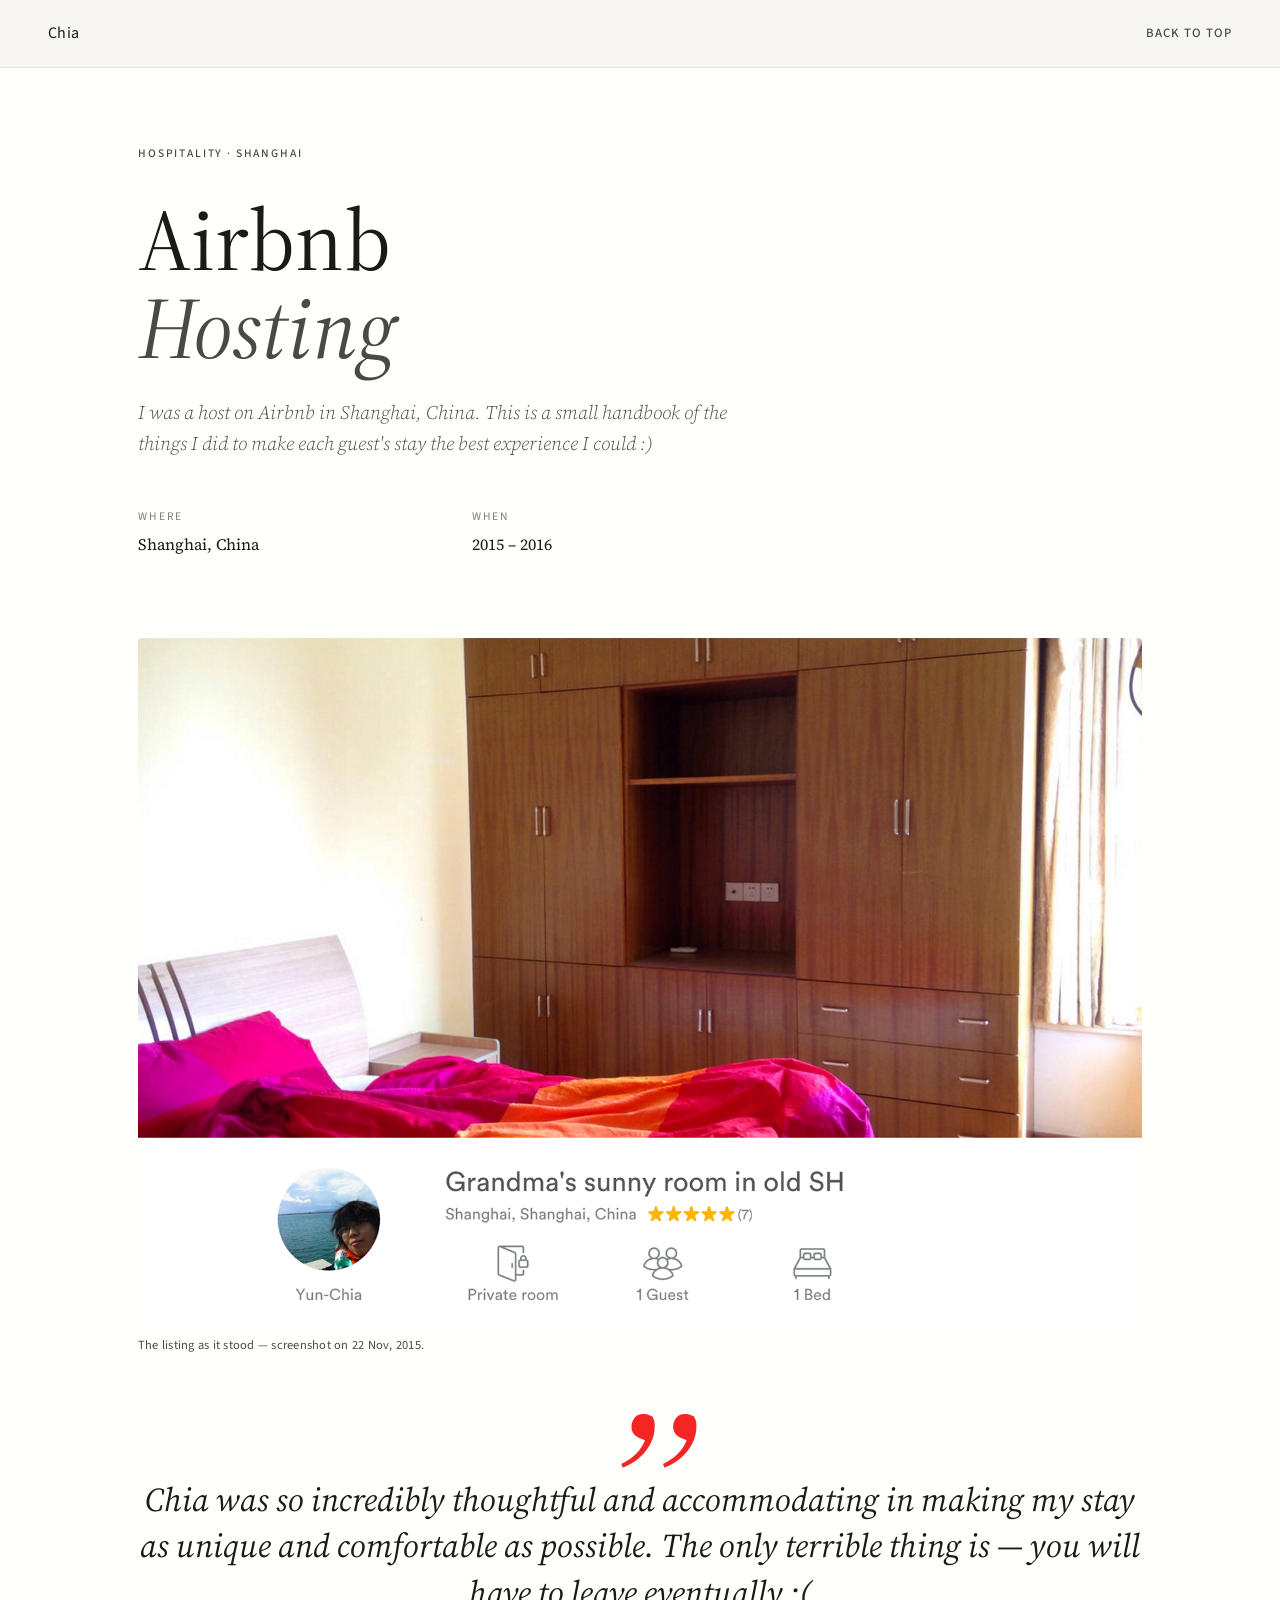
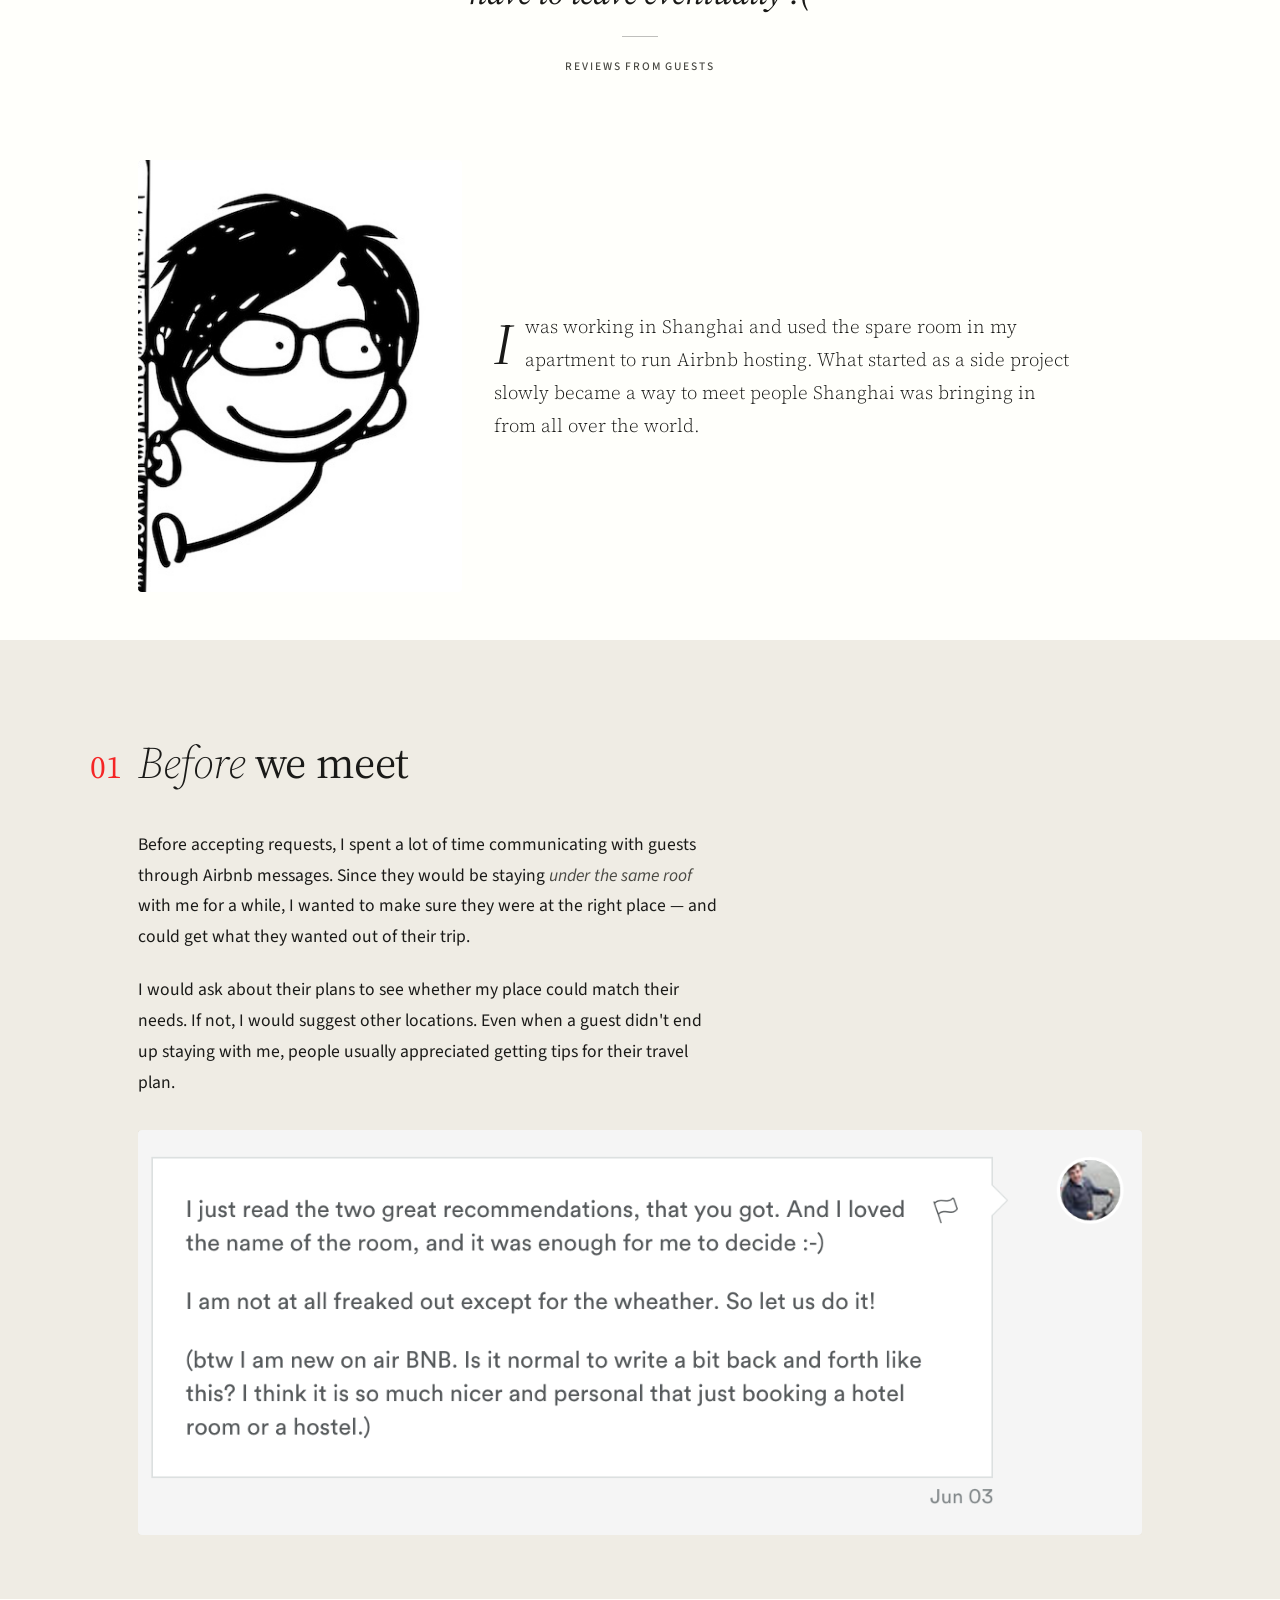
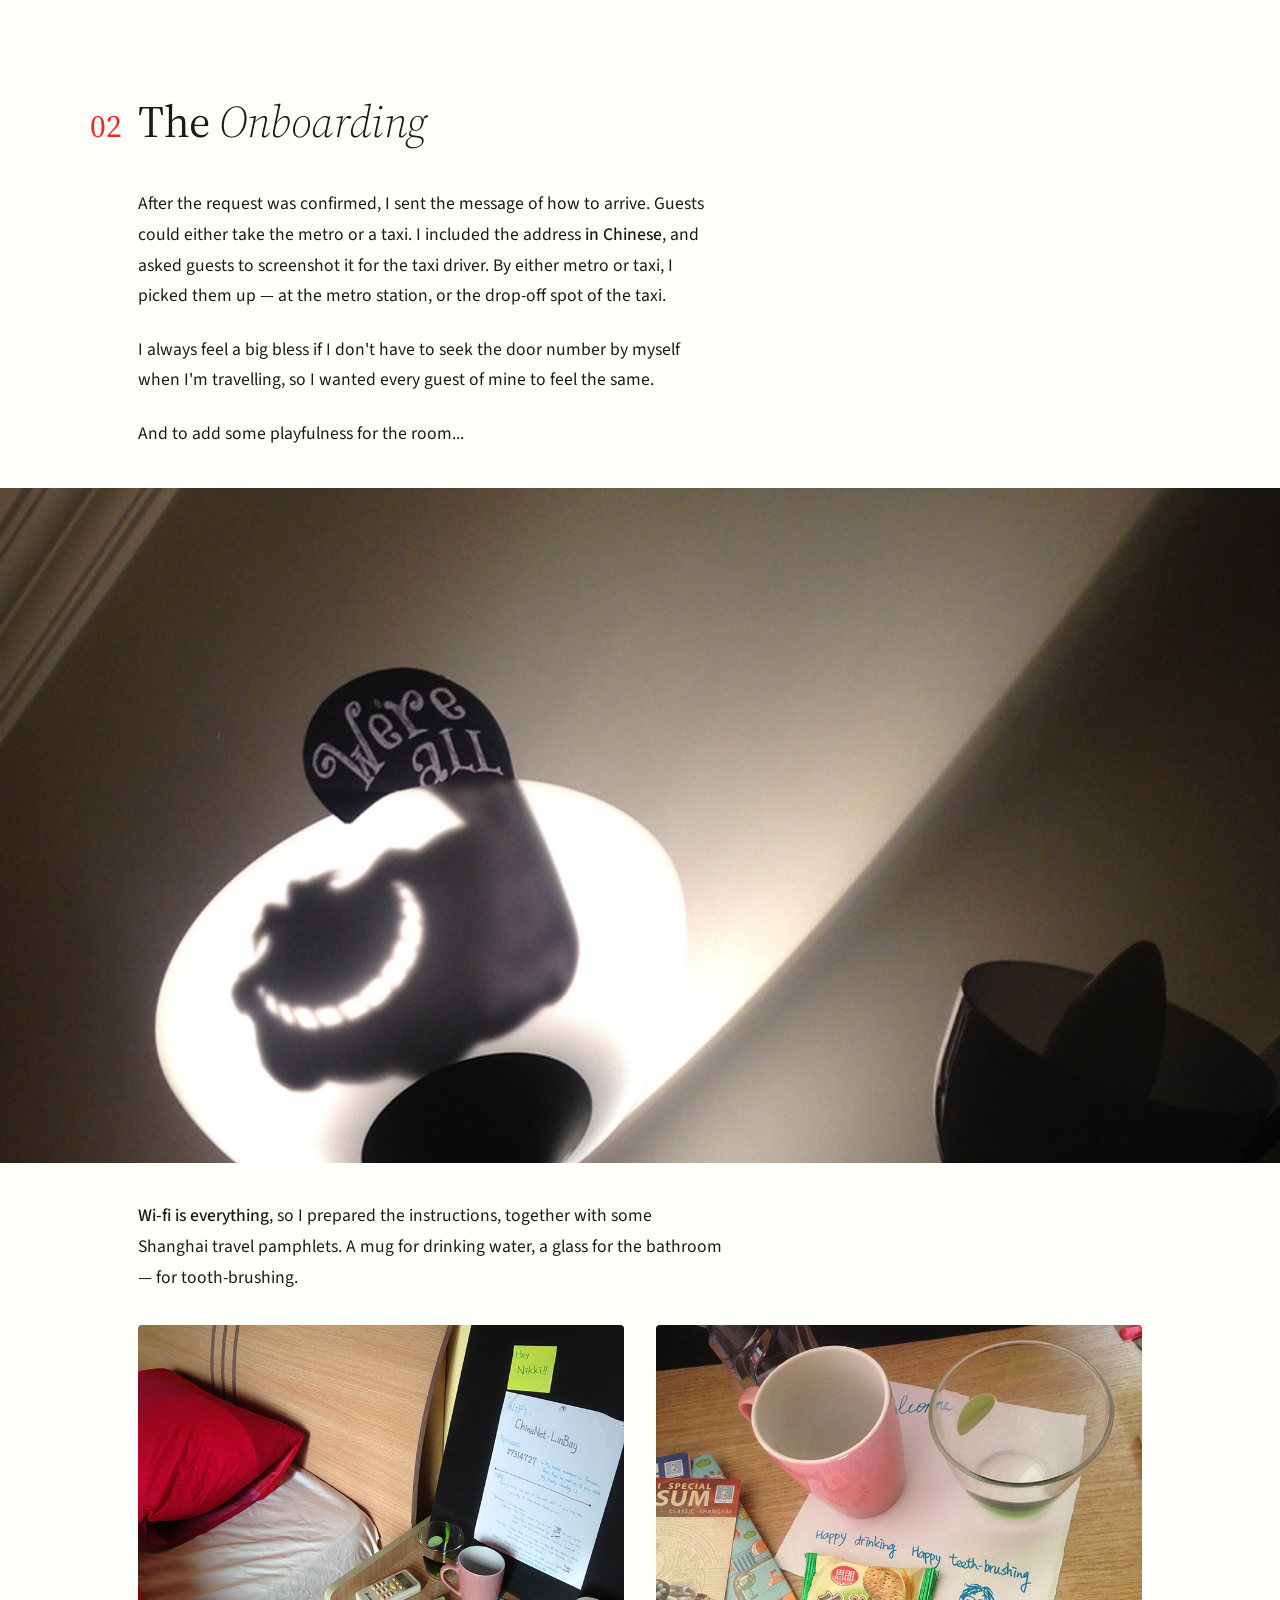
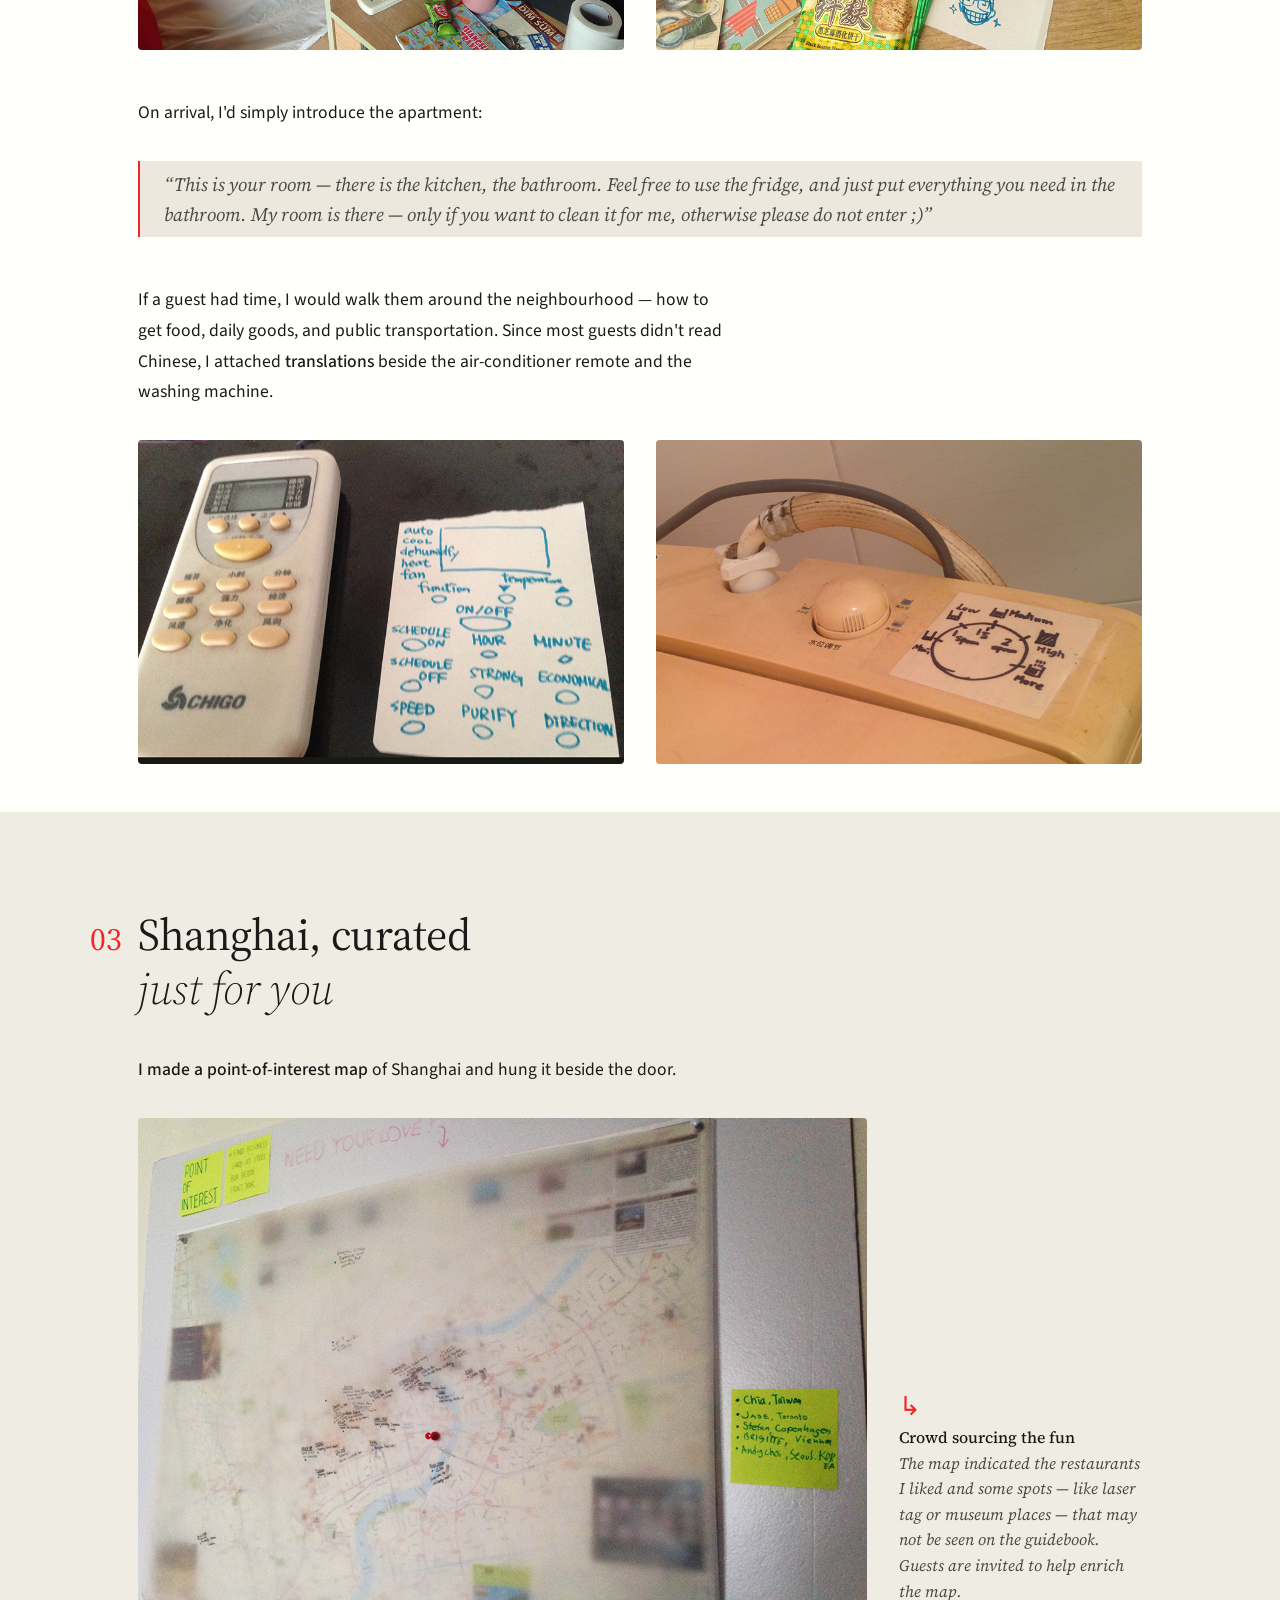
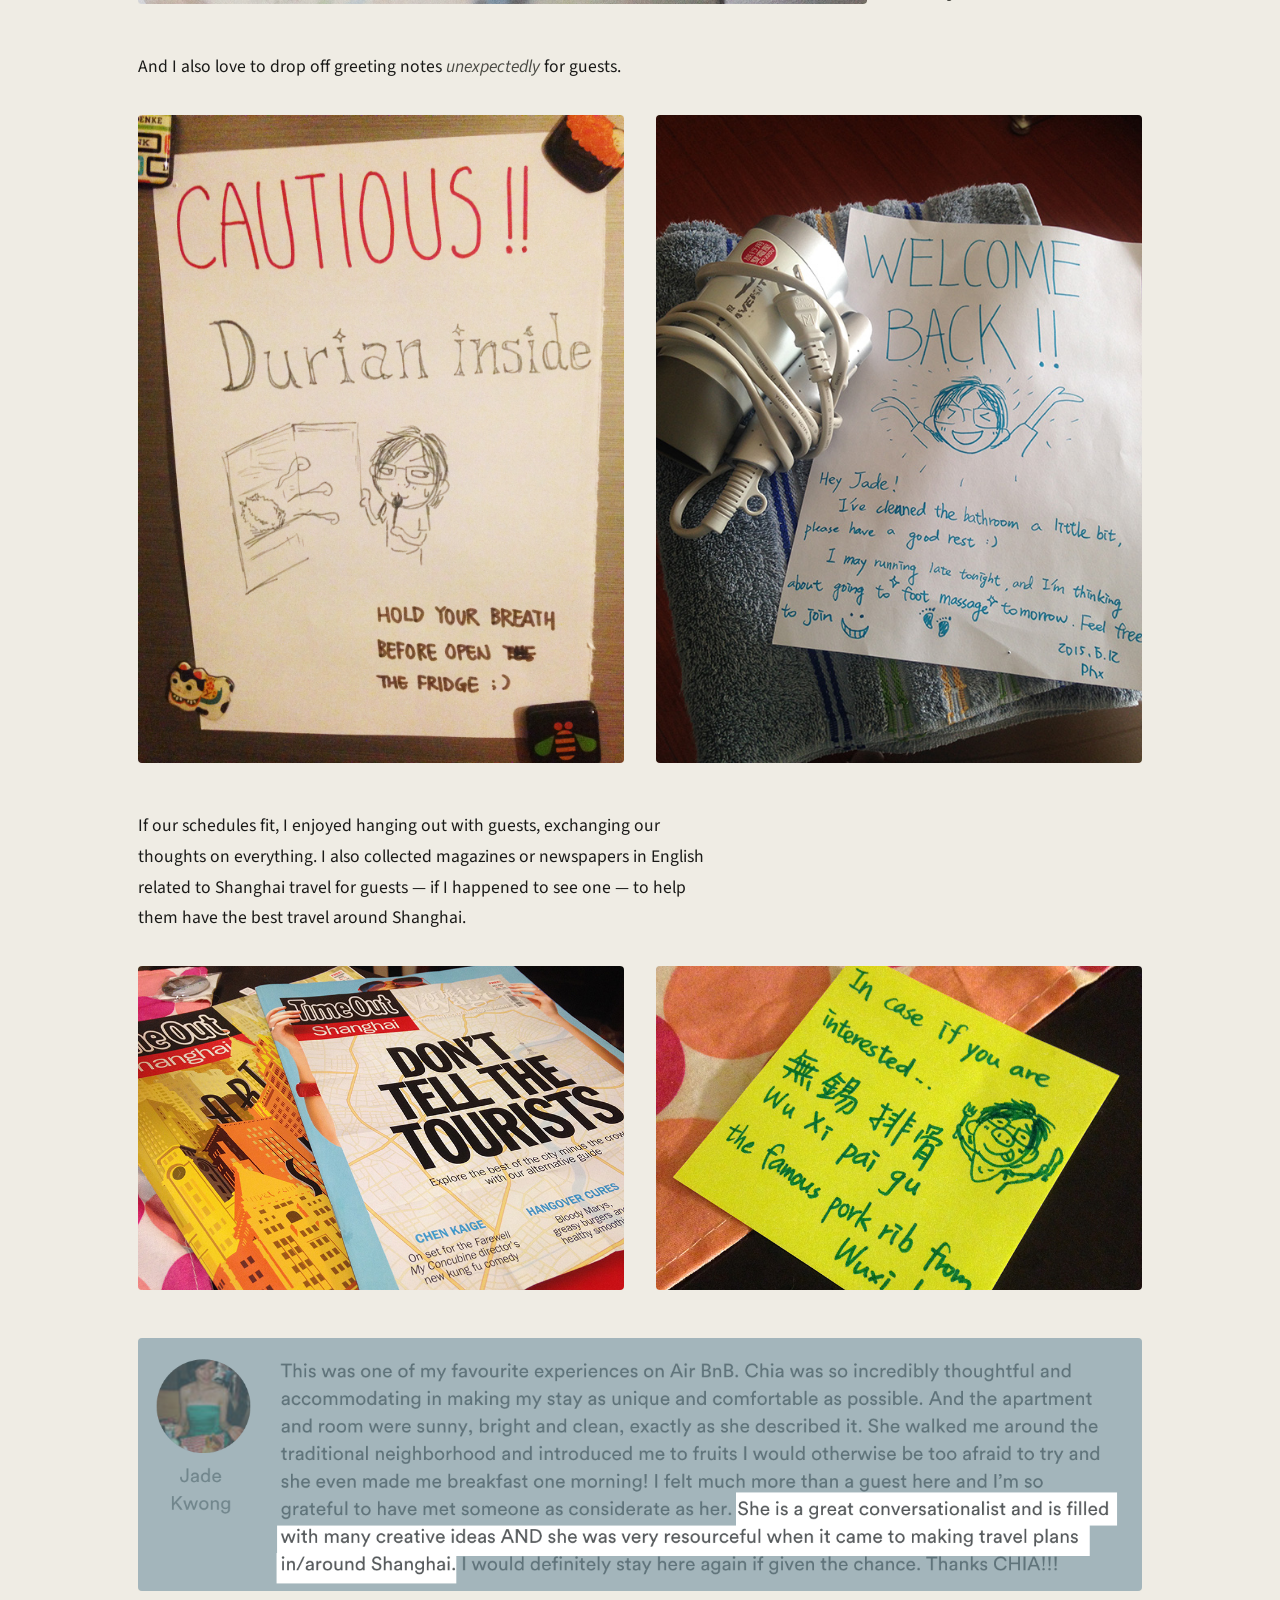
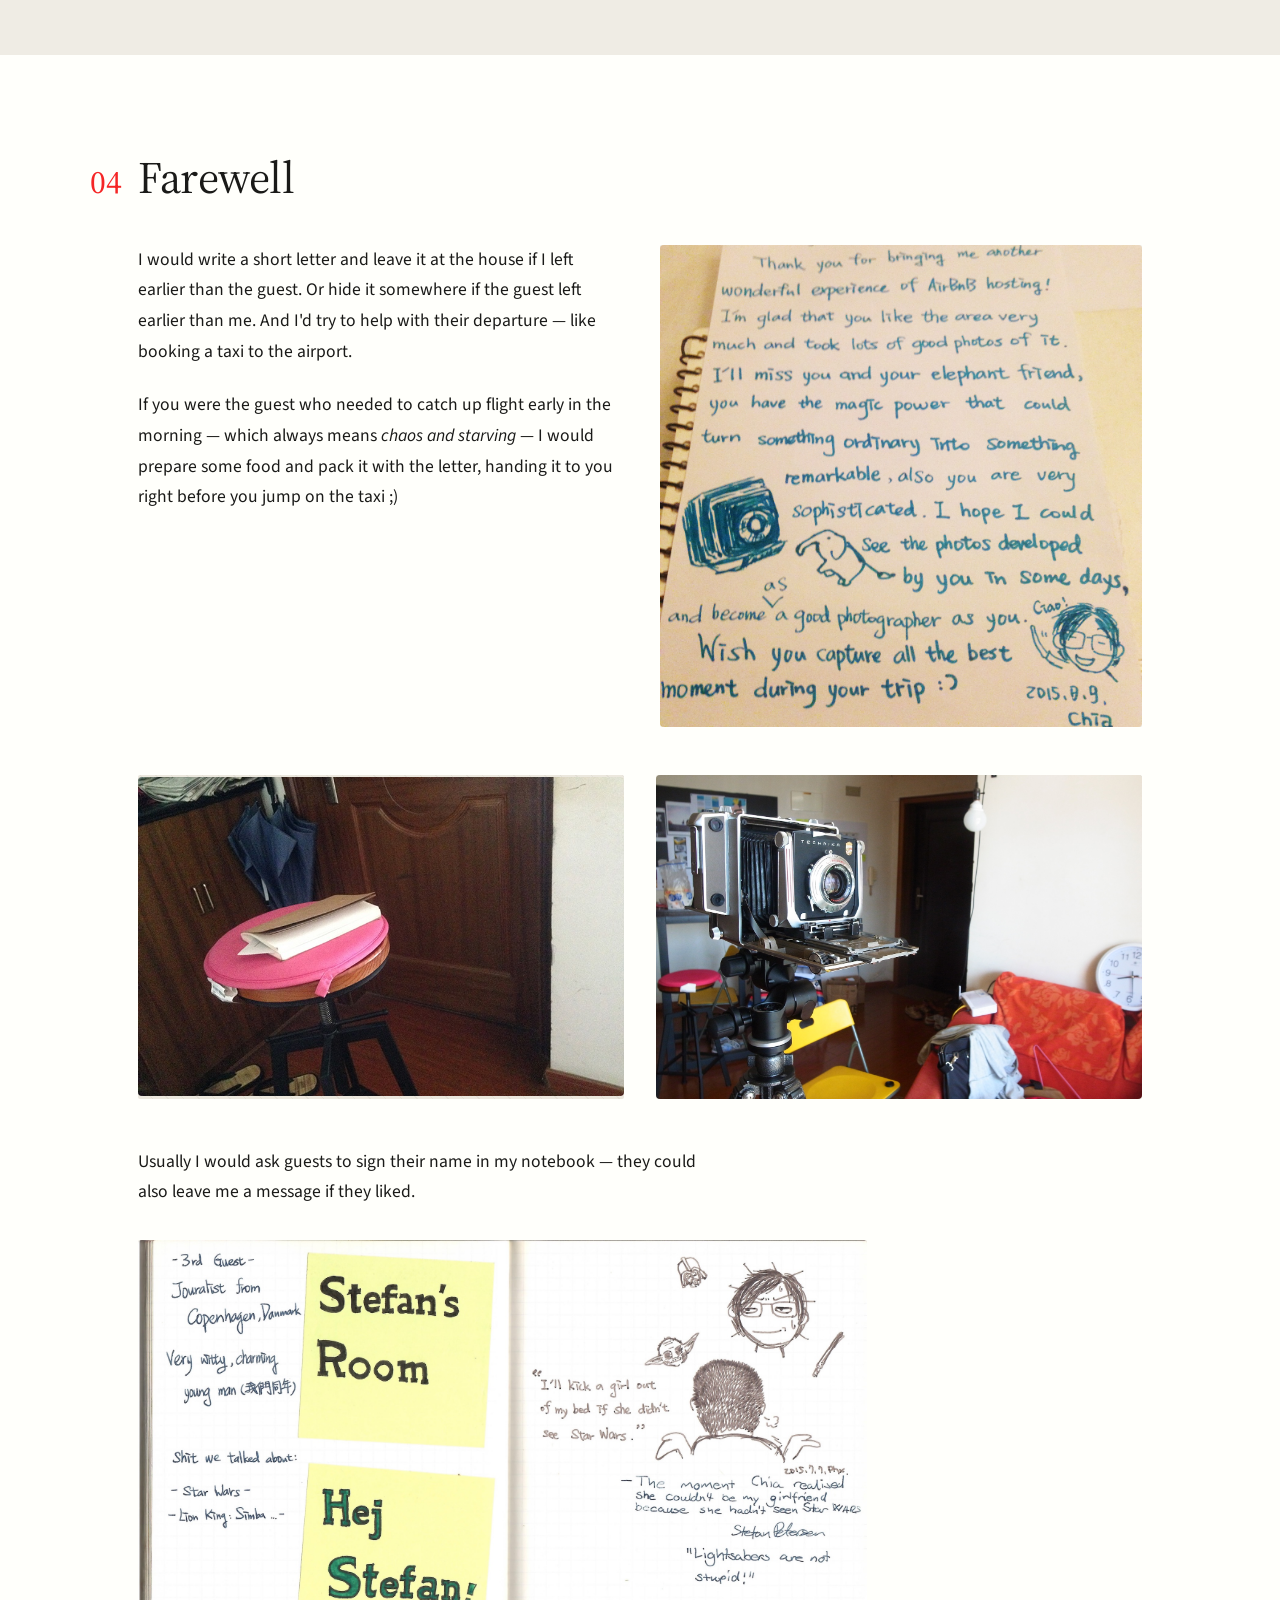
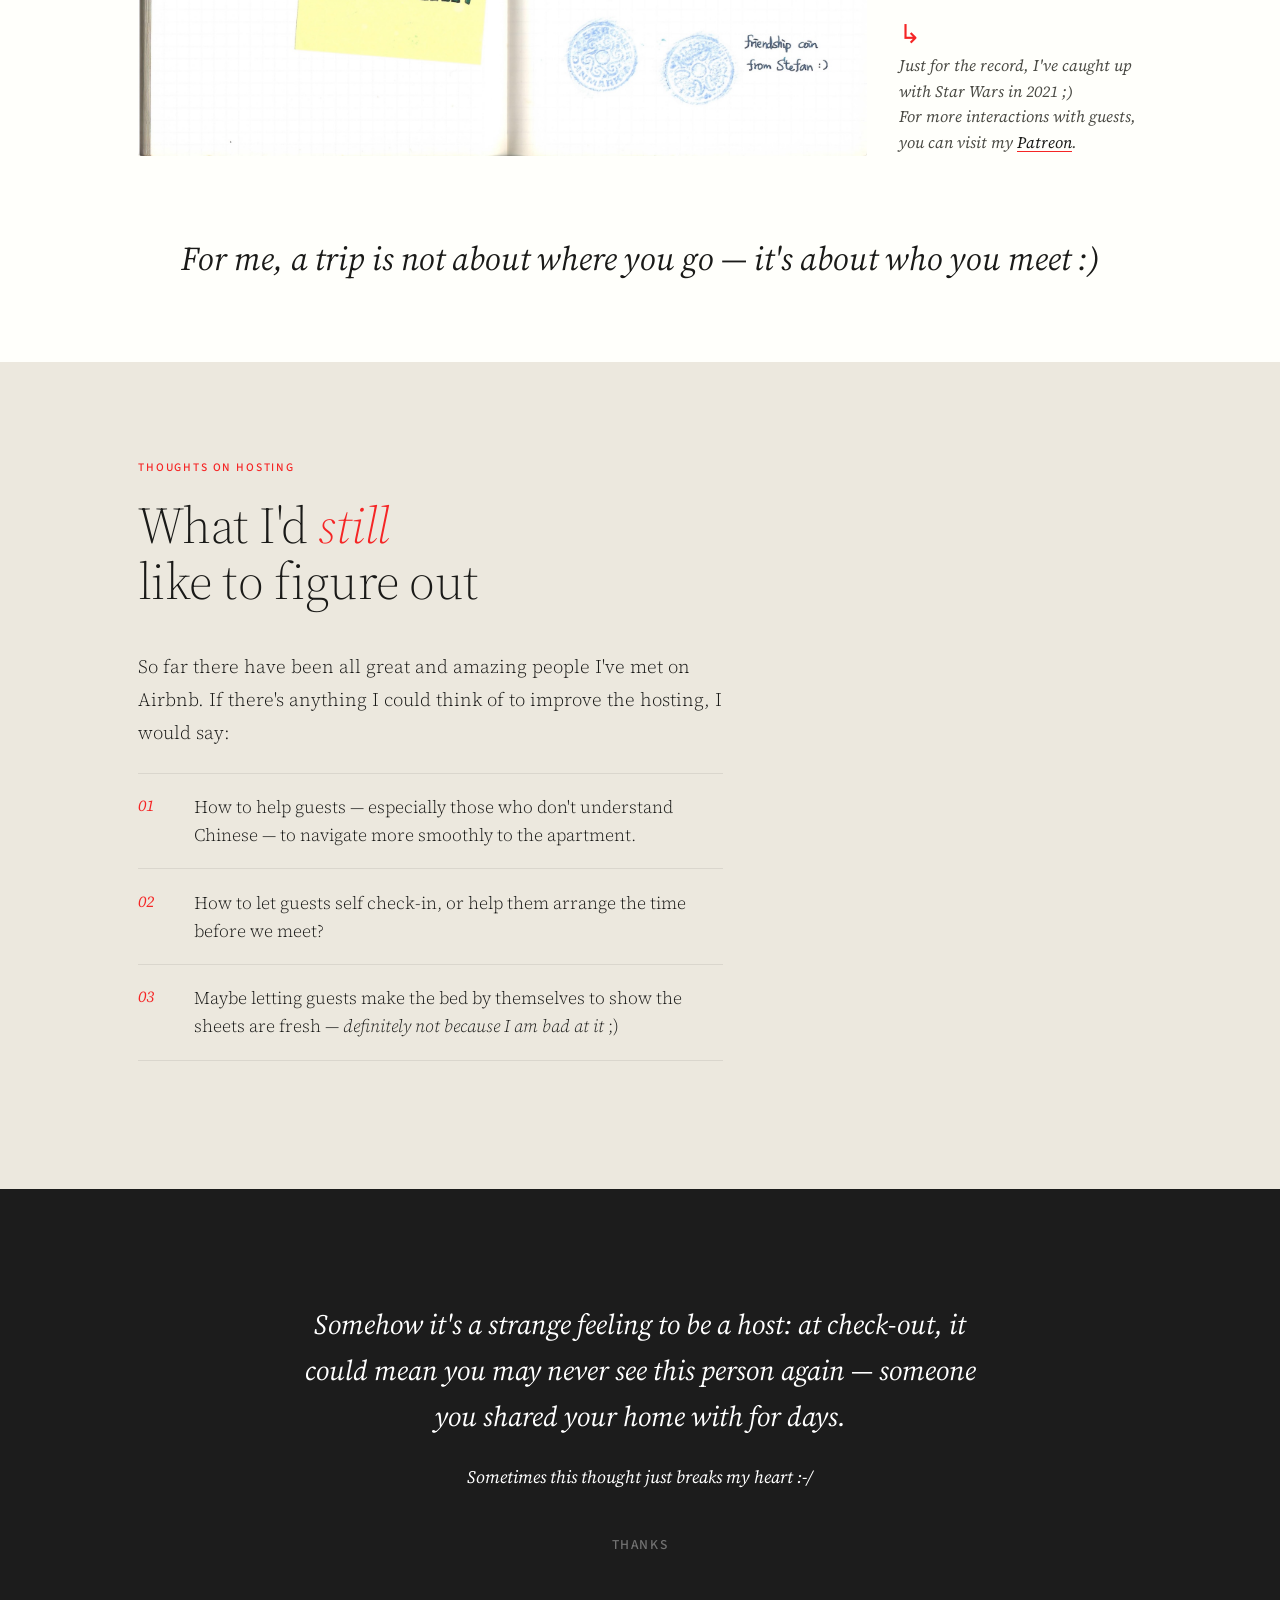
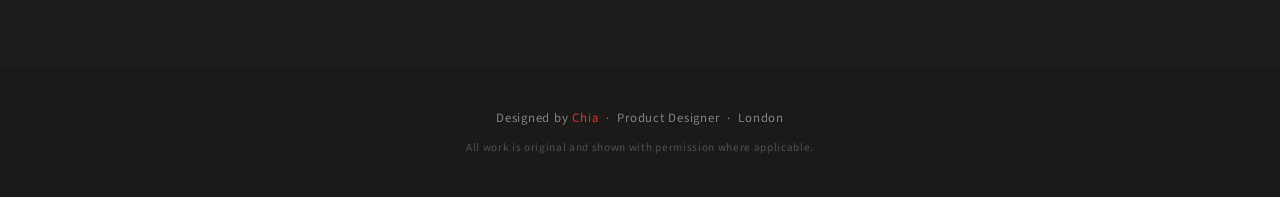
==== commit 0a413845: "airbnb audit done" ====
--- a/work/airbnb-hosting/index.html
+++ b/work/airbnb-hosting/index.html
@@ -4,6 +4,13 @@
   <meta charset="UTF-8">
   <meta name="viewport" content="width=device-width, initial-scale=1.0">
   <title>Airbnb Hosting — Chia Lin</title>
+  <meta name="description" content="A small handbook of the things I did to make each guest's stay the best experience possible — Airbnb hosting in Shanghai, 2015–2016.">
+
+  <!-- Open Graph — update og:image to an absolute URL before deploying -->
+  <meta property="og:type"        content="website">
+  <meta property="og:title"       content="Airbnb Hosting — Chia Lin">
+  <meta property="og:description" content="A small handbook of the things I did to make each guest's stay the best experience possible — Airbnb hosting in Shanghai, 2015–2016.">
+  <meta property="og:image"       content="https://chiaspeaking.com/assets/images/airbnb-hosting/fridge.jpg">
 
   <!-- Fonts -->
   <link rel="preconnect" href="https://fonts.googleapis.com">
@@ -20,7 +27,7 @@
   <!-- NAV -->
   <nav>
     <a class="nav-logo" href="../../index.html">Chia</a>
-    <span class="nav-project-title">Airbnb Hosting</span>
+    <span class="nav-project-title" aria-hidden="true">Airbnb Hosting</span>
     <a class="nav-back-top" href="#top">Back to top</a>
   </nav>
 
@@ -54,9 +61,9 @@
          ══════════════════════════════════════════════════ -->
     <div class="photo--wide">
       <figure class="photo" data-label="Airbnb listing — screenshot on 22 Nov, 2015">
-        <img src="../../assets/images/airbnb-hosting/webpage-screenshot.png" alt="Screenshot of Chia's Airbnb listing page, November 2015" width="1540" height="1053" fetchpriority="high" onerror="this.style.display='none'">
-      </figure>
-      <figcaption>The listing as it stood — screenshot on 22 Nov, 2015.</figcaption>
+        <img src="../../assets/images/airbnb-hosting/webpage-screenshot.png" alt="Screenshot of Chia's Airbnb listing page, November 2015" width="1540" height="1053" fetchpriority="high">
+        <figcaption>The listing as it stood — screenshot on 22 Nov, 2015.</figcaption>
+      </figure>
     </div>
 
     <!-- ── REVIEW PULL QUOTE ─────────────────────────── -->
@@ -100,7 +107,7 @@
 
       <div class="photo--col">
         <figure class="photo" data-label="Message thread with a prospective guest">
-          <img src="../../assets/images/airbnb-hosting/message-screenshot.png" alt="Long Airbnb message exchange with a prospective guest" width="1200" height="484" loading="lazy" onerror="this.style.display='none'">
+          <img src="../../assets/images/airbnb-hosting/message-screenshot.png" alt="Long Airbnb message exchange with a prospective guest" width="1200" height="484" loading="lazy">
         </figure>
       </div>
     </section>
@@ -131,7 +138,7 @@
       <div class="artifact__stage">
         <div class="artifact__media">
           <figure class="photo" data-label="A small playful surprise in the guest room">
-            <img src="../../assets/images/airbnb-hosting/surprise.jpg" alt="A small playful surprise arranged in the guest room" width="1200" height="675" loading="lazy" onerror="this.style.display='none'">
+            <img src="../../assets/images/airbnb-hosting/surprise.jpg" alt="A small playful surprise arranged in the guest room" width="1200" height="675" loading="lazy">
           </figure>
         </div>
       </div>
@@ -145,10 +152,10 @@
 
     <div class="photo--duo-wide">
       <figure class="photo" data-label="Welcome setup — wifi, mug, pamphlet">
-        <img src="../../assets/images/airbnb-hosting/setup.jpg" alt="Welcome desk setup with wifi instructions and travel pamphlet" width="800" height="534" loading="lazy" onerror="this.style.display='none'">
+        <img src="../../assets/images/airbnb-hosting/setup.jpg" alt="Welcome desk setup with wifi instructions and travel pamphlet" width="800" height="534" loading="lazy">
       </figure>
       <figure class="photo" data-label="Greeting note for the guest">
-        <img src="../../assets/images/airbnb-hosting/greeting.jpg" alt="Handwritten greeting note for the guest" width="800" height="534" loading="lazy" onerror="this.style.display='none'">
+        <img src="../../assets/images/airbnb-hosting/greeting.jpg" alt="Handwritten greeting note for the guest" width="800" height="534" loading="lazy">
       </figure>
     </div>
 
@@ -165,10 +172,10 @@
     <!-- ARTIFACT — Translations (exhibit duo) -->
     <div class="photo--duo-wide">
       <figure class="photo" data-label="AC remote with English translations">
-        <img src="../../assets/images/airbnb-hosting/translation.jpg" alt="Air conditioner remote with English translations taped beside the buttons" width="800" height="533" loading="lazy" onerror="this.style.display='none'">
+        <img src="../../assets/images/airbnb-hosting/translation.jpg" alt="Air conditioner remote with English translations taped beside the buttons" width="800" height="533" loading="lazy">
       </figure>
       <figure class="photo" data-label="Washing machine with English labels">
-        <img src="../../assets/images/airbnb-hosting/translation-2.jpg" alt="Washing machine with English labels added" width="800" height="533" loading="lazy" onerror="this.style.display='none'">
+        <img src="../../assets/images/airbnb-hosting/translation-2.jpg" alt="Washing machine with English labels added" width="800" height="533" loading="lazy">
       </figure>
     </div>
 
@@ -194,7 +201,7 @@
       <!-- MAP SPLIT — 3:1 -->
       <div class="map-split">
         <figure class="photo" data-label="Hand-drawn Shanghai map by the front door">
-          <img src="../../assets/images/airbnb-hosting/map.jpg" alt="Hand-drawn Shanghai map with restaurants, museums, and quirky local spots" width="1155" height="770" loading="lazy" onerror="this.style.display='none'">
+          <img src="../../assets/images/airbnb-hosting/map.jpg" alt="Hand-drawn Shanghai map with restaurants, museums, and quirky local spots" width="1155" height="770" loading="lazy">
         </figure>
         <aside class="artifact__aside">
           <span class="artifact__aside-mark">↳</span>
@@ -214,10 +221,10 @@
 
       <div class="photo--duo-wide">
         <figure class="photo" data-label="A note on the fridge">
-          <img src="../../assets/images/airbnb-hosting/fridge.jpg" alt="A small note left on the fridge" width="1200" height="1600" loading="lazy" onerror="this.style.display='none'">
+          <img src="../../assets/images/airbnb-hosting/fridge.jpg" alt="A small note left on the fridge" width="1200" height="1600" loading="lazy">
         </figure>
         <figure class="photo" data-label="A touch of home">
-          <img src="../../assets/images/airbnb-hosting/touch-of-home.jpg" alt="A small touch of home — a postcard or note" width="600" height="800" loading="lazy" onerror="this.style.display='none'">
+          <img src="../../assets/images/airbnb-hosting/touch-of-home.jpg" alt="A small touch of home — a postcard or note" width="600" height="800" loading="lazy">
         </figure>
       </div>
 
@@ -229,16 +236,16 @@
 
       <div class="photo--duo-wide">
         <figure class="photo" data-label="English Shanghai magazines collected for guests">
-          <img src="../../assets/images/airbnb-hosting/information.jpg" alt="Stack of English-language magazines about Shanghai" width="800" height="533" loading="lazy" onerror="this.style.display='none'">
+          <img src="../../assets/images/airbnb-hosting/information.jpg" alt="Stack of English-language magazines about Shanghai" width="800" height="533" loading="lazy">
         </figure>
         <figure class="photo" data-label="Post-its from past guests">
-          <img src="../../assets/images/airbnb-hosting/postits.jpg" alt="Wall of post-its left by past guests" width="800" height="533" loading="lazy" onerror="this.style.display='none'">
+          <img src="../../assets/images/airbnb-hosting/postits.jpg" alt="Wall of post-its left by past guests" width="800" height="533" loading="lazy">
         </figure>
       </div>
 
       <div class="photo--col">
         <figure class="photo" data-label="Airbnb review highlights">
-          <img src="../../assets/images/airbnb-hosting/review-highlight-screenshot.png" alt="Screenshot of highlighted reviews from Airbnb" width="1457" height="367" loading="lazy" onerror="this.style.display='none'">
+          <img src="../../assets/images/airbnb-hosting/review-highlight-screenshot.png" alt="Screenshot of highlighted reviews from Airbnb" width="1457" height="367" loading="lazy">
         </figure>
       </div>
     </section>
@@ -262,16 +269,16 @@
         </p>
       </div>
       <figure class="photo" data-label="Farewell letter, handwritten">
-        <img src="../../assets/images/airbnb-hosting/farewell-letter.jpg" alt="Farewell letter handwritten for a guest" width="1200" height="1200" loading="lazy" onerror="this.style.display='none'">
+        <img src="../../assets/images/airbnb-hosting/farewell-letter.jpg" alt="Farewell letter handwritten for a guest" width="1200" height="1200" loading="lazy">
       </figure>
     </div>
 
     <div class="photo--duo-wide">
       <figure class="photo" data-label="Guest book">
-        <img src="../../assets/images/airbnb-hosting/guest-book.jpg" alt="Guest book with signatures and messages" width="800" height="526" loading="lazy" onerror="this.style.display='none'">
-      </figure>
-      <figure class="photo" data-label="Guest with camera" style="background: none;">
-        <img src="../../assets/images/airbnb-hosting/guest-camera.JPG" alt="Guest with camera" width="1600" height="1067" loading="lazy" onerror="this.style.display='none'">
+        <img src="../../assets/images/airbnb-hosting/guest-book.jpg" alt="Guest book with signatures and messages" width="800" height="526" loading="lazy">
+      </figure>
+      <figure class="photo" data-label="Guest with camera">
+        <img src="../../assets/images/airbnb-hosting/guest-camera.JPG" alt="Guest with camera" width="1600" height="1067" loading="lazy">
       </figure>
     </div>
 
@@ -283,7 +290,7 @@
 
     <div class="map-split">
       <figure class="photo" data-label="An afternoon with a guest">
-        <img src="../../assets/images/airbnb-hosting/interaction-with-guest.jpeg" alt="Chia spending time with a guest" width="2000" height="1414" loading="lazy" onerror="this.style.display='none'">
+        <img src="../../assets/images/airbnb-hosting/interaction-with-guest.jpeg" alt="Chia spending time with a guest" width="2000" height="1414" loading="lazy">
       </figure>
       <aside class="artifact__aside">
         <span class="artifact__aside-mark">↳</span>
--- a/assets/css/personal-project.css
+++ b/assets/css/personal-project.css
@@ -12,6 +12,7 @@
      --ink-soft    (secondary text)
      --ink-faint   (tertiary / placeholder text)
      --rule        (divider colour)
+     --closing-bg  (closing section background — optional, defaults to --ink)
    ══════════════════════════════════════════════════════════ */
 
 /* ── BASE ──────────────────────────────────────────────── */
@@ -272,6 +273,14 @@
   height: auto;
   display: block;
 }
+figure.photo.photo--error img { display: none; }
+figure.photo.photo--error::before {
+  content: "Something's wrong with this image :(";
+  text-transform: none;
+  font-style: italic;
+  letter-spacing: 0;
+  color: rgba(0,0,0,0.4);
+}
 figcaption {
   font-family: var(--sans);
   font-size: 0.78rem;
@@ -293,7 +302,13 @@
   margin: 3rem auto;
   padding: 0 3rem;
 }
-.photo--wide figure.photo { min-height: 0; background: none; }
+.photo--wide figure.photo {
+  min-height: 0;
+  background: none;
+  overflow: visible;
+  flex-direction: column;
+  align-items: stretch;
+}
 .photo--duo {
   max-width: 1100px;
   margin: 2.5rem auto;
@@ -334,7 +349,7 @@
       transparent, transparent 12px,
       rgba(0,0,0,0.045) 12px, rgba(0,0,0,0.045) 13px
     ),
-    #e6e2d6;
+    var(--paper-deep);
 }
 .artifact__caption {
   margin-top: 1rem;
@@ -385,8 +400,6 @@
   height: 75vh;
   overflow: hidden;
   position: relative;
-  view-timeline-name: --parallax;
-  view-timeline-axis: block;
 }
 .artifact--full-bleed .artifact__stage,
 .artifact--full-bleed .artifact__media {
@@ -404,15 +417,33 @@
 .artifact--full-bleed .artifact__media figure.photo::before { display: none; }
 .artifact--full-bleed .artifact__media figure.photo img {
   width: 100%;
-  height: 130%;
+  height: 100%;
   object-fit: cover;
   object-position: center center;
   display: block;
-  will-change: transform;
-  animation: parallax-scroll linear both;
-  animation-timeline: --parallax;
-  animation-range: cover 0% cover 100%;
-}
+}
+
+/* Scroll-driven parallax — Chrome 115+; degrades to static crop elsewhere */
+@supports (animation-timeline: scroll()) {
+  .artifact--full-bleed {
+    view-timeline-name: --parallax;
+    view-timeline-axis: block;
+  }
+  .artifact--full-bleed .artifact__media figure.photo img {
+    height: 130%;
+    will-change: transform;
+    animation: parallax-scroll linear both;
+    animation-timeline: --parallax;
+    animation-range: cover 0% cover 100%;
+  }
+  @media (prefers-reduced-motion: reduce) {
+    .artifact--full-bleed .artifact__media figure.photo img {
+      height: 100%;
+      animation: none;
+    }
+  }
+}
+
 @keyframes parallax-scroll {
   from { transform: translateY(10%); }
   to   { transform: translateY(-10%); }
@@ -423,9 +454,6 @@
   .artifact--full-bleed .artifact__media { height: auto; }
   .artifact--full-bleed .artifact__media figure.photo { height: auto; min-height: unset; overflow: visible; }
   .artifact--full-bleed .artifact__media figure.photo img { width: 100%; height: auto; animation: none; transform: none; }
-}
-@media (prefers-reduced-motion: reduce) {
-  .artifact--full-bleed .artifact__media figure.photo img { height: 100%; animation: none; transform: translateY(-5%); }
 }
 
 /* Artifact duo — two objects side by side */
@@ -584,7 +612,9 @@
    CLOSING
    ══════════════════════════════════════════════════════════ */
 .closing {
-  background: #1C1C1C;
+  --closing-text:       var(--white, #fff);
+  --closing-text-muted: rgba(255,255,255,0.38);
+  background: var(--closing-bg, var(--ink));
   padding: 7rem 0;
   text-align: center;
 }
@@ -592,7 +622,7 @@
   font-family: var(--serif);
   font-size: clamp(1.2rem, 2.4vw, 1.75rem);
   font-weight: 400;
-  color: #fff;
+  color: var(--closing-text);
   font-style: italic;
   max-width: 48ch;
   margin: 0 auto;
@@ -602,7 +632,7 @@
   margin-top: 1.5rem;
   font-family: var(--serif);
   font-size: 1.1rem;
-  color: #fff;
+  color: var(--closing-text);
   font-style: italic;
 }
 .closing__thanks {
@@ -611,7 +641,7 @@
   font-size: 0.85rem;
   letter-spacing: 0.12em;
   text-transform: uppercase;
-  color: rgba(255,255,255,0.38);
+  color: var(--closing-text-muted);
   font-weight: 500;
 }
 
@@ -653,13 +683,14 @@
 }
 
 footer.cs-footer {
+  --footer-text: rgba(255,255,255,0.45);
   background: var(--ink);
   padding: 2.5rem 0;
   text-align: center;
 }
 footer.cs-footer p {
   font-size: 0.8rem;
-  color: rgba(255,255,255,0.45);
+  color: var(--footer-text);
   letter-spacing: 0.06em;
 }
 footer.cs-footer a { color: var(--brand); text-decoration: none; }
--- a/work/airbnb-hosting/airbnb-hosting.css
+++ b/work/airbnb-hosting/airbnb-hosting.css
@@ -7,4 +7,5 @@
   --ink-soft:    #4a4a44;
   --ink-faint:   #8a8a82;
   --rule:        rgba(0,0,0,0.08);
+  --closing-bg:  #1C1C1C;
 }
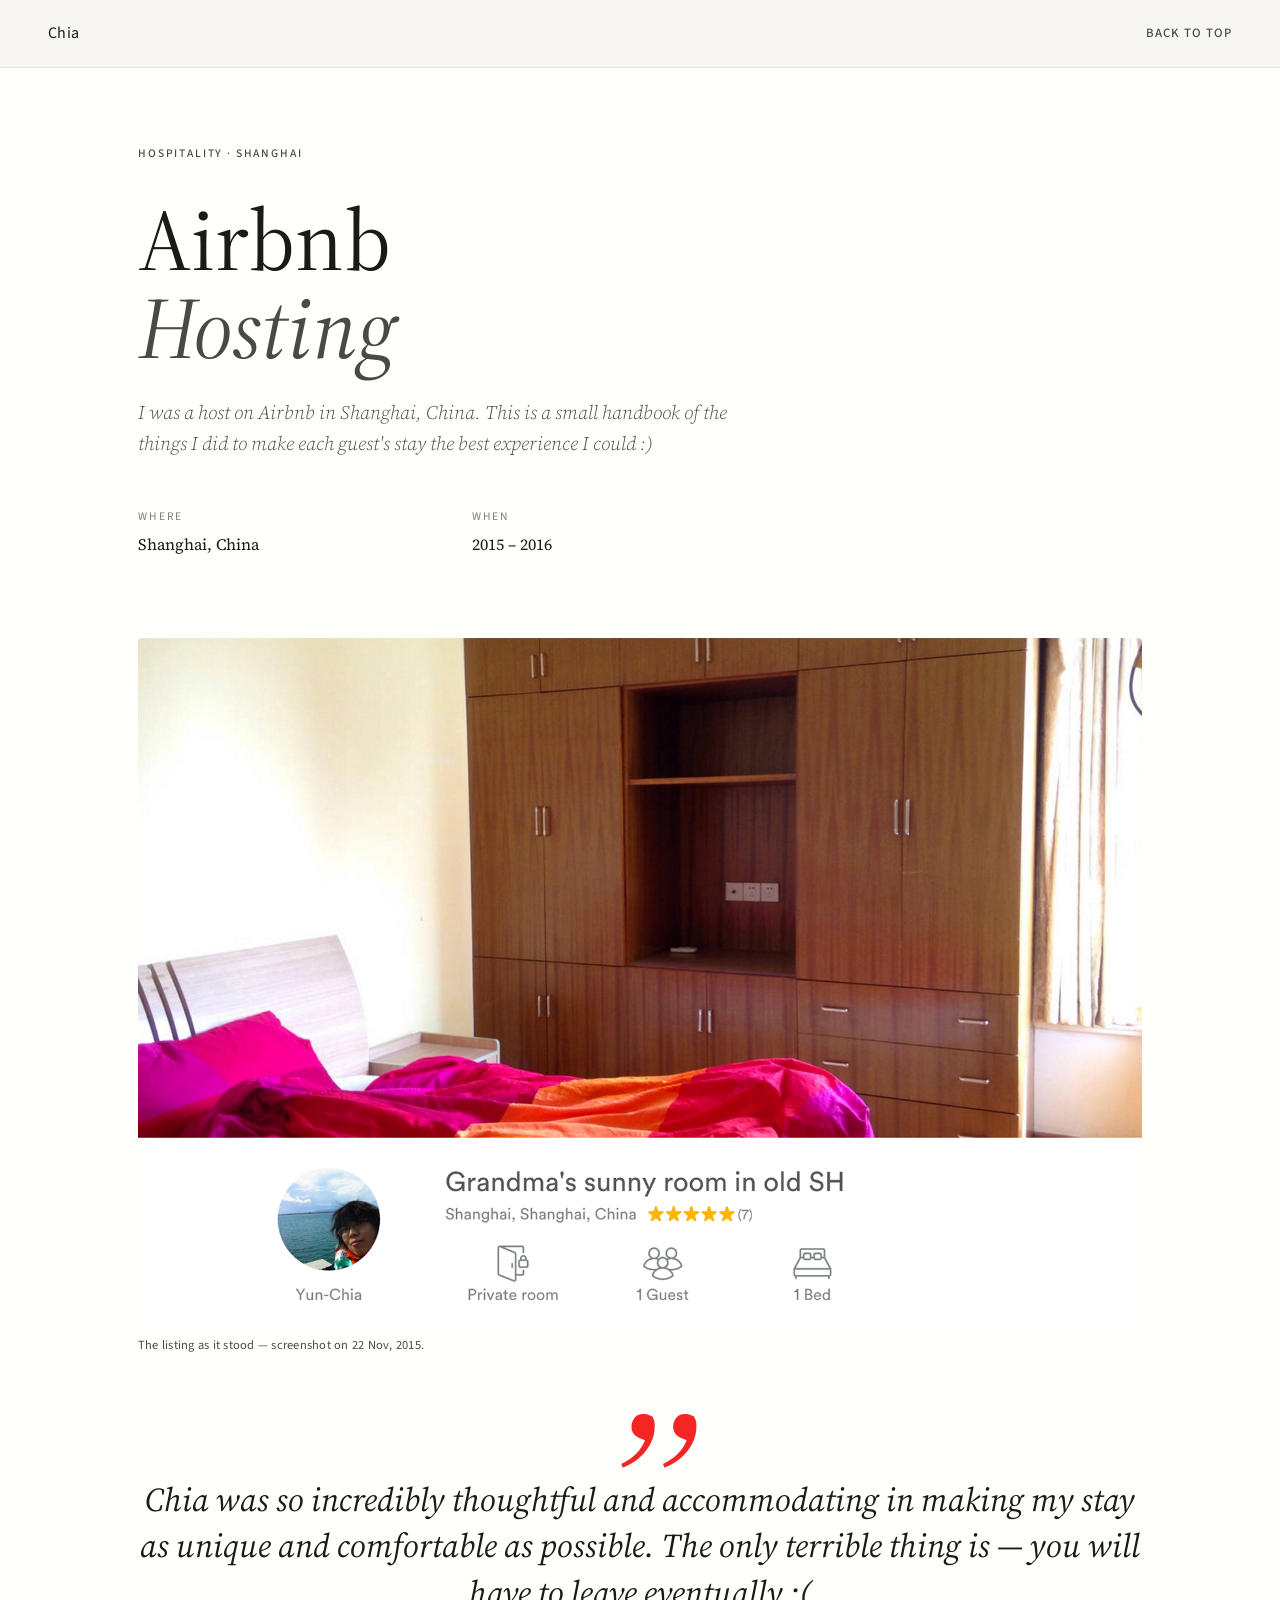
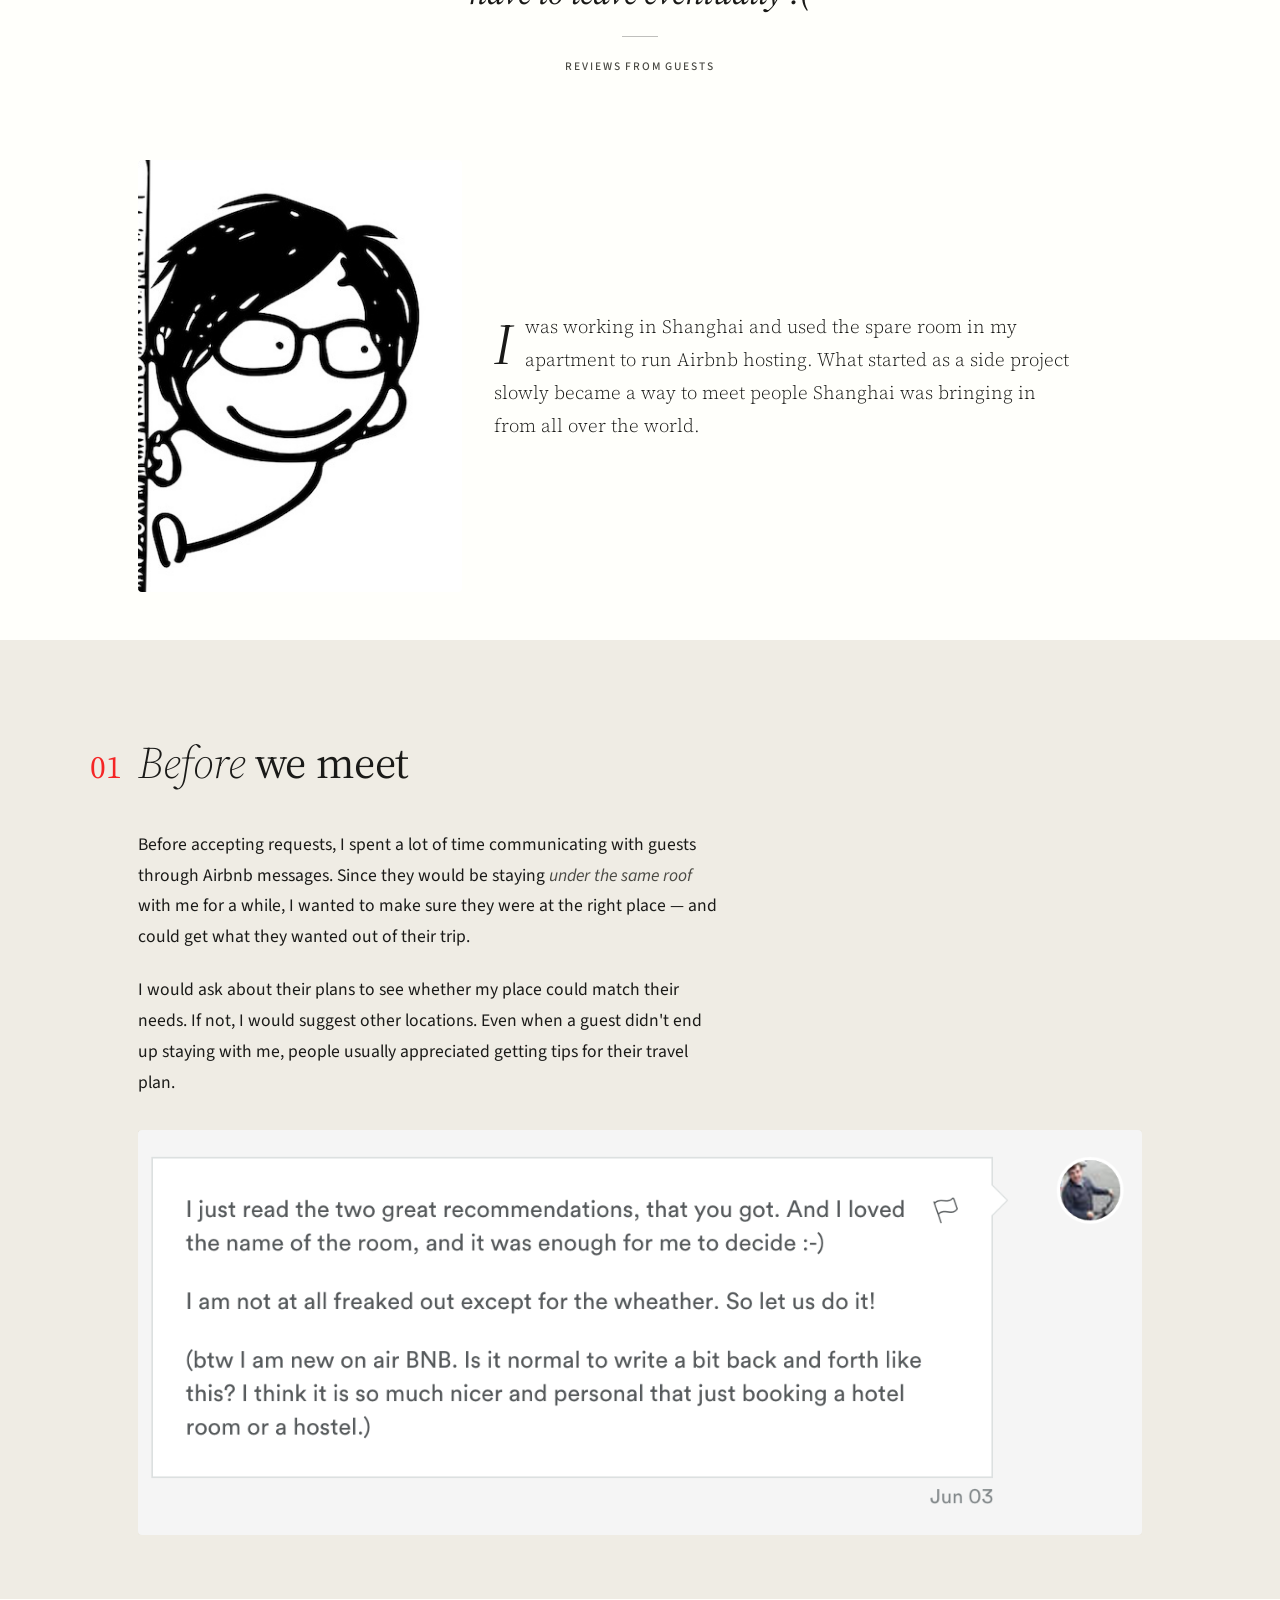
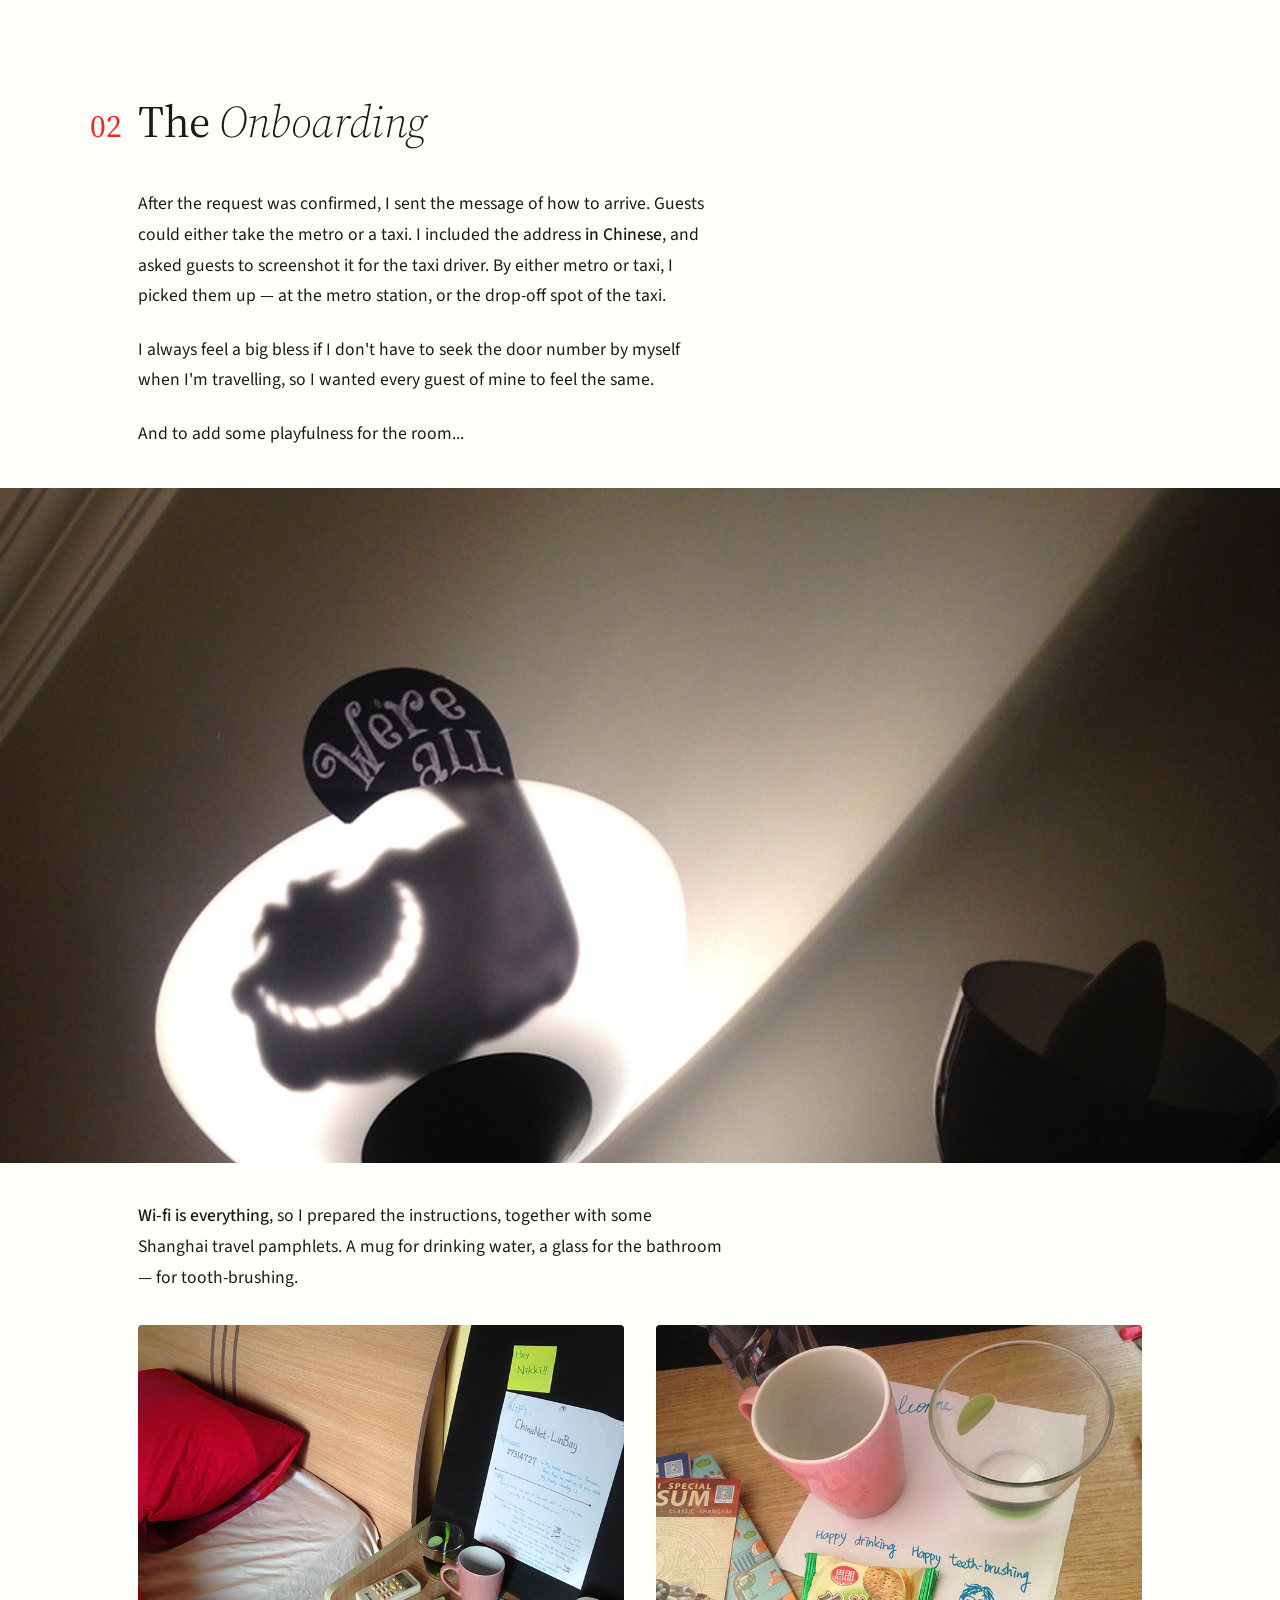
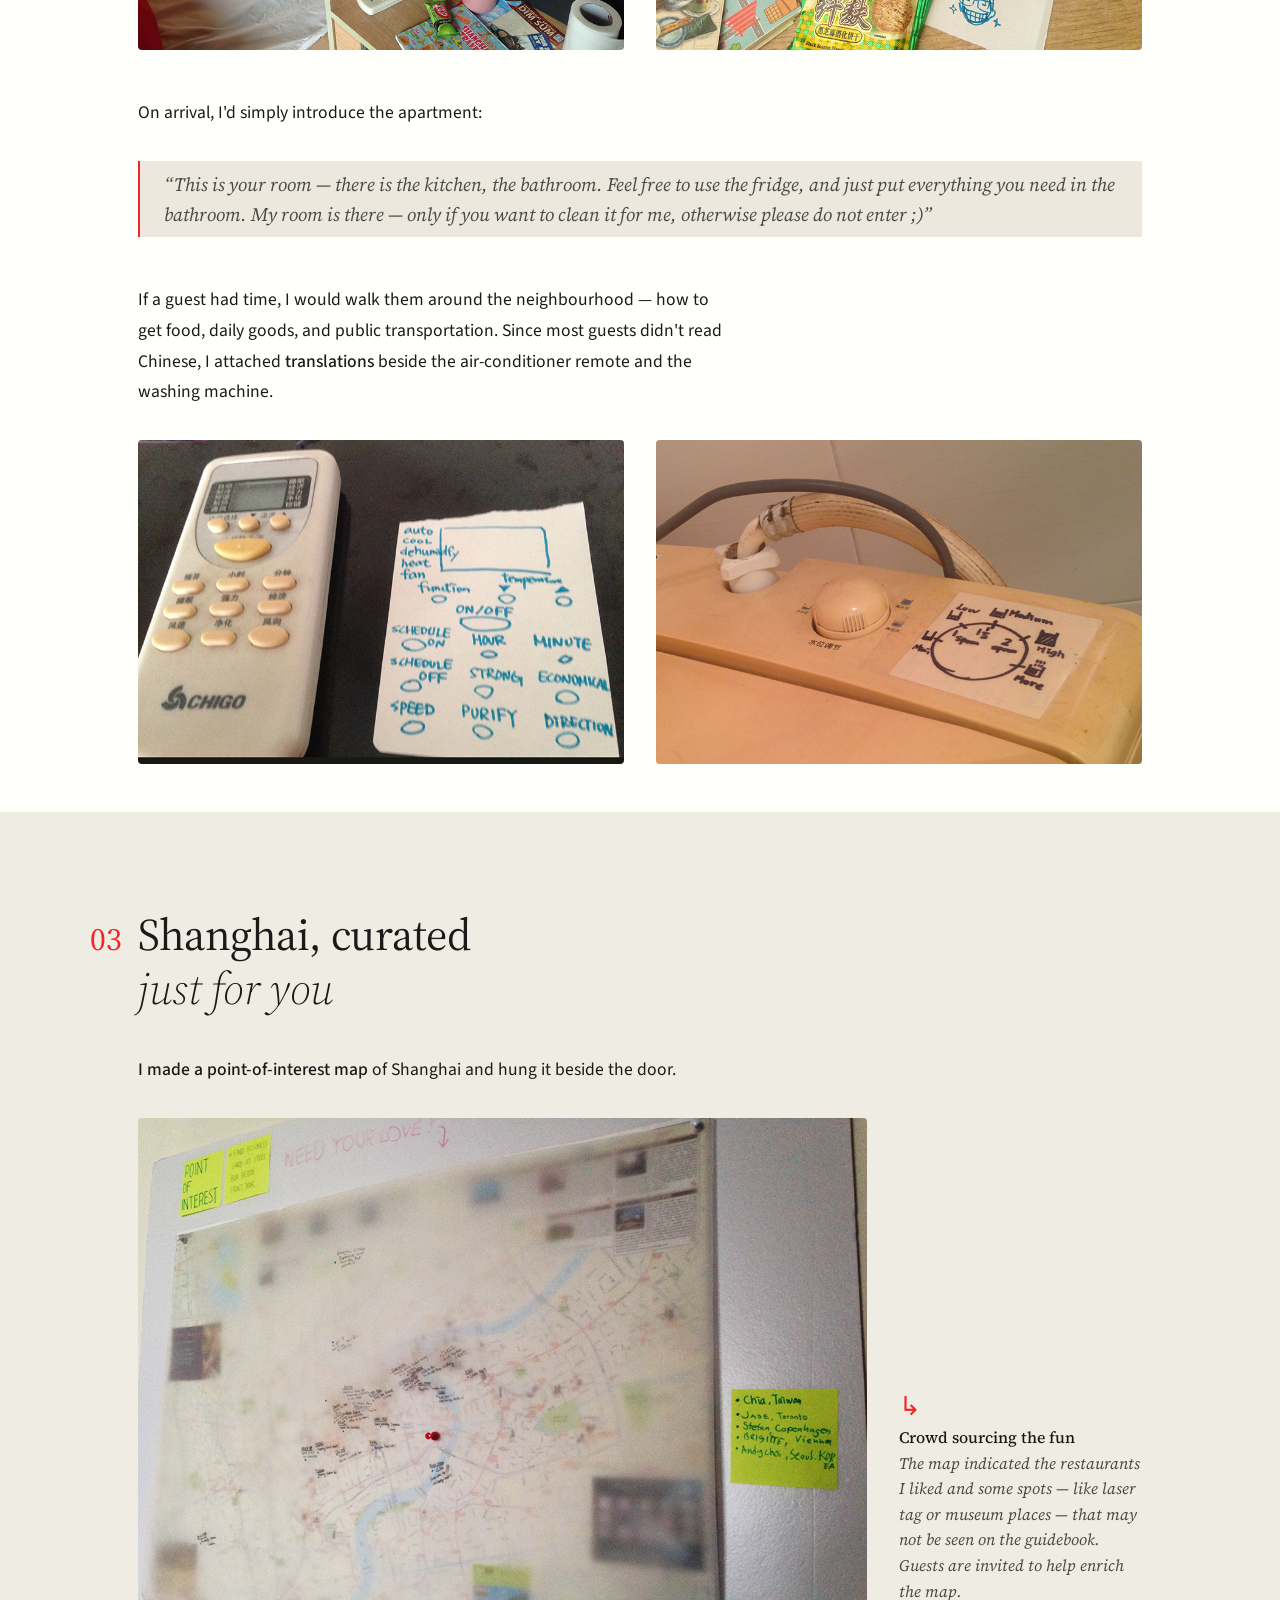
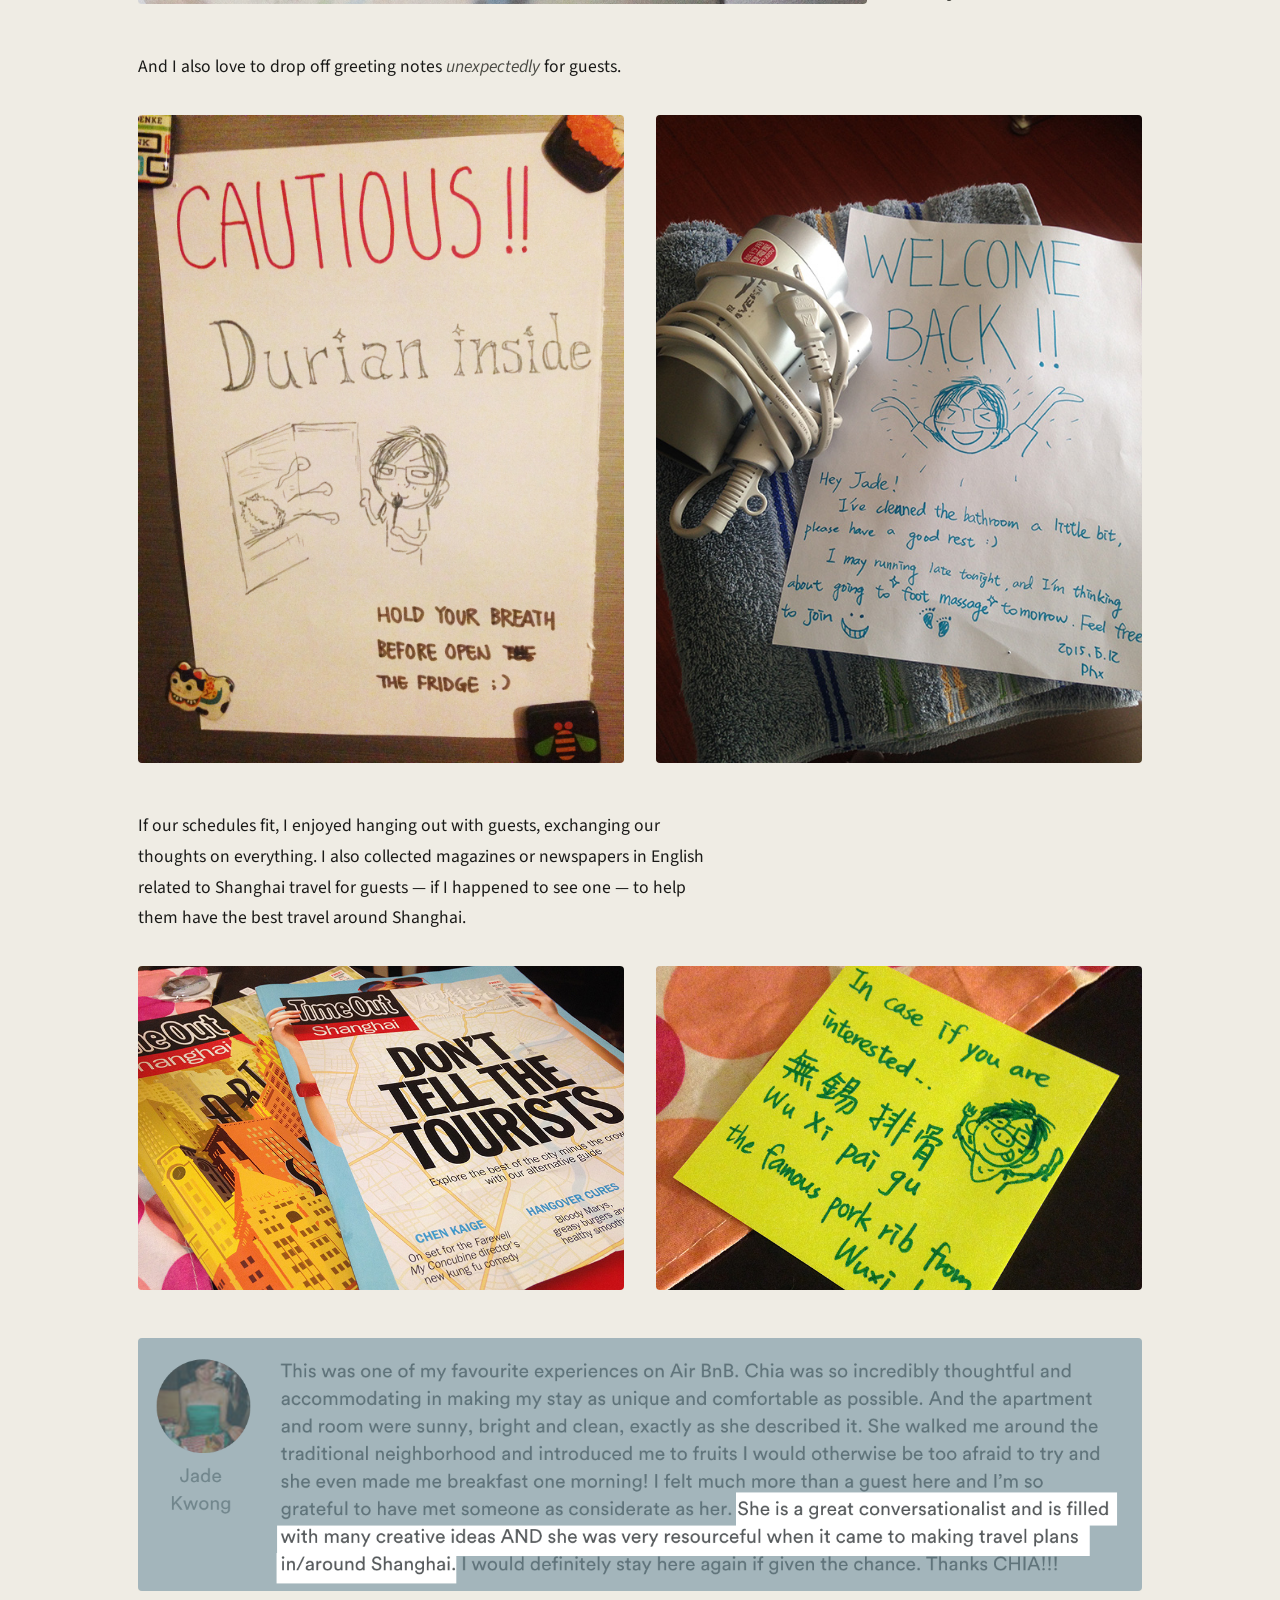
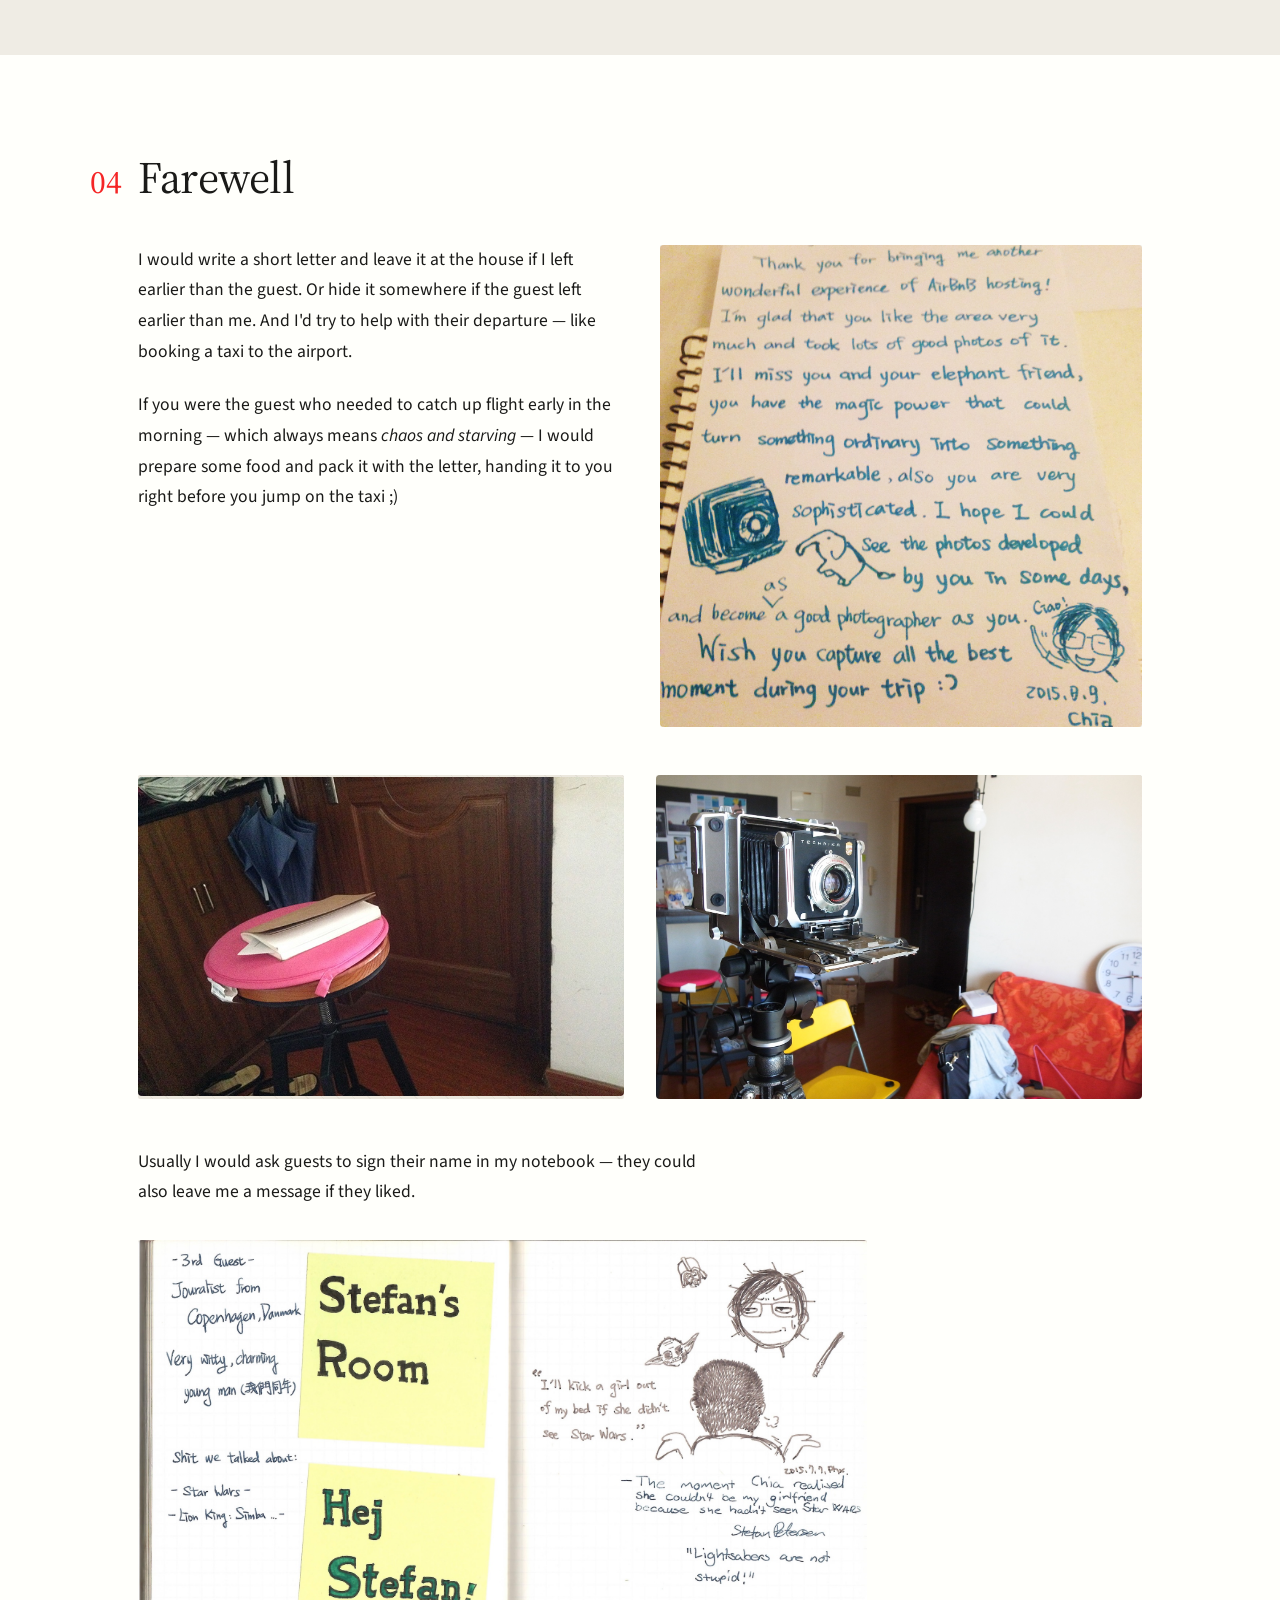
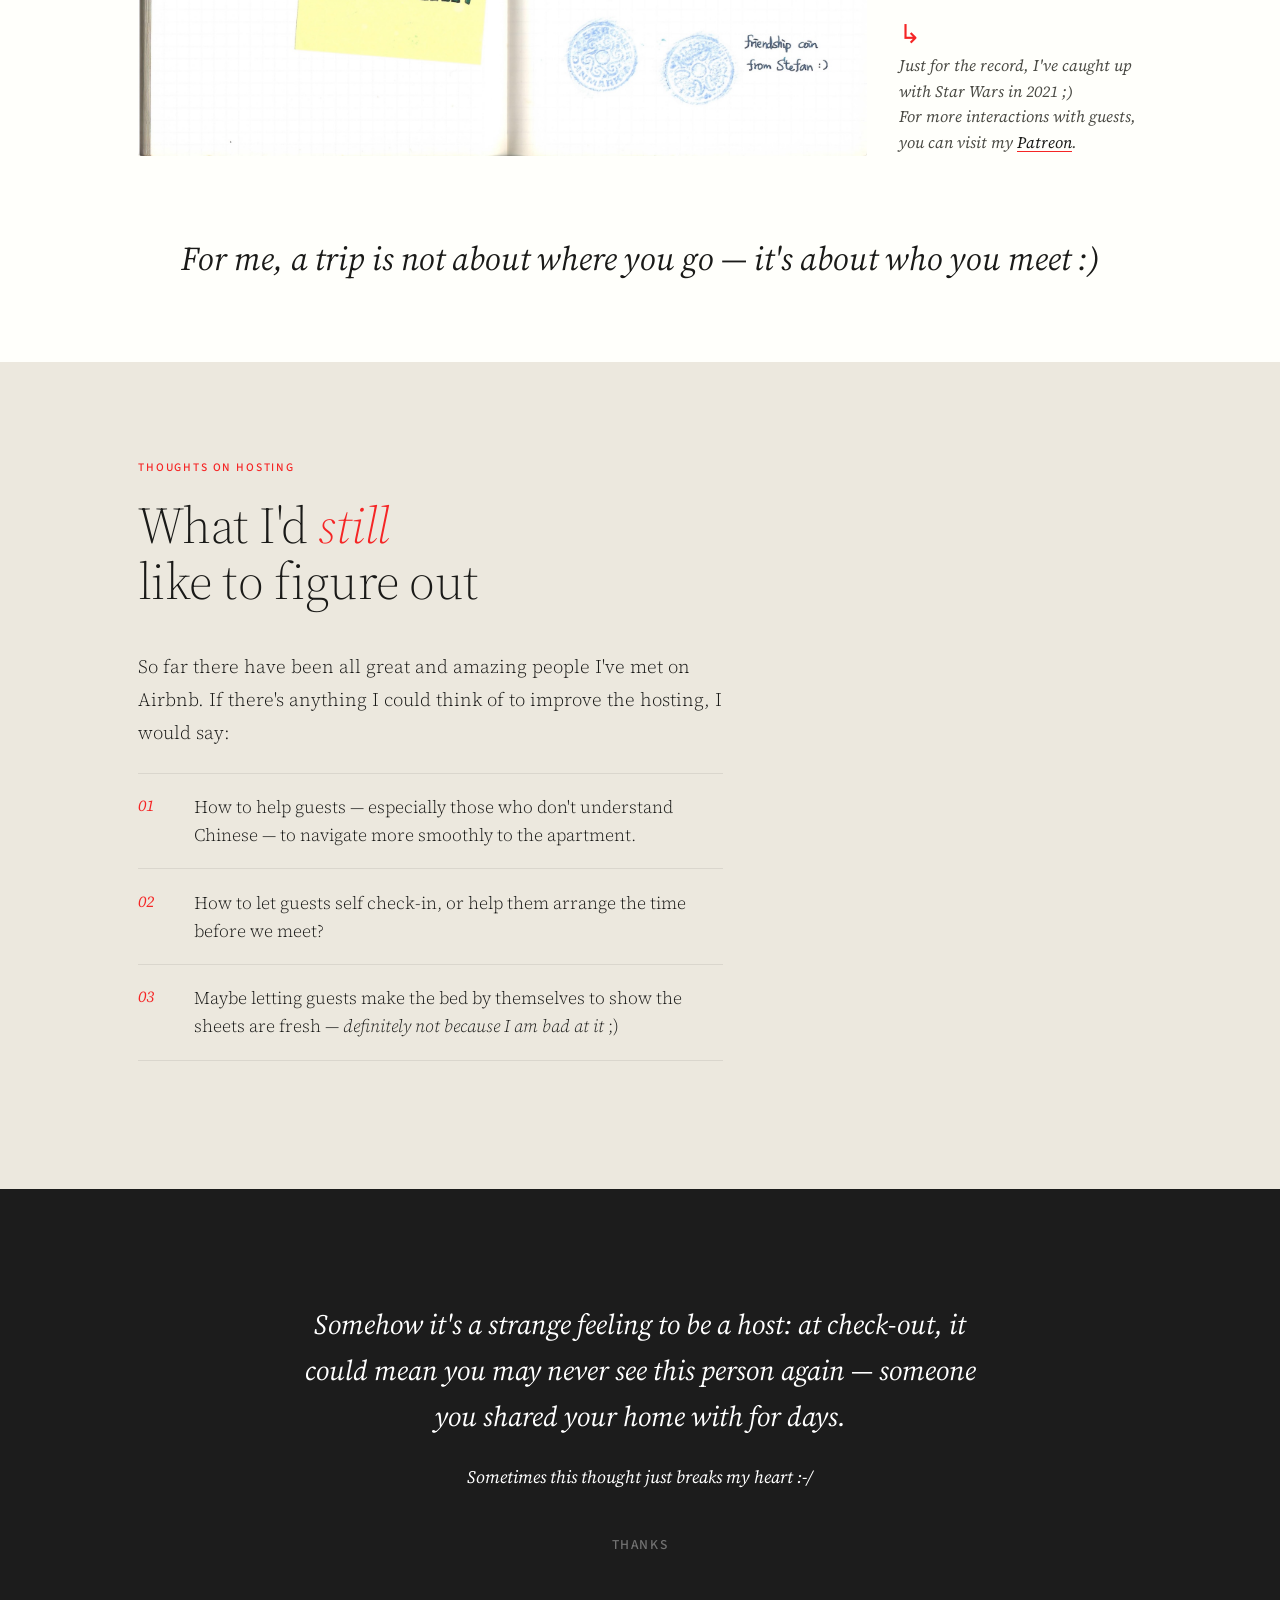
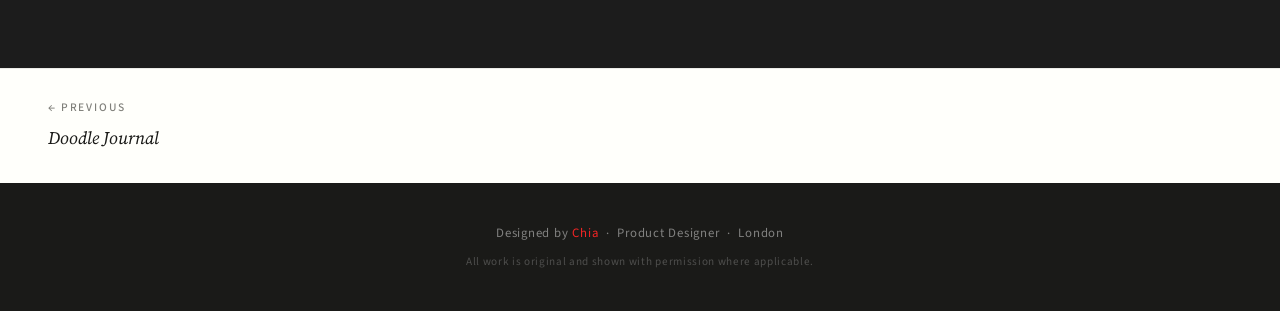
==== commit db21b038: "doodle-journal refined nav" ====
--- a/work/airbnb-hosting/index.html
+++ b/work/airbnb-hosting/index.html
@@ -339,19 +339,12 @@
     </div>
   </section>
 
-  <!-- ══════════════════════════════════════════════════
-       PROJECT NAV — commented out until projects are ready
   <div class="project-nav">
-    <a class="project-nav__item" href="../field-report/">
+    <a class="project-nav__item" href="../doodle-journal/">
       <span class="project-nav__label">← Previous</span>
-      <span class="project-nav__title">Field Report</span>
-    </a>
-    <a class="project-nav__item project-nav__item--next" href="../../index.html#side">
-      <span class="project-nav__label">Back to →</span>
-      <span class="project-nav__title">All Sides</span>
+      <span class="project-nav__title">Doodle Journal</span>
     </a>
   </div>
-       ══════════════════════════════════════════════════ -->
 
   <script src="../../assets/js/main.js"></script>
   <script>
